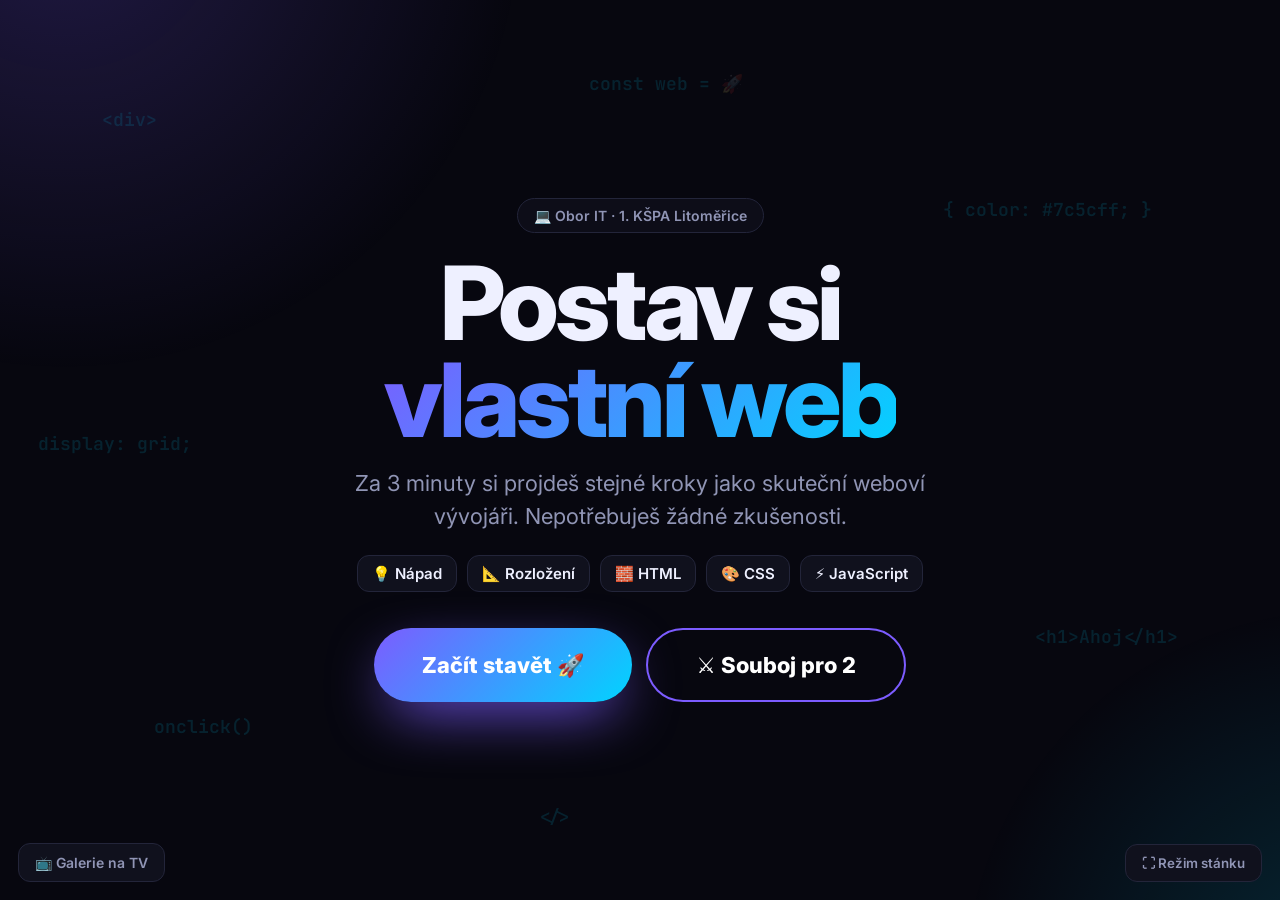
==== index.html @ fa077213 "Rename index_14.html to index.html" ====
<!DOCTYPE html>
<html lang="cs">
<head>
<meta charset="utf-8">
<meta name="viewport" content="width=device-width, initial-scale=1">
<title>Postav si web – IT stánek</title>
<link rel="preconnect" href="https://fonts.googleapis.com">
<link href="https://fonts.googleapis.com/css2?family=Inter:wght@400;500;600;700;800&family=JetBrains+Mono:wght@400;600&family=Poppins:wght@600;800&family=Playfair+Display:wght@700;800&family=Space+Grotesk:wght@600;700&family=Bebas+Neue&display=swap" rel="stylesheet">
<script>/* qrcode-generator 1.4.4 (MIT, Kazuhiko Arase) – vloženo kvůli offline režimu */
//---------------------------------------------------------------------
//
// QR Code Generator for JavaScript
//
// Copyright (c) 2009 Kazuhiko Arase
//
// URL: http://www.d-project.com/
//
// Licensed under the MIT license:
//  http://www.opensource.org/licenses/mit-license.php
//
// The word 'QR Code' is registered trademark of
// DENSO WAVE INCORPORATED
//  http://www.denso-wave.com/qrcode/faqpatent-e.html
//
//---------------------------------------------------------------------

var qrcode = function() {

  //---------------------------------------------------------------------
  // qrcode
  //---------------------------------------------------------------------

  /**
   * qrcode
   * @param typeNumber 1 to 40
   * @param errorCorrectionLevel 'L','M','Q','H'
   */
  var qrcode = function(typeNumber, errorCorrectionLevel) {

    var PAD0 = 0xEC;
    var PAD1 = 0x11;

    var _typeNumber = typeNumber;
    var _errorCorrectionLevel = QRErrorCorrectionLevel[errorCorrectionLevel];
    var _modules = null;
    var _moduleCount = 0;
    var _dataCache = null;
    var _dataList = [];

    var _this = {};

    var makeImpl = function(test, maskPattern) {

      _moduleCount = _typeNumber * 4 + 17;
      _modules = function(moduleCount) {
        var modules = new Array(moduleCount);
        for (var row = 0; row < moduleCount; row += 1) {
          modules[row] = new Array(moduleCount);
          for (var col = 0; col < moduleCount; col += 1) {
            modules[row][col] = null;
          }
        }
        return modules;
      }(_moduleCount);

      setupPositionProbePattern(0, 0);
      setupPositionProbePattern(_moduleCount - 7, 0);
      setupPositionProbePattern(0, _moduleCount - 7);
      setupPositionAdjustPattern();
      setupTimingPattern();
      setupTypeInfo(test, maskPattern);

      if (_typeNumber >= 7) {
        setupTypeNumber(test);
      }

      if (_dataCache == null) {
        _dataCache = createData(_typeNumber, _errorCorrectionLevel, _dataList);
      }

      mapData(_dataCache, maskPattern);
    };

    var setupPositionProbePattern = function(row, col) {

      for (var r = -1; r <= 7; r += 1) {

        if (row + r <= -1 || _moduleCount <= row + r) continue;

        for (var c = -1; c <= 7; c += 1) {

          if (col + c <= -1 || _moduleCount <= col + c) continue;

          if ( (0 <= r && r <= 6 && (c == 0 || c == 6) )
              || (0 <= c && c <= 6 && (r == 0 || r == 6) )
              || (2 <= r && r <= 4 && 2 <= c && c <= 4) ) {
            _modules[row + r][col + c] = true;
          } else {
            _modules[row + r][col + c] = false;
          }
        }
      }
    };

    var getBestMaskPattern = function() {

      var minLostPoint = 0;
      var pattern = 0;

      for (var i = 0; i < 8; i += 1) {

        makeImpl(true, i);

        var lostPoint = QRUtil.getLostPoint(_this);

        if (i == 0 || minLostPoint > lostPoint) {
          minLostPoint = lostPoint;
          pattern = i;
        }
      }

      return pattern;
    };

    var setupTimingPattern = function() {

      for (var r = 8; r < _moduleCount - 8; r += 1) {
        if (_modules[r][6] != null) {
          continue;
        }
        _modules[r][6] = (r % 2 == 0);
      }

      for (var c = 8; c < _moduleCount - 8; c += 1) {
        if (_modules[6][c] != null) {
          continue;
        }
        _modules[6][c] = (c % 2 == 0);
      }
    };

    var setupPositionAdjustPattern = function() {

      var pos = QRUtil.getPatternPosition(_typeNumber);

      for (var i = 0; i < pos.length; i += 1) {

        for (var j = 0; j < pos.length; j += 1) {

          var row = pos[i];
          var col = pos[j];

          if (_modules[row][col] != null) {
            continue;
          }

          for (var r = -2; r <= 2; r += 1) {

            for (var c = -2; c <= 2; c += 1) {

              if (r == -2 || r == 2 || c == -2 || c == 2
                  || (r == 0 && c == 0) ) {
                _modules[row + r][col + c] = true;
              } else {
                _modules[row + r][col + c] = false;
              }
            }
          }
        }
      }
    };

    var setupTypeNumber = function(test) {

      var bits = QRUtil.getBCHTypeNumber(_typeNumber);

      for (var i = 0; i < 18; i += 1) {
        var mod = (!test && ( (bits >> i) & 1) == 1);
        _modules[Math.floor(i / 3)][i % 3 + _moduleCount - 8 - 3] = mod;
      }

      for (var i = 0; i < 18; i += 1) {
        var mod = (!test && ( (bits >> i) & 1) == 1);
        _modules[i % 3 + _moduleCount - 8 - 3][Math.floor(i / 3)] = mod;
      }
    };

    var setupTypeInfo = function(test, maskPattern) {

      var data = (_errorCorrectionLevel << 3) | maskPattern;
      var bits = QRUtil.getBCHTypeInfo(data);

      // vertical
      for (var i = 0; i < 15; i += 1) {

        var mod = (!test && ( (bits >> i) & 1) == 1);

        if (i < 6) {
          _modules[i][8] = mod;
        } else if (i < 8) {
          _modules[i + 1][8] = mod;
        } else {
          _modules[_moduleCount - 15 + i][8] = mod;
        }
      }

      // horizontal
      for (var i = 0; i < 15; i += 1) {

        var mod = (!test && ( (bits >> i) & 1) == 1);

        if (i < 8) {
          _modules[8][_moduleCount - i - 1] = mod;
        } else if (i < 9) {
          _modules[8][15 - i - 1 + 1] = mod;
        } else {
          _modules[8][15 - i - 1] = mod;
        }
      }

      // fixed module
      _modules[_moduleCount - 8][8] = (!test);
    };

    var mapData = function(data, maskPattern) {

      var inc = -1;
      var row = _moduleCount - 1;
      var bitIndex = 7;
      var byteIndex = 0;
      var maskFunc = QRUtil.getMaskFunction(maskPattern);

      for (var col = _moduleCount - 1; col > 0; col -= 2) {

        if (col == 6) col -= 1;

        while (true) {

          for (var c = 0; c < 2; c += 1) {

            if (_modules[row][col - c] == null) {

              var dark = false;

              if (byteIndex < data.length) {
                dark = ( ( (data[byteIndex] >>> bitIndex) & 1) == 1);
              }

              var mask = maskFunc(row, col - c);

              if (mask) {
                dark = !dark;
              }

              _modules[row][col - c] = dark;
              bitIndex -= 1;

              if (bitIndex == -1) {
                byteIndex += 1;
                bitIndex = 7;
              }
            }
          }

          row += inc;

          if (row < 0 || _moduleCount <= row) {
            row -= inc;
            inc = -inc;
            break;
          }
        }
      }
    };

    var createBytes = function(buffer, rsBlocks) {

      var offset = 0;

      var maxDcCount = 0;
      var maxEcCount = 0;

      var dcdata = new Array(rsBlocks.length);
      var ecdata = new Array(rsBlocks.length);

      for (var r = 0; r < rsBlocks.length; r += 1) {

        var dcCount = rsBlocks[r].dataCount;
        var ecCount = rsBlocks[r].totalCount - dcCount;

        maxDcCount = Math.max(maxDcCount, dcCount);
        maxEcCount = Math.max(maxEcCount, ecCount);

        dcdata[r] = new Array(dcCount);

        for (var i = 0; i < dcdata[r].length; i += 1) {
          dcdata[r][i] = 0xff & buffer.getBuffer()[i + offset];
        }
        offset += dcCount;

        var rsPoly = QRUtil.getErrorCorrectPolynomial(ecCount);
        var rawPoly = qrPolynomial(dcdata[r], rsPoly.getLength() - 1);

        var modPoly = rawPoly.mod(rsPoly);
        ecdata[r] = new Array(rsPoly.getLength() - 1);
        for (var i = 0; i < ecdata[r].length; i += 1) {
          var modIndex = i + modPoly.getLength() - ecdata[r].length;
          ecdata[r][i] = (modIndex >= 0)? modPoly.getAt(modIndex) : 0;
        }
      }

      var totalCodeCount = 0;
      for (var i = 0; i < rsBlocks.length; i += 1) {
        totalCodeCount += rsBlocks[i].totalCount;
      }

      var data = new Array(totalCodeCount);
      var index = 0;

      for (var i = 0; i < maxDcCount; i += 1) {
        for (var r = 0; r < rsBlocks.length; r += 1) {
          if (i < dcdata[r].length) {
            data[index] = dcdata[r][i];
            index += 1;
          }
        }
      }

      for (var i = 0; i < maxEcCount; i += 1) {
        for (var r = 0; r < rsBlocks.length; r += 1) {
          if (i < ecdata[r].length) {
            data[index] = ecdata[r][i];
            index += 1;
          }
        }
      }

      return data;
    };

    var createData = function(typeNumber, errorCorrectionLevel, dataList) {

      var rsBlocks = QRRSBlock.getRSBlocks(typeNumber, errorCorrectionLevel);

      var buffer = qrBitBuffer();

      for (var i = 0; i < dataList.length; i += 1) {
        var data = dataList[i];
        buffer.put(data.getMode(), 4);
        buffer.put(data.getLength(), QRUtil.getLengthInBits(data.getMode(), typeNumber) );
        data.write(buffer);
      }

      // calc num max data.
      var totalDataCount = 0;
      for (var i = 0; i < rsBlocks.length; i += 1) {
        totalDataCount += rsBlocks[i].dataCount;
      }

      if (buffer.getLengthInBits() > totalDataCount * 8) {
        throw 'code length overflow. ('
          + buffer.getLengthInBits()
          + '>'
          + totalDataCount * 8
          + ')';
      }

      // end code
      if (buffer.getLengthInBits() + 4 <= totalDataCount * 8) {
        buffer.put(0, 4);
      }

      // padding
      while (buffer.getLengthInBits() % 8 != 0) {
        buffer.putBit(false);
      }

      // padding
      while (true) {

        if (buffer.getLengthInBits() >= totalDataCount * 8) {
          break;
        }
        buffer.put(PAD0, 8);

        if (buffer.getLengthInBits() >= totalDataCount * 8) {
          break;
        }
        buffer.put(PAD1, 8);
      }

      return createBytes(buffer, rsBlocks);
    };

    _this.addData = function(data, mode) {

      mode = mode || 'Byte';

      var newData = null;

      switch(mode) {
      case 'Numeric' :
        newData = qrNumber(data);
        break;
      case 'Alphanumeric' :
        newData = qrAlphaNum(data);
        break;
      case 'Byte' :
        newData = qr8BitByte(data);
        break;
      case 'Kanji' :
        newData = qrKanji(data);
        break;
      default :
        throw 'mode:' + mode;
      }

      _dataList.push(newData);
      _dataCache = null;
    };

    _this.isDark = function(row, col) {
      if (row < 0 || _moduleCount <= row || col < 0 || _moduleCount <= col) {
        throw row + ',' + col;
      }
      return _modules[row][col];
    };

    _this.getModuleCount = function() {
      return _moduleCount;
    };

    _this.make = function() {
      if (_typeNumber < 1) {
        var typeNumber = 1;

        for (; typeNumber < 40; typeNumber++) {
          var rsBlocks = QRRSBlock.getRSBlocks(typeNumber, _errorCorrectionLevel);
          var buffer = qrBitBuffer();

          for (var i = 0; i < _dataList.length; i++) {
            var data = _dataList[i];
            buffer.put(data.getMode(), 4);
            buffer.put(data.getLength(), QRUtil.getLengthInBits(data.getMode(), typeNumber) );
            data.write(buffer);
          }

          var totalDataCount = 0;
          for (var i = 0; i < rsBlocks.length; i++) {
            totalDataCount += rsBlocks[i].dataCount;
          }

          if (buffer.getLengthInBits() <= totalDataCount * 8) {
            break;
          }
        }

        _typeNumber = typeNumber;
      }

      makeImpl(false, getBestMaskPattern() );
    };

    _this.createTableTag = function(cellSize, margin) {

      cellSize = cellSize || 2;
      margin = (typeof margin == 'undefined')? cellSize * 4 : margin;

      var qrHtml = '';

      qrHtml += '<table style="';
      qrHtml += ' border-width: 0px; border-style: none;';
      qrHtml += ' border-collapse: collapse;';
      qrHtml += ' padding: 0px; margin: ' + margin + 'px;';
      qrHtml += '">';
      qrHtml += '<tbody>';

      for (var r = 0; r < _this.getModuleCount(); r += 1) {

        qrHtml += '<tr>';

        for (var c = 0; c < _this.getModuleCount(); c += 1) {
          qrHtml += '<td style="';
          qrHtml += ' border-width: 0px; border-style: none;';
          qrHtml += ' border-collapse: collapse;';
          qrHtml += ' padding: 0px; margin: 0px;';
          qrHtml += ' width: ' + cellSize + 'px;';
          qrHtml += ' height: ' + cellSize + 'px;';
          qrHtml += ' background-color: ';
          qrHtml += _this.isDark(r, c)? '#000000' : '#ffffff';
          qrHtml += ';';
          qrHtml += '"/>';
        }

        qrHtml += '</tr>';
      }

      qrHtml += '</tbody>';
      qrHtml += '</table>';

      return qrHtml;
    };

    _this.createSvgTag = function(cellSize, margin, alt, title) {

      var opts = {};
      if (typeof arguments[0] == 'object') {
        // Called by options.
        opts = arguments[0];
        // overwrite cellSize and margin.
        cellSize = opts.cellSize;
        margin = opts.margin;
        alt = opts.alt;
        title = opts.title;
      }

      cellSize = cellSize || 2;
      margin = (typeof margin == 'undefined')? cellSize * 4 : margin;

      // Compose alt property surrogate
      alt = (typeof alt === 'string') ? {text: alt} : alt || {};
      alt.text = alt.text || null;
      alt.id = (alt.text) ? alt.id || 'qrcode-description' : null;

      // Compose title property surrogate
      title = (typeof title === 'string') ? {text: title} : title || {};
      title.text = title.text || null;
      title.id = (title.text) ? title.id || 'qrcode-title' : null;

      var size = _this.getModuleCount() * cellSize + margin * 2;
      var c, mc, r, mr, qrSvg='', rect;

      rect = 'l' + cellSize + ',0 0,' + cellSize +
        ' -' + cellSize + ',0 0,-' + cellSize + 'z ';

      qrSvg += '<svg version="1.1" xmlns="http://www.w3.org/2000/svg"';
      qrSvg += !opts.scalable ? ' width="' + size + 'px" height="' + size + 'px"' : '';
      qrSvg += ' viewBox="0 0 ' + size + ' ' + size + '" ';
      qrSvg += ' preserveAspectRatio="xMinYMin meet"';
      qrSvg += (title.text || alt.text) ? ' role="img" aria-labelledby="' +
          escapeXml([title.id, alt.id].join(' ').trim() ) + '"' : '';
      qrSvg += '>';
      qrSvg += (title.text) ? '<title id="' + escapeXml(title.id) + '">' +
          escapeXml(title.text) + '</title>' : '';
      qrSvg += (alt.text) ? '<description id="' + escapeXml(alt.id) + '">' +
          escapeXml(alt.text) + '</description>' : '';
      qrSvg += '<rect width="100%" height="100%" fill="white" cx="0" cy="0"/>';
      qrSvg += '<path d="';

      for (r = 0; r < _this.getModuleCount(); r += 1) {
        mr = r * cellSize + margin;
        for (c = 0; c < _this.getModuleCount(); c += 1) {
          if (_this.isDark(r, c) ) {
            mc = c*cellSize+margin;
            qrSvg += 'M' + mc + ',' + mr + rect;
          }
        }
      }

      qrSvg += '" stroke="transparent" fill="black"/>';
      qrSvg += '</svg>';

      return qrSvg;
    };

    _this.createDataURL = function(cellSize, margin) {

      cellSize = cellSize || 2;
      margin = (typeof margin == 'undefined')? cellSize * 4 : margin;

      var size = _this.getModuleCount() * cellSize + margin * 2;
      var min = margin;
      var max = size - margin;

      return createDataURL(size, size, function(x, y) {
        if (min <= x && x < max && min <= y && y < max) {
          var c = Math.floor( (x - min) / cellSize);
          var r = Math.floor( (y - min) / cellSize);
          return _this.isDark(r, c)? 0 : 1;
        } else {
          return 1;
        }
      } );
    };

    _this.createImgTag = function(cellSize, margin, alt) {

      cellSize = cellSize || 2;
      margin = (typeof margin == 'undefined')? cellSize * 4 : margin;

      var size = _this.getModuleCount() * cellSize + margin * 2;

      var img = '';
      img += '<img';
      img += '\u0020src="';
      img += _this.createDataURL(cellSize, margin);
      img += '"';
      img += '\u0020width="';
      img += size;
      img += '"';
      img += '\u0020height="';
      img += size;
      img += '"';
      if (alt) {
        img += '\u0020alt="';
        img += escapeXml(alt);
        img += '"';
      }
      img += '/>';

      return img;
    };

    var escapeXml = function(s) {
      var escaped = '';
      for (var i = 0; i < s.length; i += 1) {
        var c = s.charAt(i);
        switch(c) {
        case '<': escaped += '&lt;'; break;
        case '>': escaped += '&gt;'; break;
        case '&': escaped += '&amp;'; break;
        case '"': escaped += '&quot;'; break;
        default : escaped += c; break;
        }
      }
      return escaped;
    };

    var _createHalfASCII = function(margin) {
      var cellSize = 1;
      margin = (typeof margin == 'undefined')? cellSize * 2 : margin;

      var size = _this.getModuleCount() * cellSize + margin * 2;
      var min = margin;
      var max = size - margin;

      var y, x, r1, r2, p;

      var blocks = {
        '██': '█',
        '█ ': '▀',
        ' █': '▄',
        '  ': ' '
      };

      var blocksLastLineNoMargin = {
        '██': '▀',
        '█ ': '▀',
        ' █': ' ',
        '  ': ' '
      };

      var ascii = '';
      for (y = 0; y < size; y += 2) {
        r1 = Math.floor((y - min) / cellSize);
        r2 = Math.floor((y + 1 - min) / cellSize);
        for (x = 0; x < size; x += 1) {
          p = '█';

          if (min <= x && x < max && min <= y && y < max && _this.isDark(r1, Math.floor((x - min) / cellSize))) {
            p = ' ';
          }

          if (min <= x && x < max && min <= y+1 && y+1 < max && _this.isDark(r2, Math.floor((x - min) / cellSize))) {
            p += ' ';
          }
          else {
            p += '█';
          }

          // Output 2 characters per pixel, to create full square. 1 character per pixels gives only half width of square.
          ascii += (margin < 1 && y+1 >= max) ? blocksLastLineNoMargin[p] : blocks[p];
        }

        ascii += '\n';
      }

      if (size % 2 && margin > 0) {
        return ascii.substring(0, ascii.length - size - 1) + Array(size+1).join('▀');
      }

      return ascii.substring(0, ascii.length-1);
    };

    _this.createASCII = function(cellSize, margin) {
      cellSize = cellSize || 1;

      if (cellSize < 2) {
        return _createHalfASCII(margin);
      }

      cellSize -= 1;
      margin = (typeof margin == 'undefined')? cellSize * 2 : margin;

      var size = _this.getModuleCount() * cellSize + margin * 2;
      var min = margin;
      var max = size - margin;

      var y, x, r, p;

      var white = Array(cellSize+1).join('██');
      var black = Array(cellSize+1).join('  ');

      var ascii = '';
      var line = '';
      for (y = 0; y < size; y += 1) {
        r = Math.floor( (y - min) / cellSize);
        line = '';
        for (x = 0; x < size; x += 1) {
          p = 1;

          if (min <= x && x < max && min <= y && y < max && _this.isDark(r, Math.floor((x - min) / cellSize))) {
            p = 0;
          }

          // Output 2 characters per pixel, to create full square. 1 character per pixels gives only half width of square.
          line += p ? white : black;
        }

        for (r = 0; r < cellSize; r += 1) {
          ascii += line + '\n';
        }
      }

      return ascii.substring(0, ascii.length-1);
    };

    _this.renderTo2dContext = function(context, cellSize) {
      cellSize = cellSize || 2;
      var length = _this.getModuleCount();
      for (var row = 0; row < length; row++) {
        for (var col = 0; col < length; col++) {
          context.fillStyle = _this.isDark(row, col) ? 'black' : 'white';
          context.fillRect(row * cellSize, col * cellSize, cellSize, cellSize);
        }
      }
    }

    return _this;
  };

  //---------------------------------------------------------------------
  // qrcode.stringToBytes
  //---------------------------------------------------------------------

  qrcode.stringToBytesFuncs = {
    'default' : function(s) {
      var bytes = [];
      for (var i = 0; i < s.length; i += 1) {
        var c = s.charCodeAt(i);
        bytes.push(c & 0xff);
      }
      return bytes;
    }
  };

  qrcode.stringToBytes = qrcode.stringToBytesFuncs['default'];

  //---------------------------------------------------------------------
  // qrcode.createStringToBytes
  //---------------------------------------------------------------------

  /**
   * @param unicodeData base64 string of byte array.
   * [16bit Unicode],[16bit Bytes], ...
   * @param numChars
   */
  qrcode.createStringToBytes = function(unicodeData, numChars) {

    // create conversion map.

    var unicodeMap = function() {

      var bin = base64DecodeInputStream(unicodeData);
      var read = function() {
        var b = bin.read();
        if (b == -1) throw 'eof';
        return b;
      };

      var count = 0;
      var unicodeMap = {};
      while (true) {
        var b0 = bin.read();
        if (b0 == -1) break;
        var b1 = read();
        var b2 = read();
        var b3 = read();
        var k = String.fromCharCode( (b0 << 8) | b1);
        var v = (b2 << 8) | b3;
        unicodeMap[k] = v;
        count += 1;
      }
      if (count != numChars) {
        throw count + ' != ' + numChars;
      }

      return unicodeMap;
    }();

    var unknownChar = '?'.charCodeAt(0);

    return function(s) {
      var bytes = [];
      for (var i = 0; i < s.length; i += 1) {
        var c = s.charCodeAt(i);
        if (c < 128) {
          bytes.push(c);
        } else {
          var b = unicodeMap[s.charAt(i)];
          if (typeof b == 'number') {
            if ( (b & 0xff) == b) {
              // 1byte
              bytes.push(b);
            } else {
              // 2bytes
              bytes.push(b >>> 8);
              bytes.push(b & 0xff);
            }
          } else {
            bytes.push(unknownChar);
          }
        }
      }
      return bytes;
    };
  };

  //---------------------------------------------------------------------
  // QRMode
  //---------------------------------------------------------------------

  var QRMode = {
    MODE_NUMBER :    1 << 0,
    MODE_ALPHA_NUM : 1 << 1,
    MODE_8BIT_BYTE : 1 << 2,
    MODE_KANJI :     1 << 3
  };

  //---------------------------------------------------------------------
  // QRErrorCorrectionLevel
  //---------------------------------------------------------------------

  var QRErrorCorrectionLevel = {
    L : 1,
    M : 0,
    Q : 3,
    H : 2
  };

  //---------------------------------------------------------------------
  // QRMaskPattern
  //---------------------------------------------------------------------

  var QRMaskPattern = {
    PATTERN000 : 0,
    PATTERN001 : 1,
    PATTERN010 : 2,
    PATTERN011 : 3,
    PATTERN100 : 4,
    PATTERN101 : 5,
    PATTERN110 : 6,
    PATTERN111 : 7
  };

  //---------------------------------------------------------------------
  // QRUtil
  //---------------------------------------------------------------------

  var QRUtil = function() {

    var PATTERN_POSITION_TABLE = [
      [],
      [6, 18],
      [6, 22],
      [6, 26],
      [6, 30],
      [6, 34],
      [6, 22, 38],
      [6, 24, 42],
      [6, 26, 46],
      [6, 28, 50],
      [6, 30, 54],
      [6, 32, 58],
      [6, 34, 62],
      [6, 26, 46, 66],
      [6, 26, 48, 70],
      [6, 26, 50, 74],
      [6, 30, 54, 78],
      [6, 30, 56, 82],
      [6, 30, 58, 86],
      [6, 34, 62, 90],
      [6, 28, 50, 72, 94],
      [6, 26, 50, 74, 98],
      [6, 30, 54, 78, 102],
      [6, 28, 54, 80, 106],
      [6, 32, 58, 84, 110],
      [6, 30, 58, 86, 114],
      [6, 34, 62, 90, 118],
      [6, 26, 50, 74, 98, 122],
      [6, 30, 54, 78, 102, 126],
      [6, 26, 52, 78, 104, 130],
      [6, 30, 56, 82, 108, 134],
      [6, 34, 60, 86, 112, 138],
      [6, 30, 58, 86, 114, 142],
      [6, 34, 62, 90, 118, 146],
      [6, 30, 54, 78, 102, 126, 150],
      [6, 24, 50, 76, 102, 128, 154],
      [6, 28, 54, 80, 106, 132, 158],
      [6, 32, 58, 84, 110, 136, 162],
      [6, 26, 54, 82, 110, 138, 166],
      [6, 30, 58, 86, 114, 142, 170]
    ];
    var G15 = (1 << 10) | (1 << 8) | (1 << 5) | (1 << 4) | (1 << 2) | (1 << 1) | (1 << 0);
    var G18 = (1 << 12) | (1 << 11) | (1 << 10) | (1 << 9) | (1 << 8) | (1 << 5) | (1 << 2) | (1 << 0);
    var G15_MASK = (1 << 14) | (1 << 12) | (1 << 10) | (1 << 4) | (1 << 1);

    var _this = {};

    var getBCHDigit = function(data) {
      var digit = 0;
      while (data != 0) {
        digit += 1;
        data >>>= 1;
      }
      return digit;
    };

    _this.getBCHTypeInfo = function(data) {
      var d = data << 10;
      while (getBCHDigit(d) - getBCHDigit(G15) >= 0) {
        d ^= (G15 << (getBCHDigit(d) - getBCHDigit(G15) ) );
      }
      return ( (data << 10) | d) ^ G15_MASK;
    };

    _this.getBCHTypeNumber = function(data) {
      var d = data << 12;
      while (getBCHDigit(d) - getBCHDigit(G18) >= 0) {
        d ^= (G18 << (getBCHDigit(d) - getBCHDigit(G18) ) );
      }
      return (data << 12) | d;
    };

    _this.getPatternPosition = function(typeNumber) {
      return PATTERN_POSITION_TABLE[typeNumber - 1];
    };

    _this.getMaskFunction = function(maskPattern) {

      switch (maskPattern) {

      case QRMaskPattern.PATTERN000 :
        return function(i, j) { return (i + j) % 2 == 0; };
      case QRMaskPattern.PATTERN001 :
        return function(i, j) { return i % 2 == 0; };
      case QRMaskPattern.PATTERN010 :
        return function(i, j) { return j % 3 == 0; };
      case QRMaskPattern.PATTERN011 :
        return function(i, j) { return (i + j) % 3 == 0; };
      case QRMaskPattern.PATTERN100 :
        return function(i, j) { return (Math.floor(i / 2) + Math.floor(j / 3) ) % 2 == 0; };
      case QRMaskPattern.PATTERN101 :
        return function(i, j) { return (i * j) % 2 + (i * j) % 3 == 0; };
      case QRMaskPattern.PATTERN110 :
        return function(i, j) { return ( (i * j) % 2 + (i * j) % 3) % 2 == 0; };
      case QRMaskPattern.PATTERN111 :
        return function(i, j) { return ( (i * j) % 3 + (i + j) % 2) % 2 == 0; };

      default :
        throw 'bad maskPattern:' + maskPattern;
      }
    };

    _this.getErrorCorrectPolynomial = function(errorCorrectLength) {
      var a = qrPolynomial([1], 0);
      for (var i = 0; i < errorCorrectLength; i += 1) {
        a = a.multiply(qrPolynomial([1, QRMath.gexp(i)], 0) );
      }
      return a;
    };

    _this.getLengthInBits = function(mode, type) {

      if (1 <= type && type < 10) {

        // 1 - 9

        switch(mode) {
        case QRMode.MODE_NUMBER    : return 10;
        case QRMode.MODE_ALPHA_NUM : return 9;
        case QRMode.MODE_8BIT_BYTE : return 8;
        case QRMode.MODE_KANJI     : return 8;
        default :
          throw 'mode:' + mode;
        }

      } else if (type < 27) {

        // 10 - 26

        switch(mode) {
        case QRMode.MODE_NUMBER    : return 12;
        case QRMode.MODE_ALPHA_NUM : return 11;
        case QRMode.MODE_8BIT_BYTE : return 16;
        case QRMode.MODE_KANJI     : return 10;
        default :
          throw 'mode:' + mode;
        }

      } else if (type < 41) {

        // 27 - 40

        switch(mode) {
        case QRMode.MODE_NUMBER    : return 14;
        case QRMode.MODE_ALPHA_NUM : return 13;
        case QRMode.MODE_8BIT_BYTE : return 16;
        case QRMode.MODE_KANJI     : return 12;
        default :
          throw 'mode:' + mode;
        }

      } else {
        throw 'type:' + type;
      }
    };

    _this.getLostPoint = function(qrcode) {

      var moduleCount = qrcode.getModuleCount();

      var lostPoint = 0;

      // LEVEL1

      for (var row = 0; row < moduleCount; row += 1) {
        for (var col = 0; col < moduleCount; col += 1) {

          var sameCount = 0;
          var dark = qrcode.isDark(row, col);

          for (var r = -1; r <= 1; r += 1) {

            if (row + r < 0 || moduleCount <= row + r) {
              continue;
            }

            for (var c = -1; c <= 1; c += 1) {

              if (col + c < 0 || moduleCount <= col + c) {
                continue;
              }

              if (r == 0 && c == 0) {
                continue;
              }

              if (dark == qrcode.isDark(row + r, col + c) ) {
                sameCount += 1;
              }
            }
          }

          if (sameCount > 5) {
            lostPoint += (3 + sameCount - 5);
          }
        }
      };

      // LEVEL2

      for (var row = 0; row < moduleCount - 1; row += 1) {
        for (var col = 0; col < moduleCount - 1; col += 1) {
          var count = 0;
          if (qrcode.isDark(row, col) ) count += 1;
          if (qrcode.isDark(row + 1, col) ) count += 1;
          if (qrcode.isDark(row, col + 1) ) count += 1;
          if (qrcode.isDark(row + 1, col + 1) ) count += 1;
          if (count == 0 || count == 4) {
            lostPoint += 3;
          }
        }
      }

      // LEVEL3

      for (var row = 0; row < moduleCount; row += 1) {
        for (var col = 0; col < moduleCount - 6; col += 1) {
          if (qrcode.isDark(row, col)
              && !qrcode.isDark(row, col + 1)
              &&  qrcode.isDark(row, col + 2)
              &&  qrcode.isDark(row, col + 3)
              &&  qrcode.isDark(row, col + 4)
              && !qrcode.isDark(row, col + 5)
              &&  qrcode.isDark(row, col + 6) ) {
            lostPoint += 40;
          }
        }
      }

      for (var col = 0; col < moduleCount; col += 1) {
        for (var row = 0; row < moduleCount - 6; row += 1) {
          if (qrcode.isDark(row, col)
              && !qrcode.isDark(row + 1, col)
              &&  qrcode.isDark(row + 2, col)
              &&  qrcode.isDark(row + 3, col)
              &&  qrcode.isDark(row + 4, col)
              && !qrcode.isDark(row + 5, col)
              &&  qrcode.isDark(row + 6, col) ) {
            lostPoint += 40;
          }
        }
      }

      // LEVEL4

      var darkCount = 0;

      for (var col = 0; col < moduleCount; col += 1) {
        for (var row = 0; row < moduleCount; row += 1) {
          if (qrcode.isDark(row, col) ) {
            darkCount += 1;
          }
        }
      }

      var ratio = Math.abs(100 * darkCount / moduleCount / moduleCount - 50) / 5;
      lostPoint += ratio * 10;

      return lostPoint;
    };

    return _this;
  }();

  //---------------------------------------------------------------------
  // QRMath
  //---------------------------------------------------------------------

  var QRMath = function() {

    var EXP_TABLE = new Array(256);
    var LOG_TABLE = new Array(256);

    // initialize tables
    for (var i = 0; i < 8; i += 1) {
      EXP_TABLE[i] = 1 << i;
    }
    for (var i = 8; i < 256; i += 1) {
      EXP_TABLE[i] = EXP_TABLE[i - 4]
        ^ EXP_TABLE[i - 5]
        ^ EXP_TABLE[i - 6]
        ^ EXP_TABLE[i - 8];
    }
    for (var i = 0; i < 255; i += 1) {
      LOG_TABLE[EXP_TABLE[i] ] = i;
    }

    var _this = {};

    _this.glog = function(n) {

      if (n < 1) {
        throw 'glog(' + n + ')';
      }

      return LOG_TABLE[n];
    };

    _this.gexp = function(n) {

      while (n < 0) {
        n += 255;
      }

      while (n >= 256) {
        n -= 255;
      }

      return EXP_TABLE[n];
    };

    return _this;
  }();

  //---------------------------------------------------------------------
  // qrPolynomial
  //---------------------------------------------------------------------

  function qrPolynomial(num, shift) {

    if (typeof num.length == 'undefined') {
      throw num.length + '/' + shift;
    }

    var _num = function() {
      var offset = 0;
      while (offset < num.length && num[offset] == 0) {
        offset += 1;
      }
      var _num = new Array(num.length - offset + shift);
      for (var i = 0; i < num.length - offset; i += 1) {
        _num[i] = num[i + offset];
      }
      return _num;
    }();

    var _this = {};

    _this.getAt = function(index) {
      return _num[index];
    };

    _this.getLength = function() {
      return _num.length;
    };

    _this.multiply = function(e) {

      var num = new Array(_this.getLength() + e.getLength() - 1);

      for (var i = 0; i < _this.getLength(); i += 1) {
        for (var j = 0; j < e.getLength(); j += 1) {
          num[i + j] ^= QRMath.gexp(QRMath.glog(_this.getAt(i) ) + QRMath.glog(e.getAt(j) ) );
        }
      }

      return qrPolynomial(num, 0);
    };

    _this.mod = function(e) {

      if (_this.getLength() - e.getLength() < 0) {
        return _this;
      }

      var ratio = QRMath.glog(_this.getAt(0) ) - QRMath.glog(e.getAt(0) );

      var num = new Array(_this.getLength() );
      for (var i = 0; i < _this.getLength(); i += 1) {
        num[i] = _this.getAt(i);
      }

      for (var i = 0; i < e.getLength(); i += 1) {
        num[i] ^= QRMath.gexp(QRMath.glog(e.getAt(i) ) + ratio);
      }

      // recursive call
      return qrPolynomial(num, 0).mod(e);
    };

    return _this;
  };

  //---------------------------------------------------------------------
  // QRRSBlock
  //---------------------------------------------------------------------

  var QRRSBlock = function() {

    var RS_BLOCK_TABLE = [

      // L
      // M
      // Q
      // H

      // 1
      [1, 26, 19],
      [1, 26, 16],
      [1, 26, 13],
      [1, 26, 9],

      // 2
      [1, 44, 34],
      [1, 44, 28],
      [1, 44, 22],
      [1, 44, 16],

      // 3
      [1, 70, 55],
      [1, 70, 44],
      [2, 35, 17],
      [2, 35, 13],

      // 4
      [1, 100, 80],
      [2, 50, 32],
      [2, 50, 24],
      [4, 25, 9],

      // 5
      [1, 134, 108],
      [2, 67, 43],
      [2, 33, 15, 2, 34, 16],
      [2, 33, 11, 2, 34, 12],

      // 6
      [2, 86, 68],
      [4, 43, 27],
      [4, 43, 19],
      [4, 43, 15],

      // 7
      [2, 98, 78],
      [4, 49, 31],
      [2, 32, 14, 4, 33, 15],
      [4, 39, 13, 1, 40, 14],

      // 8
      [2, 121, 97],
      [2, 60, 38, 2, 61, 39],
      [4, 40, 18, 2, 41, 19],
      [4, 40, 14, 2, 41, 15],

      // 9
      [2, 146, 116],
      [3, 58, 36, 2, 59, 37],
      [4, 36, 16, 4, 37, 17],
      [4, 36, 12, 4, 37, 13],

      // 10
      [2, 86, 68, 2, 87, 69],
      [4, 69, 43, 1, 70, 44],
      [6, 43, 19, 2, 44, 20],
      [6, 43, 15, 2, 44, 16],

      // 11
      [4, 101, 81],
      [1, 80, 50, 4, 81, 51],
      [4, 50, 22, 4, 51, 23],
      [3, 36, 12, 8, 37, 13],

      // 12
      [2, 116, 92, 2, 117, 93],
      [6, 58, 36, 2, 59, 37],
      [4, 46, 20, 6, 47, 21],
      [7, 42, 14, 4, 43, 15],

      // 13
      [4, 133, 107],
      [8, 59, 37, 1, 60, 38],
      [8, 44, 20, 4, 45, 21],
      [12, 33, 11, 4, 34, 12],

      // 14
      [3, 145, 115, 1, 146, 116],
      [4, 64, 40, 5, 65, 41],
      [11, 36, 16, 5, 37, 17],
      [11, 36, 12, 5, 37, 13],

      // 15
      [5, 109, 87, 1, 110, 88],
      [5, 65, 41, 5, 66, 42],
      [5, 54, 24, 7, 55, 25],
      [11, 36, 12, 7, 37, 13],

      // 16
      [5, 122, 98, 1, 123, 99],
      [7, 73, 45, 3, 74, 46],
      [15, 43, 19, 2, 44, 20],
      [3, 45, 15, 13, 46, 16],

      // 17
      [1, 135, 107, 5, 136, 108],
      [10, 74, 46, 1, 75, 47],
      [1, 50, 22, 15, 51, 23],
      [2, 42, 14, 17, 43, 15],

      // 18
      [5, 150, 120, 1, 151, 121],
      [9, 69, 43, 4, 70, 44],
      [17, 50, 22, 1, 51, 23],
      [2, 42, 14, 19, 43, 15],

      // 19
      [3, 141, 113, 4, 142, 114],
      [3, 70, 44, 11, 71, 45],
      [17, 47, 21, 4, 48, 22],
      [9, 39, 13, 16, 40, 14],

      // 20
      [3, 135, 107, 5, 136, 108],
      [3, 67, 41, 13, 68, 42],
      [15, 54, 24, 5, 55, 25],
      [15, 43, 15, 10, 44, 16],

      // 21
      [4, 144, 116, 4, 145, 117],
      [17, 68, 42],
      [17, 50, 22, 6, 51, 23],
      [19, 46, 16, 6, 47, 17],

      // 22
      [2, 139, 111, 7, 140, 112],
      [17, 74, 46],
      [7, 54, 24, 16, 55, 25],
      [34, 37, 13],

      // 23
      [4, 151, 121, 5, 152, 122],
      [4, 75, 47, 14, 76, 48],
      [11, 54, 24, 14, 55, 25],
      [16, 45, 15, 14, 46, 16],

      // 24
      [6, 147, 117, 4, 148, 118],
      [6, 73, 45, 14, 74, 46],
      [11, 54, 24, 16, 55, 25],
      [30, 46, 16, 2, 47, 17],

      // 25
      [8, 132, 106, 4, 133, 107],
      [8, 75, 47, 13, 76, 48],
      [7, 54, 24, 22, 55, 25],
      [22, 45, 15, 13, 46, 16],

      // 26
      [10, 142, 114, 2, 143, 115],
      [19, 74, 46, 4, 75, 47],
      [28, 50, 22, 6, 51, 23],
      [33, 46, 16, 4, 47, 17],

      // 27
      [8, 152, 122, 4, 153, 123],
      [22, 73, 45, 3, 74, 46],
      [8, 53, 23, 26, 54, 24],
      [12, 45, 15, 28, 46, 16],

      // 28
      [3, 147, 117, 10, 148, 118],
      [3, 73, 45, 23, 74, 46],
      [4, 54, 24, 31, 55, 25],
      [11, 45, 15, 31, 46, 16],

      // 29
      [7, 146, 116, 7, 147, 117],
      [21, 73, 45, 7, 74, 46],
      [1, 53, 23, 37, 54, 24],
      [19, 45, 15, 26, 46, 16],

      // 30
      [5, 145, 115, 10, 146, 116],
      [19, 75, 47, 10, 76, 48],
      [15, 54, 24, 25, 55, 25],
      [23, 45, 15, 25, 46, 16],

      // 31
      [13, 145, 115, 3, 146, 116],
      [2, 74, 46, 29, 75, 47],
      [42, 54, 24, 1, 55, 25],
      [23, 45, 15, 28, 46, 16],

      // 32
      [17, 145, 115],
      [10, 74, 46, 23, 75, 47],
      [10, 54, 24, 35, 55, 25],
      [19, 45, 15, 35, 46, 16],

      // 33
      [17, 145, 115, 1, 146, 116],
      [14, 74, 46, 21, 75, 47],
      [29, 54, 24, 19, 55, 25],
      [11, 45, 15, 46, 46, 16],

      // 34
      [13, 145, 115, 6, 146, 116],
      [14, 74, 46, 23, 75, 47],
      [44, 54, 24, 7, 55, 25],
      [59, 46, 16, 1, 47, 17],

      // 35
      [12, 151, 121, 7, 152, 122],
      [12, 75, 47, 26, 76, 48],
      [39, 54, 24, 14, 55, 25],
      [22, 45, 15, 41, 46, 16],

      // 36
      [6, 151, 121, 14, 152, 122],
      [6, 75, 47, 34, 76, 48],
      [46, 54, 24, 10, 55, 25],
      [2, 45, 15, 64, 46, 16],

      // 37
      [17, 152, 122, 4, 153, 123],
      [29, 74, 46, 14, 75, 47],
      [49, 54, 24, 10, 55, 25],
      [24, 45, 15, 46, 46, 16],

      // 38
      [4, 152, 122, 18, 153, 123],
      [13, 74, 46, 32, 75, 47],
      [48, 54, 24, 14, 55, 25],
      [42, 45, 15, 32, 46, 16],

      // 39
      [20, 147, 117, 4, 148, 118],
      [40, 75, 47, 7, 76, 48],
      [43, 54, 24, 22, 55, 25],
      [10, 45, 15, 67, 46, 16],

      // 40
      [19, 148, 118, 6, 149, 119],
      [18, 75, 47, 31, 76, 48],
      [34, 54, 24, 34, 55, 25],
      [20, 45, 15, 61, 46, 16]
    ];

    var qrRSBlock = function(totalCount, dataCount) {
      var _this = {};
      _this.totalCount = totalCount;
      _this.dataCount = dataCount;
      return _this;
    };

    var _this = {};

    var getRsBlockTable = function(typeNumber, errorCorrectionLevel) {

      switch(errorCorrectionLevel) {
      case QRErrorCorrectionLevel.L :
        return RS_BLOCK_TABLE[(typeNumber - 1) * 4 + 0];
      case QRErrorCorrectionLevel.M :
        return RS_BLOCK_TABLE[(typeNumber - 1) * 4 + 1];
      case QRErrorCorrectionLevel.Q :
        return RS_BLOCK_TABLE[(typeNumber - 1) * 4 + 2];
      case QRErrorCorrectionLevel.H :
        return RS_BLOCK_TABLE[(typeNumber - 1) * 4 + 3];
      default :
        return undefined;
      }
    };

    _this.getRSBlocks = function(typeNumber, errorCorrectionLevel) {

      var rsBlock = getRsBlockTable(typeNumber, errorCorrectionLevel);

      if (typeof rsBlock == 'undefined') {
        throw 'bad rs block @ typeNumber:' + typeNumber +
            '/errorCorrectionLevel:' + errorCorrectionLevel;
      }

      var length = rsBlock.length / 3;

      var list = [];

      for (var i = 0; i < length; i += 1) {

        var count = rsBlock[i * 3 + 0];
        var totalCount = rsBlock[i * 3 + 1];
        var dataCount = rsBlock[i * 3 + 2];

        for (var j = 0; j < count; j += 1) {
          list.push(qrRSBlock(totalCount, dataCount) );
        }
      }

      return list;
    };

    return _this;
  }();

  //---------------------------------------------------------------------
  // qrBitBuffer
  //---------------------------------------------------------------------

  var qrBitBuffer = function() {

    var _buffer = [];
    var _length = 0;

    var _this = {};

    _this.getBuffer = function() {
      return _buffer;
    };

    _this.getAt = function(index) {
      var bufIndex = Math.floor(index / 8);
      return ( (_buffer[bufIndex] >>> (7 - index % 8) ) & 1) == 1;
    };

    _this.put = function(num, length) {
      for (var i = 0; i < length; i += 1) {
        _this.putBit( ( (num >>> (length - i - 1) ) & 1) == 1);
      }
    };

    _this.getLengthInBits = function() {
      return _length;
    };

    _this.putBit = function(bit) {

      var bufIndex = Math.floor(_length / 8);
      if (_buffer.length <= bufIndex) {
        _buffer.push(0);
      }

      if (bit) {
        _buffer[bufIndex] |= (0x80 >>> (_length % 8) );
      }

      _length += 1;
    };

    return _this;
  };

  //---------------------------------------------------------------------
  // qrNumber
  //---------------------------------------------------------------------

  var qrNumber = function(data) {

    var _mode = QRMode.MODE_NUMBER;
    var _data = data;

    var _this = {};

    _this.getMode = function() {
      return _mode;
    };

    _this.getLength = function(buffer) {
      return _data.length;
    };

    _this.write = function(buffer) {

      var data = _data;

      var i = 0;

      while (i + 2 < data.length) {
        buffer.put(strToNum(data.substring(i, i + 3) ), 10);
        i += 3;
      }

      if (i < data.length) {
        if (data.length - i == 1) {
          buffer.put(strToNum(data.substring(i, i + 1) ), 4);
        } else if (data.length - i == 2) {
          buffer.put(strToNum(data.substring(i, i + 2) ), 7);
        }
      }
    };

    var strToNum = function(s) {
      var num = 0;
      for (var i = 0; i < s.length; i += 1) {
        num = num * 10 + chatToNum(s.charAt(i) );
      }
      return num;
    };

    var chatToNum = function(c) {
      if ('0' <= c && c <= '9') {
        return c.charCodeAt(0) - '0'.charCodeAt(0);
      }
      throw 'illegal char :' + c;
    };

    return _this;
  };

  //---------------------------------------------------------------------
  // qrAlphaNum
  //---------------------------------------------------------------------

  var qrAlphaNum = function(data) {

    var _mode = QRMode.MODE_ALPHA_NUM;
    var _data = data;

    var _this = {};

    _this.getMode = function() {
      return _mode;
    };

    _this.getLength = function(buffer) {
      return _data.length;
    };

    _this.write = function(buffer) {

      var s = _data;

      var i = 0;

      while (i + 1 < s.length) {
        buffer.put(
          getCode(s.charAt(i) ) * 45 +
          getCode(s.charAt(i + 1) ), 11);
        i += 2;
      }

      if (i < s.length) {
        buffer.put(getCode(s.charAt(i) ), 6);
      }
    };

    var getCode = function(c) {

      if ('0' <= c && c <= '9') {
        return c.charCodeAt(0) - '0'.charCodeAt(0);
      } else if ('A' <= c && c <= 'Z') {
        return c.charCodeAt(0) - 'A'.charCodeAt(0) + 10;
      } else {
        switch (c) {
        case ' ' : return 36;
        case '$' : return 37;
        case '%' : return 38;
        case '*' : return 39;
        case '+' : return 40;
        case '-' : return 41;
        case '.' : return 42;
        case '/' : return 43;
        case ':' : return 44;
        default :
          throw 'illegal char :' + c;
        }
      }
    };

    return _this;
  };

  //---------------------------------------------------------------------
  // qr8BitByte
  //---------------------------------------------------------------------

  var qr8BitByte = function(data) {

    var _mode = QRMode.MODE_8BIT_BYTE;
    var _data = data;
    var _bytes = qrcode.stringToBytes(data);

    var _this = {};

    _this.getMode = function() {
      return _mode;
    };

    _this.getLength = function(buffer) {
      return _bytes.length;
    };

    _this.write = function(buffer) {
      for (var i = 0; i < _bytes.length; i += 1) {
        buffer.put(_bytes[i], 8);
      }
    };

    return _this;
  };

  //---------------------------------------------------------------------
  // qrKanji
  //---------------------------------------------------------------------

  var qrKanji = function(data) {

    var _mode = QRMode.MODE_KANJI;
    var _data = data;

    var stringToBytes = qrcode.stringToBytesFuncs['SJIS'];
    if (!stringToBytes) {
      throw 'sjis not supported.';
    }
    !function(c, code) {
      // self test for sjis support.
      var test = stringToBytes(c);
      if (test.length != 2 || ( (test[0] << 8) | test[1]) != code) {
        throw 'sjis not supported.';
      }
    }('\u53cb', 0x9746);

    var _bytes = stringToBytes(data);

    var _this = {};

    _this.getMode = function() {
      return _mode;
    };

    _this.getLength = function(buffer) {
      return ~~(_bytes.length / 2);
    };

    _this.write = function(buffer) {

      var data = _bytes;

      var i = 0;

      while (i + 1 < data.length) {

        var c = ( (0xff & data[i]) << 8) | (0xff & data[i + 1]);

        if (0x8140 <= c && c <= 0x9FFC) {
          c -= 0x8140;
        } else if (0xE040 <= c && c <= 0xEBBF) {
          c -= 0xC140;
        } else {
          throw 'illegal char at ' + (i + 1) + '/' + c;
        }

        c = ( (c >>> 8) & 0xff) * 0xC0 + (c & 0xff);

        buffer.put(c, 13);

        i += 2;
      }

      if (i < data.length) {
        throw 'illegal char at ' + (i + 1);
      }
    };

    return _this;
  };

  //=====================================================================
  // GIF Support etc.
  //

  //---------------------------------------------------------------------
  // byteArrayOutputStream
  //---------------------------------------------------------------------

  var byteArrayOutputStream = function() {

    var _bytes = [];

    var _this = {};

    _this.writeByte = function(b) {
      _bytes.push(b & 0xff);
    };

    _this.writeShort = function(i) {
      _this.writeByte(i);
      _this.writeByte(i >>> 8);
    };

    _this.writeBytes = function(b, off, len) {
      off = off || 0;
      len = len || b.length;
      for (var i = 0; i < len; i += 1) {
        _this.writeByte(b[i + off]);
      }
    };

    _this.writeString = function(s) {
      for (var i = 0; i < s.length; i += 1) {
        _this.writeByte(s.charCodeAt(i) );
      }
    };

    _this.toByteArray = function() {
      return _bytes;
    };

    _this.toString = function() {
      var s = '';
      s += '[';
      for (var i = 0; i < _bytes.length; i += 1) {
        if (i > 0) {
          s += ',';
        }
        s += _bytes[i];
      }
      s += ']';
      return s;
    };

    return _this;
  };

  //---------------------------------------------------------------------
  // base64EncodeOutputStream
  //---------------------------------------------------------------------

  var base64EncodeOutputStream = function() {

    var _buffer = 0;
    var _buflen = 0;
    var _length = 0;
    var _base64 = '';

    var _this = {};

    var writeEncoded = function(b) {
      _base64 += String.fromCharCode(encode(b & 0x3f) );
    };

    var encode = function(n) {
      if (n < 0) {
        // error.
      } else if (n < 26) {
        return 0x41 + n;
      } else if (n < 52) {
        return 0x61 + (n - 26);
      } else if (n < 62) {
        return 0x30 + (n - 52);
      } else if (n == 62) {
        return 0x2b;
      } else if (n == 63) {
        return 0x2f;
      }
      throw 'n:' + n;
    };

    _this.writeByte = function(n) {

      _buffer = (_buffer << 8) | (n & 0xff);
      _buflen += 8;
      _length += 1;

      while (_buflen >= 6) {
        writeEncoded(_buffer >>> (_buflen - 6) );
        _buflen -= 6;
      }
    };

    _this.flush = function() {

      if (_buflen > 0) {
        writeEncoded(_buffer << (6 - _buflen) );
        _buffer = 0;
        _buflen = 0;
      }

      if (_length % 3 != 0) {
        // padding
        var padlen = 3 - _length % 3;
        for (var i = 0; i < padlen; i += 1) {
          _base64 += '=';
        }
      }
    };

    _this.toString = function() {
      return _base64;
    };

    return _this;
  };

  //---------------------------------------------------------------------
  // base64DecodeInputStream
  //---------------------------------------------------------------------

  var base64DecodeInputStream = function(str) {

    var _str = str;
    var _pos = 0;
    var _buffer = 0;
    var _buflen = 0;

    var _this = {};

    _this.read = function() {

      while (_buflen < 8) {

        if (_pos >= _str.length) {
          if (_buflen == 0) {
            return -1;
          }
          throw 'unexpected end of file./' + _buflen;
        }

        var c = _str.charAt(_pos);
        _pos += 1;

        if (c == '=') {
          _buflen = 0;
          return -1;
        } else if (c.match(/^\s$/) ) {
          // ignore if whitespace.
          continue;
        }

        _buffer = (_buffer << 6) | decode(c.charCodeAt(0) );
        _buflen += 6;
      }

      var n = (_buffer >>> (_buflen - 8) ) & 0xff;
      _buflen -= 8;
      return n;
    };

    var decode = function(c) {
      if (0x41 <= c && c <= 0x5a) {
        return c - 0x41;
      } else if (0x61 <= c && c <= 0x7a) {
        return c - 0x61 + 26;
      } else if (0x30 <= c && c <= 0x39) {
        return c - 0x30 + 52;
      } else if (c == 0x2b) {
        return 62;
      } else if (c == 0x2f) {
        return 63;
      } else {
        throw 'c:' + c;
      }
    };

    return _this;
  };

  //---------------------------------------------------------------------
  // gifImage (B/W)
  //---------------------------------------------------------------------

  var gifImage = function(width, height) {

    var _width = width;
    var _height = height;
    var _data = new Array(width * height);

    var _this = {};

    _this.setPixel = function(x, y, pixel) {
      _data[y * _width + x] = pixel;
    };

    _this.write = function(out) {

      //---------------------------------
      // GIF Signature

      out.writeString('GIF87a');

      //---------------------------------
      // Screen Descriptor

      out.writeShort(_width);
      out.writeShort(_height);

      out.writeByte(0x80); // 2bit
      out.writeByte(0);
      out.writeByte(0);

      //---------------------------------
      // Global Color Map

      // black
      out.writeByte(0x00);
      out.writeByte(0x00);
      out.writeByte(0x00);

      // white
      out.writeByte(0xff);
      out.writeByte(0xff);
      out.writeByte(0xff);

      //---------------------------------
      // Image Descriptor

      out.writeString(',');
      out.writeShort(0);
      out.writeShort(0);
      out.writeShort(_width);
      out.writeShort(_height);
      out.writeByte(0);

      //---------------------------------
      // Local Color Map

      //---------------------------------
      // Raster Data

      var lzwMinCodeSize = 2;
      var raster = getLZWRaster(lzwMinCodeSize);

      out.writeByte(lzwMinCodeSize);

      var offset = 0;

      while (raster.length - offset > 255) {
        out.writeByte(255);
        out.writeBytes(raster, offset, 255);
        offset += 255;
      }

      out.writeByte(raster.length - offset);
      out.writeBytes(raster, offset, raster.length - offset);
      out.writeByte(0x00);

      //---------------------------------
      // GIF Terminator
      out.writeString(';');
    };

    var bitOutputStream = function(out) {

      var _out = out;
      var _bitLength = 0;
      var _bitBuffer = 0;

      var _this = {};

      _this.write = function(data, length) {

        if ( (data >>> length) != 0) {
          throw 'length over';
        }

        while (_bitLength + length >= 8) {
          _out.writeByte(0xff & ( (data << _bitLength) | _bitBuffer) );
          length -= (8 - _bitLength);
          data >>>= (8 - _bitLength);
          _bitBuffer = 0;
          _bitLength = 0;
        }

        _bitBuffer = (data << _bitLength) | _bitBuffer;
        _bitLength = _bitLength + length;
      };

      _this.flush = function() {
        if (_bitLength > 0) {
          _out.writeByte(_bitBuffer);
        }
      };

      return _this;
    };

    var getLZWRaster = function(lzwMinCodeSize) {

      var clearCode = 1 << lzwMinCodeSize;
      var endCode = (1 << lzwMinCodeSize) + 1;
      var bitLength = lzwMinCodeSize + 1;

      // Setup LZWTable
      var table = lzwTable();

      for (var i = 0; i < clearCode; i += 1) {
        table.add(String.fromCharCode(i) );
      }
      table.add(String.fromCharCode(clearCode) );
      table.add(String.fromCharCode(endCode) );

      var byteOut = byteArrayOutputStream();
      var bitOut = bitOutputStream(byteOut);

      // clear code
      bitOut.write(clearCode, bitLength);

      var dataIndex = 0;

      var s = String.fromCharCode(_data[dataIndex]);
      dataIndex += 1;

      while (dataIndex < _data.length) {

        var c = String.fromCharCode(_data[dataIndex]);
        dataIndex += 1;

        if (table.contains(s + c) ) {

          s = s + c;

        } else {

          bitOut.write(table.indexOf(s), bitLength);

          if (table.size() < 0xfff) {

            if (table.size() == (1 << bitLength) ) {
              bitLength += 1;
            }

            table.add(s + c);
          }

          s = c;
        }
      }

      bitOut.write(table.indexOf(s), bitLength);

      // end code
      bitOut.write(endCode, bitLength);

      bitOut.flush();

      return byteOut.toByteArray();
    };

    var lzwTable = function() {

      var _map = {};
      var _size = 0;

      var _this = {};

      _this.add = function(key) {
        if (_this.contains(key) ) {
          throw 'dup key:' + key;
        }
        _map[key] = _size;
        _size += 1;
      };

      _this.size = function() {
        return _size;
      };

      _this.indexOf = function(key) {
        return _map[key];
      };

      _this.contains = function(key) {
        return typeof _map[key] != 'undefined';
      };

      return _this;
    };

    return _this;
  };

  var createDataURL = function(width, height, getPixel) {
    var gif = gifImage(width, height);
    for (var y = 0; y < height; y += 1) {
      for (var x = 0; x < width; x += 1) {
        gif.setPixel(x, y, getPixel(x, y) );
      }
    }

    var b = byteArrayOutputStream();
    gif.write(b);

    var base64 = base64EncodeOutputStream();
    var bytes = b.toByteArray();
    for (var i = 0; i < bytes.length; i += 1) {
      base64.writeByte(bytes[i]);
    }
    base64.flush();

    return 'data:image/gif;base64,' + base64;
  };

  //---------------------------------------------------------------------
  // returns qrcode function.

  return qrcode;
}();

// multibyte support
!function() {

  qrcode.stringToBytesFuncs['UTF-8'] = function(s) {
    // http://stackoverflow.com/questions/18729405/how-to-convert-utf8-string-to-byte-array
    function toUTF8Array(str) {
      var utf8 = [];
      for (var i=0; i < str.length; i++) {
        var charcode = str.charCodeAt(i);
        if (charcode < 0x80) utf8.push(charcode);
        else if (charcode < 0x800) {
          utf8.push(0xc0 | (charcode >> 6),
              0x80 | (charcode & 0x3f));
        }
        else if (charcode < 0xd800 || charcode >= 0xe000) {
          utf8.push(0xe0 | (charcode >> 12),
              0x80 | ((charcode>>6) & 0x3f),
              0x80 | (charcode & 0x3f));
        }
        // surrogate pair
        else {
          i++;
          // UTF-16 encodes 0x10000-0x10FFFF by
          // subtracting 0x10000 and splitting the
          // 20 bits of 0x0-0xFFFFF into two halves
          charcode = 0x10000 + (((charcode & 0x3ff)<<10)
            | (str.charCodeAt(i) & 0x3ff));
          utf8.push(0xf0 | (charcode >>18),
              0x80 | ((charcode>>12) & 0x3f),
              0x80 | ((charcode>>6) & 0x3f),
              0x80 | (charcode & 0x3f));
        }
      }
      return utf8;
    }
    return toUTF8Array(s);
  };

}();

(function (factory) {
  if (typeof define === 'function' && define.amd) {
      define([], factory);
  } else if (typeof exports === 'object') {
      module.exports = factory();
  }
}(function () {
    return qrcode;
}));

</script>
<style>
:root{--bg:#07070f;--panel:#10111d;--line:#23253a;--txt:#eef0ff;--mut:#9095b5;--acc:#7c5cff;--acc2:#00d4ff}
*{box-sizing:border-box}
html,body{margin:0;height:100%;background:var(--bg);color:var(--txt);font-family:Inter,system-ui,sans-serif;-webkit-tap-highlight-color:transparent;overflow:hidden;touch-action:manipulation}
body::before{content:'';position:fixed;inset:0;background:radial-gradient(60vw 60vw at 5% -10%,rgba(124,92,255,.22),transparent 60%),radial-gradient(50vw 50vw at 105% 110%,rgba(0,212,255,.16),transparent 60%);pointer-events:none}
button{font-family:inherit;cursor:pointer;color:inherit}
.screen{position:fixed;inset:0;display:none}
.screen.on{display:flex}
.grad{background:linear-gradient(135deg,var(--acc),var(--acc2));-webkit-background-clip:text;background-clip:text;color:transparent}

/* ---------- INTRO ---------- */
#intro{flex-direction:column;align-items:center;justify-content:center;text-align:center;padding:24px;overflow:hidden}
.badge{display:inline-flex;gap:8px;padding:8px 16px;border-radius:999px;border:1px solid var(--line);background:rgba(16,17,29,.7);font-weight:600;font-size:14px;color:var(--mut)}
#intro h1{font-size:clamp(44px,8vw,110px);font-weight:800;letter-spacing:-.04em;line-height:.95;margin:22px 0 18px}
#intro p{color:var(--mut);font-size:clamp(16px,2vw,22px);max-width:640px;line-height:1.5;margin:0 0 22px}
.mini{display:flex;flex-wrap:wrap;justify-content:center;gap:10px;margin-bottom:36px}
.mini span{padding:8px 14px;border-radius:12px;background:var(--panel);border:1px solid var(--line);font-weight:600;font-size:15px}
.big{font-size:22px;font-weight:800;padding:22px 48px;border-radius:999px;border:0;color:#fff;background:linear-gradient(135deg,var(--acc),var(--acc2));box-shadow:0 20px 60px -15px var(--acc);animation:pulse 2.2s infinite}
.big:active{transform:scale(.96)}
@keyframes pulse{50%{box-shadow:0 20px 80px -5px var(--acc)}}
.kiosk{position:absolute;bottom:18px;right:18px;border:1px solid var(--line);background:var(--panel);color:var(--mut);padding:10px 16px;border-radius:12px;font-weight:600}
.floaties span{position:absolute;font:600 18px 'JetBrains Mono',monospace;color:var(--acc2);opacity:.13;animation:fl 9s ease-in-out infinite;pointer-events:none}
@keyframes fl{50%{transform:translateY(-26px) rotate(4deg)}}

/* ---------- BUILDER ---------- */
#builder{flex-direction:column}
header.top{display:flex;align-items:center;gap:14px;padding:12px 20px;border-bottom:1px solid var(--line);background:rgba(7,7,15,.65);backdrop-filter:blur(10px);position:relative;z-index:2}
.home{width:44px;height:44px;border-radius:12px;border:1px solid var(--line);background:var(--panel);font-size:20px}
.progress{display:flex;gap:6px;flex:1;justify-content:center;flex-wrap:wrap}
.pstep{display:flex;align-items:center;gap:8px;padding:8px 14px;border-radius:999px;color:var(--mut);font-weight:600;font-size:14px;border:1px solid transparent;background:none}
.pstep .n{width:24px;height:24px;border-radius:50%;display:grid;place-items:center;background:var(--line);font-size:12px;color:#fff}
.pstep.done .n{background:var(--acc)}
.pstep.cur{color:#fff;border-color:var(--line);background:var(--panel)}
.pstep.cur .n{background:linear-gradient(135deg,var(--acc),var(--acc2))}
main.work{flex:1;display:grid;grid-template-columns:minmax(340px,430px) 1fr;min-height:0}
aside.ctrl{padding:24px;overflow:auto;border-right:1px solid var(--line);display:flex;flex-direction:column;gap:18px;background:rgba(7,7,15,.4)}
.kicker{font:600 12px 'JetBrains Mono',monospace;color:var(--acc2);letter-spacing:.12em;text-transform:uppercase}
aside h2{font-size:30px;margin:6px 0 0;letter-spacing:-.02em;line-height:1.1}
.info{color:var(--mut);line-height:1.55;font-size:15px;margin:0}
.info b{color:var(--txt)}
.tip{font-size:14px;color:var(--mut);background:rgba(0,212,255,.07);border:1px solid rgba(0,212,255,.2);padding:12px 14px;border-radius:12px;line-height:1.45}
.nav-btns{margin:auto -24px -24px;display:flex;gap:10px;padding:18px 24px 24px;position:sticky;bottom:-24px;background:linear-gradient(rgba(7,7,15,0),#07070f 35%);z-index:5}
.stepbar{height:6px;border-radius:99px;background:var(--line);overflow:hidden;margin-top:12px}
.stepbar i{display:block;height:100%;background:linear-gradient(90deg,var(--acc),var(--acc2));transition:width .4s}
.analogy{font-size:15px;color:#d6d9f7;background:rgba(0,212,255,.06);border-left:3px solid var(--acc2);padding:11px 14px;border-radius:0 12px 12px 0;line-height:1.45}
.tasks{border:1px solid rgba(124,92,255,.45);background:rgba(124,92,255,.08);border-radius:14px;padding:12px 14px}
.tasks .hd{font-weight:800;font-size:15px;margin-bottom:6px;display:flex;justify-content:space-between}
.tasks .hd span{color:var(--mut);font-weight:600;font-family:'JetBrains Mono',monospace}
.task{display:flex;gap:10px;align-items:center;padding:5px 0;font-size:15px;color:var(--mut);transition:.2s}
.task i{width:22px;height:22px;border-radius:50%;border:2px solid #4a4f78;flex:none;display:grid;place-items:center;font-style:normal;font-size:12px;font-weight:800;transition:.2s}
.task.ok{color:var(--txt)}
.task.ok i{background:#22c55e;border-color:#22c55e;color:#fff;animation:tpop .3s}
@keyframes tpop{50%{transform:scale(1.35)}}
.btn-p.ready{animation:ready 1.3s infinite}
@keyframes ready{50%{box-shadow:0 0 0 7px rgba(124,92,255,.28),0 12px 40px -8px var(--acc)}}
.rnd{width:100%;padding:14px;border-radius:14px;border:2px dashed #4a4f78;background:transparent;font-weight:700;font-size:16px}
.rnd:active{transform:scale(.97)}
.phead{display:flex;align-items:center;justify-content:space-between;gap:12px;margin-bottom:12px}
.phead .lb{font-weight:600;color:var(--mut);font-size:14px}
.phead .lb b{color:var(--txt)}
.dev{display:flex;background:var(--panel);border:1px solid var(--line);border-radius:12px;padding:4px;flex:none}
.dev button{border:0;background:transparent;padding:8px 14px;border-radius:9px;font-weight:600;font-size:14px;color:var(--mut)}
.dev button.sel{background:var(--line);color:#fff}
.vp.mobile{background:repeating-linear-gradient(45deg,#0b0c16 0 10px,#0e0f1c 10px 20px)}
.vp.mobile #host{left:50%;width:390px;max-width:100%;transform:translateX(-50%);border-left:1px solid var(--line);border-right:1px solid var(--line);box-shadow:0 0 60px rgba(0,0,0,.6)}
#knob.hint{animation:knobhint 1.6s ease-in-out infinite}
@keyframes knobhint{0%,100%{transform:translateX(0)}50%{transform:translateX(-22px)}}
.qrbig{display:flex;flex-direction:column;align-items:center;text-align:center;gap:10px;background:#fff;color:#151628;border-radius:18px;padding:18px}
.qrbig b{font-size:19px}
.qrbig span{font-size:13.5px;color:#555a78;line-height:1.4}
.linkrow{display:flex;gap:8px;width:100%}
.linkrow a,.linkrow button{flex:1;padding:11px 8px;border-radius:12px;font:700 14px Inter,sans-serif;text-decoration:none;text-align:center}
.linkrow a{background:linear-gradient(135deg,var(--acc),var(--acc2));color:#fff}
.linkrow button{border:1px solid #d9dbea;background:#f3f4fb;color:#151628}
#qrme{min-height:150px;display:grid;place-items:center;font-size:13px;color:#555}
#qrschool{background:#fff;padding:4px;border-radius:10px;flex:none;color:#333;font-size:10px;display:grid;place-items:center;text-align:center}
#qrme img,#qrschool img,#qrme canvas,#qrschool canvas{display:block}
.btn-p{flex:1;padding:17px;border-radius:14px;border:0;font-weight:800;font-size:17px;color:#fff;background:linear-gradient(135deg,var(--acc),var(--acc2));box-shadow:0 12px 30px -12px var(--acc)}
.btn-s{padding:17px 22px;border-radius:14px;border:1px solid var(--line);background:var(--panel);font-weight:700;font-size:17px}
.btn-p:active,.btn-s:active{transform:scale(.97)}
.g3{display:grid;grid-template-columns:repeat(3,1fr);gap:10px}
.g2{display:grid;grid-template-columns:repeat(2,1fr);gap:10px}
.opt{padding:14px 8px;border-radius:14px;border:2px solid var(--line);background:var(--panel);font-weight:600;font-size:14px;display:flex;flex-direction:column;align-items:center;gap:6px;transition:.15s}
.opt .e{font-size:30px;line-height:1}
.opt.sel{border-color:var(--acc);background:rgba(124,92,255,.16);box-shadow:0 0 0 4px rgba(124,92,255,.14)}
.opt:active{transform:scale(.96)}
.lbl{font-size:13px;color:var(--mut);font-weight:700;display:block;margin-bottom:8px;text-transform:uppercase;letter-spacing:.06em}
input.txt{width:100%;padding:15px 16px;border-radius:12px;border:2px solid var(--line);background:var(--panel);color:#fff;font-size:17px;font-family:inherit;outline:none}
input.txt:focus{border-color:var(--acc)}
.blk{display:flex;align-items:center;gap:10px;padding:8px;border-radius:14px;background:var(--panel);border:1px solid var(--line);animation:blkin .25s;cursor:grab;user-select:none;transition:opacity .15s,border-color .15s}
.blk:hover{border-color:#3a3e63}
.blk.dragging{opacity:.25}
.blk .hdl,.blk .th{touch-action:none}
.hdl{width:30px;height:44px;display:grid;place-items:center;color:var(--mut);font-size:20px;flex:none}
.th svg,.pt svg{display:block;border-radius:6px}
.vars{display:flex;gap:4px;margin-top:6px;flex-wrap:wrap}
.vb{padding:5px 10px;border-radius:999px;border:1px solid var(--line);background:transparent;font-size:12px;font-weight:600;color:var(--mut)}
.vb.sel{background:var(--acc);border-color:var(--acc);color:#fff}
.pal{display:grid;grid-template-columns:repeat(4,1fr);gap:8px}
.pt{display:flex;flex-direction:column;align-items:center;gap:6px;padding:9px 4px 8px;border-radius:12px;border:1px solid var(--line);background:var(--panel);font-size:12px;font-weight:600;touch-action:none;user-select:none;cursor:grab;transition:.15s}
.pt:hover{border-color:var(--acc);transform:translateY(-2px)}
.pt.used{opacity:.32;cursor:default;transform:none;border-color:var(--line)}
.stack{display:flex;flex-direction:column;gap:8px}
.slot{height:60px;border-radius:14px;border:2px dashed var(--acc);background:rgba(124,92,255,.1);display:grid;place-items:center;font-size:14px;font-weight:700;color:#c4b5ff;animation:blkin .15s}
.ghost{position:fixed;z-index:200;pointer-events:none;display:flex;align-items:center;gap:10px;padding:8px 14px 8px 8px;border-radius:14px;background:#1b1d33;border:1px solid var(--acc);box-shadow:0 24px 50px -10px rgba(0,0,0,.8),0 0 0 4px rgba(124,92,255,.25);font-weight:700;transform:translate(-50%,-50%) rotate(-3deg) scale(1.05)}
body.drag,body.drag *{cursor:grabbing!important}
.ux{background:var(--panel);border:1px solid var(--line);border-radius:14px;padding:14px 16px}
.ux .hd{display:flex;justify-content:space-between;align-items:center;margin-bottom:10px;font-weight:700}
.ux .hd b{font-family:'JetBrains Mono',monospace;color:var(--acc2)}
.ux .bar2{height:8px;border-radius:99px;background:var(--line);overflow:hidden;margin-bottom:10px}
.ux .bar2 i{display:block;height:100%;background:linear-gradient(90deg,var(--acc),var(--acc2));transition:width .5s}
.ux .row{font-size:13.5px;color:var(--mut);padding:3px 0}
.ux .row.ok{color:var(--txt)}
.ux .win{margin-top:8px;font-weight:700;color:#7dffb0}
@keyframes blkin{from{opacity:0;transform:translateX(-10px)}}
.blk .e{font-size:20px}.blk .t{flex:1;font-weight:600}
.ib{width:42px;height:42px;border-radius:10px;border:1px solid var(--line);background:#181a2b;font-size:16px}
.ib:disabled{opacity:.3}
.addrow{display:flex;flex-wrap:wrap;gap:8px}
.chip{padding:11px 15px;border-radius:999px;border:1px dashed #44486a;background:transparent;color:var(--txt);font-weight:600;font-size:14px}
.code{background:#0b0c16;border:1px solid var(--line);border-radius:14px;padding:16px;font:14px/1.7 'JetBrains Mono',monospace;color:#c9cdf0}
.code .ci{font:inherit;background:rgba(124,92,255,.12);border:1px dashed var(--acc);color:#fff;border-radius:8px;padding:6px 10px;width:calc(100% - 18px);margin:4px 0 4px 18px;outline:none}
.code .ci:focus{background:rgba(124,92,255,.25);border-style:solid}
.tg{color:#ff79c6}.at{color:#50fa7b}.st{color:#f1fa8c}.pr{color:#8be9fd}.cm{color:#6c76a8}.kw{color:#bd93f9}
.sw{height:56px;border-radius:12px;border:3px solid transparent;font-size:12px;font-weight:700;color:#fff;display:flex;align-items:flex-end;padding:6px 8px;text-shadow:0 1px 3px rgba(0,0,0,.4)}
.sw.sel{border-color:#fff;box-shadow:0 0 0 3px rgba(255,255,255,.15)}
input[type=range]{width:100%;accent-color:var(--acc);height:30px}
.rv{float:right;font-family:'JetBrains Mono',monospace;color:var(--acc2)}
.tgl{display:flex;align-items:center;gap:14px;padding:14px;border-radius:14px;background:var(--panel);border:2px solid var(--line);text-align:left;width:100%;margin-bottom:10px;transition:.15s}
.tgl .e{font-size:26px}.tgl .t{flex:1}.tgl .t b{display:block;font-size:16px}.tgl .t span{font-size:13px;color:var(--mut)}
.tgl .s{width:50px;height:28px;border-radius:999px;background:var(--line);position:relative;transition:.2s;flex:none}
.tgl .s::after{content:'';position:absolute;top:3px;left:3px;width:22px;height:22px;border-radius:50%;background:#fff;transition:.2s}
.tgl.on{border-color:var(--acc);background:rgba(124,92,255,.12)}
.tgl.on .s{background:linear-gradient(135deg,var(--acc),var(--acc2))}
.tgl.on .s::after{left:25px}
.stats{display:grid;grid-template-columns:repeat(3,1fr);gap:10px}
.stats div{background:var(--panel);border:1px solid var(--line);border-radius:14px;padding:14px 10px;text-align:center}
.stats b{display:block;font-size:28px;font-weight:800}
.stats span{font-size:12px;color:var(--mut)}
.qrbox{display:flex;gap:16px;align-items:center;background:var(--panel);border:1px solid var(--line);border-radius:16px;padding:14px}
#qr{background:#fff;padding:8px;border-radius:10px;flex:none;min-width:146px;min-height:146px;display:grid;place-items:center;color:#333;font-size:12px;text-align:center}
#qr img,#qr canvas{display:block}
.qrbox b{display:block;font-size:17px;margin-bottom:4px}.qrbox span{color:var(--mut);font-size:14px}
.school{padding:16px;border-radius:16px;background:linear-gradient(135deg,rgba(124,92,255,.25),rgba(0,212,255,.15));border:1px solid rgba(124,92,255,.4);font-size:15px;line-height:1.5}

/* ---------- NOVÉ FUNKCE ---------- */
.intro-btns{display:flex;gap:14px;flex-wrap:wrap;justify-content:center}
.big.alt{background:transparent;border:2px solid var(--acc);box-shadow:none;animation:none}
.tvlink{position:absolute;bottom:18px;left:18px;border:1px solid var(--line);background:var(--panel);color:var(--mut);padding:10px 16px;border-radius:12px;font-weight:600;text-decoration:none;font-size:14px}
.duelbar{font-weight:700;font-size:14px;padding:9px 14px;border-radius:999px;background:linear-gradient(135deg,#ff5e62,#ff9966);color:#fff;white-space:nowrap;visibility:hidden;max-width:340px;overflow:hidden;text-overflow:ellipsis}
.duelbar.on{visibility:visible}
.tools{display:flex;gap:6px;margin-left:auto}
.tools button{border:1px solid var(--line);background:var(--panel);padding:9px 12px;border-radius:12px;font-weight:700;font-size:13.5px;color:var(--txt);white-space:nowrap}
#tNoCss.on{background:linear-gradient(135deg,#ff5e62,#ff9966);border-color:transparent;color:#fff}
#tRetro.on{background:linear-gradient(135deg,#ff00ff,#00ffff);border-color:transparent;color:#000}
#pmsg{position:absolute;top:12px;left:50%;transform:translateX(-50%);z-index:4;background:#151628;color:#fff;border:1px solid var(--line);padding:8px 14px;border-radius:999px;font-size:13px;font-weight:600;white-space:nowrap;display:none;box-shadow:0 10px 30px rgba(0,0,0,.5);pointer-events:none}
#pmsg.on{display:block;animation:blkin .3s}
#matrix{position:fixed;inset:0;z-index:150;pointer-events:none;display:none}
#matrix.on{display:block}
#hackmsg{position:fixed;top:50%;left:50%;transform:translate(-50%,-50%);z-index:151;font:800 clamp(30px,6vw,72px) 'JetBrains Mono',monospace;color:#00ff66;text-shadow:0 0 30px #00ff66;display:none;pointer-events:none;letter-spacing:.05em;white-space:nowrap}
#hackmsg.on{display:block;animation:glitch .25s steps(2) infinite}
@keyframes glitch{50%{transform:translate(-49%,-51%)}}
#toast{position:fixed;bottom:24px;left:50%;transform:translate(-50%,140px);z-index:120;background:linear-gradient(135deg,#1b1d33,#24264a);border:1px solid var(--acc);padding:14px 22px;border-radius:16px;font-weight:800;font-size:17px;box-shadow:0 20px 50px -10px rgba(124,92,255,.6);transition:transform .45s cubic-bezier(.2,1.4,.4,1);pointer-events:none;white-space:nowrap}
#toast.on{transform:translate(-50%,0)}
.bdg{background:var(--panel);border:1px solid var(--line);border-radius:16px;padding:14px}
.bdg .hd{display:flex;justify-content:space-between;font-weight:800;margin-bottom:10px}
.bdg .hd b{font-family:'JetBrains Mono',monospace;color:var(--acc2)}
.bgrid{display:grid;grid-template-columns:repeat(4,1fr);gap:8px}
.bi{text-align:center;padding:8px 4px;border-radius:12px;background:#0b0c16;border:1px solid var(--line);opacity:.55}
.bi span{font-size:26px;display:block}
.bi small{font-size:10.5px;color:var(--mut);line-height:1.2;display:block;margin-top:4px}
.bi.on{opacity:1;border-color:rgba(124,92,255,.6);background:rgba(124,92,255,.14)}
.bi.on small{color:var(--txt);font-weight:700}
/* souboj */
#duel{flex-direction:column;padding:22px 26px;gap:16px}
.dhd{text-align:center}
.dhd h1{margin:6px 0;font-size:clamp(26px,3.5vw,44px);letter-spacing:-.02em}
.dhd p{margin:0;color:var(--mut);font-size:17px}
.dgrid{flex:1;display:grid;grid-template-columns:1fr auto 1fr;gap:18px;min-height:0}
.dcol{display:flex;flex-direction:column;gap:10px;min-height:0;transition:.4s;position:relative}
.dname{font-weight:800;font-size:18px;text-align:center}
.dprev{flex:1;position:relative;border-radius:16px;overflow:hidden;border:2px solid var(--line);min-height:0;transition:.4s}
.dhost{position:absolute;inset:0;overflow:auto}
.vote{padding:16px;border-radius:14px;border:0;font-size:22px;font-weight:800;color:#fff;background:linear-gradient(135deg,var(--acc),var(--acc2))}
.vote.pop{animation:tpop .3s}
.vs{align-self:center;font:900 44px Inter,sans-serif;background:linear-gradient(135deg,#ff5e62,#ff9966);-webkit-background-clip:text;background-clip:text;color:transparent}
.dcol.win .dprev{border-color:#ffd200;box-shadow:0 0 0 6px rgba(255,210,0,.25),0 0 60px rgba(255,210,0,.4)}
.dcol.win .dname{color:#ffd200;font-size:22px}
.dcol.win .dname::before{content:'👑 ';display:inline-block;animation:tpop .5s}
.dcol.lose{opacity:.4;filter:grayscale(.7)}
.dfoot{display:flex;justify-content:center;align-items:center;gap:14px}
.dfoot .big{animation:none;font-size:18px;padding:16px 34px}
#dRes{font-size:24px;font-weight:900}
/* galerie na TV */
#gallery{flex-direction:column;padding:28px 34px;gap:20px}
.ghd{display:flex;justify-content:space-between;align-items:flex-end;gap:20px}
.ghd h1{font-size:clamp(28px,3.4vw,54px);margin:12px 0 0;letter-spacing:-.03em}
.gcount{text-align:right}
.gcount b{display:block;font-size:72px;font-weight:900;line-height:1}
.gcount span{color:var(--mut);font-weight:600}
.gmain{flex:1;display:grid;grid-template-columns:1fr 360px;gap:20px;min-height:0}
.spot{position:relative;border-radius:20px;overflow:hidden;border:1px solid var(--line);background:#0b0c16;min-height:0}
#spot{position:absolute;inset:0;overflow:hidden;transition:opacity .4s}
.spotcap{position:absolute;left:16px;bottom:16px;background:rgba(11,12,22,.92);padding:12px 18px;border-radius:14px;font-weight:800;font-size:18px;border:1px solid var(--line)}
.side{background:var(--panel);border:1px solid var(--line);border-radius:20px;padding:20px;display:flex;flex-direction:column;min-height:0}
.side h3{margin:0 0 12px;font-size:22px}
#lead{list-style:none;margin:0;padding:0;display:flex;flex-direction:column;gap:8px}
#lead li{display:flex;gap:10px;align-items:center;padding:11px 12px;border-radius:12px;background:#0b0c16;font-weight:700;font-size:16px}
#lead li .m{font-size:24px;width:30px;text-align:center}
#lead li small{margin-left:auto;color:var(--mut);font-weight:700;white-space:nowrap}
.gcta{margin-top:auto;padding:18px;border-radius:14px;background:linear-gradient(135deg,rgba(124,92,255,.35),rgba(0,212,255,.2));font-weight:800;font-size:19px;text-align:center;line-height:1.35}
.gstrip{display:flex;gap:12px;overflow:hidden;min-height:96px}
.gcard{flex:none;width:160px;height:96px;border-radius:14px;padding:10px 12px;display:flex;flex-direction:column;justify-content:space-between;color:#fff;font-weight:800;font-size:13px;text-shadow:0 1px 3px rgba(0,0,0,.45);animation:blkin .4s;overflow:hidden}
.gcard .e{font-size:30px}

.cambtn{border-style:solid;border-color:transparent;background:linear-gradient(135deg,#f953c6,#ff9966);color:#fff}
#cam{position:fixed;inset:0;z-index:90;background:rgba(7,7,15,.85);backdrop-filter:blur(8px);display:none;align-items:center;justify-content:center;padding:20px}
#cam.on{display:flex}
.cbox{background:var(--panel);border:1px solid var(--line);border-radius:22px;padding:22px;width:min(640px,100%);display:flex;flex-direction:column;gap:14px;box-shadow:0 40px 90px -20px rgba(0,0,0,.9)}
.cbox h3{margin:0;font-size:26px}
.cbox p{margin:0;color:var(--mut);font-size:16px;line-height:1.45}
.cview{position:relative;border-radius:16px;overflow:hidden;background:#000;aspect-ratio:4/3;display:grid;place-items:center}
#camV,#camC{width:100%;height:100%;object-fit:cover;display:none}
#camV{transform:scaleX(-1)}
.cview .guide{position:absolute;left:15%;right:15%;top:45%;bottom:4%;border:3px dashed rgba(255,255,255,.7);border-radius:18px;pointer-events:none;display:none}
.cview .guide span{position:absolute;top:-30px;left:50%;transform:translateX(-50%);background:rgba(0,0,0,.6);padding:4px 10px;border-radius:8px;font-size:13px;font-weight:700;white-space:nowrap}
#camCd{position:absolute;inset:0;display:none;place-items:center;font:900 140px Inter,sans-serif;color:#fff;text-shadow:0 0 40px rgba(0,0,0,.6)}
.cview.flash::after{content:'';position:absolute;inset:0;background:#fff;animation:camfl .5s forwards}
@keyframes camfl{to{opacity:0}}
.cpal{display:none;gap:10px}
.cpal.on{display:flex}
.cpal div{flex:1;height:64px;border-radius:14px;display:flex;align-items:flex-end;padding:8px 10px;font:700 13px 'JetBrains Mono',monospace;color:#fff;text-shadow:0 1px 3px rgba(0,0,0,.5);animation:blkin .3s}
.cpal .grad2{flex:2}
.cbtns{display:flex;gap:10px}
.cbtns button{flex:1}

/* ---------- PREVIEW ---------- */
section.stage{padding:22px;display:flex;flex-direction:column;min-width:0;min-height:0}
.browser{flex:1;display:flex;flex-direction:column;border-radius:18px;overflow:hidden;border:1px solid var(--line);background:#0b0c16;box-shadow:0 40px 90px -30px rgba(0,0,0,.9),0 0 0 1px rgba(124,92,255,.08)}
.bar{display:flex;align-items:center;gap:8px;padding:10px 14px;background:#141526;border-bottom:1px solid var(--line)}
.dot{width:12px;height:12px;border-radius:50%}
.url{flex:1;margin-left:10px;background:#0b0c16;border-radius:8px;padding:7px 12px;font:13px 'JetBrains Mono',monospace;color:var(--mut);overflow:hidden;white-space:nowrap;text-overflow:ellipsis}
.url::before{content:'🔒 ';}
.vp{position:relative;flex:1;min-height:0;--x:100%}
#host{position:absolute;inset:0;overflow:auto}
#xcode{position:absolute;top:0;bottom:0;right:0;left:var(--x);background:rgba(8,9,18,.98);overflow:hidden;padding:20px 22px 20px 44px;font:13px/1.65 'JetBrains Mono',monospace;white-space:pre;color:#c9cdf0;pointer-events:none;display:none}
#xhandle{position:absolute;top:0;bottom:0;left:var(--x);width:0;z-index:3;display:none}
#xhandle .line{position:absolute;top:0;bottom:0;left:-1.5px;width:3px;background:linear-gradient(var(--acc),var(--acc2));box-shadow:0 0 18px var(--acc)}
#knob{position:absolute;top:50%;left:-32px;width:64px;height:64px;margin-top:-32px;border-radius:50%;background:linear-gradient(135deg,var(--acc),var(--acc2));display:grid;place-items:center;font-size:26px;cursor:ew-resize;touch-action:none;box-shadow:0 10px 30px -5px var(--acc),0 0 0 6px rgba(124,92,255,.2)}
.xlab{position:absolute;top:calc(50% + 42px);left:0;transform:translateX(-50%);white-space:nowrap;font:700 12px 'JetBrains Mono',monospace;background:#0b0c16;border:1px solid var(--line);padding:6px 10px;border-radius:999px;color:#fff}
.cf{position:fixed;width:9px;height:14px;border-radius:2px;pointer-events:none;z-index:100}

/* ---------- IDLE + VIEWER ---------- */
#idle{position:fixed;inset:0;background:rgba(7,7,15,.88);backdrop-filter:blur(8px);display:none;align-items:center;justify-content:center;z-index:50;text-align:center;padding:20px}
#idle h2{font-size:40px;margin:10px 0}
#idle p{color:var(--mut);font-size:18px;margin-bottom:28px}
#viewer.on{display:block;overflow:auto}
#vhost{min-height:100%;padding-bottom:64px;background:#0f1020}
.vbadge{position:fixed;bottom:14px;left:50%;transform:translateX(-50%);background:rgba(11,12,22,.92);border:1px solid var(--line);color:#fff;text-decoration:none;max-width:calc(100% - 24px);overflow:hidden;text-overflow:ellipsis;padding:10px 16px;border-radius:999px;font-size:13px;font-weight:600;backdrop-filter:blur(8px);white-space:nowrap}

@media (max-width:880px){
  html,body{overflow:auto}
  main.work{grid-template-columns:1fr;grid-template-rows:auto minmax(420px,1fr)}
  aside.ctrl{border-right:0;border-bottom:1px solid var(--line);max-height:none}
  .pstep .l{display:none}
  #builder{position:absolute;min-height:100%;bottom:auto}
}
</style>
</head>
<body>

<!-- INTRO -->
<div id="intro" class="screen on">
  <div class="floaties" aria-hidden="true">
    <span style="top:12%;left:8%">&lt;div&gt;</span>
    <span style="top:22%;right:10%;animation-delay:-2s">{ color: #7c5cff; }</span>
    <span style="bottom:18%;left:12%;animation-delay:-4s">onclick()</span>
    <span style="bottom:28%;right:8%;animation-delay:-1s">&lt;h1&gt;Ahoj&lt;/h1&gt;</span>
    <span style="top:48%;left:3%;animation-delay:-6s">display: grid;</span>
    <span style="top:8%;left:46%;animation-delay:-3s">const web = 🚀</span>
    <span style="bottom:8%;left:42%;animation-delay:-5s">&lt;/&gt;</span>
  </div>
  <div class="badge" id="badge">💻 Obor IT · Veletrh škol</div>
  <h1>Postav si<br><span class="grad">vlastní web</span></h1>
  <p>Za 3 minuty si projdeš stejné kroky jako skuteční weboví vývojáři. Nepotřebuješ žádné zkušenosti.</p>
  <div class="mini"><span>💡 Nápad</span><span>📐 Rozložení</span><span>🧱 HTML</span><span>🎨 CSS</span><span>⚡ JavaScript</span></div>
  <div class="intro-btns">
    <button class="big" onclick="start()">Začít stavět 🚀</button>
    <button class="big alt" onclick="startDuel()">⚔️ Souboj pro 2</button>
  </div>
  <a class="tvlink" href="#galerie" target="_blank" rel="noopener">📺 Galerie na TV</a>
  <button class="kiosk" onclick="kiosk()">⛶ Režim stánku</button>
</div>

<!-- BUILDER -->
<div id="builder" class="screen">
  <header class="top">
    <button class="home" onclick="restart()" title="Začít znovu">⟲</button>
    <div class="progress" id="prog"></div>
    <div class="duelbar" id="duelbar"></div>
  </header>
  <main class="work">
    <aside class="ctrl" id="ctrl"></aside>
    <section class="stage">
      <div class="phead">
        <div class="lb">👀 <b>Živý náhled</b> · mění se, jak klikáš</div>
        <div class="tools" id="tools"><button id="tNoCss" onclick="toggleNoCss()">💥 Bez CSS</button><button id="tRetro" onclick="toggleRetro()">⏳ Rok 1998</button></div>
        <div class="dev"><button id="dvd" class="sel" onclick="setDev('desktop')">🖥️ Počítač</button><button id="dvm" onclick="setDev('mobile')">📱 Mobil</button></div>
      </div>
      <div class="browser">
        <div class="bar">
          <span class="dot" style="background:#ff5f57"></span><span class="dot" style="background:#febc2e"></span><span class="dot" style="background:#28c840"></span>
          <div class="url" id="url"></div>
        </div>
        <div class="vp" id="vp">
          <div id="host"></div>
          <div id="xcode"></div>
          <div id="pmsg"></div>
          <div id="xhandle"><div class="line"></div><div id="knob">🩻</div><div class="xlab">← RENTGEN →</div></div>
        </div>
      </div>
    </section>
  </main>
</div>

<!-- VIEWER (otevřený z QR) -->
<div id="viewer" class="screen"><div id="vhost"></div><a class="vbadge" id="vbadge" href="https://1kspa.wordpress.com/" target="_blank" rel="noopener">🛠️ Postaveno na veletrhu škol</a></div>

<!-- SOUBOJ -->
<div id="duel" class="screen">
  <div class="dhd"><div class="kicker">⚔️ Souboj · zadání</div><h1 id="dTheme"></h1><p>Publikum hlasuje! Ťukni pod web, který se ti líbí víc.</p></div>
  <div class="dgrid">
    <div class="dcol" id="dc1"><div class="dname">Hráč 1 · <span id="dn1"></span></div><div class="dprev"><div class="dhost" id="dh1"></div></div><button class="vote" onclick="vote(1)">👍 <b id="dv1">0</b></button></div>
    <div class="vs">VS</div>
    <div class="dcol" id="dc2"><div class="dname">Hráč 2 · <span id="dn2"></span></div><div class="dprev"><div class="dhost" id="dh2"></div></div><button class="vote" onclick="vote(2)">👍 <b id="dv2">0</b></button></div>
  </div>
  <div class="dfoot"><button class="big" onclick="winner()">🏆 Vyhlásit vítěze</button><span id="dRes"></span><button class="btn-s" onclick="restart()">Domů</button></div>
</div>

<!-- GALERIE NA TV -->
<div id="gallery" class="screen">
  <header class="ghd">
    <div><div class="badge" id="gbadge">💻 Obor IT</div><h1>Weby, které tu dnes vznikly <span class="grad">✨</span></h1></div>
    <div class="gcount"><b id="gNum">0</b><span>webů dnes</span></div>
  </header>
  <div class="gmain">
    <div class="spot"><div id="spot"></div><div class="spotcap" id="spotcap">Tady se objeví weby návštěvníků 👀</div></div>
    <div class="side"><h3>🏆 Žebříček dne</h3><ol id="lead"></ol><div class="gcta">Postav si taky svůj web!<br>Za 3 minuty, tady u stánku 👉</div></div>
  </div>
  <div class="gstrip" id="gstrip"></div>
</div>

<div id="cam"><div class="cbox">
  <h3>📸 Barvy z tvého oblečení</h3>
  <p id="camTxt"></p>
  <div class="cview" id="camView"><video id="camV" autoplay playsinline muted></video><canvas id="camC"></canvas><div class="guide" id="camGuide"><span>sem dej svoje oblečení 👕</span></div><div id="camCd"></div></div>
  <div class="cpal" id="camPal"></div>
  <div class="cbtns" id="camBtns"></div>
  <input type="file" accept="image/*" id="camFile" hidden>
</div></div>
<canvas id="matrix"></canvas><div id="hackmsg">ACCESS GRANTED_</div>
<div id="toast"></div>

<!-- IDLE -->
<div id="idle"><div>
  <div style="font-size:70px">👋</div>
  <h2>Jsi tu ještě?</h2>
  <p>Za <b id="cdn">10</b> s se web vymaže pro dalšího návštěvníka.</p>
  <button class="big" style="animation:none">Ano, pokračuju</button>
</div></div>

<script>
/* ====== NASTAVENÍ – uprav podle školy ====== */
const CONFIG = {
  field: 'IT',
  school: '1. KŠPA Litoměřice',
  cta: 'Tohle všechno se naučíš na <b>1. KŠPA Litoměřice</b> v oboru <b>IT</b>. Zeptej se nás u stánku na cokoliv! 👋',
  qrUrl: 'https://1kspa.wordpress.com/',   // kam vede QR kód na konci
  viewerUrl: 'https://claude.ai/artifact/5rjWnkJKMSNsd41hhpy5Vw', // stránka, která zobrazí web z QR kódu (po nahrání na GitHub Pages sem dej tu adresu)
  idleSeconds: 75
};

/* ====== DATA ====== */
const TYPES = {
  portfolio:{e:'🎨',l:'Portfolio',name:'Jana Nováková',tag:'Fotografka a designérka z Prahy',btn:'Moje práce',ah:'O mně',
    about:[['📸','Fotím','Portréty, akce i produkty.'],['🖌️','Navrhuji','Loga, plakáty a weby.'],['🚀','Tvořím','Obsah pro sociální sítě.']],gal:['📷','🌄','🎨','🖼️','✨','🌆'],menu:['Práce','O mně','Kontakt']},
  band:{e:'🎸',l:'Kapela',name:'Noční Linka',tag:'Indie rock, který tě nepustí',btn:'Pustit hudbu',ah:'O nás',
    about:[['🎤','Zpěv','Texty o nočním městě.'],['🥁','Koncerty','Hrajeme po celé ČR.'],['💿','Nové album','Vychází tento měsíc.']],gal:['🎸','🎤','🥁','🎹','🎧','🔥'],menu:['Hudba','Koncerty','Kontakt']},
  gaming:{e:'🎮',l:'Gaming tým',name:'Team Pixel',tag:'Esport tým, který nebere zajatce',btn:'Přidej se',ah:'O týmu',
    about:[['🏆','Turnaje','12 výher tuto sezónu.'],['🎯','Trénink','Každý den 2 hodiny.'],['💬','Komunita','500+ členů na Discordu.']],gal:['🎮','🕹️','👾','🏆','⚔️','🔥'],menu:['Tým','Turnaje','Discord']},
  cafe:{e:'☕',l:'Kavárna',name:'Kafe u Kódu',tag:'Nejlepší flat white ve městě',btn:'Rezervovat stůl',ah:'O nás',
    about:[['☕','Káva','Pražíme vlastní zrna.'],['🥐','Snídaně','Podáváme celý den.'],['📶','Wi-Fi','Rychlá a zdarma.']],gal:['☕','🥐','🍰','🧁','🍵','🥞'],menu:['Menu','O nás','Kontakt']},
  sport:{e:'⚽',l:'Sport tým',name:'FC Bajty',tag:'Hrajeme srdcem, vyhráváme hlavou',btn:'Přijď na trénink',ah:'O klubu',
    about:[['⚽','Zápasy','Každou sobotu.'],['💪','Trénink','Úterý a čtvrtek.'],['🏅','Úspěchy','Vítězové okresního přeboru.']],gal:['⚽','🥅','🏃','🏆','👟','🎉'],menu:['Tým','Zápasy','Kontakt']},
  shop:{e:'🛍️',l:'E-shop',name:'Mikinárna',tag:'Mikiny s vlastním potiskem',btn:'Nakupovat',ah:'Proč my',
    about:[['👕','Kvalita','100% bavlna.'],['🎨','Vlastní design','Navrhni si potisk.'],['🚚','Doprava','Do 2 dnů až domů.']],gal:['👕','🧢','👟','🎒','🧥','🕶️'],menu:['Obchod','O nás','Košík']}
};
const BLOCKS = {nav:{e:'🧭',l:'Menu',s:'Menu'},hero:{e:'🌟',l:'Úvod (hero)',s:'Úvod'},about:{e:'📋',l:'O nás',s:'O nás'},gallery:{e:'🖼️',l:'Galerie',s:'Galerie'},cta:{e:'👉',l:'Výzva k akci',s:'Výzva'},contact:{e:'✉️',l:'Kontakt',s:'Kontakt'},footer:{e:'📎',l:'Patička',s:'Patička'}};
const BKEYS = Object.keys(BLOCKS);
const VARIANTS = {
  nav:[['','Klasické'],['center','Na střed']],
  hero:[['','Na střed'],['split','Vedle sebe']],
  about:[['','Karty'],['list','Seznam']],
  gallery:[['','Mřížka'],['mosaic','Mozaika'],['two','Velké']],
  cta:[['','Box'],['band','Pruh']]
};
const VKEYS = Object.keys(VARIANTS);

/* mini wireframe náhledy bloků */
function thumb(b, v = 0){
  const R = (x,y,w,h,c='#3d4263',r=2) => `<rect x="${x}" y="${y}" width="${w}" height="${h}" rx="${r}" fill="${c}"/>`, A = '#7c5cff';
  let g = '';
  if (b === 'nav') g = v ? R(22,7,20,5,A)+R(13,17,10,3)+R(27,17,10,3)+R(41,17,10,3)
                         : R(6,10,16,6,A)+R(33,11,7,4)+R(43,11,7,4)+R(53,11,6,4);
  if (b === 'hero') g = v ? R(6,9,26,5)+R(6,17,20,3)+R(6,25,12,6,A)+R(38,6,20,28,A,4)
                          : `<circle cx="32" cy="9" r="4" fill="#3d4263"/>`+R(14,16,36,5)+R(20,24,24,3)+R(25,30,14,5,A);
  if (b === 'about') g = v ? R(6,7,52,7)+R(6,17,52,7)+R(6,27,52,7) : R(5,10,16,20)+R(24,10,16,20)+R(43,10,16,20);
  if (b === 'gallery') g = v === 1 ? R(6,6,24,28,A,3)+R(33,6,11,13,A)+R(47,6,11,13,A)+R(33,21,11,13,A)+R(47,21,11,13,A)
                       : v === 2 ? R(6,8,25,24,A,3)+R(34,8,25,24,A,3)
                       : [0,1,2].map(i => R(6+i*18,6,15,13,A)+R(6+i*18,21,15,13,A)).join('');
  if (b === 'cta') g = v ? R(0,7,64,26,A,0)+R(24,17,16,6,'#fff') : R(8,6,48,28,'#2c3050',5)+R(18,12,28,4)+R(25,21,14,6,A);
  if (b === 'contact') g = R(8,10,30,4)+R(8,19,32,8,'#2c3050',3)+R(43,19,14,8,A);
  if (b === 'footer') g = R(4,27,56,8)+R(20,30,24,2,'#555b80');
  return `<svg width="64" height="40" viewBox="0 0 64 40"><rect width="64" height="40" rx="6" fill="#171a2c"/>${g}</svg>`;
}
const PALETTES = [
  {l:'Neon',a:'#7c5cff',b:'#00d4ff'},{l:'Západ',a:'#ff5e62',b:'#ff9966'},{l:'Les',a:'#11998e',b:'#38ef7d'},
  {l:'Růžová',a:'#f953c6',b:'#b91d73'},{l:'Zlatá',a:'#f7971e',b:'#ffd200'},{l:'Oceán',a:'#2193b0',b:'#6dd5ed'}
];
function palOf(s){ return (s.pal === 6 && s.pc) ? {l:'Z fotky', a:s.pc[0], b:s.pc[1]} : (PALETTES[s.pal] || PALETTES[0]); }
const FONTS = [{l:'Moderní',f:"'Poppins'"},{l:'Elegantní',f:"'Playfair Display'"},{l:'Tech',f:"'Space Grotesk'"},{l:'Výrazný',f:"'Bebas Neue'"}];
const JSF = {
  anim:{e:'✨',l:'Animace',d:'Bloky plynule vyjedou'},
  like:{e:'❤️',l:'Tlačítko Like',d:'Počítá lajky (potřebuje Úvod)'},
  theme:{e:'🌙',l:'Přepínač tématu',d:'Den / noc jedním klikem (potřebuje Menu)'},
  confetti:{e:'🎉',l:'Konfety',d:'Oslava po kliknutí na tlačítko'}
};
const JKEYS = Object.keys(JSF);
const STEPS = ['Nápad','Rozložení','HTML','CSS','JavaScript','Hotovo'];
const TKEYS = Object.keys(TYPES);
const TASKS = [
  [['type','Vyber, o čem web bude'],['name','Napiš, jak se bude jmenovat']],
  [['addblk','Přidej nebo přesuň blok (ťukni nebo přetáhni)'],['variant','Změň vzhled nějakého bloku'],['ux5','Získej UX skóre 5 / 5']],
  [['h1','Přepiš hlavní nadpis'],['p2','Přepiš popisek nebo tlačítko'],['xray','Posuň rentgen 🩻 v náhledu']],
  [['color','Vyber barvy'],['font','Vyber písmo'],['mode','Zkus zaoblení nebo světlý režim']],
  [['jsOn','Zapni nějakou funkci'],['jsTry','Vyzkoušej ji: klikni na tlačítko v náhledu']]
];
const ANALOGY = [
  '🏠 Web je jako dům. Než začneš stavět, musíš vědět, co stavíš a pro koho.',
  '📐 Jako plánek domu: nejdřív rozvrhneš místnosti, až pak přijdou zedníci.',
  '🧱 HTML jsou zdi a místnosti. Říká, <b>CO</b> na stránce je.',
  '🎨 CSS je barva, tapety a nábytek. Říká, <b>JAK</b> to vypadá.',
  '⚡ JavaScript je elektřina. Díky němu se věci hýbou a reagují.'
];
let done = new Set();
function mark(id){ if (done.has(id)) return; done.add(id); renderTasks(); }
function tasksHTML(){
  const t = TASKS[step]; if (!t) return '';
  const ok = t.filter(x => done.has(x[0])).length;
  return `<div class="tasks" id="tasks"><div class="hd">👉 Tvůj úkol <span>${ok} / ${t.length}</span></div>` +
    t.map(x => `<div class="task ${done.has(x[0])?'ok':''}"><i>${done.has(x[0])?'✓':''}</i>${x[1]}</div>`).join('') + `</div>`;
}
function renderTasks(){
  if (['color','font','mode'].every(k => done.has(k))) badge('stylist');
  if (done.has('ux5')) badge('ux');
  if (done.has('xray')) badge('xray');
  const el = $('#tasks'); if (el) el.outerHTML = tasksHTML();
  const t = TASKS[step], nb = $('#nextbtn');
  if (nb && t){ const all = t.every(x => done.has(x[0])); nb.classList.toggle('ready', all); nb.textContent = all ? (step === 4 ? 'Hotovo! Dokončit 🎉' : 'Super! Pokračuj →') : (step === 4 ? 'Dokončit 🎉' : 'Pokračovat →'); }
}
function setDev(d){ if (d === 'mobile') badge('mobile'); $('#vp').classList.toggle('mobile', d === 'mobile'); $('#dvd').classList.toggle('sel', d !== 'mobile'); $('#dvm').classList.toggle('sel', d === 'mobile'); }
function randomStyle(){
  const r = n => Math.floor(Math.random() * n);
  S.pal = r(PALETTES.length); S.font = r(FONTS.length); S.r = [0,8,16,24,32][r(5)]; S.dark = Math.random() < .6;
  ['color','font','mode'].forEach(k => done.add(k)); renderCtrl(); update();
}

/* ====== STAV ====== */
const $ = s => document.querySelector(s);
let S, step = 0, likes = 0, xpos = 100, viewerMode = false;
function fresh(){ return {type:'portfolio',name:'',tag:'',btn:'',blocks:['hero','about'],v:{nav:0,hero:0,about:0,gallery:0,cta:0},pal:0,font:0,r:16,dark:true,js:{anim:false,like:false,theme:false,confetti:false}}; }
const T = () => TYPES[S.type];

/* ====== GENEROVÁNÍ KÓDU ====== */
function esc(s){ return String(s).replace(/[&<>"]/g, c => ({'&':'&amp;','<':'&lt;','>':'&gt;','"':'&quot;'}[c])); }

function buildHTML(s, clean){
  const t = TYPES[s.type], name = esc(s.name||t.name), tag = esc(s.tag||t.tag), btn = esc(s.btn||t.btn);
  let i = 0;
  const at = (b, base) => {
    const vr = VARIANTS[b] ? VARIANTS[b][(s.v && s.v[b]) || 0][0] : '';
    const c = [base, vr, clean ? '' : 'block'].filter(Boolean).join(' ');
    const extra = clean ? '' : ` data-label="${BLOCKS[b].l}" data-i="${i}" style="--i:${i}"`;
    i++;
    return (c ? ` class="${c}"` : '') + extra;
  };
  const P = {
    nav: () => [`<nav${at('nav','')}>`, `  <div class="logo">${name}</div>`, `  <ul>`, ...t.menu.map(m => `    <li>${m}</li>`), `  </ul>`, ...(s.js.theme ? [`  <button class="theme-btn">🌙</button>`] : []), `</nav>`],
    hero: () => [`<header${at('hero','hero')}>`, `  <div class="emoji">${t.e}</div>`, `  <h1>${name}</h1>`, `  <p>${tag}</p>`, `  <button class="btn">${btn}</button>`, ...(s.js.like ? [`  <button class="like">❤️ <span>0</span></button>`] : []), `</header>`],
    about: () => [`<section${at('about','about')}>`, `  <h2>${t.ah}</h2>`, `  <div class="cards">`, ...t.about.map(a => `    <div class="card"><b>${a[0]} ${a[1]}</b><p>${a[2]}</p></div>`), `  </div>`, `</section>`],
    gallery: () => [`<section${at('gallery','gallery')}>`, `  <h2>Galerie</h2>`, `  <div class="tiles">`, ...t.gal.map(g => `    <div class="tile">${g}</div>`), `  </div>`, `</section>`],
    cta: () => [`<section${at('cta','cta')}>`, `  <h2>Líbí se ti to?</h2>`, `  <button class="btn">${btn}</button>`, `</section>`],
    contact: () => [`<section${at('contact','contact')}>`, `  <h2>Napiš nám</h2>`, `  <form>`, `    <input placeholder="Tvůj e-mail">`, `    <button class="btn">Odeslat</button>`, `  </form>`, `</section>`],
    footer: () => [`<footer${at('footer','')}>© 2026 ${name} · vyrobeno s ❤️ a kódem</footer>`]
  };
  return s.blocks.map(b => P[b]().join('\n')).join('\n\n');
}

function buildCSS(s){
  const p = palOf(s), f = FONTS[s.font];
  return `:root {
  --primary: ${p.a};
  --secondary: ${p.b};
  --radius: ${s.r}px;
  --font: ${f.f}, sans-serif;
}

body {
  background: ${s.dark ? '#0f1020' : '#ffffff'};
  color: ${s.dark ? '#ffffff' : '#151628'};
}

h1, h2 {
  font-family: var(--font);
}

.btn, .card, .tile {
  border-radius: var(--radius);
}

.btn {
  background: linear-gradient(135deg,
    var(--primary), var(--secondary));
}`;
}

function buildJS(s){
  const out = [];
  if (s.js.anim) out.push(`// ✨ Animace při načtení
document.querySelectorAll('section').forEach((el, i) => {
  el.style.animationDelay = i * 0.12 + 's';
  el.classList.add('fade-up');
});`);
  if (s.js.like) out.push(`// ❤️ Tlačítko Like
let likes = 0;
document.querySelector('.like').onclick = () => {
  likes = likes + 1;
  likeCount.textContent = likes;
};`);
  if (s.js.theme) out.push(`// 🌙 Přepínač tématu
document.querySelector('.theme-btn').onclick = () => {
  document.body.classList.toggle('light');
};`);
  if (s.js.confetti) out.push(`// 🎉 Konfety
document.querySelector('.btn').onclick = () => {
  for (let i = 0; i < 80; i++) {
    spawnConfetti();
  }
};`);
  return out.length ? out.join('\n\n') : `// Zatím tu žádný JavaScript není.\n// Zapni nějakou funkci vlevo 👈`;
}

/* ====== ZVÝRAZNĚNÍ SYNTAXE ====== */
function escC(s){ return s.replace(/&/g,'&amp;').replace(/</g,'&lt;').replace(/>/g,'&gt;').replace(/"/g,'&quot;'); }
function hlHTML(c){
  return escC(c)
    .replace(/([a-z-]+)=&quot;(.*?)&quot;/g, '<span class=at>$1</span>=<span class=st>&quot;$2&quot;</span>')
    .replace(/&lt;(\/?[a-z0-9]+)/g, '<span class=tg>&lt;$1</span>')
    .replace(/&gt;/g, '<span class=tg>&gt;</span>');
}
function hlCSS(c){
  return escC(c).split('\n').map(l => {
    if (/\{\s*$/.test(l) && !/^\s/.test(l)) return l.replace(/^(.*?)(\s*\{)$/, '<span class=kw>$1</span>$2');
    return l.replace(/^(\s*)(--?[a-z-]+)(:)/, '$1<span class=pr>$2</span>$3')
            .replace(/(#[0-9a-fA-F]{3,8}|\b\d+px)/g, '<span class=st>$1</span>')
            .replace(/(var|linear-gradient)\(/g, '<span class=tg>$1</span>(');
  }).join('\n');
}
function hlJS(c){
  return escC(c).split('\n').map(l => {
    if (/^\s*\/\//.test(l)) return `<span class=cm>${l}</span>`;
    return l.replace(/('[^']*')/g, '<span class=st>$1</span>')
            .replace(/\b(let|const|for|document)\b/g, '<span class=kw>$1</span>')
            .replace(/=&gt;/g, '<span class=kw>=&gt;</span>')
            .replace(/\b(\d+(?:\.\d+)?)\b/g, '<span class=pr>$1</span>');
  }).join('\n');
}

/* ====== VYKRESLENÍ WEBU (Shadow DOM) ====== */
const NOCSS_CSS = `.site{display:block;background:#fff;color:#000;font:16px 'Times New Roman',Times,serif;padding:8px;min-height:100%}`;
const SITE_CSS = `
.site{container-type:inline-size;--bg:#0f1020;--fg:#fff;--card:rgba(255,255,255,.06);--line:rgba(255,255,255,.1);font-family:Inter,system-ui,sans-serif;background:var(--bg);color:var(--fg);min-height:100%;transition:background .4s,color .4s;overflow:hidden;position:relative}
.site.light{--bg:#fff;--fg:#151628;--card:#f2f3fa;--line:rgba(0,0,0,.08)}
.site *{box-sizing:border-box}
h1,h2,.logo{font-family:var(--font);margin:0;letter-spacing:-.01em}
nav{display:flex;align-items:center;gap:18px;padding:18px 28px;border-bottom:1px solid var(--line)}
.logo{font-weight:800;font-size:20px;background:linear-gradient(135deg,var(--primary),var(--secondary));-webkit-background-clip:text;background-clip:text;color:transparent;margin-right:auto}
nav ul{display:flex;gap:18px;list-style:none;margin:0;padding:0;font-size:14px;opacity:.75}
.theme-btn{border:1px solid var(--line);background:var(--card);color:var(--fg);width:40px;height:40px;border-radius:50%;font-size:16px;cursor:pointer}
.hero{padding:64px 28px 72px;text-align:center;position:relative;overflow:hidden}
.hero::before{content:'';position:absolute;width:560px;height:560px;left:50%;top:50%;transform:translate(-50%,-50%);background:radial-gradient(circle,var(--primary),transparent 65%);opacity:.3;pointer-events:none}
.hero>*{position:relative}
.emoji{font-size:58px;line-height:1}
.hero h1{font-size:clamp(30px,7cqw,64px);line-height:1.05;margin:14px auto 10px}
.hero p{font-size:18px;opacity:.75;margin:0 auto 26px}
.btn{border:0;padding:14px 28px;font:700 16px Inter,sans-serif;color:#fff;background:linear-gradient(135deg,var(--primary),var(--secondary));border-radius:var(--radius);cursor:pointer;transition:transform .2s,box-shadow .2s}
.btn:hover{transform:translateY(-2px);box-shadow:0 12px 30px -10px var(--primary)}
.btn:active{transform:scale(.95)}
.like{margin-left:10px;border:1px solid var(--line);background:var(--card);color:var(--fg);padding:13px 20px;border-radius:var(--radius);font:700 16px Inter,sans-serif;cursor:pointer}
.like.pop{animation:pop .35s}
@keyframes pop{50%{transform:scale(1.25)}}
section{padding:44px 28px}
h2{font-size:28px;margin-bottom:18px}
.cards{display:grid;grid-template-columns:repeat(auto-fit,minmax(170px,1fr));gap:14px}
.card{background:var(--card);border:1px solid var(--line);padding:20px;border-radius:var(--radius);transition:transform .25s}
.card b{font-size:17px}
.card p{margin:8px 0 0;opacity:.7;font-size:14px}
.tiles{display:grid;grid-template-columns:repeat(3,1fr);gap:12px}
.tile{aspect-ratio:1/1;border-radius:var(--radius);display:grid;place-items:center;font-size:44px;background:linear-gradient(135deg,var(--primary),var(--secondary));transition:transform .25s}
.tile:nth-child(even){background:linear-gradient(135deg,var(--secondary),var(--primary))}
.cta{text-align:center;background:var(--card);border:1px solid var(--line);margin:16px 28px;border-radius:calc(var(--radius) * 1.5)}
.contact form{display:flex;gap:10px;flex-wrap:wrap}
.contact input{flex:1;min-width:180px;padding:14px 16px;border-radius:var(--radius);border:1px solid var(--line);background:var(--card);color:var(--fg);font:15px Inter,sans-serif}
footer{padding:26px;text-align:center;font-size:13px;opacity:.55;border-top:1px solid var(--line);margin-top:20px}
.anim .block{animation:up .7s cubic-bezier(.2,.8,.2,1) both;animation-delay:calc(var(--i) * .12s)}
.anim .card:hover,.anim .tile:hover{transform:translateY(-6px) rotate(-1deg)}
@keyframes up{from{opacity:0;transform:translateY(30px)}}
nav.center{flex-direction:column;gap:10px;padding:22px 28px}
nav.center .logo{margin:0}
.hero.split{display:grid;grid-template-columns:1.25fr 1fr;column-gap:36px;text-align:left;align-items:center;padding:56px 36px}
.hero.split>*{grid-column:1;margin-left:0;margin-right:0;justify-self:start}
.hero.split .emoji{grid-column:2;grid-row:1 / span 5;justify-self:stretch;font-size:110px;aspect-ratio:1/1;display:grid;place-items:center;background:linear-gradient(135deg,var(--primary),var(--secondary));border-radius:calc(var(--radius) * 2)}
.hero.split .like{margin-top:10px}
.about.list .cards{grid-template-columns:1fr}
.about.list .card{display:flex;gap:14px;align-items:baseline;padding:16px 20px}
.about.list .card p{margin:0}
.gallery.mosaic .tiles{grid-template-columns:repeat(4,1fr)}
.gallery.mosaic .tile:first-child{grid-column:span 2;grid-row:span 2;font-size:84px}
.gallery.mosaic .tile:nth-child(n+6){display:none}
.gallery.two .tiles{grid-template-columns:repeat(2,1fr)}
.gallery.two .tile{aspect-ratio:16/10;font-size:64px}
.cta.band{margin:16px 0;border-radius:0;border:0;background:linear-gradient(135deg,var(--primary),var(--secondary));color:#fff;padding:56px 28px}
.cta.band .btn{background:#fff;color:#151628}
.dropzone{height:84px;margin:10px 28px;border:2px dashed var(--primary);border-radius:14px;display:grid;place-items:center;font:700 13px 'JetBrains Mono',monospace;color:#fff;background:rgba(124,92,255,.12);animation:dz .7s ease-in-out infinite alternate}
@keyframes dz{to{background:rgba(124,92,255,.28)}}
.flash{animation:flash 1.2s ease-out!important}
@keyframes flash{0%{box-shadow:inset 0 0 0 3px var(--primary),inset 0 0 80px rgba(124,92,255,.45)}100%{box-shadow:inset 0 0 0 3px transparent}}
.drag-src{opacity:.2}
@container (max-width:520px){
  nav{padding:14px 18px}
  nav ul{display:none}
  nav::after{content:'☰';font-size:22px;opacity:.8}
  nav.center::after{display:none}
  nav.center ul{display:flex;font-size:13px}
  .hero{padding:44px 18px 50px}
  .hero.split{grid-template-columns:1fr;text-align:center;padding:40px 18px}
  .hero.split>*{justify-self:center}
  .hero.split .emoji{grid-column:1;grid-row:auto;width:150px;font-size:70px;justify-self:center;margin-bottom:10px}
  .like{margin:10px 0 0}
  section{padding:32px 18px}
  .cta{margin:12px 18px}
  .tiles,.gallery.mosaic .tiles{grid-template-columns:repeat(2,1fr)}
  .gallery.mosaic .tile:first-child{grid-row:span 1}
}
.site.retro{background:#000080;color:#ffff00;font-family:'Comic Sans MS','Comic Sans',cursive}
.retro *{border-radius:0!important;box-shadow:none!important;text-shadow:none!important;transition:none!important}
.site.retro::before{content:'🌐 Nejlépe zobrazeno v Netscape Navigator 4.0 při 800×600 🌐';display:block;background:#ffff00;color:#000;font:bold 13px 'Times New Roman',serif;text-align:center;padding:4px}
.retro nav{background:#c0c0c0;color:#000;border-bottom:4px ridge #fff}
.retro .logo{background:none!important;color:#ff00ff!important;font-family:'Comic Sans MS',cursive!important}
.retro nav ul{text-decoration:underline;color:#0000ee;opacity:1}
.retro .hero{background:repeating-linear-gradient(45deg,#000080 0 22px,#0000b0 22px 44px)}
.retro .hero::before{display:none}
.retro .hero h1{color:#ffff00;font-family:'Comic Sans MS',cursive!important;animation:blink98 1s steps(2) infinite}
.retro .hero p{color:#00ff00;font-family:'Courier New',monospace;white-space:nowrap;animation:marq98 9s linear infinite}
.retro h2{color:#00ffff;font-family:'Times New Roman',serif!important;text-decoration:underline}
.retro .btn,.retro .like,.retro .theme-btn{background:#c0c0c0!important;color:#000!important;border:3px outset #fff!important;font-family:Tahoma,'MS Sans Serif',sans-serif!important}
.retro .card{background:#fff;color:#000;border:3px ridge #808080}
.retro .tile{background:#ff00ff!important;border:3px inset #fff}
.retro .tile:nth-child(even){background:#00ffff!important}
.retro .cta,.retro .cta.band{background:#008080;border:3px dashed #ffff00;color:#fff}
.retro footer{opacity:1;color:#fff;font-family:'Times New Roman',serif}
.retro footer::after{content:'🚧 Stránka ve výstavbě 🚧  ·  Počet návštěv: 001337';display:block;margin-top:8px;color:#00ff00;font-family:'Courier New',monospace}
@keyframes blink98{50%{opacity:.15}}
@keyframes marq98{from{transform:translateX(60%)}to{transform:translateX(-60%)}}
.site.hack{--bg:#000;--fg:#00ff66;--card:rgba(0,255,102,.06);--line:rgba(0,255,102,.3);--primary:#00ff66!important;--secondary:#00a843!important;font-family:'JetBrains Mono',monospace}
.hack h1,.hack h2,.hack .logo{font-family:'JetBrains Mono',monospace!important;text-shadow:0 0 12px #00ff66}
.hack .btn{color:#000}
.hack .emoji,.hack .tile{filter:grayscale(1) brightness(1.4) sepia(1) hue-rotate(70deg) saturate(4)}
.site.wf{background:#1a1c28;color:#fff}
.wf .block{outline:2px dashed #4a5070;outline-offset:-6px;position:relative}
.wf .block::after{content:attr(data-label);position:absolute;top:10px;right:14px;font:600 11px 'JetBrains Mono',monospace;color:#8a92b2;letter-spacing:.05em;text-transform:uppercase}
.wf h1,.wf h2,.wf p,.wf li,.wf .logo,.wf .btn,.wf .like,.wf .theme-btn,.wf .card b,.wf input,.wf footer{color:transparent!important;background:#353a52!important;-webkit-background-clip:border-box!important;background-clip:border-box!important;border-color:transparent!important;border-radius:6px!important;box-shadow:none!important;opacity:1}
.wf h1,.wf .hero p{width:fit-content}
.wf h2{width:fit-content}
.wf footer{margin:20px 28px}
.wf .emoji{font-size:0!important;width:58px;height:58px;margin:0 auto;background:#353a52!important;border-radius:50%}
.wf .hero.split .emoji{width:auto;height:auto;margin:0;border-radius:16px}
.wf .tile{font-size:0!important;background:#2a2e42!important}
.wf .cta.band{background:#22253a}
.wf .dropzone{color:#c4b5ff;border-color:#7c5cff}
.wf .card,.wf .cta{background:#22253a;border-color:#2e3250}
.wf .hero::before{display:none}
`;

function render(root, s, o = {}){
  root._s = s; root._opts = o;
  const html = buildHTML(s, false), key = html + (root._nocss ? '|nocss' : '');
  if (!root._site || root._html !== key){
    root.innerHTML = `<style>${root._nocss ? NOCSS_CSS : SITE_CSS}</style><div class="site">${html}</div>`;
    root._site = root.querySelector('.site'); root._html = key;
    wire(root);
    const sp = root.querySelector('.like span'); if (sp) sp.textContent = likes;
  }
  const p = palOf(s), f = FONTS[s.font], dark = s.dark !== !!root._flip;
  root._site.className = 'site' + (dark ? '' : ' light') + (s.js.anim ? ' anim' : '') + (o.wf ? ' wf' : '') + (root._retro ? ' retro' : '') + (root._hack ? ' hack' : '');
  root._site.style.cssText = `--primary:${p.a};--secondary:${p.b};--radius:${s.r}px;--font:${f.f},sans-serif`;
}

function wire(root){
  const tried = () => { if (!viewerMode && step === 4) mark('jsTry'); };
  root.querySelector('.theme-btn')?.addEventListener('click', () => { tried(); root._flip = !root._flip; render(root, root._s, root._opts); });
  root.querySelector('.like')?.addEventListener('click', e => {
    tried(); likes++; const b = e.currentTarget; b.querySelector('span').textContent = likes;
    b.classList.remove('pop'); void b.offsetWidth; b.classList.add('pop');
    if (root._s.js.confetti) confetti(e.clientX, e.clientY, root._s, 30);
  });
  root.querySelectorAll('.btn').forEach(b => b.addEventListener('click', e => {
    e.preventDefault(); if (root._s.js.confetti) tried();
    if (b.closest('form')) b.textContent = 'Odesláno ✓';
    if (root._s.js.confetti) confetti(e.clientX, e.clientY, root._s, 90);
  }));
}

function confetti(x, y, s, n = 80){
  const p = palOf(s), cols = [p.a, p.b, '#ffffff', '#ffd200', '#ff5e62'];
  for (let i = 0; i < n; i++){
    const d = document.createElement('div');
    d.className = 'cf'; d.style.left = x + 'px'; d.style.top = y + 'px'; d.style.background = cols[i % cols.length];
    document.body.appendChild(d);
    const a = Math.random() * Math.PI * 2, v = 100 + Math.random() * 280;
    const dx = Math.cos(a) * v, dy = Math.sin(a) * v - 160;
    const an = d.animate([
      {transform:'translate(0,0) rotate(0deg)', opacity:1},
      {transform:`translate(${dx}px,${dy}px) rotate(${Math.random()*360}deg)`, opacity:1, offset:.4},
      {transform:`translate(${dx*1.3}px,${dy+420}px) rotate(${Math.random()*900}deg)`, opacity:0}
    ], {duration:1400 + Math.random()*900, easing:'cubic-bezier(.2,.6,.4,1)'});
    an.onfinish = () => d.remove();
  }
}

/* ====== OVLÁDACÍ PANEL ====== */
function kick(n, title){ return `<div><div class="kicker">${n}</div><h2>${title}</h2>${step < 5 ? `<div class="stepbar"><i style="width:${(step+1)*20}%"></i></div>` : ''}</div>` + (ANALOGY[step] ? `<div class="analogy">${ANALOGY[step]}</div>` : '') + tasksHTML(); }

function renderCtrl(){
  const t = T(); let h = '';
  if (step === 0){
    h += kick('Krok 1 z 5 · Nápad', 'O čem bude tvůj web?');
    if (duel) h += `<div class="tip" style="border-color:rgba(255,94,98,.5);background:rgba(255,94,98,.1)">⚔️ <b>Hráč ${duel.p}</b>, zadání souboje: <b>${duel.theme}</b>. Vyber typ a jméno, které k zadání sedí!</div>`;
    h += ``;
    h += `<div class="g3">` + Object.entries(TYPES).map(([k,v]) => `<button class="opt ${S.type===k?'sel':''}" onclick="setType('${k}')"><span class="e">${v.e}</span>${v.l}</button>`).join('') + `</div>`;
    h += `<div><label class="lbl">Jak se bude jmenovat?</label><input class="txt" maxlength="30" value="${esc(S.name)}" placeholder="${esc(t.name)}" oninput="S.name=this.value;update();if(this.value)mark('name')"></div>`;
  }
  else if (step === 1){
    h += kick('Krok 2 z 5 · Rozložení', 'Poskládej si stránku');
    h += `<p class="info">Tomuhle plánku se říká <b>wireframe</b>. <b>Přetáhni bloky</b> do své stránky, klidně rovnou do náhledu 👉</p>`;
    h += `<div><label class="lbl">Stavebnice</label><div class="pal">` + BKEYS.map(k => {
      const used = S.blocks.includes(k);
      return `<div class="pt ${used?'used':''}" data-drag="${used?'':'add'}" data-k="${k}">${thumb(k)}<span>${used?'✓ ':''}${BLOCKS[k].s}</span></div>`;
    }).join('') + `</div></div>`;
    h += `<div><label class="lbl">Tvoje stránka · shora dolů</label><div class="stack" id="stack">` + S.blocks.map((b,i) => `
      <div class="blk" data-drag="move" data-i="${i}">
        <span class="hdl">⠿</span><span class="th">${thumb(b, S.v[b]||0)}</span>
        <div class="t" style="flex:1"><b>${BLOCKS[b].e} ${BLOCKS[b].l}</b>${VARIANTS[b] ? `<div class="vars">` + VARIANTS[b].map((v,j) => `<button class="vb ${(S.v[b]||0)===j?'sel':''}" onclick="setV('${b}',${j})">${v[1]}</button>`).join('') + `</div>` : ''}</div>
        <button class="ib" onclick="delB(${i})" ${S.blocks.length<=1?'disabled':''}>✕</button>
      </div>`).join('') + `</div></div>`;
    h += uxBox();
  }
  else if (step === 2){
    h += kick('Krok 3 z 5 · HTML', 'Napiš obsah v HTML');
    h += `<p class="info">Obsah se balí do <b>značek</b> (tagů): <code>&lt;h1&gt;</code> je hlavní nadpis, <code>&lt;p&gt;</code> odstavec. Přepiš texty přímo v kódu:</p>`;
    h += `<div class="code">
      <div><span class=tg>&lt;h1&gt;</span></div><input class="ci" maxlength="30" value="${esc(S.name||t.name)}" oninput="S.name=this.value;update();mark('h1')"><div><span class=tg>&lt;/h1&gt;</span></div>
      <div style="margin-top:10px"><span class=tg>&lt;p&gt;</span></div><input class="ci" maxlength="50" value="${esc(S.tag||t.tag)}" oninput="S.tag=this.value;update();mark('p2')"><div><span class=tg>&lt;/p&gt;</span></div>
      <div style="margin-top:10px"><span class=tg>&lt;button</span> <span class=at>class</span>=<span class=st>"btn"</span><span class=tg>&gt;</span></div><input class="ci" maxlength="24" value="${esc(S.btn||t.btn)}" oninput="S.btn=this.value;update();mark('p2')"><div><span class=tg>&lt;/button&gt;</span></div>
    </div>`;
    h += `<div class="tip">🩻 V náhledu chyť modré kolečko a táhni ho doleva. Uvidíš skutečný kód svého webu.</div>`;
  }
  else if (step === 3){
    h += kick('Krok 4 z 5 · CSS', 'Dej webu styl');
    h += ``;
    h += `<button class="rnd" onclick="randomStyle()">🎲 Překvap mě (náhodný styl)</button>`;
    h += `<button class="rnd cambtn" onclick="openCam()">📸 Barvy z mého oblečení</button>`;
    h += `<div><label class="lbl">Barvy</label><div class="g3">` + PALETTES.map((p,i) => `<button class="sw ${S.pal===i?'sel':''}" style="background:linear-gradient(135deg,${p.a},${p.b})" onclick="setK('pal',${i})">${p.l}</button>`).join('')
      + (S.pc ? `<button class="sw ${S.pal===6?'sel':''}" style="background:linear-gradient(135deg,${S.pc[0]},${S.pc[1]})" onclick="setK('pal',6)">📸 Z fotky</button>` : '') + `</div></div>`;
    h += `<div><label class="lbl">Písmo nadpisů</label><div class="g2">` + FONTS.map((f,i) => `<button class="opt ${S.font===i?'sel':''}" onclick="setK('font',${i})"><span class="e" style="font-family:${f.f},sans-serif;font-weight:800">Aa</span>${f.l}</button>`).join('') + `</div></div>`;
    h += `<div><label class="lbl">Zaoblení rohů <span class="rv" id="rv">${S.r}px</span></label><input type="range" min="0" max="32" value="${S.r}" oninput="S.r=+this.value;$('#rv').textContent=S.r+'px';update();mark('mode')"></div>`;
    h += `<div><label class="lbl">Režim</label><div class="g2"><button class="opt ${S.dark?'sel':''}" onclick="setK('dark',true)"><span class="e">🌙</span>Tmavý</button><button class="opt ${!S.dark?'sel':''}" onclick="setK('dark',false)"><span class="e">☀️</span>Světlý</button></div></div>`;
    h += `<div class="tip">📱 Přepni náhled nahoře na <b>Mobil</b>. Web se sám přizpůsobí, tomu se říká <b>responzivní design</b>.</div>`;
  }
  else if (step === 4){
    h += kick('Krok 5 z 5 · JavaScript', 'Oživ to! ⚡');
    h += ``;
    h += `<div class="tip">🤫 Psst… klikni 5× rychle na adresní řádek v náhledu.</div>`;
    h += `<div>` + JKEYS.map(k => `<button class="tgl ${S.js[k]?'on':''}" onclick="toggleJS('${k}')"><span class="e">${JSF[k].e}</span><span class="t"><b>${JSF[k].l}</b><span>${JSF[k].d}</span></span><span class="s"></span></button>`).join('') + `</div>`;
    
  }
  else {
    const code = buildHTML(S,true) + '\n' + buildCSS(S) + '\n' + buildJS(S);
    h += kick('🎉 Hotovo', 'Tvůj web je na světě!');
    h += `<p class="info">Prošel/a jsi stejné kroky jako skutečný webový vývojář: <b>nápad → wireframe → HTML → CSS → JavaScript</b>.</p>`;
    h += badgeBox();
    h += `<div class="stats"><div><b>${code.split('\n').length}</b><span>řádků kódu</span></div><div><b>${S.blocks.length}</b><span>bloků</span></div><div><b>${JKEYS.filter(k=>S.js[k]).length}</b><span>JS funkcí</span></div></div>`;
    h += `<div class="qrbig"><b>📱 Odnes si svůj web v mobilu</b><div id="qrme"></div><span>Naskenuj ho foťákem v mobilu. Celý web je schovaný přímo v QR kódu, nikam se nic nenahrává.</span>
      <div class="linkrow"><a id="mylink" href="#" target="_blank" rel="noopener">↗ Otevřít můj web</a><button onclick="copyLink(this)">📋 Kopírovat odkaz</button></div></div>`;
    h += `<div class="qrbox"><div id="qrschool"></div><div><b>🎓 Chceš to umět?</b><span>Tohle všechno se naučíš u nás na ${CONFIG.school} v oboru IT.<br><span style="font-family:'JetBrains Mono',monospace;color:var(--acc2)">${CONFIG.qrUrl.replace(/^https?:\/\//,'').replace(/\/$/,'')}</span></span></div></div>`;
  }
  const back = step > 0 ? `<button class="btn-s" onclick="go(${step-1})">←</button>` : '';
  const next = step < 4 ? `<button class="btn-p" id="nextbtn" onclick="go(${step+1})">Pokračovat →</button>`
             : step === 4 ? `<button class="btn-p" id="nextbtn" onclick="go(5)">Dokončit 🎉</button>`
             : duel ? (duel.p === 1 ? `<button class="btn-p ready" onclick="duelNext()">➡️ Teď hráč 2</button>` : `<button class="btn-p ready" onclick="showDuel()">⚔️ Porovnat weby</button>`)
             : `<button class="btn-p" onclick="restart()">Nový web ↺</button>`;
  h += `<div class="nav-btns">${back}${next}</div>`;
  $('#ctrl').innerHTML = h;
  renderTasks();
}

function renderProgress(){
  $('#prog').innerHTML = STEPS.map((l,i) => `<button class="pstep ${i<step?'done':''} ${i===step?'cur':''}" onclick="go(${i})"><span class="n">${i<step?'✓':i+1}</span><span class="l">${l}</span></button>`).join('');
}

/* ====== AKCE ====== */
function setType(k){ S.type = k; done.add('type'); renderCtrl(); update(); }
function setK(k, v){ S[k] = v; done.add({pal:'color',font:'font',dark:'mode'}[k]); renderCtrl(); update(); }
function delB(i){ if (S.blocks.length <= 1) return; S.blocks.splice(i, 1); renderCtrl(); update(); }
function addB(k){
  const before = uxScore();
  if (k === 'nav') S.blocks.unshift(k);
  else if (k !== 'footer' && S.blocks[S.blocks.length-1] === 'footer') S.blocks.splice(S.blocks.length-1, 0, k);
  else S.blocks.push(k);
  done.add('addblk'); renderCtrl(); update(); flashBlock(S.blocks.indexOf(k)); checkWin(before);
}
function setV(b, j){ S.v[b] = j; done.add('variant'); renderCtrl(); update(); flashBlock(S.blocks.indexOf(b)); }
function flashBlock(i){
  const el = root.querySelector(`.block[data-i="${i}"]`); if (!el) return;
  el.classList.remove('flash'); void el.offsetWidth; el.classList.add('flash');
  el.scrollIntoView({block:'nearest', behavior:'smooth'});
}

/* ====== UX SKÓRE ====== */
function uxChecks(){
  const b = S.blocks, hi = b.indexOf('hero');
  return [
    [b[0] === 'nav', 'Menu je úplně nahoře'],
    [hi > -1 && hi <= (b[0] === 'nav' ? 1 : 0), 'Úvod je hned na začátku'],
    [b.includes('cta') || b.includes('contact'), 'Je kam kliknout (výzva nebo kontakt)'],
    [b[b.length-1] === 'footer', 'Patička je úplně dole'],
    [b.length >= 5, 'Stránka má dost obsahu (5+ bloků)']
  ];
}
function uxScore(){ return uxChecks().filter(c => c[0]).length; }
function uxBox(){
  const c = uxChecks(), ok = c.filter(x => x[0]).length;
  return `<div class="ux"><div class="hd"><span>🧠 UX skóre</span><b>${ok} / ${c.length}</b></div>
    <div class="bar2"><i style="width:${ok/c.length*100}%"></i></div>
    ${c.map(x => `<div class="row ${x[0]?'ok':''}">${x[0]?'✅':'⬜'} ${x[1]}</div>`).join('')}
    ${ok === c.length ? `<div class="win">🏆 Perfektní UX! Takhle by to postavil profík.</div>` : ''}</div>`;
}
function checkWin(before){
  if (uxScore() === 5) mark('ux5');
  if (uxScore() === 5 && before < 5){ const r = $('.ux').getBoundingClientRect(); confetti(r.left + r.width/2, r.top + 20, S, 100); }
}

/* ====== DRAG & DROP (myš i dotyk) ====== */
let D = null;
document.addEventListener('pointerdown', e => {
  if (step !== 1) return;
  const el = e.target.closest('[data-drag]');
  if (!el || !el.dataset.drag || e.target.closest('button')) return;
  D = {mode: el.dataset.drag, k: el.dataset.k, i: +el.dataset.i, x0: e.clientX, y0: e.clientY, on: false, src: el, idx: null, zone: null};
  e.preventDefault();
});
document.addEventListener('pointermove', e => {
  if (!D) return;
  if (!D.on){ if (Math.hypot(e.clientX - D.x0, e.clientY - D.y0) < 7) return; beginDrag(); }
  moveDrag(e.clientX, e.clientY);
});
document.addEventListener('pointerup', () => {
  if (!D) return; const d = D; D = null;
  if (!d.on){ if (d.mode === 'add') addB(d.k); else flashBlock(d.i); return; }
  endDrag(d);
});
document.addEventListener('pointercancel', () => { if (D && D.on){ D.idx = null; endDrag(D); } D = null; });

function beginDrag(){
  D.on = true; document.body.classList.add('drag');
  D.key = D.mode === 'add' ? D.k : S.blocks[D.i];
  D.ghost = document.createElement('div'); D.ghost.className = 'ghost';
  D.ghost.innerHTML = thumb(D.key, S.v[D.key]||0) + `<span>${BLOCKS[D.key].e} ${BLOCKS[D.key].l}</span>`;
  document.body.appendChild(D.ghost);
  if (D.mode === 'move'){ D.src.classList.add('dragging'); root.querySelector(`.block[data-i="${D.i}"]`)?.classList.add('drag-src'); }
}
function previewBlocks(){ return [...root.querySelectorAll('.block')].filter(b => !(D.mode === 'move' && +b.dataset.i === D.i)); }
function moveDrag(x, y){
  D.ghost.style.left = x + 'px'; D.ghost.style.top = y + 'px';
  const st = $('#stack').getBoundingClientRect(), vp = $('#vp').getBoundingClientRect();
  let idx = null, zone = null;
  const below = arr => arr.filter(el => { const r = el.getBoundingClientRect(); return r.top + r.height/2 < y; }).length;
  if (x >= st.left - 30 && x <= st.right + 30 && y >= st.top - 50 && y <= st.bottom + 70){
    zone = 'stack'; idx = below([...document.querySelectorAll('#stack .blk:not(.dragging)')]);
  } else if (x >= vp.left && x <= vp.right && y >= vp.top && y <= vp.bottom){
    zone = 'prev';
    const h = $('#host'); if (y < vp.top + 70) h.scrollTop -= 14; else if (y > vp.bottom - 70) h.scrollTop += 14;
    idx = below(previewBlocks());
  }
  if (idx === D.idx && zone === D.zone) return;
  D.idx = idx; D.zone = zone; showSlots(idx);
}
function clearSlots(){
  document.querySelectorAll('#stack .slot').forEach(s => s.remove());
  root.querySelectorAll('.dropzone').forEach(s => s.remove());
}
function showSlots(idx){
  clearSlots(); if (idx === null) return;
  const items = [...document.querySelectorAll('#stack .blk:not(.dragging)')];
  const s = document.createElement('div'); s.className = 'slot'; s.textContent = 'Pusť sem ✋';
  $('#stack').insertBefore(s, items[idx] || null);
  const bl = previewBlocks();
  const z = document.createElement('div'); z.className = 'dropzone'; z.textContent = `⬇ ${BLOCKS[D.key].l} sem`;
  if (bl[idx]) bl[idx].before(z); else if (bl.length) bl[bl.length-1].after(z); else root._site.appendChild(z);
}
function endDrag(d){
  document.body.classList.remove('drag'); d.ghost?.remove(); clearSlots();
  root.querySelectorAll('.drag-src').forEach(b => b.classList.remove('drag-src'));
  if (d.idx === null){ renderCtrl(); return; }
  const before = uxScore();
  if (d.mode === 'add') S.blocks.splice(d.idx, 0, d.key);
  else { const [m] = S.blocks.splice(d.i, 1); S.blocks.splice(d.idx, 0, m); }
  done.add('addblk'); renderCtrl(); update(); flashBlock(d.idx); checkWin(before);
}
function toggleJS(k){
  S.js[k] = !S.js[k]; if (S.js[k]) done.add('jsOn'); if (JKEYS.filter(x => S.js[x]).length >= 3) badge('coder'); renderCtrl();
  if (k === 'anim' && S.js.anim) root._html = ''; // přehrát animaci znovu
  update();
  if (k === 'confetti' && S.js.confetti){ const r = $('#vp').getBoundingClientRect(); confetti(r.left + r.width/2, r.top + r.height/2, S, 90); }
}

function slug(){ return (S.name||T().name).normalize('NFD').replace(/[̀-ͯ]/g,'').toLowerCase().replace(/[^a-z0-9]+/g,'-').replace(/^-|-$/g,'') || 'muj-web'; }

function update(){
  render(root, S, {wf: step === 1});
  $('#url').textContent = `https://www.${slug()}.cz`;
  updateCode();
}

function updateCode(){
  const on = step >= 2;
  $('#xhandle').style.display = on ? 'block' : 'none';
  $('#xcode').style.display = on ? 'block' : 'none';
  if (!on) return;
  let h;
  if (step === 2) h = `<span class=cm>&lt;!-- index.html --&gt;</span>\n\n` + hlHTML(buildHTML(S,true));
  else if (step === 3) h = `<span class=cm>/* style.css */</span>\n\n` + hlCSS(buildCSS(S));
  else if (step === 4) h = `<span class=cm>// script.js</span>\n\n` + hlJS(buildJS(S));
  else h = `<span class=cm>&lt;!-- index.html --&gt;</span>\n\n` + hlHTML(buildHTML(S,true)) + `\n\n<span class=cm>/* style.css */</span>\n\n` + hlCSS(buildCSS(S)) + `\n\n<span class=cm>// script.js</span>\n\n` + hlJS(buildJS(S));
  $('#xcode').innerHTML = h;
}

function setX(v){ xpos = Math.max(0, Math.min(100, v)); $('#vp').style.setProperty('--x', xpos + '%'); }

function go(n){
  step = n;
  if (n >= 2 && n <= 4) setX(55);
  if (n === 5) setX(85);
  $('#tools').style.display = n >= 3 ? 'flex' : 'none';
  if (n < 3){ root._nocss = false; root._retro = false; }
  if (n === 5) saveToGallery();
  renderProgress(); renderCtrl(); $('#ctrl').scrollTop = 0; update(); syncTools();
  knob.classList.toggle('hint', n === 2 && !done.has('xray'));
  if (n === 5){
    makeQR();
    setTimeout(() => { const r = $('#vp').getBoundingClientRect(); confetti(r.left + r.width/2, r.top + r.height/3, S, 140); }, 150);
  }
}

function show(id){ document.querySelectorAll('.screen').forEach(s => s.classList.toggle('on', s.id === id)); }
function start(){ $('#duelbar').textContent = duel ? `⚔️ Hráč ${duel.p} · ${duel.theme}` : ''; $('#duelbar').classList.toggle('on', !!duel); start2(); }
function start2(){ done = new Set(); badges = new Set(); sessionId = Math.random().toString(36).slice(2); root._nocss = root._retro = root._hack = false; setDev('desktop'); S = fresh(); likes = 0; root._flip = false; root._html = ''; show('builder'); go(0); poke(); }
function restart(){ duel = null; hideIdle(); clearTimeout(idleT); S = fresh(); likes = 0; root._flip = false; root._html = ''; step = 0; show('intro'); }
function kiosk(){ try { document.documentElement.requestFullscreen?.().catch(() => {}); } catch(e){} }

/* ====== QR + SDÍLENÍ ====== */
const hex = str => [...new TextEncoder().encode(str)].map(b => b.toString(16).padStart(2,'0')).join('');
const unhex = h => new TextDecoder().decode(new Uint8Array((h.match(/../g) || []).map(x => parseInt(x, 16))));
// celý web se zakóduje do krátkého textu (jen písmena, čísla a pomlčky) → vejde se do QR kódu
function enc(s){
  const js = JKEYS.reduce((a, k, i) => a + (s.js[k] ? 1 << i : 0), 0);
  const head = '' + TKEYS.indexOf(s.type) + s.pal + s.font + (s.dark ? 1 : 0) + String(s.r).padStart(2,'0') + js.toString(16)
             + VKEYS.map(k => s.v[k] || 0).join('') + s.blocks.map(k => BKEYS.indexOf(k)).join('');
  const pc = s.pal === 6 && s.pc ? s.pc.map(c => c.slice(1)).join('') : '';
  return ['w', head, hex(s.name), hex(s.tag), hex(s.btn), pc].join('-');
}
function dec(h){
  const [w, head, n, g, b, pc] = h.split('-');
  if (w !== 'w' || !/^\d{6}[0-9a-f]\d{6,}$/.test(head || '')) throw new Error('bad');
  const s = fresh();
  s.type = TKEYS[+head[0]] || 'portfolio'; s.pal = PALETTES[+head[1]] ? +head[1] : 0;
  if (head[1] === '6' && /^[0-9a-f]{12}$/.test(pc || '')){ s.pal = 6; s.pc = ['#' + pc.slice(0,6), '#' + pc.slice(6)]; } s.font = FONTS[+head[2]] ? +head[2] : 0;
  s.dark = head[3] === '1'; s.r = Math.min(32, +head.slice(4,6));
  const js = parseInt(head[6], 16); JKEYS.forEach((k, i) => s.js[k] = !!(js & (1 << i)));
  VKEYS.forEach((k, i) => { const v = +head[7+i]; if (VARIANTS[k][v]) s.v[k] = v; });
  s.blocks = [...head.slice(12)].map(c => BKEYS[+c]).filter((k, i, arr) => k && arr.indexOf(k) === i);
  if (!s.blocks.length) s.blocks = ['hero'];
  s.name = unhex(n || ''); s.tag = unhex(g || ''); s.btn = unhex(b || '');
  return s;
}
// Když stránka běží na vlastním hostingu (GitHub Pages, Vercel, Netlify…), QR vede sám na sebe.
// Jen uvnitř Claude (náhled artefaktu) se použije CONFIG.viewerUrl.
function viewerBase(){
  const h = location.hostname;
  const ownHost = location.protocol.startsWith('http') && h && !/claude|anthropic|usercontent/i.test(h);
  return ownHost ? location.origin + location.pathname : CONFIG.viewerUrl;
}
function shareLink(){ return viewerBase() + '#' + enc(S); }
function qrSVG(text, px, ecc){
  const q = qrcode(0, ecc); q.addData(text); q.make();
  const cell = Math.max(2, Math.floor(px / (q.getModuleCount() + 4)));
  return q.createSvgTag(cell, cell * 2);
}
function copyLink(b){
  const done = t => { b.textContent = t; setTimeout(() => b.textContent = '📋 Kopírovat odkaz', 2000); };
  try { navigator.clipboard.writeText(shareLink()).then(() => done('✓ Zkopírováno'), () => done('Nejde kopírovat')); }
  catch(e){ done('Nejde kopírovat'); }
}
function makeQR(){
  const me = $('#qrme'), sc = $('#qrschool'); if (!me) return;
  me.innerHTML = qrSVG(shareLink(), 200, 'M');
  const ml = $('#mylink'); if (ml) ml.href = shareLink();
  sc.innerHTML = qrSVG(CONFIG.qrUrl, 90, 'L');
}

/* ====== ODZNAKY ====== */
const BADGES = {
  ux:['🏗️','Architekt','UX skóre 5/5'], xray:['🩻','Rentgenolog','Použij rentgen'], mobile:['📱','Mobilní mág','Zkus mobilní náhled'],
  stylist:['🎨','Stylista','Nastav barvy, písmo i tvar'], coder:['⚡','Kodér','Zapni 3+ JS funkce'], nocss:['💥','Demoliční četa','Rozbij web bez CSS'],
  retro:['⏳','Cestovatel časem','Navštiv rok 1998'], hacker:['💻','Hacker','Najdi tajný režim 🤫'], photo:['📸','Fotomodel','Barvy z oblečení']
};
let badges = new Set(), toastT;
function badge(k){
  if (viewerMode || badges.has(k) || !$('#builder').classList.contains('on')) return;
  badges.add(k); toast(`🏅 Nový odznak: ${BADGES[k][0]} ${BADGES[k][1]}`);
}
function toast(t){ const el = $('#toast'); el.textContent = t; el.classList.add('on'); clearTimeout(toastT); toastT = setTimeout(() => el.classList.remove('on'), 2600); }
function badgeBox(){
  const all = Object.entries(BADGES);
  return `<div class="bdg"><div class="hd"><span>🏅 Odznaky</span><b>${badges.size} / ${all.length}</b></div><div class="bgrid">` +
    all.map(([k,b]) => `<div class="bi ${badges.has(k)?'on':''}"><span>${badges.has(k)?b[0]:'❔'}</span><small>${badges.has(k)?b[1]:b[2]}</small></div>`).join('') +
    `</div></div>`;
}

/* ====== BEZ CSS + STROJ ČASU ====== */
function toggleNoCss(){ root._nocss = !root._nocss; if (root._nocss){ root._retro = false; badge('nocss'); } update(); syncTools(); }
function toggleRetro(){ root._retro = !root._retro; if (root._retro){ root._nocss = false; badge('retro'); } update(); syncTools(); }
function syncTools(){
  $('#tNoCss').classList.toggle('on', !!root._nocss); $('#tRetro').classList.toggle('on', !!root._retro);
  $('#tNoCss').textContent = root._nocss ? '🎨 Vrátit CSS' : '💥 Bez CSS';
  $('#tRetro').textContent = root._retro ? '🚀 Zpět do 2026' : '⏳ Rok 1998';
  const m = $('#pmsg');
  m.textContent = root._nocss ? '😱 Bez CSS: tohle je holé HTML. Takhle vypadá každý web bez stylu.' : root._retro ? '⏳ Rok 1998: takhle vypadaly weby, když internet začínal.' : '';
  m.classList.toggle('on', !!(root._nocss || root._retro));
}

/* ====== HACKER REŽIM (5× klik na adresu nebo napiš „hack“) ====== */
let hackClicks = [], typed = '';
$('#url').addEventListener('click', () => {
  const t = Date.now(); hackClicks = hackClicks.filter(x => t - x < 2000); hackClicks.push(t);
  if (hackClicks.length >= 5){ hackClicks = []; toggleHack(); }
});
addEventListener('keydown', e => {
  if (e.target.matches && e.target.matches('input,textarea') || !$('#builder').classList.contains('on')) return;
  typed = (typed + (e.key || '').toLowerCase()).slice(-4); if (typed === 'hack'){ typed = ''; toggleHack(); }
});
function toggleHack(){ root._hack = !root._hack; if (root._hack){ matrix(); badge('hacker'); } update(); }
function matrix(){
  const c = $('#matrix'), ctx = c.getContext('2d'); c.width = innerWidth; c.height = innerHeight;
  c.classList.add('on'); $('#hackmsg').classList.add('on');
  ctx.fillStyle = '#000'; ctx.fillRect(0, 0, c.width, c.height);
  const cols = Math.ceil(c.width / 16), y = Array.from({length: cols}, () => Math.random() * -40), ch = '01<>/{}=;#$アカサタナハマ'.split('');
  const t0 = performance.now();
  (function f(t){
    ctx.fillStyle = 'rgba(0,0,0,.09)'; ctx.fillRect(0, 0, c.width, c.height);
    ctx.fillStyle = '#00ff66'; ctx.font = '16px JetBrains Mono, monospace';
    y.forEach((v, i) => { ctx.fillText(ch[Math.random() * ch.length | 0], i * 16, v * 16); y[i] = v * 16 > c.height && Math.random() > .97 ? 0 : v + 1; });
    if (t - t0 < 3000) requestAnimationFrame(f);
    else { c.classList.remove('on'); $('#hackmsg').classList.remove('on'); }
  })(t0);
}

/* ====== SOUBOJ ====== */
const THEMES = ['🍕 Pizzerie u Bitu','🐱 Kavárna pro kočky','🧦 E-shop s ponožkami','🚀 Cestovka na Mars','🦖 Dinosauří zoo','🍦 Zmrzlinárna v Litoměřicích','🎸 Kapela, co hraje jen na kazoo','🏓 Turnaj v ping-pongu','🧙 Škola kouzel','🌮 Food truck s tacos'];
let duel = null, votes = [0,0,0];
const dRoots = [];
function startDuel(){ duel = {theme: THEMES[Math.random() * THEMES.length | 0], p: 1}; start(); }
function duelNext(){ duel.s1 = JSON.parse(JSON.stringify(S)); duel.p = 2; start(); }
function showDuel(){
  duel.s2 = JSON.parse(JSON.stringify(S)); votes = [0,0,0];
  show('duel'); $('#dTheme').textContent = duel.theme; $('#dRes').textContent = '';
  [1,2].forEach(i => {
    if (!dRoots[i]) dRoots[i] = $('#dh' + i).attachShadow({mode:'open'});
    dRoots[i]._html = ''; render(dRoots[i], duel['s' + i], {});
    $('#dn' + i).textContent = duel['s' + i].name || TYPES[duel['s' + i].type].name;
    $('#dv' + i).textContent = 0; $('#dc' + i).classList.remove('win','lose');
  });
  poke();
}
function vote(i){ votes[i]++; $('#dv' + i).textContent = votes[i]; const b = $('#dv' + i).parentElement; b.classList.remove('pop'); void b.offsetWidth; b.classList.add('pop'); }
function winner(){
  const w = votes[1] === votes[2] ? 0 : (votes[1] > votes[2] ? 1 : 2);
  [1,2].forEach(i => { $('#dc' + i).classList.toggle('win', i === w); $('#dc' + i).classList.toggle('lose', !!w && i !== w); });
  $('#dRes').textContent = w ? `🏆 Vyhrává hráč ${w}!` : '🤝 Remíza!';
  const r = (w ? $('#dc' + w) : $('.dgrid')).getBoundingClientRect();
  confetti(r.left + r.width/2, r.top + r.height/3, duel['s' + (w || 1)], 180);
}

/* ====== GALERIE NA TV (sdílí data přes localStorage – druhé okno na stejném notebooku) ====== */
const GKEY = 'postav-si-web-galerie';
let sessionId = null;
function loadG(){ try { return JSON.parse(localStorage.getItem(GKEY) || '[]'); } catch(e){ return []; } }
function saveG(a){ try { localStorage.setItem(GKEY, JSON.stringify(a.slice(-100))); } catch(e){} }
function saveToGallery(){
  const a = loadG(), e = {id: sessionId, c: enc(S), n: S.name || T().name, b: [...badges], u: uxScore(), t: Date.now()};
  const i = a.findIndex(x => x.id === sessionId); if (i > -1) a[i] = e; else a.push(e); saveG(a);
}
let gList = [], gIdx = -1, spotRoot = null, gRaf = 0, gOn = false;
function openGallery(){
  if (gOn) return; gOn = true; viewerMode = true; show('gallery');
  $('#gbadge').textContent = `💻 Obor ${CONFIG.field} · ${CONFIG.school}`;
  spotRoot = $('#spot').attachShadow({mode:'open'});
  refreshG(); nextSpot();
  setInterval(nextSpot, 8000); setInterval(refreshG, 4000);
  addEventListener('storage', e => { if (e.key === GKEY){ const n = gList.length; refreshG(); if (gList.length > n){ gIdx = -1; nextSpot(); } } });
}
function decSafe(c){ try { return dec(c); } catch(e){ return null; } }
function refreshG(){
  const today = new Date().toDateString();
  gList = loadG().filter(x => new Date(x.t).toDateString() === today).reverse();
  $('#gNum').textContent = gList.length;
  const score = x => x.b.length * 10 + x.u;
  const top = [...gList].sort((a, b) => score(b) - score(a) || a.t - b.t).slice(0, 6);
  $('#lead').innerHTML = top.length ? top.map((x, i) => `<li><span class="m">${['🥇','🥈','🥉','4.','5.','6.'][i]}</span>${esc(x.n)}<small>${x.b.length} 🏅</small></li>`).join('')
                                    : `<li style="color:var(--mut)">Zatím nikdo… buď první! 🚀</li>`;
  $('#gstrip').innerHTML = gList.slice(0, 14).map(x => { const s = decSafe(x.c); if (!s) return ''; const p = palOf(s);
    return `<div class="gcard" style="background:linear-gradient(135deg,${p.a},${p.b})"><span class="e">${TYPES[s.type].e}</span>${esc(x.n)}</div>`; }).join('');
}
function nextSpot(){
  if (!gList.length) return;
  gIdx = (gIdx + 1) % gList.length;
  const x = gList[gIdx], s = decSafe(x.c); if (!s) return;
  const h = $('#spot'); h.style.opacity = 0;
  setTimeout(() => {
    spotRoot._html = ''; render(spotRoot, s, {});
    $('#spotcap').textContent = `${TYPES[s.type].e} ${x.n} · ${x.b.length} 🏅`;
    h.scrollTop = 0; h.style.opacity = 1;
    cancelAnimationFrame(gRaf); const t0 = performance.now();
    const f = t => { const k = Math.min(1, Math.max(0, (t - t0 - 1500) / 5000)); h.scrollTop = (h.scrollHeight - h.clientHeight) * k; if (k < 1) gRaf = requestAnimationFrame(f); };
    gRaf = requestAnimationFrame(f);
  }, 400);
}

/* ====== BARVY Z OBLEČENÍ (webkamera → 2 nejvýraznější barvy) ====== */
let camStream = null, camCols = null, camTimer = 0;
async function openCam(){
  $('#cam').classList.add('on'); camState('loading');
  try {
    if (!navigator.mediaDevices?.getUserMedia) throw new Error('no api');
    camStream = await navigator.mediaDevices.getUserMedia({video: {facingMode: 'user', width: 640, height: 480}, audio: false});
    const v = $('#camV'); v.srcObject = camStream; await v.play().catch(() => {});
    camState('live');
  } catch(e){ stopCam(); camState('nocam'); }
}
function stopCam(){ if (camStream) camStream.getTracks().forEach(t => t.stop()); camStream = null; }
function closeCam(){ clearInterval(camTimer); $('#camCd').style.display = 'none'; stopCam(); $('#cam').classList.remove('on'); }
function camState(st){
  const v = $('#camV'), c = $('#camC'), g = $('#camGuide'), pal = $('#camPal'), b = $('#camBtns'), t = $('#camTxt');
  v.style.display = st === 'live' ? 'block' : 'none'; g.style.display = st === 'live' ? 'block' : 'none';
  c.style.display = st === 'shot' ? 'block' : 'none'; pal.classList.toggle('on', st === 'shot');
  const cancel = `<button class="btn-s" onclick="closeCam()">Zrušit</button>`;
  if (st === 'loading'){ t.textContent = 'Zapínám kameru… když se prohlížeč zeptá, klikni na Povolit.'; b.innerHTML = cancel; }
  if (st === 'live'){ t.textContent = 'Postav se před kameru, ať je oblečení v rámečku. Pak klikni na Vyfotit.'; b.innerHTML = `<button class="btn-p" onclick="snap()">📸 Vyfotit</button>` + cancel; }
  if (st === 'nocam'){ t.innerHTML = 'Kamera tady není dostupná. Nevadí, můžeš <b>nahrát fotku</b>, třeba svého oblečení nebo oblíbeného obrázku.'; b.innerHTML = `<button class="btn-p" onclick="$('#camFile').click()">🖼️ Nahrát fotku</button>` + cancel; }
  if (st === 'shot'){
    t.innerHTML = 'Tyhle barvy jsem našel na tvém oblečení:';
    pal.innerHTML = `<div style="background:${camCols[0]}">${camCols[0]}</div><div style="background:${camCols[1]}">${camCols[1]}</div><div class="grad2" style="background:linear-gradient(135deg,${camCols[0]},${camCols[1]})">= tvůj web</div>`;
    b.innerHTML = `<button class="btn-p" onclick="applyCam()">✓ Použít barvy</button><button class="btn-s" onclick="openCam()">↺ Znovu</button>` + cancel;
  }
}
function snap(){
  let n = 3; const cd = $('#camCd'); cd.textContent = n; cd.style.display = 'grid';
  $('#camBtns').innerHTML = `<button class="btn-s" onclick="closeCam()">Zrušit</button>`;
  clearInterval(camTimer);
  camTimer = setInterval(() => {
    n--; if (n > 0){ cd.textContent = n; return; }
    clearInterval(camTimer); cd.style.display = 'none';
    const vw = $('#camView'); vw.classList.remove('flash'); void vw.offsetWidth; vw.classList.add('flash');
    grabFrom($('#camV'), true);
  }, 800);
}
$('#camFile').addEventListener('change', e => {
  const f = e.target.files[0]; if (!f) return;
  const img = new Image(); img.onload = () => { grabFrom(img, false); URL.revokeObjectURL(img.src); }; img.src = URL.createObjectURL(f);
  e.target.value = '';
});
function grabFrom(src, mirror){
  const c = $('#camC'), w = src.videoWidth || src.naturalWidth, h = src.videoHeight || src.naturalHeight;
  if (!w || !h) return;
  c.width = 480; c.height = Math.round(480 * h / w);
  const ctx = c.getContext('2d', {willReadFrequently: true});
  ctx.save(); if (mirror){ ctx.translate(c.width, 0); ctx.scale(-1, 1); } ctx.drawImage(src, 0, 0, c.width, c.height); ctx.restore();
  camCols = extractColors(ctx, c.width, c.height, mirror);
  stopCam(); camState('shot');
}
function rgb2hsl(r, g, b){
  r /= 255; g /= 255; b /= 255; const mx = Math.max(r, g, b), mn = Math.min(r, g, b), l = (mx + mn) / 2;
  if (mx === mn) return [0, 0, l];
  const d = mx - mn, s = l > .5 ? d / (2 - mx - mn) : d / (mx + mn);
  let h = mx === r ? (g - b) / d + (g < b ? 6 : 0) : mx === g ? (b - r) / d + 2 : (r - g) / d + 4;
  return [h * 60, s, l];
}
function hsl2hex(h, s, l){
  const k = n => (n + h / 30) % 12, a = s * Math.min(l, 1 - l);
  const f = n => Math.round(255 * (l - a * Math.max(-1, Math.min(k(n) - 3, 9 - k(n), 1)))).toString(16).padStart(2, '0');
  return '#' + f(0) + f(8) + f(4);
}
const hueDist = (a, b) => { const d = Math.abs(a - b) % 360; return d > 180 ? 360 - d : d; };
function extractColors(ctx, w, h, clothesArea){
  const d = ctx.getImageData(0, 0, w, h).data, B = new Map();
  const y0 = clothesArea ? Math.floor(h * .45) : 0, x0 = clothesArea ? Math.floor(w * .15) : 0, x1 = clothesArea ? w * .85 : w;
  for (let y = y0; y < h; y += 3) for (let x = x0; x < x1; x += 3){
    const i = (y * w + x) * 4, [hh, ss, ll] = rgb2hsl(d[i], d[i+1], d[i+2]);
    if (ll < .1 || ll > .93) continue;
    const grey = ss < .15, key = grey ? 'g' : String(Math.round(hh / 20) % 18);
    const o = B.get(key) || {w:0, x:0, y:0, s:0, l:0, n:0}, wt = grey ? .35 : .4 + ss * 2;
    o.w += wt; o.x += Math.cos(hh * Math.PI / 180); o.y += Math.sin(hh * Math.PI / 180); o.s += ss; o.l += ll; o.n++; B.set(key, o);
  }
  const arr = [...B.entries()].map(([k, o]) => ({grey: k === 'g', w: o.w, h: (Math.atan2(o.y, o.x) * 180 / Math.PI + 360) % 360, s: o.s / o.n, l: o.l / o.n})).sort((a, b) => b.w - a.w);
  if (!arr.length) return ['#7c5cff', '#00d4ff'];
  const c1 = arr[0];
  const ok2 = c => c !== c1 && c.w > c1.w * .05;
  const c2 = arr.find(c => ok2(c) && !c.grey && (c1.grey || hueDist(c.h, c1.h) > 35)) || arr.find(c => ok2(c) && c.grey !== c1.grey) || {h: (c1.h + 35) % 360, s: c1.s, l: Math.min(.8, c1.l + .15), grey: c1.grey};
  const nice = c => c.grey ? hsl2hex(c.h, .08, Math.max(.35, Math.min(.7, c.l))) : hsl2hex(c.h, Math.max(.55, Math.min(.92, c.s + .2)), Math.max(.42, Math.min(.62, c.l)));
  return [nice(c1), nice(c2)];
}
function applyCam(){
  S.pc = camCols; S.pal = 6; done.add('color'); badge('photo'); closeCam(); renderCtrl(); update();
  const r = $('#vp').getBoundingClientRect(); confetti(r.left + r.width/2, r.top + r.height/3, S, 100);
}

/* ====== RENTGEN – tažení ====== */
let dragging = false;
const knob = $('#knob');
knob.addEventListener('pointerdown', e => { dragging = true; knob.setPointerCapture(e.pointerId); });
knob.addEventListener('pointermove', e => { if (!dragging) return; knob.classList.remove('hint'); mark('xray'); const r = $('#vp').getBoundingClientRect(); setX((e.clientX - r.left) / r.width * 100); });
['pointerup','pointercancel'].forEach(ev => knob.addEventListener(ev, () => dragging = false));

/* ====== NEČINNOST → RESET ====== */
let idleT, cdT, cd;
function poke(){
  if (viewerMode) return;
  clearTimeout(idleT); hideIdle();
  if ($('#builder').classList.contains('on') || $('#duel').classList.contains('on')) idleT = setTimeout(showIdle, CONFIG.idleSeconds * 1000);
}
function showIdle(){ cd = 10; $('#idle').style.display = 'flex'; tick(); cdT = setInterval(tick, 1000); }
function tick(){ $('#cdn').textContent = cd; if (cd-- <= 0) restart(); }
function hideIdle(){ clearInterval(cdT); $('#idle').style.display = 'none'; }
['pointerdown','keydown','input','wheel'].forEach(ev => addEventListener(ev, poke, {passive:true}));

/* ====== START ====== */
const root = $('#host').attachShadow({mode:'open'});
S = fresh();
$('#badge').textContent = `💻 Obor ${CONFIG.field} · ${CONFIG.school}`;
$('#vbadge').textContent = `🛠️ Postaveno na veletrhu · ${CONFIG.school} →`;
$('#vbadge').href = CONFIG.qrUrl;
addEventListener('hashchange', () => { if (location.hash === '#galerie') openGallery(); });
if (location.hash === '#galerie') openGallery();
else if (location.hash.startsWith('#w-')){
  try {
    const s = dec(location.hash.slice(1));
    viewerMode = true; show('viewer');
    render($('#vhost').attachShadow({mode:'open'}), s, {});
  } catch(e){ show('intro'); }
}
</script>
</body>
</html>
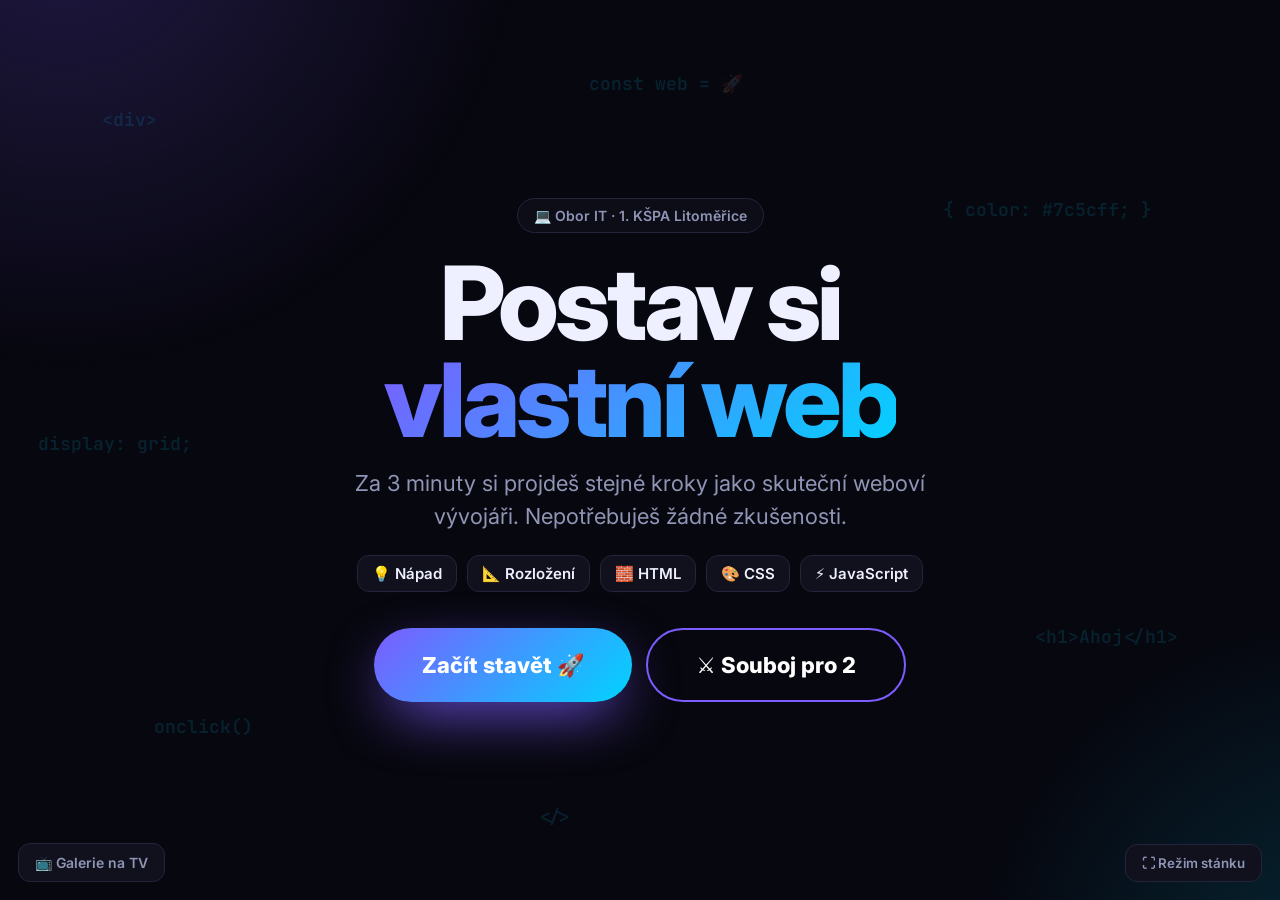
==== commit c24acc04: "Update hacker mode activation instructions" ====
--- a/index.html
+++ b/index.html
@@ -3377,15 +3377,15 @@
   m.classList.toggle('on', !!(root._nocss || root._retro));
 }
 
-/* ====== HACKER REŽIM (5× klik na adresu nebo napiš „hack“) ====== */
+/* ====== HACKER REŽIM (5× klik na adresu, nebo Cmd/Ctrl/Alt + H) ====== */
 let hackClicks = [], typed = '';
 $('#url').addEventListener('click', () => {
   const t = Date.now(); hackClicks = hackClicks.filter(x => t - x < 2000); hackClicks.push(t);
   if (hackClicks.length >= 5){ hackClicks = []; toggleHack(); }
 });
 addEventListener('keydown', e => {
-  if (e.target.matches && e.target.matches('input,textarea') || !$('#builder').classList.contains('on')) return;
-  typed = (typed + (e.key || '').toLowerCase()).slice(-4); if (typed === 'hack'){ typed = ''; toggleHack(); }
+  if (!$('#builder').classList.contains('on')) return;
+  if ((e.metaKey || e.ctrlKey || e.altKey) && e.code === 'KeyH'){ e.preventDefault(); toggleHack(); }
 });
 function toggleHack(){ root._hack = !root._hack; if (root._hack){ matrix(); badge('hacker'); } update(); }
 function matrix(){
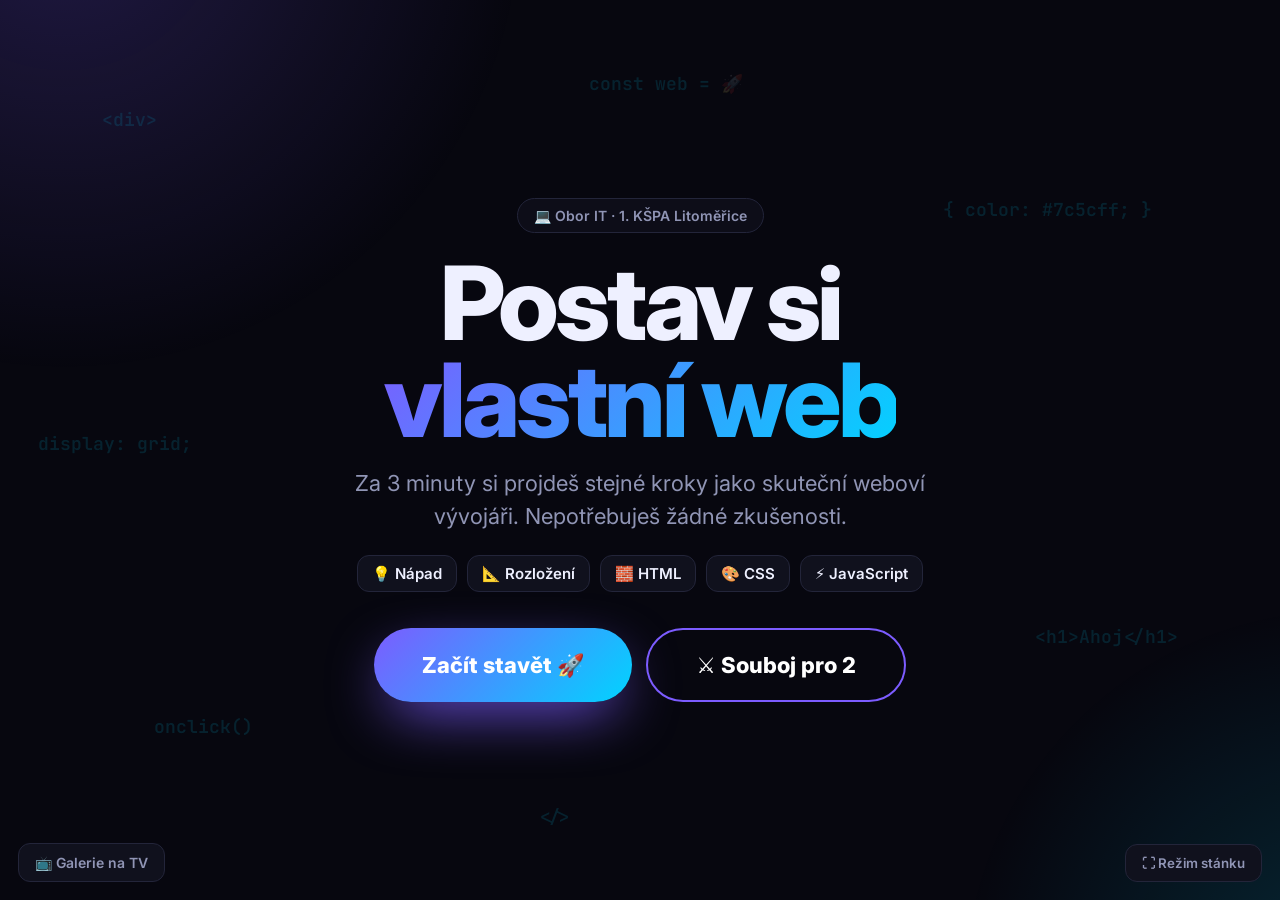
==== commit 566c3f29: "Implement XP system with levels and sound effects Added XP system with levels, emojis, and sound eff" ====
--- a/index.html
+++ b/index.html
@@ -2542,6 +2542,29 @@
 .cbtns{display:flex;gap:10px}
 .cbtns button{flex:1}
 
+/* ---------- ZÁBAVA: XP, Bajtík, emoji ---------- */
+.xp{display:flex;align-items:center;gap:10px;background:var(--panel);border:1px solid var(--line);border-radius:999px;padding:6px 14px 6px 10px;white-space:nowrap;transition:.3s}
+.xp.up{border-color:#ffd200;box-shadow:0 0 0 5px rgba(255,210,0,.2);transform:scale(1.06)}
+.xp span{font-weight:800;font-size:14px}
+.xpbar{width:90px;height:8px;border-radius:99px;background:var(--line);overflow:hidden}
+.xpbar i{display:block;height:100%;width:0;background:linear-gradient(90deg,#22c55e,#7dffb0);transition:width .5s}
+.xp b{font:700 13px 'JetBrains Mono',monospace;color:#7dffb0}
+.xpf{position:fixed;z-index:130;pointer-events:none;font:900 20px Inter,sans-serif;color:#7dffb0;text-shadow:0 2px 12px rgba(0,0,0,.7);animation:xpf 1.1s ease-out forwards;transform:translate(-50%,-50%)}
+@keyframes xpf{to{transform:translate(-50%,-110px) scale(1.2);opacity:0}}
+section.stage{position:relative}
+#bot{position:absolute;right:36px;bottom:36px;z-index:6;display:flex;align-items:flex-end;gap:10px;pointer-events:none}
+#botAva{pointer-events:auto;width:66px;height:66px;flex:none;border-radius:50%;border:2px solid var(--acc);background:radial-gradient(circle at 30% 30%,#2e3166,#111327);font-size:36px;line-height:1;animation:bob 2.6s ease-in-out infinite;box-shadow:0 12px 30px -6px rgba(124,92,255,.7)}
+@keyframes bob{50%{transform:translateY(-7px)}}
+#botMsg{max-width:310px;background:#fff;color:#151628;font-weight:600;font-size:15.5px;line-height:1.4;padding:12px 15px;border-radius:18px 18px 4px 18px;box-shadow:0 14px 40px rgba(0,0,0,.55);opacity:0;transform:translateY(10px) scale(.95);transform-origin:bottom right;transition:.25s}
+#bot.talk #botMsg{opacity:1;transform:none}
+#bot.talk #botAva{animation:talk .35s ease-in-out 4}
+@keyframes talk{50%{transform:rotate(-10deg) scale(1.08)}}
+.emo{display:grid;grid-template-columns:repeat(8,1fr);gap:6px}
+.emo button{aspect-ratio:1/1;border-radius:10px;border:2px solid var(--line);background:var(--panel);font-size:21px;padding:0;transition:.15s}
+.emo button:active{transform:scale(.9)}
+.emo button.sel{border-color:var(--acc);background:rgba(124,92,255,.2);transform:scale(1.08)}
+@media (max-width:1280px){.pstep .l{display:none}}
+
 /* ---------- PREVIEW ---------- */
 section.stage{padding:22px;display:flex;flex-direction:column;min-width:0;min-height:0}
 .browser{flex:1;display:flex;flex-direction:column;border-radius:18px;overflow:hidden;border:1px solid var(--line);background:#0b0c16;box-shadow:0 40px 90px -30px rgba(0,0,0,.9),0 0 0 1px rgba(124,92,255,.08)}
@@ -2605,6 +2628,8 @@
   <header class="top">
     <button class="home" onclick="restart()" title="Začít znovu">⟲</button>
     <div class="progress" id="prog"></div>
+    <div class="xp" id="xp"><span id="xpLvl">🐣 Nováček</span><div class="xpbar"><i id="xpFill"></i></div><b id="xpNum">0 XP</b></div>
+    <button class="home" id="muteBtn" onclick="toggleMute()" title="Zvuk">🔊</button>
     <div class="duelbar" id="duelbar"></div>
   </header>
   <main class="work">
@@ -2627,6 +2652,7 @@
           <div id="xhandle"><div class="line"></div><div id="knob">🩻</div><div class="xlab">← RENTGEN →</div></div>
         </div>
       </div>
+      <div id="bot"><div id="botMsg"></div><button id="botAva" onclick="botJoke()" title="Bajtík">🤖</button></div>
     </section>
   </main>
 </div>
@@ -2769,6 +2795,7 @@
     t.map(x => `<div class="task ${done.has(x[0])?'ok':''}"><i>${done.has(x[0])?'✓':''}</i>${x[1]}</div>`).join('') + `</div>`;
 }
 function renderTasks(){
+  done.forEach(id => { if (!awarded.has(id)){ awarded.add(id); gain(15); sfx('ding'); } });
   if (['color','font','mode'].every(k => done.has(k))) badge('stylist');
   if (done.has('ux5')) badge('ux');
   if (done.has('xray')) badge('xray');
@@ -2804,7 +2831,7 @@
   };
   const P = {
     nav: () => [`<nav${at('nav','')}>`, `  <div class="logo">${name}</div>`, `  <ul>`, ...t.menu.map(m => `    <li>${m}</li>`), `  </ul>`, ...(s.js.theme ? [`  <button class="theme-btn">🌙</button>`] : []), `</nav>`],
-    hero: () => [`<header${at('hero','hero')}>`, `  <div class="emoji">${t.e}</div>`, `  <h1>${name}</h1>`, `  <p>${tag}</p>`, `  <button class="btn">${btn}</button>`, ...(s.js.like ? [`  <button class="like">❤️ <span>0</span></button>`] : []), `</header>`],
+    hero: () => [`<header${at('hero','hero')}>`, `  <div class="emoji">${s.em || t.e}</div>`, `  <h1>${name}</h1>`, `  <p>${tag}</p>`, `  <button class="btn">${btn}</button>`, ...(s.js.like ? [`  <button class="like">❤️ <span>0</span></button>`] : []), `</header>`],
     about: () => [`<section${at('about','about')}>`, `  <h2>${t.ah}</h2>`, `  <div class="cards">`, ...t.about.map(a => `    <div class="card"><b>${a[0]} ${a[1]}</b><p>${a[2]}</p></div>`), `  </div>`, `</section>`],
     gallery: () => [`<section${at('gallery','gallery')}>`, `  <h2>Galerie</h2>`, `  <div class="tiles">`, ...t.gal.map(g => `    <div class="tile">${g}</div>`), `  </div>`, `</section>`],
     cta: () => [`<section${at('cta','cta')}>`, `  <h2>Líbí se ti to?</h2>`, `  <button class="btn">${btn}</button>`, `</section>`],
@@ -3067,6 +3094,7 @@
     h += ``;
     h += `<div class="g3">` + Object.entries(TYPES).map(([k,v]) => `<button class="opt ${S.type===k?'sel':''}" onclick="setType('${k}')"><span class="e">${v.e}</span>${v.l}</button>`).join('') + `</div>`;
     h += `<div><label class="lbl">Jak se bude jmenovat?</label><input class="txt" maxlength="30" value="${esc(S.name)}" placeholder="${esc(t.name)}" oninput="S.name=this.value;update();if(this.value)mark('name')"></div>`;
+    h += `<div><label class="lbl">Ikona webu</label><div class="emo">` + EMOJIS.map(e => `<button class="${(S.em || t.e) === e ? 'sel' : ''}" onclick="setEm('${e}')">${e}</button>`).join('') + `</div></div>`;
   }
   else if (step === 1){
     h += kick('Krok 2 z 5 · Rozložení', 'Poskládej si stránku');
@@ -3115,6 +3143,7 @@
   else {
     const code = buildHTML(S,true) + '\n' + buildCSS(S) + '\n' + buildJS(S);
     h += kick('🎉 Hotovo', 'Tvůj web je na světě!');
+    h += `<div class="analogy">🏆 Tvoje úroveň: <b>${LEVELS[lvlIdx(xp)][1]}</b> · ${xp} XP</div>`;
     h += `<p class="info">Prošel/a jsi stejné kroky jako skutečný webový vývojář: <b>nápad → wireframe → HTML → CSS → JavaScript</b>.</p>`;
     h += badgeBox();
     h += `<div class="stats"><div><b>${code.split('\n').length}</b><span>řádků kódu</span></div><div><b>${S.blocks.length}</b><span>bloků</span></div><div><b>${JKEYS.filter(k=>S.js[k]).length}</b><span>JS funkcí</span></div></div>`;
@@ -3137,7 +3166,8 @@
 }
 
 /* ====== AKCE ====== */
-function setType(k){ S.type = k; done.add('type'); renderCtrl(); update(); }
+function setType(k){ S.type = k; done.add('type'); renderCtrl(); update(); sfx('pop'); say(BOT_TYPE[k]); }
+function setEm(e){ S.em = e; renderCtrl(); update(); flashBlock(S.blocks.indexOf('hero')); sfx('pop'); gainCap('emo', 5, 3); }
 function setK(k, v){ S[k] = v; done.add({pal:'color',font:'font',dark:'mode'}[k]); renderCtrl(); update(); }
 function delB(i){ if (S.blocks.length <= 1) return; S.blocks.splice(i, 1); renderCtrl(); update(); }
 function addB(k){
@@ -3145,9 +3175,9 @@
   if (k === 'nav') S.blocks.unshift(k);
   else if (k !== 'footer' && S.blocks[S.blocks.length-1] === 'footer') S.blocks.splice(S.blocks.length-1, 0, k);
   else S.blocks.push(k);
-  done.add('addblk'); renderCtrl(); update(); flashBlock(S.blocks.indexOf(k)); checkWin(before);
-}
-function setV(b, j){ S.v[b] = j; done.add('variant'); renderCtrl(); update(); flashBlock(S.blocks.indexOf(b)); }
+  done.add('addblk'); renderCtrl(); update(); flashBlock(S.blocks.indexOf(k)); checkWin(before); sfx('pop'); gainCap('blk', 10, 6);
+}
+function setV(b, j){ S.v[b] = j; done.add('variant'); sfx('pop'); gainCap('var', 5, 6); renderCtrl(); update(); flashBlock(S.blocks.indexOf(b)); }
 function flashBlock(i){
   const el = root.querySelector(`.block[data-i="${i}"]`); if (!el) return;
   el.classList.remove('flash'); void el.offsetWidth; el.classList.add('flash');
@@ -3174,7 +3204,7 @@
     ${ok === c.length ? `<div class="win">🏆 Perfektní UX! Takhle by to postavil profík.</div>` : ''}</div>`;
 }
 function checkWin(before){
-  if (uxScore() === 5) mark('ux5');
+  if (uxScore() === 5 && !done.has('ux5')){ mark('ux5'); say('Perfektní UX! Jsi rozený architekt 🏗️'); }
   if (uxScore() === 5 && before < 5){ const r = $('.ux').getBoundingClientRect(); confetti(r.left + r.width/2, r.top + 20, S, 100); }
 }
 
@@ -3243,7 +3273,7 @@
   const before = uxScore();
   if (d.mode === 'add') S.blocks.splice(d.idx, 0, d.key);
   else { const [m] = S.blocks.splice(d.i, 1); S.blocks.splice(d.idx, 0, m); }
-  done.add('addblk'); renderCtrl(); update(); flashBlock(d.idx); checkWin(before);
+  done.add('addblk'); renderCtrl(); update(); flashBlock(d.idx); checkWin(before); sfx('pop'); gainCap('blk', 10, 6);
 }
 function toggleJS(k){
   S.js[k] = !S.js[k]; if (S.js[k]) done.add('jsOn'); if (JKEYS.filter(x => S.js[x]).length >= 3) badge('coder'); renderCtrl();
@@ -3279,6 +3309,8 @@
   step = n;
   if (n >= 2 && n <= 4) setX(55);
   if (n === 5) setX(85);
+  if (n > maxStep){ maxStep = n; gain(20); }
+  sfx('whoosh'); clearTimeout(botStepT); botStepT = setTimeout(() => say(BOT_STEP[n], 6000), 500);
   $('#tools').style.display = n >= 3 ? 'flex' : 'none';
   if (n < 3){ root._nocss = false; root._retro = false; }
   if (n === 5) saveToGallery();
@@ -3292,7 +3324,7 @@
 
 function show(id){ document.querySelectorAll('.screen').forEach(s => s.classList.toggle('on', s.id === id)); }
 function start(){ $('#duelbar').textContent = duel ? `⚔️ Hráč ${duel.p} · ${duel.theme}` : ''; $('#duelbar').classList.toggle('on', !!duel); start2(); }
-function start2(){ done = new Set(); badges = new Set(); sessionId = Math.random().toString(36).slice(2); root._nocss = root._retro = root._hack = false; setDev('desktop'); S = fresh(); likes = 0; root._flip = false; root._html = ''; show('builder'); go(0); poke(); }
+function start2(){ xp = 0; maxStep = 0; caps = {}; awarded = new Set(); renderXP(); done = new Set(); badges = new Set(); sessionId = Math.random().toString(36).slice(2); root._nocss = root._retro = root._hack = false; setDev('desktop'); S = fresh(); likes = 0; root._flip = false; root._html = ''; show('builder'); go(0); poke(); }
 function restart(){ duel = null; hideIdle(); clearTimeout(idleT); S = fresh(); likes = 0; root._flip = false; root._html = ''; step = 0; show('intro'); }
 function kiosk(){ try { document.documentElement.requestFullscreen?.().catch(() => {}); } catch(e){} }
 
@@ -3305,10 +3337,11 @@
   const head = '' + TKEYS.indexOf(s.type) + s.pal + s.font + (s.dark ? 1 : 0) + String(s.r).padStart(2,'0') + js.toString(16)
              + VKEYS.map(k => s.v[k] || 0).join('') + s.blocks.map(k => BKEYS.indexOf(k)).join('');
   const pc = s.pal === 6 && s.pc ? s.pc.map(c => c.slice(1)).join('') : '';
-  return ['w', head, hex(s.name), hex(s.tag), hex(s.btn), pc].join('-');
+  const em = s.em && EMOJIS.includes(s.em) ? EMOJIS.indexOf(s.em).toString(36) : '';
+  return ['w', head, hex(s.name), hex(s.tag), hex(s.btn), pc, em].join('-');
 }
 function dec(h){
-  const [w, head, n, g, b, pc] = h.split('-');
+  const [w, head, n, g, b, pc, em] = h.split('-');
   if (w !== 'w' || !/^\d{6}[0-9a-f]\d{6,}$/.test(head || '')) throw new Error('bad');
   const s = fresh();
   s.type = TKEYS[+head[0]] || 'portfolio'; s.pal = PALETTES[+head[1]] ? +head[1] : 0;
@@ -3319,6 +3352,7 @@
   s.blocks = [...head.slice(12)].map(c => BKEYS[+c]).filter((k, i, arr) => k && arr.indexOf(k) === i);
   if (!s.blocks.length) s.blocks = ['hero'];
   s.name = unhex(n || ''); s.tag = unhex(g || ''); s.btn = unhex(b || '');
+  if (em && EMOJIS[parseInt(em, 36)]) s.em = EMOJIS[parseInt(em, 36)];
   return s;
 }
 // Když stránka běží na vlastním hostingu (GitHub Pages, Vercel, Netlify…), QR vede sám na sebe.
@@ -3355,7 +3389,8 @@
 let badges = new Set(), toastT;
 function badge(k){
   if (viewerMode || badges.has(k) || !$('#builder').classList.contains('on')) return;
-  badges.add(k); toast(`🏅 Nový odznak: ${BADGES[k][0]} ${BADGES[k][1]}`);
+  badges.add(k); toast(`🏅 Nový odznak: ${BADGES[k][0]} ${BADGES[k][1]}`); sfx('badge'); gain(30);
+  if (BOT_BADGE[k]) setTimeout(() => say(BOT_BADGE[k]), 300);
 }
 function toast(t){ const el = $('#toast'); el.textContent = t; el.classList.add('on'); clearTimeout(toastT); toastT = setTimeout(() => el.classList.remove('on'), 2600); }
 function badgeBox(){
@@ -3384,10 +3419,10 @@
   if (hackClicks.length >= 5){ hackClicks = []; toggleHack(); }
 });
 addEventListener('keydown', e => {
-  if (!$('#builder').classList.contains('on')) return;
+  if (viewerMode) return;
   if ((e.metaKey || e.ctrlKey || e.altKey) && e.code === 'KeyH'){ e.preventDefault(); toggleHack(); }
 });
-function toggleHack(){ root._hack = !root._hack; if (root._hack){ matrix(); badge('hacker'); } update(); }
+function toggleHack(){ root._hack = !root._hack; if (root._hack){ matrix(); sfx('whoosh'); badge('hacker'); } update(); }
 function matrix(){
   const c = $('#matrix'), ctx = c.getContext('2d'); c.width = innerWidth; c.height = innerHeight;
   c.classList.add('on'); $('#hackmsg').classList.add('on');
@@ -3435,7 +3470,7 @@
 function loadG(){ try { return JSON.parse(localStorage.getItem(GKEY) || '[]'); } catch(e){ return []; } }
 function saveG(a){ try { localStorage.setItem(GKEY, JSON.stringify(a.slice(-100))); } catch(e){} }
 function saveToGallery(){
-  const a = loadG(), e = {id: sessionId, c: enc(S), n: S.name || T().name, b: [...badges], u: uxScore(), t: Date.now()};
+  const a = loadG(), e = {id: sessionId, c: enc(S), n: S.name || T().name, b: [...badges], u: uxScore(), x: xp, t: Date.now()};
   const i = a.findIndex(x => x.id === sessionId); if (i > -1) a[i] = e; else a.push(e); saveG(a);
 }
 let gList = [], gIdx = -1, spotRoot = null, gRaf = 0, gOn = false;
@@ -3452,12 +3487,12 @@
   const today = new Date().toDateString();
   gList = loadG().filter(x => new Date(x.t).toDateString() === today).reverse();
   $('#gNum').textContent = gList.length;
-  const score = x => x.b.length * 10 + x.u;
+  const score = x => (x.x || 0) + x.b.length * 10 + x.u;
   const top = [...gList].sort((a, b) => score(b) - score(a) || a.t - b.t).slice(0, 6);
-  $('#lead').innerHTML = top.length ? top.map((x, i) => `<li><span class="m">${['🥇','🥈','🥉','4.','5.','6.'][i]}</span>${esc(x.n)}<small>${x.b.length} 🏅</small></li>`).join('')
+  $('#lead').innerHTML = top.length ? top.map((x, i) => `<li><span class="m">${['🥇','🥈','🥉','4.','5.','6.'][i]}</span>${esc(x.n)}<small>${x.x || 0} XP · ${x.b.length} 🏅</small></li>`).join('')
                                     : `<li style="color:var(--mut)">Zatím nikdo… buď první! 🚀</li>`;
   $('#gstrip').innerHTML = gList.slice(0, 14).map(x => { const s = decSafe(x.c); if (!s) return ''; const p = palOf(s);
-    return `<div class="gcard" style="background:linear-gradient(135deg,${p.a},${p.b})"><span class="e">${TYPES[s.type].e}</span>${esc(x.n)}</div>`; }).join('');
+    return `<div class="gcard" style="background:linear-gradient(135deg,${p.a},${p.b})"><span class="e">${s.em || TYPES[s.type].e}</span>${esc(x.n)}</div>`; }).join('');
 }
 function nextSpot(){
   if (!gList.length) return;
@@ -3562,6 +3597,82 @@
   const r = $('#vp').getBoundingClientRect(); confetti(r.left + r.width/2, r.top + r.height/3, S, 100);
 }
 
+/* ====== ZÁBAVA: XP + levely, zvuky, Bajtík ====== */
+const EMOJIS = ['🎨','🎸','🎮','☕','⚽','🛍️','🚀','🦄','🐱','🍕','🔥','💎','🌈','👾','🎧','🦖'];
+const LEVELS = [[0,'🐣 Nováček'],[60,'🧑‍💻 Junior'],[150,'🚀 Medior'],[260,'🦾 Senior'],[380,'👑 Tech Lead'],[520,'🧙 Web Wizard']];
+let xp = 0, maxStep = 0, caps = {}, awarded = new Set(), lastX = innerWidth / 2, lastY = 80, lastAct = Date.now(), nudged = false, floatN = 0;
+function lvlIdx(x){ let i = 0; LEVELS.forEach((l, j) => { if (x >= l[0]) i = j; }); return i; }
+function renderXP(){
+  const i = lvlIdx(xp), cur = LEVELS[i][0], next = LEVELS[i+1];
+  $('#xpLvl').textContent = LEVELS[i][1]; $('#xpNum').textContent = xp + ' XP';
+  $('#xpFill').style.width = (next ? (xp - cur) / (next[0] - cur) * 100 : 100) + '%';
+}
+function gain(n){
+  if (viewerMode) return;
+  const before = lvlIdx(xp); xp += n; renderXP();
+  const f = document.createElement('div'); f.className = 'xpf'; f.textContent = '+' + n + ' XP';
+  f.style.left = (lastX + (floatN % 3) * 26 - 26) + 'px'; f.style.top = (lastY - 10 - (floatN % 3) * 22) + 'px'; floatN++;
+  document.body.appendChild(f); setTimeout(() => f.remove(), 1200);
+  if (lvlIdx(xp) > before){
+    const t = LEVELS[lvlIdx(xp)][1], el = $('#xp');
+    el.classList.add('up'); setTimeout(() => el.classList.remove('up'), 1200);
+    setTimeout(() => { sfx('level'); say(`Level up! 🎉 Teď jsi ${t}`); const r = el.getBoundingClientRect(); confetti(r.left + r.width/2, r.bottom, S, 60); }, 350);
+  }
+}
+function gainCap(k, n, cap){ caps[k] = (caps[k] || 0) + 1; if (caps[k] <= cap) gain(n); }
+
+let AC = null, muted = false;
+try { muted = localStorage.getItem('psw-mute') === '1'; } catch(e){}
+function ac(){ if (!AC){ try { AC = new (window.AudioContext || window.webkitAudioContext)(); } catch(e){} } if (AC && AC.state === 'suspended') AC.resume(); return AC; }
+function tone(f, t0, d, type = 'sine', vol = .12, f2){
+  const a = ac(); if (!a) return; const t = a.currentTime + t0, o = a.createOscillator(), g = a.createGain();
+  o.type = type; o.frequency.setValueAtTime(f, t); if (f2) o.frequency.exponentialRampToValueAtTime(f2, t + d);
+  g.gain.setValueAtTime(.0001, t); g.gain.exponentialRampToValueAtTime(vol, t + .01); g.gain.exponentialRampToValueAtTime(.0001, t + d);
+  o.connect(g).connect(a.destination); o.start(t); o.stop(t + d + .03);
+}
+const SFX = {
+  click: () => tone(900, 0, .04, 'triangle', .035),
+  pop: () => tone(480, 0, .13, 'sine', .16, 1000),
+  ding: () => { tone(880, 0, .16, 'sine', .11); tone(1320, .08, .28, 'sine', .09); },
+  badge: () => { tone(784, 0, .13, 'triangle', .12); tone(1175, .1, .35, 'triangle', .12); },
+  level: () => [523, 659, 784, 1047].forEach((f, i) => tone(f, i * .09, .25, 'triangle', .13)),
+  whoosh: () => tone(260, 0, .28, 'sawtooth', .025, 900),
+  blip: () => tone(1200, 0, .05, 'square', .025, 1500)
+};
+function sfx(k){ if (muted || viewerMode) return; try { SFX[k] && SFX[k](); } catch(e){} }
+function toggleMute(){ muted = !muted; try { localStorage.setItem('psw-mute', muted ? '1' : '0'); } catch(e){} $('#muteBtn').textContent = muted ? '🔇' : '🔊'; if (!muted) sfx('ding'); }
+$('#muteBtn').textContent = muted ? '🔇' : '🔊';
+document.addEventListener('pointerdown', e => {
+  lastX = e.clientX; lastY = e.clientY; lastAct = Date.now(); nudged = false;
+  if (e.target.closest && e.target.closest('button,.pt')) sfx('click');
+}, true);
+
+const BOT_STEP = [
+  'Ahoj! Já jsem Bajtík 🤖 Pomůžu ti postavit web. Vyber vlevo, o čem bude!',
+  'Teď kreslíme plánek 📐 Zkus přetáhnout blok rovnou do náhledu!',
+  'Psst… to modré kolečko 🩻 ukáže, co je pod pokličkou. Táhni ho!',
+  'Módní přehlídka! 🎨 Zkus i 📸 barvy z oblečení nebo 🎲 Překvap mě.',
+  'Teď to oživíme ⚡ Zapni něco a klikni na to v náhledu!',
+  'WOW! 🎉 Tohle je fakt dobrej web. Naskenuj si ho do mobilu 📱'
+];
+const BOT_TYPE = {portfolio:'🎨 Umělec! To se mi líbí.', band:'🎸 Rock’n’roll! Už si vás pouštím.', gaming:'🎮 GG! Tohle bude epické.', cafe:'☕ Mmm… dám si flat white.', sport:'⚽ Góóól! Jdeme na to.', shop:'🛍️ Byznys je byznys! 💰'};
+const BOT_BADGE = {nocss:'Aaaa! Kde jsou moje šaty?! 😱', retro:'Rok 1998… tehdy jsem byl jen kalkulačka 🧮', hacker:'Jsi v systému… 😎 Nikomu to neříkej.', photo:'Sluší ti to! Web ladí s tvým outfitem 👕', mobile:'Na mobilu to vypadá skvěle 📱', xray:'Tak takhle vypadá web zevnitř 🤓'};
+const BOT_NUDGE = ['Ťukni vlevo na jeden z typů webu 👈', 'Ťukni na blok ve Stavebnici, třeba 🧭 Menu!', 'Přepiš nadpis v kódu vlevo a sleduj náhled ✍️', 'Zmáčkni 🎲 Překvap mě, to je zábava!', 'Zapni 🎉 Konfety a klikni na tlačítko v náhledu!', 'Naskenuj QR kód a máš web v mobilu 📱'];
+const JOKES = ['Proč programátoři nosí brýle? Protože nevidí C# 🤓', 'Kolik programátorů je potřeba na výměnu žárovky? Žádný, to je hardware 💡', 'Mám rád cookies 🍪 Ty webové i ty k jídlu.', 'Moje oblíbená hudba? Algo-rytmy 🎵', 'Chyba 404: vtip nenalezen 🙃', 'Proč se HTML a CSS nehádají? Protože mají dobrý styl 💅', 'Já nespím. Jen čekám na tvůj klik 😴🖱️'];
+let botT = 0, botStepT = 0, jokeI = Math.floor(Math.random() * 7);
+function say(t, ms = 4800){
+  if (!t || !$('#builder').classList.contains('on')) return;
+  const b = $('#bot'); $('#botMsg').textContent = t; b.classList.remove('talk'); void b.offsetWidth; b.classList.add('talk');
+  sfx('blip'); clearTimeout(botT); botT = setTimeout(() => b.classList.remove('talk'), ms);
+}
+function botJoke(){ say(JOKES[jokeI++ % JOKES.length], 6000); gainCap('joke', 5, 2); }
+setInterval(() => {
+  if (!$('#builder').classList.contains('on') || nudged || Date.now() - lastAct < 18000) return;
+  nudged = true; say(BOT_NUDGE[step], 6000);
+}, 3000);
+const _markName = mark;
+mark = function(id){ const fresh = !done.has(id); _markName(id); if (fresh && id === 'name') setTimeout(() => { if (S.name) say(`„${S.name}“? To zní jako značka, co bude slavná! ⭐`); }, 1400); };
+
 /* ====== RENTGEN – tažení ====== */
 let dragging = false;
 const knob = $('#knob');
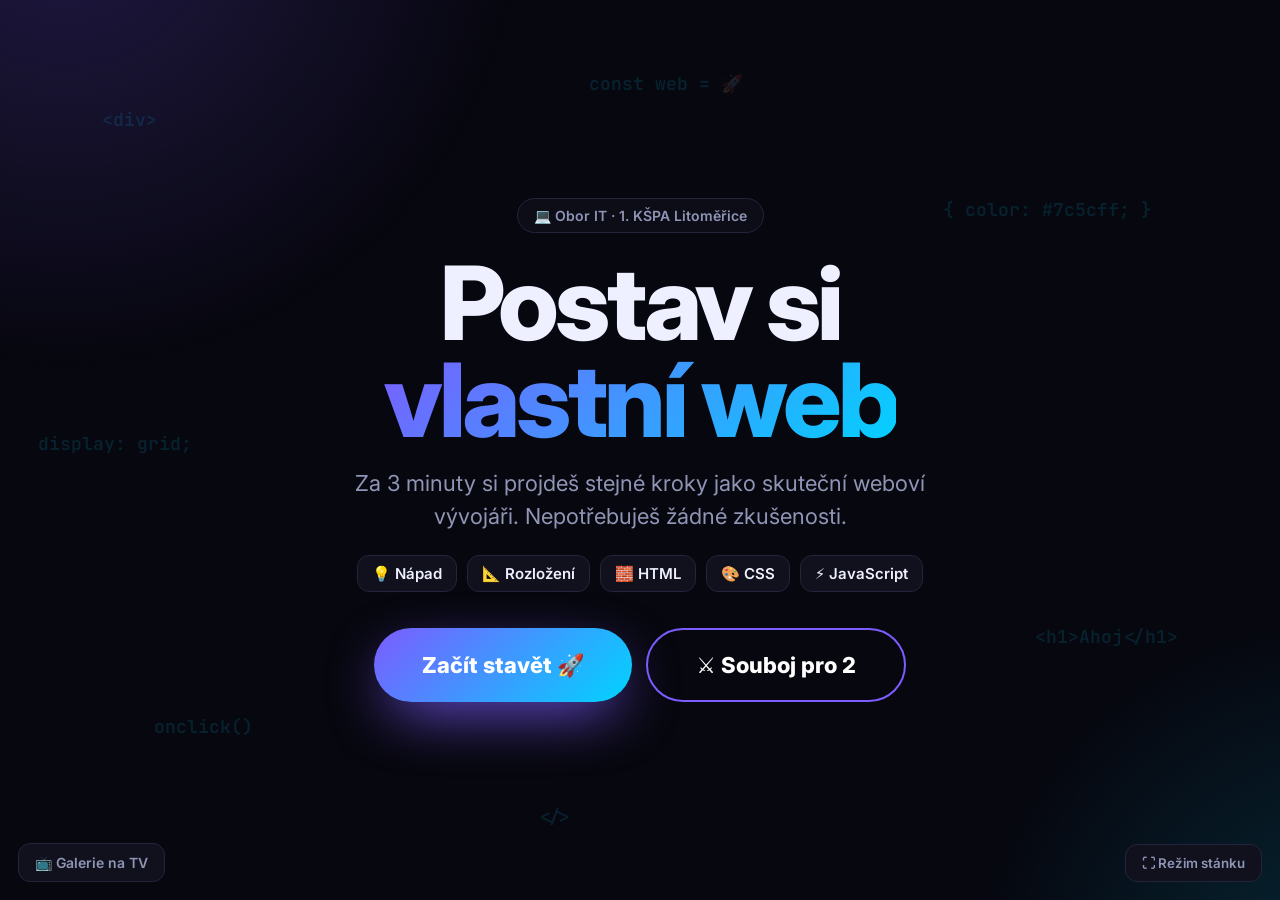
==== commit 147c7a1e: "Update print statement from 'Hello' to 'Goodbye'" ====
--- a/index.html
+++ b/index.html
@@ -2565,6 +2565,53 @@
 .emo button.sel{border-color:var(--acc);background:rgba(124,92,255,.2);transform:scale(1.08)}
 @media (max-width:1280px){.pstep .l{display:none}}
 
+/* ---------- 7 FUNKCÍ ---------- */
+#tFuture.on{background:linear-gradient(135deg,#00fff0,#ff00d4);border-color:transparent;color:#05010f}
+#bugs{position:absolute;inset:0;z-index:7;cursor:crosshair;background:rgba(255,94,98,.06)}
+.bug{position:absolute;left:0;top:0;font-size:38px;width:46px;height:46px;display:grid;place-items:center;cursor:pointer;user-select:none;touch-action:none}
+.bug.dead{opacity:0;transition:opacity .4s}
+.bughud{position:absolute;top:12px;left:50%;transform:translateX(-50%);background:#ff5e62;color:#fff;font:800 17px Inter,sans-serif;padding:9px 18px;border-radius:999px;z-index:8;box-shadow:0 10px 30px rgba(0,0,0,.4);white-space:nowrap}
+.bugbtn{border-color:#ff5e62;color:#fff;background:rgba(255,94,98,.12)}
+.slg{margin:2px 0 8px 18px;padding:7px 12px;border-radius:999px;border:1px solid var(--acc);background:rgba(124,92,255,.15);color:#fff;font:700 13px Inter,sans-serif}
+#cert{position:fixed;inset:0;z-index:95;background:rgba(7,7,15,.9);backdrop-filter:blur(8px);display:none;align-items:center;justify-content:center;padding:24px}
+#cert.on{display:flex}
+.cwrap{display:grid;grid-template-columns:1fr 300px;gap:22px;width:min(1180px,100%);align-items:center}
+.cside{background:var(--panel);border:1px solid var(--line);border-radius:20px;padding:20px;display:flex;flex-direction:column;gap:12px}
+.cside h3{margin:0;font-size:24px}
+#qrcert{display:grid;place-items:center;min-height:120px}
+.paper{container-type:inline-size;aspect-ratio:1.414/1;width:100%;background:#fffdf6;color:#1a1a2e;border-radius:10px;padding:2.2cqw;box-shadow:0 40px 90px -20px rgba(0,0,0,.8);-webkit-print-color-adjust:exact;print-color-adjust:exact}
+.pin{position:relative;height:100%;border:.5cqw solid transparent;border-radius:6px;background:linear-gradient(#fffdf6,#fffdf6) padding-box,linear-gradient(135deg,#7c5cff,#00d4ff,#f953c6) border-box;display:flex;flex-direction:column;align-items:center;justify-content:center;text-align:center;padding:3cqw;gap:1.2cqw}
+.ck{font:900 6.2cqw 'Playfair Display',serif;letter-spacing:.6cqw;background:linear-gradient(135deg,#7c5cff,#00a8cc);-webkit-background-clip:text;background-clip:text;color:transparent}
+.cs{font:600 1.6cqw Inter,sans-serif;letter-spacing:.4cqw;text-transform:uppercase;color:#6b6f8e;margin-top:-.8cqw}
+.cp{font:500 2cqw Inter,sans-serif;color:#3b3f5c;line-height:1.5}
+.cn{font:italic 800 6cqw 'Playfair Display',serif;color:#1a1a2e;border-bottom:.25cqw solid #d9dbea;padding:0 4cqw .6cqw;min-width:50%}
+.cn.empty{color:#c5c8db}
+.cb{font-size:3cqw;letter-spacing:.6cqw}
+.cft{display:flex;justify-content:space-between;width:100%;margin-top:1.5cqw;font:500 1.5cqw Inter,sans-serif;color:#6b6f8e}
+.cft div{display:flex;flex-direction:column;align-items:center;gap:.3cqw;min-width:22%}
+.cft b{font-size:1.8cqw;color:#1a1a2e;border-top:.15cqw solid #c5c8db;padding-top:.6cqw;width:100%}
+.seal{position:absolute;top:3cqw;right:4cqw;width:11cqw;height:11cqw;border-radius:50%;background:conic-gradient(#7c5cff,#00d4ff,#f953c6,#7c5cff);display:grid;place-items:center;color:#fff;font:900 1.5cqw/1.15 Inter,sans-serif;text-align:center;transform:rotate(12deg);box-shadow:0 0 0 .5cqw #fffdf6,0 0 0 .8cqw #7c5cff}
+#certview.on{display:flex;align-items:center;justify-content:center;padding:16px;overflow:auto}
+.cvwrap{width:min(1000px,100%);display:flex;flex-direction:column;gap:14px}
+.cvbtns{display:flex;gap:10px}
+.cvbtns a{flex:1;text-align:center;text-decoration:none}
+.gav{width:34px;height:34px;border-radius:50%;object-fit:cover;flex:none;border:2px solid #fff}
+.spotcap{display:flex;align-items:center;gap:10px}
+.spotcap .gav{width:54px;height:54px}
+.gcard{position:relative}
+.gcard .gav{position:absolute;top:8px;right:8px;width:40px;height:40px}
+.gclear{position:fixed;right:14px;bottom:14px;border:1px solid var(--line);background:var(--panel);color:var(--mut);padding:8px 12px;border-radius:10px;font-size:13px;opacity:.5}
+@media (max-width:900px){.cwrap{grid-template-columns:1fr}}
+@media print{
+  @page{size:A4 landscape;margin:0}
+  html,body{background:#fff!important;overflow:visible!important}
+  body::before{display:none!important}
+  body *{visibility:hidden!important}
+  #cert .paper,#cert .paper *{visibility:visible!important}
+  #cert{position:static!important;background:none!important;backdrop-filter:none!important}
+  #cert .paper{position:fixed;left:0;top:0;width:100vw;height:100vh;border-radius:0;box-shadow:none;aspect-ratio:auto}
+}
+
 /* ---------- PREVIEW ---------- */
 section.stage{padding:22px;display:flex;flex-direction:column;min-width:0;min-height:0}
 .browser{flex:1;display:flex;flex-direction:column;border-radius:18px;overflow:hidden;border:1px solid var(--line);background:#0b0c16;box-shadow:0 40px 90px -30px rgba(0,0,0,.9),0 0 0 1px rgba(124,92,255,.08)}
@@ -2637,7 +2684,7 @@
     <section class="stage">
       <div class="phead">
         <div class="lb">👀 <b>Živý náhled</b> · mění se, jak klikáš</div>
-        <div class="tools" id="tools"><button id="tNoCss" onclick="toggleNoCss()">💥 Bez CSS</button><button id="tRetro" onclick="toggleRetro()">⏳ Rok 1998</button></div>
+        <div class="tools" id="tools"><button id="tNoCss" onclick="toggleNoCss()">💥 Bez CSS</button><button id="tRetro" onclick="toggleRetro()">⏳ Rok 1998</button><button id="tFuture" onclick="toggleFuture()">🚀 Rok 2050</button></div>
         <div class="dev"><button id="dvd" class="sel" onclick="setDev('desktop')">🖥️ Počítač</button><button id="dvm" onclick="setDev('mobile')">📱 Mobil</button></div>
       </div>
       <div class="browser">
@@ -2682,10 +2729,11 @@
     <div class="side"><h3>🏆 Žebříček dne</h3><ol id="lead"></ol><div class="gcta">Postav si taky svůj web!<br>Za 3 minuty, tady u stánku 👉</div></div>
   </div>
   <div class="gstrip" id="gstrip"></div>
+  <button class="gclear" id="gclear" onclick="clearG()">🗑️ Vymazat galerii</button>
 </div>
 
 <div id="cam"><div class="cbox">
-  <h3>📸 Barvy z tvého oblečení</h3>
+  <h3 id="camH">📸 Barvy z tvého oblečení</h3>
   <p id="camTxt"></p>
   <div class="cview" id="camView"><video id="camV" autoplay playsinline muted></video><canvas id="camC"></canvas><div class="guide" id="camGuide"><span>sem dej svoje oblečení 👕</span></div><div id="camCd"></div></div>
   <div class="cpal" id="camPal"></div>
@@ -2694,6 +2742,18 @@
 </div></div>
 <canvas id="matrix"></canvas><div id="hackmsg">ACCESS GRANTED_</div>
 <div id="toast"></div>
+
+<!-- CERTIFIKÁT -->
+<div id="cert"><div class="cwrap">
+  <div class="paper" id="paper"></div>
+  <div class="cside">
+    <h3>🎓 Tvůj certifikát</h3>
+    <div><label class="lbl">Tvoje jméno (stačí křestní)</label><input class="txt" id="certIn" maxlength="28" placeholder="Např. Jana" oninput="certName=this.value;renderCert()"></div>
+    <div class="qrbig" style="padding:14px;gap:6px"><b style="font-size:15px">📱 Certifikát do mobilu</b><div id="qrcert"></div></div>
+    <div class="cbtns"><button class="btn-p" onclick="printCert()">🖨️ Vytisknout</button><button class="btn-s" onclick="closeCert()">Zavřít</button></div>
+  </div>
+</div></div>
+<div id="certview" class="screen"><div class="cvwrap"><div class="paper" id="paper2"></div><div class="cvbtns"><a class="btn-p" id="cvWeb" href="#">🌐 Otevřít můj web</a><a class="btn-s" id="cvSchool" href="https://1kspa.wordpress.com/" target="_blank" rel="noopener">🎓 1. KŠPA</a></div></div></div>
 
 <!-- IDLE -->
 <div id="idle"><div>
@@ -2767,7 +2827,8 @@
   anim:{e:'✨',l:'Animace',d:'Bloky plynule vyjedou'},
   like:{e:'❤️',l:'Tlačítko Like',d:'Počítá lajky (potřebuje Úvod)'},
   theme:{e:'🌙',l:'Přepínač tématu',d:'Den / noc jedním klikem (potřebuje Menu)'},
-  confetti:{e:'🎉',l:'Konfety',d:'Oslava po kliknutí na tlačítko'}
+  confetti:{e:'🎉',l:'Konfety',d:'Oslava po kliknutí na tlačítko'},
+  pet:{e:'🐕',l:'Mazlíček',d:'Zvířátko, co běhá za kurzorem'}
 };
 const JKEYS = Object.keys(JSF);
 const STEPS = ['Nápad','Rozložení','HTML','CSS','JavaScript','Hotovo'];
@@ -2838,7 +2899,7 @@
     contact: () => [`<section${at('contact','contact')}>`, `  <h2>Napiš nám</h2>`, `  <form>`, `    <input placeholder="Tvůj e-mail">`, `    <button class="btn">Odeslat</button>`, `  </form>`, `</section>`],
     footer: () => [`<footer${at('footer','')}>© 2026 ${name} · vyrobeno s ❤️ a kódem</footer>`]
   };
-  return s.blocks.map(b => P[b]().join('\n')).join('\n\n');
+  return s.blocks.map(b => P[b]().join('\n')).join('\n\n') + (s.js.pet ? `\n\n<div class="pet"><span>${PETS[s.type] || '🐕'}</span></div>` : '');
 }
 
 function buildCSS(s){
@@ -2886,6 +2947,11 @@
 document.querySelector('.theme-btn').onclick = () => {
   document.body.classList.toggle('light');
 };`);
+  if (s.js.pet) out.push(`// 🐕 Mazlíček běhá za myší
+document.addEventListener('mousemove', e => {
+  pet.style.left = e.pageX + 'px';
+  pet.style.top = e.pageY + 'px';
+});`);
   if (s.js.confetti) out.push(`// 🎉 Konfety
 document.querySelector('.btn').onclick = () => {
   for (let i = 0; i < 80; i++) {
@@ -3021,6 +3087,24 @@
 .hack h1,.hack h2,.hack .logo{font-family:'JetBrains Mono',monospace!important;text-shadow:0 0 12px #00ff66}
 .hack .btn{color:#000}
 .hack .emoji,.hack .tile{filter:grayscale(1) brightness(1.4) sepia(1) hue-rotate(70deg) saturate(4)}
+.site.future{--bg:#05010f;--fg:#e9f6ff;--card:rgba(255,255,255,.06);--line:rgba(0,255,240,.3);background:radial-gradient(1200px 600px at 10% -10%,rgba(0,255,240,.18),transparent 60%),radial-gradient(900px 500px at 110% 10%,rgba(255,0,200,.18),transparent 60%),#05010f;font-family:'Space Grotesk',Inter,sans-serif}
+.site.future::before{content:'🛸 WEB ROKU 2050 · NAČTENO ZA 0,0001 s · HOLOGRAM MÓD';display:block;text-align:center;font:600 11px 'JetBrains Mono',monospace;letter-spacing:.2em;color:#00fff0;padding:6px;background:rgba(0,255,240,.06);border-bottom:1px solid rgba(0,255,240,.3)}
+.future nav{background:rgba(255,255,255,.04);backdrop-filter:blur(12px)}
+.future .hero h1,.future h2{background:linear-gradient(90deg,#00fff0,#ff00d4,#00fff0);background-size:200% auto;-webkit-background-clip:text;background-clip:text;color:transparent;animation:holo 3s linear infinite}
+@keyframes holo{to{background-position:200% center}}
+.future .card,.future .tile,.future .cta{background:rgba(255,255,255,.06)!important;border:1px solid rgba(0,255,240,.35)!important;backdrop-filter:blur(10px);box-shadow:0 0 30px rgba(0,255,240,.15),inset 0 0 20px rgba(255,255,255,.05);transform:perspective(700px) rotateX(var(--rx,0deg)) rotateY(var(--ry,0deg));transition:transform .12s}
+.future .btn{background:linear-gradient(135deg,#00fff0,#ff00d4)!important;color:#05010f;box-shadow:0 0 26px rgba(0,255,240,.6)}
+.future .emoji{filter:drop-shadow(0 0 18px #00fff0);animation:float50 3s ease-in-out infinite}
+@keyframes float50{50%{transform:translateY(-12px)}}
+.future .hero::before{background:conic-gradient(from 0deg,#00fff0,#ff00d4,#7c5cff,#00fff0);opacity:.28;filter:blur(60px);animation:spin50 8s linear infinite}
+@keyframes spin50{to{transform:translate(-50%,-50%) rotate(360deg)}}
+.future footer::after{content:' · 🤖 navrženo s AI'}
+.pet{position:absolute;left:0;top:0;z-index:30;font-size:42px;line-height:1;cursor:pointer;user-select:none;touch-action:manipulation;filter:drop-shadow(0 6px 6px rgba(0,0,0,.35))}
+.pet span{display:inline-block;transition:transform .2s}
+.pet span.hop{animation:hop .5s}
+@keyframes hop{40%{translate:0 -30px}}
+.heart{position:absolute;font-size:24px;pointer-events:none;animation:heart .9s ease-out forwards;z-index:31}
+@keyframes heart{to{transform:translateY(-55px) scale(1.4);opacity:0}}
 .site.wf{background:#1a1c28;color:#fff}
 .wf .block{outline:2px dashed #4a5070;outline-offset:-6px;position:relative}
 .wf .block::after{content:attr(data-label);position:absolute;top:10px;right:14px;font:600 11px 'JetBrains Mono',monospace;color:#8a92b2;letter-spacing:.05em;text-transform:uppercase}
@@ -3043,15 +3127,16 @@
   if (!root._site || root._html !== key){
     root.innerHTML = `<style>${root._nocss ? NOCSS_CSS : SITE_CSS}</style><div class="site">${html}</div>`;
     root._site = root.querySelector('.site'); root._html = key;
-    wire(root);
+    wire(root); startPet(root);
     const sp = root.querySelector('.like span'); if (sp) sp.textContent = likes;
   }
   const p = palOf(s), f = FONTS[s.font], dark = s.dark !== !!root._flip;
-  root._site.className = 'site' + (dark ? '' : ' light') + (s.js.anim ? ' anim' : '') + (o.wf ? ' wf' : '') + (root._retro ? ' retro' : '') + (root._hack ? ' hack' : '');
+  root._site.className = 'site' + (dark ? '' : ' light') + (s.js.anim ? ' anim' : '') + (o.wf ? ' wf' : '') + (root._retro ? ' retro' : '') + (root._hack ? ' hack' : '') + (root._future ? ' future' : '');
   root._site.style.cssText = `--primary:${p.a};--secondary:${p.b};--radius:${s.r}px;--font:${f.f},sans-serif`;
 }
 
 function wire(root){
+  if (!root._moveOn){ root._moveOn = true; root.addEventListener('pointermove', e => { tilt(root, e); petTarget(root, e); }); }
   const tried = () => { if (!viewerMode && step === 4) mark('jsTry'); };
   root.querySelector('.theme-btn')?.addEventListener('click', () => { tried(); root._flip = !root._flip; render(root, root._s, root._opts); });
   root.querySelector('.like')?.addEventListener('click', e => {
@@ -3116,7 +3201,7 @@
     h += `<p class="info">Obsah se balí do <b>značek</b> (tagů): <code>&lt;h1&gt;</code> je hlavní nadpis, <code>&lt;p&gt;</code> odstavec. Přepiš texty přímo v kódu:</p>`;
     h += `<div class="code">
       <div><span class=tg>&lt;h1&gt;</span></div><input class="ci" maxlength="30" value="${esc(S.name||t.name)}" oninput="S.name=this.value;update();mark('h1')"><div><span class=tg>&lt;/h1&gt;</span></div>
-      <div style="margin-top:10px"><span class=tg>&lt;p&gt;</span></div><input class="ci" maxlength="50" value="${esc(S.tag||t.tag)}" oninput="S.tag=this.value;update();mark('p2')"><div><span class=tg>&lt;/p&gt;</span></div>
+      <div style="margin-top:10px"><span class=tg>&lt;p&gt;</span></div><input class="ci" maxlength="50" value="${esc(S.tag||t.tag)}" id="tagIn" oninput="S.tag=this.value;update();mark('p2')"><button class="slg" onclick="slogan()">✨ Vymysli slogan</button><div><span class=tg>&lt;/p&gt;</span></div>
       <div style="margin-top:10px"><span class=tg>&lt;button</span> <span class=at>class</span>=<span class=st>"btn"</span><span class=tg>&gt;</span></div><input class="ci" maxlength="24" value="${esc(S.btn||t.btn)}" oninput="S.btn=this.value;update();mark('p2')"><div><span class=tg>&lt;/button&gt;</span></div>
     </div>`;
     h += `<div class="tip">🩻 V náhledu chyť modré kolečko a táhni ho doleva. Uvidíš skutečný kód svého webu.</div>`;
@@ -3125,7 +3210,7 @@
     h += kick('Krok 4 z 5 · CSS', 'Dej webu styl');
     h += ``;
     h += `<button class="rnd" onclick="randomStyle()">🎲 Překvap mě (náhodný styl)</button>`;
-    h += `<button class="rnd cambtn" onclick="openCam()">📸 Barvy z mého oblečení</button>`;
+    h += `<button class="rnd cambtn" onclick="openCam('colors')">📸 Barvy z mého oblečení</button>`;
     h += `<div><label class="lbl">Barvy</label><div class="g3">` + PALETTES.map((p,i) => `<button class="sw ${S.pal===i?'sel':''}" style="background:linear-gradient(135deg,${p.a},${p.b})" onclick="setK('pal',${i})">${p.l}</button>`).join('')
       + (S.pc ? `<button class="sw ${S.pal===6?'sel':''}" style="background:linear-gradient(135deg,${S.pc[0]},${S.pc[1]})" onclick="setK('pal',6)">📸 Z fotky</button>` : '') + `</div></div>`;
     h += `<div><label class="lbl">Písmo nadpisů</label><div class="g2">` + FONTS.map((f,i) => `<button class="opt ${S.font===i?'sel':''}" onclick="setK('font',${i})"><span class="e" style="font-family:${f.f},sans-serif;font-weight:800">Aa</span>${f.l}</button>`).join('') + `</div></div>`;
@@ -3137,6 +3222,7 @@
     h += kick('Krok 5 z 5 · JavaScript', 'Oživ to! ⚡');
     h += ``;
     h += `<div class="tip">🤫 Psst… klikni 5× rychle na adresní řádek v náhledu.</div>`;
+    h += `<button class="rnd bugbtn" onclick="startBugs()">🐛 Chyť bug! (minihra na 12 s)</button>`;
     h += `<div>` + JKEYS.map(k => `<button class="tgl ${S.js[k]?'on':''}" onclick="toggleJS('${k}')"><span class="e">${JSF[k].e}</span><span class="t"><b>${JSF[k].l}</b><span>${JSF[k].d}</span></span><span class="s"></span></button>`).join('') + `</div>`;
     
   }
@@ -3149,6 +3235,7 @@
     h += `<div class="stats"><div><b>${code.split('\n').length}</b><span>řádků kódu</span></div><div><b>${S.blocks.length}</b><span>bloků</span></div><div><b>${JKEYS.filter(k=>S.js[k]).length}</b><span>JS funkcí</span></div></div>`;
     h += `<div class="qrbig"><b>📱 Odnes si svůj web v mobilu</b><div id="qrme"></div><span>Naskenuj ho foťákem v mobilu. Celý web je schovaný přímo v QR kódu, nikam se nic nenahrává.</span>
       <div class="linkrow"><a id="mylink" href="#" target="_blank" rel="noopener">↗ Otevřít můj web</a><button onclick="copyLink(this)">📋 Kopírovat odkaz</button></div></div>`;
+    h += `<div class="g2"><button class="rnd" onclick="openCam('selfie')">${selfie ? '✓ Selfie je na TV' : '📸 Selfie na TV'}</button><button class="rnd" style="border-style:solid;border-color:var(--acc)" onclick="openCert()">🎓 Certifikát</button></div>`;
     h += `<div class="qrbox"><div id="qrschool"></div><div><b>🎓 Chceš to umět?</b><span>Tohle všechno se naučíš u nás na ${CONFIG.school} v oboru IT.<br><span style="font-family:'JetBrains Mono',monospace;color:var(--acc2)">${CONFIG.qrUrl.replace(/^https?:\/\//,'').replace(/\/$/,'')}</span></span></div></div>`;
   }
   const back = step > 0 ? `<button class="btn-s" onclick="go(${step-1})">←</button>` : '';
@@ -3159,6 +3246,7 @@
   h += `<div class="nav-btns">${back}${next}</div>`;
   $('#ctrl').innerHTML = h;
   renderTasks();
+  if (step === 5) makeQR();
 }
 
 function renderProgress(){
@@ -3312,7 +3400,8 @@
   if (n > maxStep){ maxStep = n; gain(20); }
   sfx('whoosh'); clearTimeout(botStepT); botStepT = setTimeout(() => say(BOT_STEP[n], 6000), 500);
   $('#tools').style.display = n >= 3 ? 'flex' : 'none';
-  if (n < 3){ root._nocss = false; root._retro = false; }
+  if (n < 3){ root._nocss = false; root._retro = false; root._future = false; }
+  if (bugGame){ cancelAnimationFrame(bugGame.raf); bugGame = null; $('#bugs')?.remove(); }
   if (n === 5) saveToGallery();
   renderProgress(); renderCtrl(); $('#ctrl').scrollTop = 0; update(); syncTools();
   knob.classList.toggle('hint', n === 2 && !done.has('xray'));
@@ -3324,7 +3413,7 @@
 
 function show(id){ document.querySelectorAll('.screen').forEach(s => s.classList.toggle('on', s.id === id)); }
 function start(){ $('#duelbar').textContent = duel ? `⚔️ Hráč ${duel.p} · ${duel.theme}` : ''; $('#duelbar').classList.toggle('on', !!duel); start2(); }
-function start2(){ xp = 0; maxStep = 0; caps = {}; awarded = new Set(); renderXP(); done = new Set(); badges = new Set(); sessionId = Math.random().toString(36).slice(2); root._nocss = root._retro = root._hack = false; setDev('desktop'); S = fresh(); likes = 0; root._flip = false; root._html = ''; show('builder'); go(0); poke(); }
+function start2(){ xp = 0; maxStep = 0; caps = {}; awarded = new Set(); renderXP(); done = new Set(); badges = new Set(); sessionId = Math.random().toString(36).slice(2); root._nocss = root._retro = root._hack = root._future = false; selfie = null; certName = ''; setDev('desktop'); S = fresh(); likes = 0; root._flip = false; root._html = ''; show('builder'); go(0); poke(); }
 function restart(){ duel = null; hideIdle(); clearTimeout(idleT); S = fresh(); likes = 0; root._flip = false; root._html = ''; step = 0; show('intro'); }
 function kiosk(){ try { document.documentElement.requestFullscreen?.().catch(() => {}); } catch(e){} }
 
@@ -3334,7 +3423,7 @@
 // celý web se zakóduje do krátkého textu (jen písmena, čísla a pomlčky) → vejde se do QR kódu
 function enc(s){
   const js = JKEYS.reduce((a, k, i) => a + (s.js[k] ? 1 << i : 0), 0);
-  const head = '' + TKEYS.indexOf(s.type) + s.pal + s.font + (s.dark ? 1 : 0) + String(s.r).padStart(2,'0') + js.toString(16)
+  const head = '' + TKEYS.indexOf(s.type) + s.pal + s.font + (s.dark ? 1 : 0) + String(s.r).padStart(2,'0') + js.toString(36)
              + VKEYS.map(k => s.v[k] || 0).join('') + s.blocks.map(k => BKEYS.indexOf(k)).join('');
   const pc = s.pal === 6 && s.pc ? s.pc.map(c => c.slice(1)).join('') : '';
   const em = s.em && EMOJIS.includes(s.em) ? EMOJIS.indexOf(s.em).toString(36) : '';
@@ -3342,12 +3431,12 @@
 }
 function dec(h){
   const [w, head, n, g, b, pc, em] = h.split('-');
-  if (w !== 'w' || !/^\d{6}[0-9a-f]\d{6,}$/.test(head || '')) throw new Error('bad');
+  if (w !== 'w' || !/^\d{6}[0-9a-z]\d{6,}$/.test(head || '')) throw new Error('bad');
   const s = fresh();
   s.type = TKEYS[+head[0]] || 'portfolio'; s.pal = PALETTES[+head[1]] ? +head[1] : 0;
   if (head[1] === '6' && /^[0-9a-f]{12}$/.test(pc || '')){ s.pal = 6; s.pc = ['#' + pc.slice(0,6), '#' + pc.slice(6)]; } s.font = FONTS[+head[2]] ? +head[2] : 0;
   s.dark = head[3] === '1'; s.r = Math.min(32, +head.slice(4,6));
-  const js = parseInt(head[6], 16); JKEYS.forEach((k, i) => s.js[k] = !!(js & (1 << i)));
+  const js = parseInt(head[6], 36); JKEYS.forEach((k, i) => s.js[k] = !!(js & (1 << i)));
   VKEYS.forEach((k, i) => { const v = +head[7+i]; if (VARIANTS[k][v]) s.v[k] = v; });
   s.blocks = [...head.slice(12)].map(c => BKEYS[+c]).filter((k, i, arr) => k && arr.indexOf(k) === i);
   if (!s.blocks.length) s.blocks = ['hero'];
@@ -3384,7 +3473,7 @@
 const BADGES = {
   ux:['🏗️','Architekt','UX skóre 5/5'], xray:['🩻','Rentgenolog','Použij rentgen'], mobile:['📱','Mobilní mág','Zkus mobilní náhled'],
   stylist:['🎨','Stylista','Nastav barvy, písmo i tvar'], coder:['⚡','Kodér','Zapni 3+ JS funkce'], nocss:['💥','Demoliční četa','Rozbij web bez CSS'],
-  retro:['⏳','Cestovatel časem','Navštiv rok 1998'], hacker:['💻','Hacker','Najdi tajný režim 🤫'], photo:['📸','Fotomodel','Barvy z oblečení']
+  retro:['⏳','Cestovatel časem','Navštiv rok 1998'], hacker:['💻','Hacker','Najdi tajný režim 🤫'], photo:['📸','Fotomodel','Barvy z oblečení'], future:['🛸','Z budoucnosti','Navštiv rok 2050'], debug:['🐛','Debugger','Chyť všechny bugy']
 };
 let badges = new Set(), toastT;
 function badge(k){
@@ -3401,15 +3490,17 @@
 }
 
 /* ====== BEZ CSS + STROJ ČASU ====== */
-function toggleNoCss(){ root._nocss = !root._nocss; if (root._nocss){ root._retro = false; badge('nocss'); } update(); syncTools(); }
-function toggleRetro(){ root._retro = !root._retro; if (root._retro){ root._nocss = false; badge('retro'); } update(); syncTools(); }
+function toggleNoCss(){ root._nocss = !root._nocss; if (root._nocss){ root._retro = root._future = false; badge('nocss'); } update(); syncTools(); }
+function toggleRetro(){ root._retro = !root._retro; if (root._retro){ root._nocss = root._future = false; badge('retro'); } update(); syncTools(); }
+function toggleFuture(){ root._future = !root._future; if (root._future){ root._nocss = root._retro = false; badge('future'); sfx('whoosh'); } update(); syncTools(); }
 function syncTools(){
   $('#tNoCss').classList.toggle('on', !!root._nocss); $('#tRetro').classList.toggle('on', !!root._retro);
   $('#tNoCss').textContent = root._nocss ? '🎨 Vrátit CSS' : '💥 Bez CSS';
   $('#tRetro').textContent = root._retro ? '🚀 Zpět do 2026' : '⏳ Rok 1998';
   const m = $('#pmsg');
-  m.textContent = root._nocss ? '😱 Bez CSS: tohle je holé HTML. Takhle vypadá každý web bez stylu.' : root._retro ? '⏳ Rok 1998: takhle vypadaly weby, když internet začínal.' : '';
-  m.classList.toggle('on', !!(root._nocss || root._retro));
+  $('#tFuture').classList.toggle('on', !!root._future); $('#tFuture').textContent = root._future ? '🕰️ Zpět do 2026' : '🚀 Rok 2050';
+  m.textContent = root._nocss ? '😱 Bez CSS: tohle je holé HTML. Takhle vypadá každý web bez stylu.' : root._retro ? '⏳ Rok 1998: takhle vypadaly weby, když internet začínal.' : root._future ? '🚀 Rok 2050: hologramy, sklo a 3D. Pohni myší nad kartami!' : '';
+  m.classList.toggle('on', !!(root._nocss || root._retro || root._future));
 }
 
 /* ====== HACKER REŽIM (5× klik na adresu, nebo Cmd/Ctrl/Alt + H) ====== */
@@ -3470,7 +3561,7 @@
 function loadG(){ try { return JSON.parse(localStorage.getItem(GKEY) || '[]'); } catch(e){ return []; } }
 function saveG(a){ try { localStorage.setItem(GKEY, JSON.stringify(a.slice(-100))); } catch(e){} }
 function saveToGallery(){
-  const a = loadG(), e = {id: sessionId, c: enc(S), n: S.name || T().name, b: [...badges], u: uxScore(), x: xp, t: Date.now()};
+  const a = loadG(), e = {id: sessionId, c: enc(S), n: S.name || T().name, b: [...badges], u: uxScore(), x: xp, t: Date.now(), p: selfie || undefined};
   const i = a.findIndex(x => x.id === sessionId); if (i > -1) a[i] = e; else a.push(e); saveG(a);
 }
 let gList = [], gIdx = -1, spotRoot = null, gRaf = 0, gOn = false;
@@ -3489,10 +3580,10 @@
   $('#gNum').textContent = gList.length;
   const score = x => (x.x || 0) + x.b.length * 10 + x.u;
   const top = [...gList].sort((a, b) => score(b) - score(a) || a.t - b.t).slice(0, 6);
-  $('#lead').innerHTML = top.length ? top.map((x, i) => `<li><span class="m">${['🥇','🥈','🥉','4.','5.','6.'][i]}</span>${esc(x.n)}<small>${x.x || 0} XP · ${x.b.length} 🏅</small></li>`).join('')
+  $('#lead').innerHTML = top.length ? top.map((x, i) => `<li><span class="m">${['🥇','🥈','🥉','4.','5.','6.'][i]}</span>${av(x)}${esc(x.n)}<small>${x.x || 0} XP · ${x.b.length} 🏅</small></li>`).join('')
                                     : `<li style="color:var(--mut)">Zatím nikdo… buď první! 🚀</li>`;
   $('#gstrip').innerHTML = gList.slice(0, 14).map(x => { const s = decSafe(x.c); if (!s) return ''; const p = palOf(s);
-    return `<div class="gcard" style="background:linear-gradient(135deg,${p.a},${p.b})"><span class="e">${s.em || TYPES[s.type].e}</span>${esc(x.n)}</div>`; }).join('');
+    return `<div class="gcard" style="background:linear-gradient(135deg,${p.a},${p.b})"><span class="e">${s.em || TYPES[s.type].e}</span>${av(x)}${esc(x.n)}</div>`; }).join('');
 }
 function nextSpot(){
   if (!gList.length) return;
@@ -3501,7 +3592,7 @@
   const h = $('#spot'); h.style.opacity = 0;
   setTimeout(() => {
     spotRoot._html = ''; render(spotRoot, s, {});
-    $('#spotcap').textContent = `${TYPES[s.type].e} ${x.n} · ${x.b.length} 🏅`;
+    $('#spotcap').innerHTML = `${av(x)}<span>${s.em || TYPES[s.type].e} ${esc(x.n)} · ${x.x || 0} XP · ${x.b.length} 🏅</span>`;
     h.scrollTop = 0; h.style.opacity = 1;
     cancelAnimationFrame(gRaf); const t0 = performance.now();
     const f = t => { const k = Math.min(1, Math.max(0, (t - t0 - 1500) / 5000)); h.scrollTop = (h.scrollHeight - h.clientHeight) * k; if (k < 1) gRaf = requestAnimationFrame(f); };
@@ -3511,7 +3602,9 @@
 
 /* ====== BARVY Z OBLEČENÍ (webkamera → 2 nejvýraznější barvy) ====== */
 let camStream = null, camCols = null, camTimer = 0;
-async function openCam(){
+async function openCam(mode){
+  if (mode) camMode = mode;
+  $('#camH').textContent = camMode === 'selfie' ? '📸 Selfie na TV' : '📸 Barvy z tvého oblečení';
   $('#cam').classList.add('on'); camState('loading');
   try {
     if (!navigator.mediaDevices?.getUserMedia) throw new Error('no api');
@@ -3524,10 +3617,12 @@
 function closeCam(){ clearInterval(camTimer); $('#camCd').style.display = 'none'; stopCam(); $('#cam').classList.remove('on'); }
 function camState(st){
   const v = $('#camV'), c = $('#camC'), g = $('#camGuide'), pal = $('#camPal'), b = $('#camBtns'), t = $('#camTxt');
-  v.style.display = st === 'live' ? 'block' : 'none'; g.style.display = st === 'live' ? 'block' : 'none';
+  v.style.display = st === 'live' ? 'block' : 'none'; g.style.display = st === 'live' && camMode !== 'selfie' ? 'block' : 'none';
   c.style.display = st === 'shot' ? 'block' : 'none'; pal.classList.toggle('on', st === 'shot');
   const cancel = `<button class="btn-s" onclick="closeCam()">Zrušit</button>`;
   if (st === 'loading'){ t.textContent = 'Zapínám kameru… když se prohlížeč zeptá, klikni na Povolit.'; b.innerHTML = cancel; }
+  if (st === 'live' && camMode === 'selfie'){ t.textContent = 'Usměj se! 😁 Fotka se ukáže na TV v galerii. Zůstane jen na tomhle notebooku.'; b.innerHTML = `<button class="btn-p" onclick="snap()">📸 Vyfotit</button>` + cancel; return; }
+  if (st === 'shot' && camMode === 'selfie'){ t.textContent = 'Super fotka! Pošleme ji na TV? 📺'; pal.classList.remove('on'); b.innerHTML = `<button class="btn-p" onclick="applySelfie()">✓ Poslat na TV</button><button class="btn-s" onclick="openCam()">↺ Znovu</button>` + cancel; return; }
   if (st === 'live'){ t.textContent = 'Postav se před kameru, ať je oblečení v rámečku. Pak klikni na Vyfotit.'; b.innerHTML = `<button class="btn-p" onclick="snap()">📸 Vyfotit</button>` + cancel; }
   if (st === 'nocam'){ t.innerHTML = 'Kamera tady není dostupná. Nevadí, můžeš <b>nahrát fotku</b>, třeba svého oblečení nebo oblíbeného obrázku.'; b.innerHTML = `<button class="btn-p" onclick="$('#camFile').click()">🖼️ Nahrát fotku</button>` + cancel; }
   if (st === 'shot'){
@@ -3558,7 +3653,7 @@
   c.width = 480; c.height = Math.round(480 * h / w);
   const ctx = c.getContext('2d', {willReadFrequently: true});
   ctx.save(); if (mirror){ ctx.translate(c.width, 0); ctx.scale(-1, 1); } ctx.drawImage(src, 0, 0, c.width, c.height); ctx.restore();
-  camCols = extractColors(ctx, c.width, c.height, mirror);
+  if (camMode !== 'selfie') camCols = extractColors(ctx, c.width, c.height, mirror);
   stopCam(); camState('shot');
 }
 function rgb2hsl(r, g, b){
@@ -3640,7 +3735,7 @@
   blip: () => tone(1200, 0, .05, 'square', .025, 1500)
 };
 function sfx(k){ if (muted || viewerMode) return; try { SFX[k] && SFX[k](); } catch(e){} }
-function toggleMute(){ muted = !muted; try { localStorage.setItem('psw-mute', muted ? '1' : '0'); } catch(e){} $('#muteBtn').textContent = muted ? '🔇' : '🔊'; if (!muted) sfx('ding'); }
+function toggleMute(){ muted = !muted; if (muted){ try { speechSynthesis.cancel(); } catch(e){} } try { localStorage.setItem('psw-mute', muted ? '1' : '0'); } catch(e){} $('#muteBtn').textContent = muted ? '🔇' : '🔊'; if (!muted) sfx('ding'); }
 $('#muteBtn').textContent = muted ? '🔇' : '🔊';
 document.addEventListener('pointerdown', e => {
   lastX = e.clientX; lastY = e.clientY; lastAct = Date.now(); nudged = false;
@@ -3656,14 +3751,14 @@
   'WOW! 🎉 Tohle je fakt dobrej web. Naskenuj si ho do mobilu 📱'
 ];
 const BOT_TYPE = {portfolio:'🎨 Umělec! To se mi líbí.', band:'🎸 Rock’n’roll! Už si vás pouštím.', gaming:'🎮 GG! Tohle bude epické.', cafe:'☕ Mmm… dám si flat white.', sport:'⚽ Góóól! Jdeme na to.', shop:'🛍️ Byznys je byznys! 💰'};
-const BOT_BADGE = {nocss:'Aaaa! Kde jsou moje šaty?! 😱', retro:'Rok 1998… tehdy jsem byl jen kalkulačka 🧮', hacker:'Jsi v systému… 😎 Nikomu to neříkej.', photo:'Sluší ti to! Web ladí s tvým outfitem 👕', mobile:'Na mobilu to vypadá skvěle 📱', xray:'Tak takhle vypadá web zevnitř 🤓'};
+const BOT_BADGE = {future:'Vítej v budoucnosti! Tady už weby píšou roboti jako já 🤖', nocss:'Aaaa! Kde jsou moje šaty?! 😱', retro:'Rok 1998… tehdy jsem byl jen kalkulačka 🧮', hacker:'Jsi v systému… 😎 Nikomu to neříkej.', photo:'Sluší ti to! Web ladí s tvým outfitem 👕', mobile:'Na mobilu to vypadá skvěle 📱', xray:'Tak takhle vypadá web zevnitř 🤓'};
 const BOT_NUDGE = ['Ťukni vlevo na jeden z typů webu 👈', 'Ťukni na blok ve Stavebnici, třeba 🧭 Menu!', 'Přepiš nadpis v kódu vlevo a sleduj náhled ✍️', 'Zmáčkni 🎲 Překvap mě, to je zábava!', 'Zapni 🎉 Konfety a klikni na tlačítko v náhledu!', 'Naskenuj QR kód a máš web v mobilu 📱'];
 const JOKES = ['Proč programátoři nosí brýle? Protože nevidí C# 🤓', 'Kolik programátorů je potřeba na výměnu žárovky? Žádný, to je hardware 💡', 'Mám rád cookies 🍪 Ty webové i ty k jídlu.', 'Moje oblíbená hudba? Algo-rytmy 🎵', 'Chyba 404: vtip nenalezen 🙃', 'Proč se HTML a CSS nehádají? Protože mají dobrý styl 💅', 'Já nespím. Jen čekám na tvůj klik 😴🖱️'];
 let botT = 0, botStepT = 0, jokeI = Math.floor(Math.random() * 7);
 function say(t, ms = 4800){
   if (!t || !$('#builder').classList.contains('on')) return;
   const b = $('#bot'); $('#botMsg').textContent = t; b.classList.remove('talk'); void b.offsetWidth; b.classList.add('talk');
-  sfx('blip'); clearTimeout(botT); botT = setTimeout(() => b.classList.remove('talk'), ms);
+  sfx('blip'); speak(t); clearTimeout(botT); botT = setTimeout(() => b.classList.remove('talk'), ms);
 }
 function botJoke(){ say(JOKES[jokeI++ % JOKES.length], 6000); gainCap('joke', 5, 2); }
 setInterval(() => {
@@ -3673,6 +3768,151 @@
 const _markName = mark;
 mark = function(id){ const fresh = !done.has(id); _markName(id); if (fresh && id === 'name') setTimeout(() => { if (S.name) say(`„${S.name}“? To zní jako značka, co bude slavná! ⭐`); }, 1400); };
 
+/* ====== 7 FUNKCÍ ====== */
+const PETS = {portfolio:'🐈', band:'🦜', gaming:'🦖', cafe:'🐈', sport:'🐕', shop:'🐇'};
+let camMode = 'colors', selfie = null, certName = '', bugGame = null;
+
+// 🐛 Chyť bug
+function startBugs(){
+  if (bugGame) return;
+  const vp = $('#vp'), layer = document.createElement('div'); layer.id = 'bugs'; vp.appendChild(layer);
+  const hud = document.createElement('div'); hud.className = 'bughud'; layer.appendChild(hud);
+  const W = vp.clientWidth, H = vp.clientHeight, N = 8, T = 12000, bugs = []; let caught = 0; const t0 = performance.now();
+  const hudU = () => hud.textContent = `🐛 ${caught} / ${N}  ·  ⏱ ${Math.max(0, Math.ceil((T - (performance.now() - t0)) / 1000))} s`;
+  const end = win => {
+    if (!bugGame) return; cancelAnimationFrame(bugGame.raf); bugGame = null;
+    setTimeout(() => layer.remove(), win ? 700 : 300);
+    if (win){ badge('debug'); gain(40); sfx('level'); const r = vp.getBoundingClientRect(); confetti(r.left + r.width/2, r.top + r.height/2, S, 130); say('Všechny bugy pryč! Jsi pravý Debugger 🐛✅'); }
+    else { gain(caught * 3); say(`Chytil jsi ${caught} z ${N} bugů. Zkus to znovu! 🐛`); }
+  };
+  for (let i = 0; i < N; i++){
+    const el = document.createElement('div'); el.className = 'bug'; el.textContent = ['🐛','🪲','🐞','🦗'][i % 4];
+    const o = {el, x: Math.random() * (W - 70) + 10, y: Math.random() * (H - 100) + 50, vx: (Math.random() * 2 - 1) * 3, vy: (Math.random() * 2 - 1) * 3, dead: false};
+    el.addEventListener('pointerdown', ev => { ev.stopPropagation(); if (o.dead) return; o.dead = true; el.textContent = '💥'; el.classList.add('dead'); caught++; sfx('pop'); hudU(); if (caught === N) end(true); });
+    layer.appendChild(el); bugs.push(o);
+  }
+  const loop = t => {
+    if (!bugGame) return;
+    bugs.forEach(o => {
+      if (o.dead) return;
+      if (Math.random() < .03){ o.vx += (Math.random() - .5) * 2.5; o.vy += (Math.random() - .5) * 2.5; }
+      const sp = Math.hypot(o.vx, o.vy), mx = 4.2 + caught * .35; if (sp > mx){ o.vx *= mx / sp; o.vy *= mx / sp; }
+      o.x += o.vx; o.y += o.vy;
+      if (o.x < 0 || o.x > W - 46){ o.vx *= -1; o.x = Math.max(0, Math.min(W - 46, o.x)); }
+      if (o.y < 44 || o.y > H - 46){ o.vy *= -1; o.y = Math.max(44, Math.min(H - 46, o.y)); }
+      o.el.style.transform = `translate(${o.x}px,${o.y}px) rotate(${Math.atan2(o.vy, o.vx) * 180 / Math.PI + 90}deg)`;
+    });
+    hudU(); if (t - t0 > T) return end(false);
+    bugGame.raf = requestAnimationFrame(loop);
+  };
+  bugGame = {raf: requestAnimationFrame(loop)}; hudU(); sfx('whoosh'); say('Rychle! Bugy lezou po webu, mačkej je! 🐛', 3000);
+}
+
+// 🗣️ Bajtík mluví (český hlas prohlížeče)
+let csVoice = null;
+function pickVoice(){ try { const v = speechSynthesis.getVoices(); csVoice = v.find(x => /^cs/i.test(x.lang)) || null; } catch(e){} }
+try { pickVoice(); speechSynthesis.onvoiceschanged = pickVoice; } catch(e){}
+function speak(t){
+  if (muted || !csVoice || viewerMode) return;
+  try {
+    speechSynthesis.cancel();
+    const u = new SpeechSynthesisUtterance(t.replace(/\p{Extended_Pictographic}|\uFE0F|\u200D/gu, '').replace(/[„“]/g, ''));
+    u.voice = csVoice; u.lang = csVoice.lang; u.rate = 1.08; u.pitch = 1.35; speechSynthesis.speak(u);
+  } catch(e){}
+}
+
+// 🚀 Rok 2050: 3D naklánění karet
+function tilt(root, e){
+  if (!root._site || !root._site.classList.contains('future')) return;
+  const c = e.target.closest && e.target.closest('.card,.tile,.cta');
+  root.querySelectorAll('.tilting').forEach(x => { if (x !== c){ x.classList.remove('tilting'); x.style.removeProperty('--rx'); x.style.removeProperty('--ry'); } });
+  if (!c) return; const r = c.getBoundingClientRect(); c.classList.add('tilting');
+  c.style.setProperty('--ry', ((e.clientX - r.left) / r.width - .5) * 26 + 'deg');
+  c.style.setProperty('--rx', (.5 - (e.clientY - r.top) / r.height) * 26 + 'deg');
+}
+
+// 🐕 Mazlíček
+function petTarget(root, e){
+  const p = root.querySelector('.pet'); if (!p || !root._site) return;
+  const r = root._site.getBoundingClientRect(); p._tx = e.clientX - r.left + 16; p._ty = e.clientY - r.top + 10; p._last = performance.now();
+}
+function startPet(root){
+  const p = root.querySelector('.pet'); if (!p) return;
+  const sp = p.firstElementChild; p._x = 60; p._y = 140; p._tx = 80; p._ty = 160; p._last = 0; p._face = 1;
+  p.addEventListener('pointerdown', ev => {
+    ev.stopPropagation(); sp.classList.remove('hop'); void sp.offsetWidth; sp.classList.add('hop'); sfx('pop');
+    const h = document.createElement('span'); h.className = 'heart'; h.textContent = '❤️'; h.style.left = (p._x + 10) + 'px'; h.style.top = (p._y - 20) + 'px';
+    root._site.appendChild(h); setTimeout(() => h.remove(), 900);
+    if (!viewerMode && step === 4) mark('jsTry');
+  });
+  const f = t => {
+    if (!p.isConnected) return;
+    if (t - p._last > 2500 && Math.random() < .012){
+      const sr = root._site.getBoundingClientRect(), hr = root.host.getBoundingClientRect();
+      const visTop = Math.max(0, Math.max(hr.top, 0) - sr.top), visH = Math.min(innerHeight, hr.height || innerHeight);
+      p._tx = Math.random() * Math.max(60, root._site.clientWidth - 70) + 10; p._ty = visTop + Math.random() * Math.max(60, visH - 120) + 50;
+    }
+    const dx = p._tx - p._x, dy = p._ty - p._y; p._x += dx * .06; p._y += dy * .06;
+    if (Math.abs(dx) > 3) p._face = dx > 0 ? -1 : 1;
+    sp.style.transform = `scaleX(${p._face})`; p.style.transform = `translate(${p._x}px,${p._y}px)`;
+    requestAnimationFrame(f);
+  };
+  requestAnimationFrame(f);
+}
+
+// ✨ Slogan
+const SLOGANS = {
+  portfolio:['{n}: kreslím, fotím, tvořím. Občas i spím.','Design, který by schválila i babička. {n}','{n}: pixel-perfect od roku 2026'],
+  band:['{n}: hrajeme tak nahlas, že nás slyší i Litoměřice','Rock, který probudí sousedy. {n} 🎸','{n}: tři akordy a pravda'],
+  gaming:['{n}: hrajeme tak dobře, že se nás bojí i boti','Lag? To jsme ještě neznali. {n}','{n}: GG už od prvního kola'],
+  cafe:['{n}: káva tak silná, že naprogramuje web za tebe','Espresso, které tě nakopne. {n} ☕','{n}: tady se i Wi-Fi cítí jako doma'],
+  sport:['{n}: góly dáváme rychleji, než se načte tvůj web','Potíme se, abys ty nemusel. {n}','{n}: trénink, pot a slzy (radosti)'],
+  shop:['{n}: nakupuj, dokud peněženka nekřičí stop','Doprava zdarma, úsměv taky. {n}','{n}: věci, bez kterých nemůžeš žít']
+};
+let sloganI = 0;
+function slogan(){
+  const list = SLOGANS[S.type], n = S.name || T().name;
+  S.tag = list[(sloganI++ + Math.floor(Math.random() * list.length)) % list.length].replace('{n}', n);
+  const inp = $('#tagIn'); if (inp) inp.value = S.tag;
+  update(); mark('p2'); sfx('pop'); say('✨ Co ty na to? Klikni znovu pro další slogan.'); gainCap('slogan', 5, 3);
+}
+
+// 📸 Selfie do galerie
+function applySelfie(){
+  const c = $('#camC'), s = document.createElement('canvas'); s.width = 200; s.height = Math.round(200 * c.height / c.width);
+  s.getContext('2d').drawImage(c, 0, 0, s.width, s.height); selfie = s.toDataURL('image/jpeg', .72);
+  saveToGallery(); closeCam(); renderCtrl(); sfx('level'); gain(20); say('Jsi hvězda galerie! 🌟 Mrkni na TV.');
+}
+function av(x){ return x.p && /^data:image\/jpeg;base64,[A-Za-z0-9+/=]+$/.test(x.p) ? `<img class="gav" src="${x.p}" alt="">` : ''; }
+let clearArm = 0;
+function clearG(){
+  const b = $('#gclear');
+  if (Date.now() - clearArm < 3000){ saveG([]); try { localStorage.removeItem(GKEY); } catch(e){} refreshG(); spotRoot.innerHTML = ''; spotRoot._site = null; $('#spotcap').textContent = 'Galerie je prázdná 👀'; b.textContent = '🗑️ Vymazat galerii'; clearArm = 0; return; }
+  clearArm = Date.now(); b.textContent = 'Opravdu? Klikni znovu'; setTimeout(() => { b.textContent = '🗑️ Vymazat galerii'; }, 3000);
+}
+
+// 🎓 Certifikát
+function certData(){ return {person: certName, lvl: lvlIdx(xp), b: [...badges], web: S.name || T().name}; }
+function renderCert(el, d){
+  el = el || $('#paper'); d = d || certData();
+  const today = new Date().toLocaleDateString('cs-CZ', {day:'numeric', month:'long', year:'numeric'});
+  el.innerHTML = `<div class="pin"><div class="seal">100 %<br>WEB<br>DEV</div>
+    <div class="ck">CERTIFIKÁT</div><div class="cs">o postavení vlastního webu</div>
+    <div class="cp">Tímto potvrzujeme, že</div>
+    <div class="cn ${d.person ? '' : 'empty'}">${esc(d.person || 'Tvoje jméno')}</div>
+    <div class="cp">úspěšně postavil/a web <b>„${esc(d.web)}“</b><br>a dosáhl/a úrovně <b>${LEVELS[d.lvl] ? LEVELS[d.lvl][1] : LEVELS[0][1]}</b></div>
+    <div class="cb">${d.b.map(k => BADGES[k] ? BADGES[k][0] : '').join(' ') || '⭐'}</div>
+    <div class="cft"><div><b>${today}</b><span>Datum</span></div><div><b>Bajtík 🤖</b><span>Hlavní robot</span></div><div><b>${CONFIG.school}</b><span>obor ${CONFIG.field}</span></div></div></div>`;
+  if (el.id === 'paper'){ const q = $('#qrcert'); if (q) q.innerHTML = qrSVG(certLink(), 130, 'L'); }
+}
+function certLink(){
+  const bk = Object.keys(BADGES), d = certData();
+  return viewerBase() + '#c-' + hex(d.person) + '-' + d.lvl + '-' + d.b.map(k => bk.indexOf(k).toString(36)).join('') + '-' + xp + '-' + enc(S);
+}
+function openCert(){ $('#cert').classList.add('on'); $('#certIn').value = certName; renderCert(); sfx('ding'); say('Napiš svoje jméno a certifikát je tvůj 🎓'); setTimeout(() => $('#certIn').focus(), 100); }
+function closeCert(){ $('#cert').classList.remove('on'); }
+function printCert(){ try { window.print(); } catch(e){} }
+
 /* ====== RENTGEN – tažení ====== */
 let dragging = false;
 const knob = $('#knob');
@@ -3698,8 +3938,17 @@
 $('#badge').textContent = `💻 Obor ${CONFIG.field} · ${CONFIG.school}`;
 $('#vbadge').textContent = `🛠️ Postaveno na veletrhu · ${CONFIG.school} →`;
 $('#vbadge').href = CONFIG.qrUrl;
-addEventListener('hashchange', () => { if (location.hash === '#galerie') openGallery(); });
+addEventListener('hashchange', () => { if (location.hash === '#galerie') openGallery(); else if (/^#[wc]-/.test(location.hash)) location.reload(); });
 if (location.hash === '#galerie') openGallery();
+else if (location.hash.startsWith('#c-')){
+  try {
+    const parts = location.hash.slice(1).split('-'), bk = Object.keys(BADGES);
+    const web = parts.slice(5).join('-'), s = dec(web);
+    viewerMode = true; show('certview');
+    renderCert($('#paper2'), {person: unhex(parts[1] || ''), lvl: +parts[2] || 0, b: [...(parts[3] || '')].map(c => bk[parseInt(c, 36)]).filter(Boolean), web: s.name || TYPES[s.type].name});
+    $('#cvWeb').href = '#' + web;
+  } catch(e){ show('intro'); }
+}
 else if (location.hash.startsWith('#w-')){
   try {
     const s = dec(location.hash.slice(1));
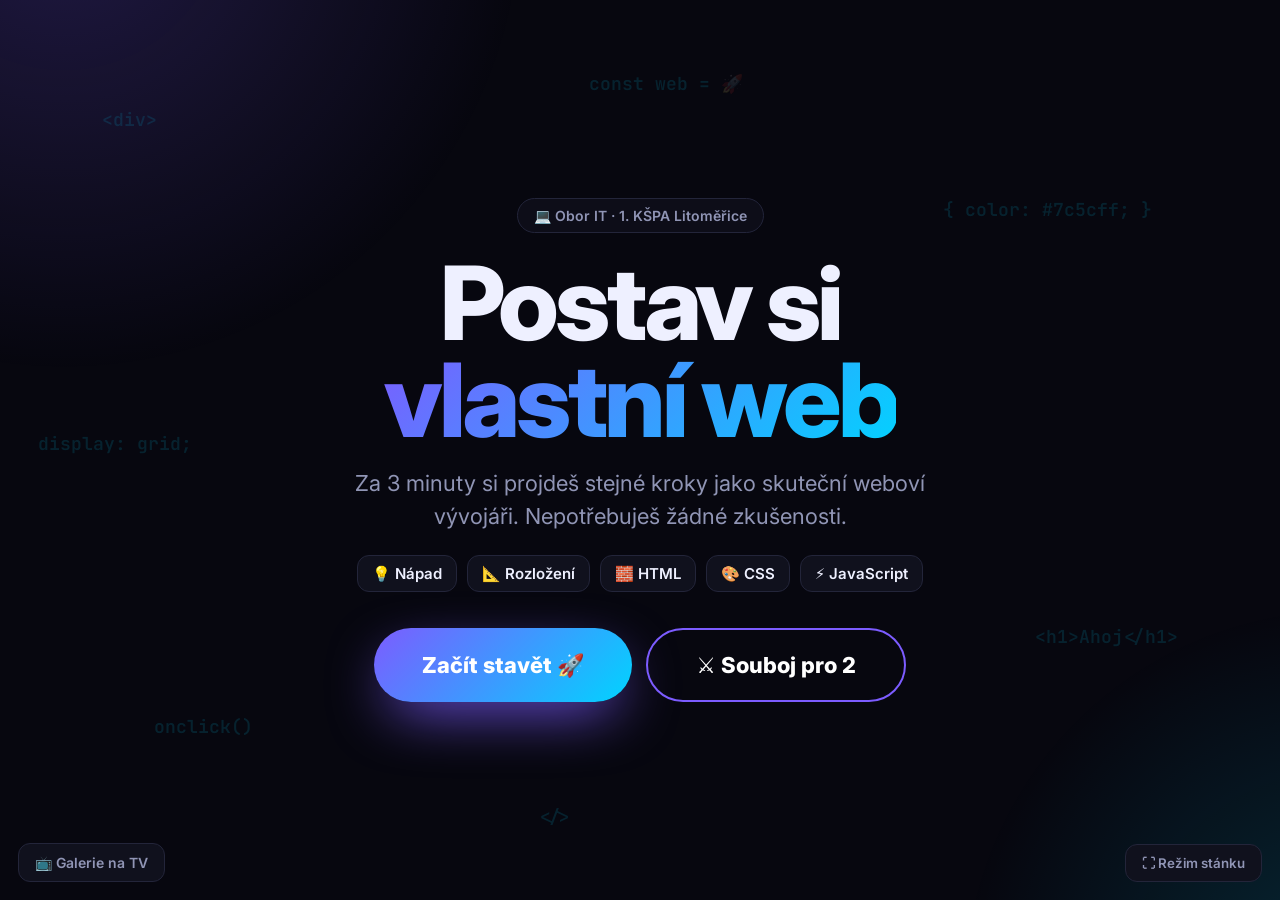
==== commit 9d4b1f0d: "Improve Czech voice selection and speech settings Refine voice selection and speech synthesis parame" ====
--- a/index.html
+++ b/index.html
@@ -3810,14 +3810,21 @@
 
 // 🗣️ Bajtík mluví (český hlas prohlížeče)
 let csVoice = null;
-function pickVoice(){ try { const v = speechSynthesis.getVoices(); csVoice = v.find(x => /^cs/i.test(x.lang)) || null; } catch(e){} }
+function pickVoice(){
+  try {
+    // nejlepší dostupný český hlas: Premium/Enhanced (Mac), Natural/Online (Edge), Google (Chrome)
+    const score = v => (/premium/i.test(v.name) ? 60 : 0) + (/natural|online/i.test(v.name) ? 55 : 0) + (/enhanced|vylepšen/i.test(v.name) ? 45 : 0) + (/google/i.test(v.name) ? 20 : 0);
+    const vs = speechSynthesis.getVoices().filter(x => /^cs/i.test(x.lang)).sort((a, b) => score(b) - score(a));
+    csVoice = vs[0] || null;
+  } catch(e){}
+}
 try { pickVoice(); speechSynthesis.onvoiceschanged = pickVoice; } catch(e){}
 function speak(t){
   if (muted || !csVoice || viewerMode) return;
   try {
     speechSynthesis.cancel();
-    const u = new SpeechSynthesisUtterance(t.replace(/\p{Extended_Pictographic}|\uFE0F|\u200D/gu, '').replace(/[„“]/g, ''));
-    u.voice = csVoice; u.lang = csVoice.lang; u.rate = 1.08; u.pitch = 1.35; speechSynthesis.speak(u);
+    const u = new SpeechSynthesisUtterance(t.replace(/\p{Extended_Pictographic}|\uFE0F|\u200D/gu, '').replace(/[„“]/g, '').replace(/…/g, ',').replace(/\s+/g, ' ').trim());
+    u.voice = csVoice; u.lang = csVoice.lang; u.rate = 1.02; u.pitch = 1.08; u.volume = 1; speechSynthesis.speak(u);
   } catch(e){}
 }
 
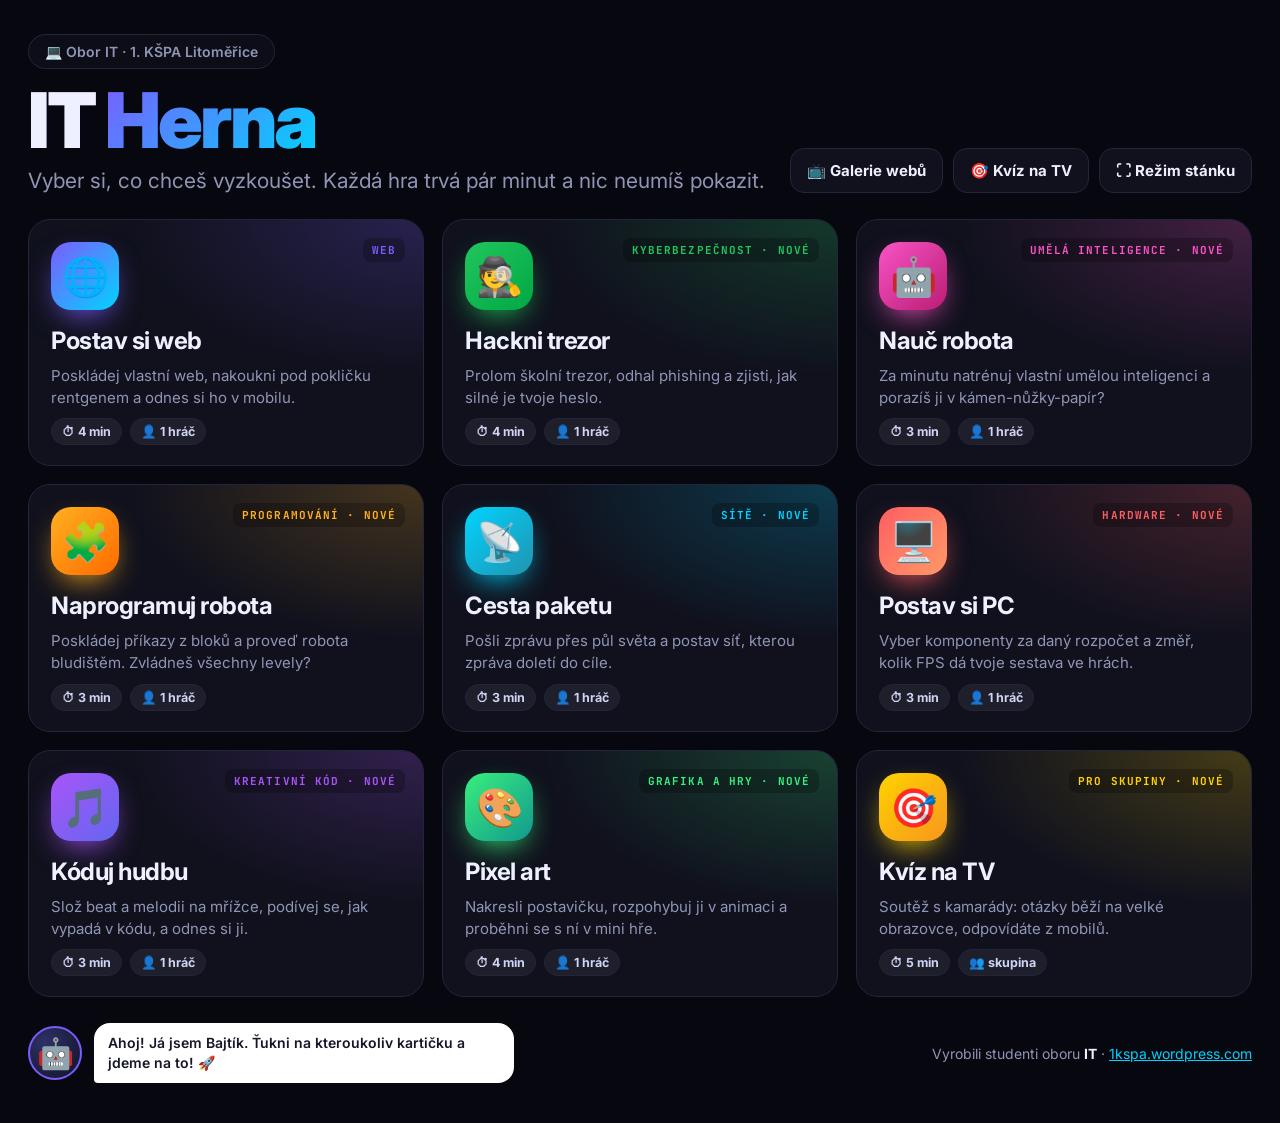
==== commit dbac9874: "IT Herna: rozcestník + 8 nových aplikací" ====
--- a/index.html
+++ b/index.html
@@ -3,3966 +3,103 @@
 <head>
 <meta charset="utf-8">
 <meta name="viewport" content="width=device-width, initial-scale=1">
-<title>Postav si web – IT stánek</title>
+<title>IT Herna – 1. KŠPA Litoměřice</title>
 <link rel="preconnect" href="https://fonts.googleapis.com">
-<link href="https://fonts.googleapis.com/css2?family=Inter:wght@400;500;600;700;800&family=JetBrains+Mono:wght@400;600&family=Poppins:wght@600;800&family=Playfair+Display:wght@700;800&family=Space+Grotesk:wght@600;700&family=Bebas+Neue&display=swap" rel="stylesheet">
-<script>/* qrcode-generator 1.4.4 (MIT, Kazuhiko Arase) – vloženo kvůli offline režimu */
-//---------------------------------------------------------------------
-//
-// QR Code Generator for JavaScript
-//
-// Copyright (c) 2009 Kazuhiko Arase
-//
-// URL: http://www.d-project.com/
-//
-// Licensed under the MIT license:
-//  http://www.opensource.org/licenses/mit-license.php
-//
-// The word 'QR Code' is registered trademark of
-// DENSO WAVE INCORPORATED
-//  http://www.denso-wave.com/qrcode/faqpatent-e.html
-//
-//---------------------------------------------------------------------
-
-var qrcode = function() {
-
-  //---------------------------------------------------------------------
-  // qrcode
-  //---------------------------------------------------------------------
-
-  /**
-   * qrcode
-   * @param typeNumber 1 to 40
-   * @param errorCorrectionLevel 'L','M','Q','H'
-   */
-  var qrcode = function(typeNumber, errorCorrectionLevel) {
-
-    var PAD0 = 0xEC;
-    var PAD1 = 0x11;
-
-    var _typeNumber = typeNumber;
-    var _errorCorrectionLevel = QRErrorCorrectionLevel[errorCorrectionLevel];
-    var _modules = null;
-    var _moduleCount = 0;
-    var _dataCache = null;
-    var _dataList = [];
-
-    var _this = {};
-
-    var makeImpl = function(test, maskPattern) {
-
-      _moduleCount = _typeNumber * 4 + 17;
-      _modules = function(moduleCount) {
-        var modules = new Array(moduleCount);
-        for (var row = 0; row < moduleCount; row += 1) {
-          modules[row] = new Array(moduleCount);
-          for (var col = 0; col < moduleCount; col += 1) {
-            modules[row][col] = null;
-          }
-        }
-        return modules;
-      }(_moduleCount);
-
-      setupPositionProbePattern(0, 0);
-      setupPositionProbePattern(_moduleCount - 7, 0);
-      setupPositionProbePattern(0, _moduleCount - 7);
-      setupPositionAdjustPattern();
-      setupTimingPattern();
-      setupTypeInfo(test, maskPattern);
-
-      if (_typeNumber >= 7) {
-        setupTypeNumber(test);
-      }
-
-      if (_dataCache == null) {
-        _dataCache = createData(_typeNumber, _errorCorrectionLevel, _dataList);
-      }
-
-      mapData(_dataCache, maskPattern);
-    };
-
-    var setupPositionProbePattern = function(row, col) {
-
-      for (var r = -1; r <= 7; r += 1) {
-
-        if (row + r <= -1 || _moduleCount <= row + r) continue;
-
-        for (var c = -1; c <= 7; c += 1) {
-
-          if (col + c <= -1 || _moduleCount <= col + c) continue;
-
-          if ( (0 <= r && r <= 6 && (c == 0 || c == 6) )
-              || (0 <= c && c <= 6 && (r == 0 || r == 6) )
-              || (2 <= r && r <= 4 && 2 <= c && c <= 4) ) {
-            _modules[row + r][col + c] = true;
-          } else {
-            _modules[row + r][col + c] = false;
-          }
-        }
-      }
-    };
-
-    var getBestMaskPattern = function() {
-
-      var minLostPoint = 0;
-      var pattern = 0;
-
-      for (var i = 0; i < 8; i += 1) {
-
-        makeImpl(true, i);
-
-        var lostPoint = QRUtil.getLostPoint(_this);
-
-        if (i == 0 || minLostPoint > lostPoint) {
-          minLostPoint = lostPoint;
-          pattern = i;
-        }
-      }
-
-      return pattern;
-    };
-
-    var setupTimingPattern = function() {
-
-      for (var r = 8; r < _moduleCount - 8; r += 1) {
-        if (_modules[r][6] != null) {
-          continue;
-        }
-        _modules[r][6] = (r % 2 == 0);
-      }
-
-      for (var c = 8; c < _moduleCount - 8; c += 1) {
-        if (_modules[6][c] != null) {
-          continue;
-        }
-        _modules[6][c] = (c % 2 == 0);
-      }
-    };
-
-    var setupPositionAdjustPattern = function() {
-
-      var pos = QRUtil.getPatternPosition(_typeNumber);
-
-      for (var i = 0; i < pos.length; i += 1) {
-
-        for (var j = 0; j < pos.length; j += 1) {
-
-          var row = pos[i];
-          var col = pos[j];
-
-          if (_modules[row][col] != null) {
-            continue;
-          }
-
-          for (var r = -2; r <= 2; r += 1) {
-
-            for (var c = -2; c <= 2; c += 1) {
-
-              if (r == -2 || r == 2 || c == -2 || c == 2
-                  || (r == 0 && c == 0) ) {
-                _modules[row + r][col + c] = true;
-              } else {
-                _modules[row + r][col + c] = false;
-              }
-            }
-          }
-        }
-      }
-    };
-
-    var setupTypeNumber = function(test) {
-
-      var bits = QRUtil.getBCHTypeNumber(_typeNumber);
-
-      for (var i = 0; i < 18; i += 1) {
-        var mod = (!test && ( (bits >> i) & 1) == 1);
-        _modules[Math.floor(i / 3)][i % 3 + _moduleCount - 8 - 3] = mod;
-      }
-
-      for (var i = 0; i < 18; i += 1) {
-        var mod = (!test && ( (bits >> i) & 1) == 1);
-        _modules[i % 3 + _moduleCount - 8 - 3][Math.floor(i / 3)] = mod;
-      }
-    };
-
-    var setupTypeInfo = function(test, maskPattern) {
-
-      var data = (_errorCorrectionLevel << 3) | maskPattern;
-      var bits = QRUtil.getBCHTypeInfo(data);
-
-      // vertical
-      for (var i = 0; i < 15; i += 1) {
-
-        var mod = (!test && ( (bits >> i) & 1) == 1);
-
-        if (i < 6) {
-          _modules[i][8] = mod;
-        } else if (i < 8) {
-          _modules[i + 1][8] = mod;
-        } else {
-          _modules[_moduleCount - 15 + i][8] = mod;
-        }
-      }
-
-      // horizontal
-      for (var i = 0; i < 15; i += 1) {
-
-        var mod = (!test && ( (bits >> i) & 1) == 1);
-
-        if (i < 8) {
-          _modules[8][_moduleCount - i - 1] = mod;
-        } else if (i < 9) {
-          _modules[8][15 - i - 1 + 1] = mod;
-        } else {
-          _modules[8][15 - i - 1] = mod;
-        }
-      }
-
-      // fixed module
-      _modules[_moduleCount - 8][8] = (!test);
-    };
-
-    var mapData = function(data, maskPattern) {
-
-      var inc = -1;
-      var row = _moduleCount - 1;
-      var bitIndex = 7;
-      var byteIndex = 0;
-      var maskFunc = QRUtil.getMaskFunction(maskPattern);
-
-      for (var col = _moduleCount - 1; col > 0; col -= 2) {
-
-        if (col == 6) col -= 1;
-
-        while (true) {
-
-          for (var c = 0; c < 2; c += 1) {
-
-            if (_modules[row][col - c] == null) {
-
-              var dark = false;
-
-              if (byteIndex < data.length) {
-                dark = ( ( (data[byteIndex] >>> bitIndex) & 1) == 1);
-              }
-
-              var mask = maskFunc(row, col - c);
-
-              if (mask) {
-                dark = !dark;
-              }
-
-              _modules[row][col - c] = dark;
-              bitIndex -= 1;
-
-              if (bitIndex == -1) {
-                byteIndex += 1;
-                bitIndex = 7;
-              }
-            }
-          }
-
-          row += inc;
-
-          if (row < 0 || _moduleCount <= row) {
-            row -= inc;
-            inc = -inc;
-            break;
-          }
-        }
-      }
-    };
-
-    var createBytes = function(buffer, rsBlocks) {
-
-      var offset = 0;
-
-      var maxDcCount = 0;
-      var maxEcCount = 0;
-
-      var dcdata = new Array(rsBlocks.length);
-      var ecdata = new Array(rsBlocks.length);
-
-      for (var r = 0; r < rsBlocks.length; r += 1) {
-
-        var dcCount = rsBlocks[r].dataCount;
-        var ecCount = rsBlocks[r].totalCount - dcCount;
-
-        maxDcCount = Math.max(maxDcCount, dcCount);
-        maxEcCount = Math.max(maxEcCount, ecCount);
-
-        dcdata[r] = new Array(dcCount);
-
-        for (var i = 0; i < dcdata[r].length; i += 1) {
-          dcdata[r][i] = 0xff & buffer.getBuffer()[i + offset];
-        }
-        offset += dcCount;
-
-        var rsPoly = QRUtil.getErrorCorrectPolynomial(ecCount);
-        var rawPoly = qrPolynomial(dcdata[r], rsPoly.getLength() - 1);
-
-        var modPoly = rawPoly.mod(rsPoly);
-        ecdata[r] = new Array(rsPoly.getLength() - 1);
-        for (var i = 0; i < ecdata[r].length; i += 1) {
-          var modIndex = i + modPoly.getLength() - ecdata[r].length;
-          ecdata[r][i] = (modIndex >= 0)? modPoly.getAt(modIndex) : 0;
-        }
-      }
-
-      var totalCodeCount = 0;
-      for (var i = 0; i < rsBlocks.length; i += 1) {
-        totalCodeCount += rsBlocks[i].totalCount;
-      }
-
-      var data = new Array(totalCodeCount);
-      var index = 0;
-
-      for (var i = 0; i < maxDcCount; i += 1) {
-        for (var r = 0; r < rsBlocks.length; r += 1) {
-          if (i < dcdata[r].length) {
-            data[index] = dcdata[r][i];
-            index += 1;
-          }
-        }
-      }
-
-      for (var i = 0; i < maxEcCount; i += 1) {
-        for (var r = 0; r < rsBlocks.length; r += 1) {
-          if (i < ecdata[r].length) {
-            data[index] = ecdata[r][i];
-            index += 1;
-          }
-        }
-      }
-
-      return data;
-    };
-
-    var createData = function(typeNumber, errorCorrectionLevel, dataList) {
-
-      var rsBlocks = QRRSBlock.getRSBlocks(typeNumber, errorCorrectionLevel);
-
-      var buffer = qrBitBuffer();
-
-      for (var i = 0; i < dataList.length; i += 1) {
-        var data = dataList[i];
-        buffer.put(data.getMode(), 4);
-        buffer.put(data.getLength(), QRUtil.getLengthInBits(data.getMode(), typeNumber) );
-        data.write(buffer);
-      }
-
-      // calc num max data.
-      var totalDataCount = 0;
-      for (var i = 0; i < rsBlocks.length; i += 1) {
-        totalDataCount += rsBlocks[i].dataCount;
-      }
-
-      if (buffer.getLengthInBits() > totalDataCount * 8) {
-        throw 'code length overflow. ('
-          + buffer.getLengthInBits()
-          + '>'
-          + totalDataCount * 8
-          + ')';
-      }
-
-      // end code
-      if (buffer.getLengthInBits() + 4 <= totalDataCount * 8) {
-        buffer.put(0, 4);
-      }
-
-      // padding
-      while (buffer.getLengthInBits() % 8 != 0) {
-        buffer.putBit(false);
-      }
-
-      // padding
-      while (true) {
-
-        if (buffer.getLengthInBits() >= totalDataCount * 8) {
-          break;
-        }
-        buffer.put(PAD0, 8);
-
-        if (buffer.getLengthInBits() >= totalDataCount * 8) {
-          break;
-        }
-        buffer.put(PAD1, 8);
-      }
-
-      return createBytes(buffer, rsBlocks);
-    };
-
-    _this.addData = function(data, mode) {
-
-      mode = mode || 'Byte';
-
-      var newData = null;
-
-      switch(mode) {
-      case 'Numeric' :
-        newData = qrNumber(data);
-        break;
-      case 'Alphanumeric' :
-        newData = qrAlphaNum(data);
-        break;
-      case 'Byte' :
-        newData = qr8BitByte(data);
-        break;
-      case 'Kanji' :
-        newData = qrKanji(data);
-        break;
-      default :
-        throw 'mode:' + mode;
-      }
-
-      _dataList.push(newData);
-      _dataCache = null;
-    };
-
-    _this.isDark = function(row, col) {
-      if (row < 0 || _moduleCount <= row || col < 0 || _moduleCount <= col) {
-        throw row + ',' + col;
-      }
-      return _modules[row][col];
-    };
-
-    _this.getModuleCount = function() {
-      return _moduleCount;
-    };
-
-    _this.make = function() {
-      if (_typeNumber < 1) {
-        var typeNumber = 1;
-
-        for (; typeNumber < 40; typeNumber++) {
-          var rsBlocks = QRRSBlock.getRSBlocks(typeNumber, _errorCorrectionLevel);
-          var buffer = qrBitBuffer();
-
-          for (var i = 0; i < _dataList.length; i++) {
-            var data = _dataList[i];
-            buffer.put(data.getMode(), 4);
-            buffer.put(data.getLength(), QRUtil.getLengthInBits(data.getMode(), typeNumber) );
-            data.write(buffer);
-          }
-
-          var totalDataCount = 0;
-          for (var i = 0; i < rsBlocks.length; i++) {
-            totalDataCount += rsBlocks[i].dataCount;
-          }
-
-          if (buffer.getLengthInBits() <= totalDataCount * 8) {
-            break;
-          }
-        }
-
-        _typeNumber = typeNumber;
-      }
-
-      makeImpl(false, getBestMaskPattern() );
-    };
-
-    _this.createTableTag = function(cellSize, margin) {
-
-      cellSize = cellSize || 2;
-      margin = (typeof margin == 'undefined')? cellSize * 4 : margin;
-
-      var qrHtml = '';
-
-      qrHtml += '<table style="';
-      qrHtml += ' border-width: 0px; border-style: none;';
-      qrHtml += ' border-collapse: collapse;';
-      qrHtml += ' padding: 0px; margin: ' + margin + 'px;';
-      qrHtml += '">';
-      qrHtml += '<tbody>';
-
-      for (var r = 0; r < _this.getModuleCount(); r += 1) {
-
-        qrHtml += '<tr>';
-
-        for (var c = 0; c < _this.getModuleCount(); c += 1) {
-          qrHtml += '<td style="';
-          qrHtml += ' border-width: 0px; border-style: none;';
-          qrHtml += ' border-collapse: collapse;';
-          qrHtml += ' padding: 0px; margin: 0px;';
-          qrHtml += ' width: ' + cellSize + 'px;';
-          qrHtml += ' height: ' + cellSize + 'px;';
-          qrHtml += ' background-color: ';
-          qrHtml += _this.isDark(r, c)? '#000000' : '#ffffff';
-          qrHtml += ';';
-          qrHtml += '"/>';
-        }
-
-        qrHtml += '</tr>';
-      }
-
-      qrHtml += '</tbody>';
-      qrHtml += '</table>';
-
-      return qrHtml;
-    };
-
-    _this.createSvgTag = function(cellSize, margin, alt, title) {
-
-      var opts = {};
-      if (typeof arguments[0] == 'object') {
-        // Called by options.
-        opts = arguments[0];
-        // overwrite cellSize and margin.
-        cellSize = opts.cellSize;
-        margin = opts.margin;
-        alt = opts.alt;
-        title = opts.title;
-      }
-
-      cellSize = cellSize || 2;
-      margin = (typeof margin == 'undefined')? cellSize * 4 : margin;
-
-      // Compose alt property surrogate
-      alt = (typeof alt === 'string') ? {text: alt} : alt || {};
-      alt.text = alt.text || null;
-      alt.id = (alt.text) ? alt.id || 'qrcode-description' : null;
-
-      // Compose title property surrogate
-      title = (typeof title === 'string') ? {text: title} : title || {};
-      title.text = title.text || null;
-      title.id = (title.text) ? title.id || 'qrcode-title' : null;
-
-      var size = _this.getModuleCount() * cellSize + margin * 2;
-      var c, mc, r, mr, qrSvg='', rect;
-
-      rect = 'l' + cellSize + ',0 0,' + cellSize +
-        ' -' + cellSize + ',0 0,-' + cellSize + 'z ';
-
-      qrSvg += '<svg version="1.1" xmlns="http://www.w3.org/2000/svg"';
-      qrSvg += !opts.scalable ? ' width="' + size + 'px" height="' + size + 'px"' : '';
-      qrSvg += ' viewBox="0 0 ' + size + ' ' + size + '" ';
-      qrSvg += ' preserveAspectRatio="xMinYMin meet"';
-      qrSvg += (title.text || alt.text) ? ' role="img" aria-labelledby="' +
-          escapeXml([title.id, alt.id].join(' ').trim() ) + '"' : '';
-      qrSvg += '>';
-      qrSvg += (title.text) ? '<title id="' + escapeXml(title.id) + '">' +
-          escapeXml(title.text) + '</title>' : '';
-      qrSvg += (alt.text) ? '<description id="' + escapeXml(alt.id) + '">' +
-          escapeXml(alt.text) + '</description>' : '';
-      qrSvg += '<rect width="100%" height="100%" fill="white" cx="0" cy="0"/>';
-      qrSvg += '<path d="';
-
-      for (r = 0; r < _this.getModuleCount(); r += 1) {
-        mr = r * cellSize + margin;
-        for (c = 0; c < _this.getModuleCount(); c += 1) {
-          if (_this.isDark(r, c) ) {
-            mc = c*cellSize+margin;
-            qrSvg += 'M' + mc + ',' + mr + rect;
-          }
-        }
-      }
-
-      qrSvg += '" stroke="transparent" fill="black"/>';
-      qrSvg += '</svg>';
-
-      return qrSvg;
-    };
-
-    _this.createDataURL = function(cellSize, margin) {
-
-      cellSize = cellSize || 2;
-      margin = (typeof margin == 'undefined')? cellSize * 4 : margin;
-
-      var size = _this.getModuleCount() * cellSize + margin * 2;
-      var min = margin;
-      var max = size - margin;
-
-      return createDataURL(size, size, function(x, y) {
-        if (min <= x && x < max && min <= y && y < max) {
-          var c = Math.floor( (x - min) / cellSize);
-          var r = Math.floor( (y - min) / cellSize);
-          return _this.isDark(r, c)? 0 : 1;
-        } else {
-          return 1;
-        }
-      } );
-    };
-
-    _this.createImgTag = function(cellSize, margin, alt) {
-
-      cellSize = cellSize || 2;
-      margin = (typeof margin == 'undefined')? cellSize * 4 : margin;
-
-      var size = _this.getModuleCount() * cellSize + margin * 2;
-
-      var img = '';
-      img += '<img';
-      img += '\u0020src="';
-      img += _this.createDataURL(cellSize, margin);
-      img += '"';
-      img += '\u0020width="';
-      img += size;
-      img += '"';
-      img += '\u0020height="';
-      img += size;
-      img += '"';
-      if (alt) {
-        img += '\u0020alt="';
-        img += escapeXml(alt);
-        img += '"';
-      }
-      img += '/>';
-
-      return img;
-    };
-
-    var escapeXml = function(s) {
-      var escaped = '';
-      for (var i = 0; i < s.length; i += 1) {
-        var c = s.charAt(i);
-        switch(c) {
-        case '<': escaped += '&lt;'; break;
-        case '>': escaped += '&gt;'; break;
-        case '&': escaped += '&amp;'; break;
-        case '"': escaped += '&quot;'; break;
-        default : escaped += c; break;
-        }
-      }
-      return escaped;
-    };
-
-    var _createHalfASCII = function(margin) {
-      var cellSize = 1;
-      margin = (typeof margin == 'undefined')? cellSize * 2 : margin;
-
-      var size = _this.getModuleCount() * cellSize + margin * 2;
-      var min = margin;
-      var max = size - margin;
-
-      var y, x, r1, r2, p;
-
-      var blocks = {
-        '██': '█',
-        '█ ': '▀',
-        ' █': '▄',
-        '  ': ' '
-      };
-
-      var blocksLastLineNoMargin = {
-        '██': '▀',
-        '█ ': '▀',
-        ' █': ' ',
-        '  ': ' '
-      };
-
-      var ascii = '';
-      for (y = 0; y < size; y += 2) {
-        r1 = Math.floor((y - min) / cellSize);
-        r2 = Math.floor((y + 1 - min) / cellSize);
-        for (x = 0; x < size; x += 1) {
-          p = '█';
-
-          if (min <= x && x < max && min <= y && y < max && _this.isDark(r1, Math.floor((x - min) / cellSize))) {
-            p = ' ';
-          }
-
-          if (min <= x && x < max && min <= y+1 && y+1 < max && _this.isDark(r2, Math.floor((x - min) / cellSize))) {
-            p += ' ';
-          }
-          else {
-            p += '█';
-          }
-
-          // Output 2 characters per pixel, to create full square. 1 character per pixels gives only half width of square.
-          ascii += (margin < 1 && y+1 >= max) ? blocksLastLineNoMargin[p] : blocks[p];
-        }
-
-        ascii += '\n';
-      }
-
-      if (size % 2 && margin > 0) {
-        return ascii.substring(0, ascii.length - size - 1) + Array(size+1).join('▀');
-      }
-
-      return ascii.substring(0, ascii.length-1);
-    };
-
-    _this.createASCII = function(cellSize, margin) {
-      cellSize = cellSize || 1;
-
-      if (cellSize < 2) {
-        return _createHalfASCII(margin);
-      }
-
-      cellSize -= 1;
-      margin = (typeof margin == 'undefined')? cellSize * 2 : margin;
-
-      var size = _this.getModuleCount() * cellSize + margin * 2;
-      var min = margin;
-      var max = size - margin;
-
-      var y, x, r, p;
-
-      var white = Array(cellSize+1).join('██');
-      var black = Array(cellSize+1).join('  ');
-
-      var ascii = '';
-      var line = '';
-      for (y = 0; y < size; y += 1) {
-        r = Math.floor( (y - min) / cellSize);
-        line = '';
-        for (x = 0; x < size; x += 1) {
-          p = 1;
-
-          if (min <= x && x < max && min <= y && y < max && _this.isDark(r, Math.floor((x - min) / cellSize))) {
-            p = 0;
-          }
-
-          // Output 2 characters per pixel, to create full square. 1 character per pixels gives only half width of square.
-          line += p ? white : black;
-        }
-
-        for (r = 0; r < cellSize; r += 1) {
-          ascii += line + '\n';
-        }
-      }
-
-      return ascii.substring(0, ascii.length-1);
-    };
-
-    _this.renderTo2dContext = function(context, cellSize) {
-      cellSize = cellSize || 2;
-      var length = _this.getModuleCount();
-      for (var row = 0; row < length; row++) {
-        for (var col = 0; col < length; col++) {
-          context.fillStyle = _this.isDark(row, col) ? 'black' : 'white';
-          context.fillRect(row * cellSize, col * cellSize, cellSize, cellSize);
-        }
-      }
-    }
-
-    return _this;
-  };
-
-  //---------------------------------------------------------------------
-  // qrcode.stringToBytes
-  //---------------------------------------------------------------------
-
-  qrcode.stringToBytesFuncs = {
-    'default' : function(s) {
-      var bytes = [];
-      for (var i = 0; i < s.length; i += 1) {
-        var c = s.charCodeAt(i);
-        bytes.push(c & 0xff);
-      }
-      return bytes;
-    }
-  };
-
-  qrcode.stringToBytes = qrcode.stringToBytesFuncs['default'];
-
-  //---------------------------------------------------------------------
-  // qrcode.createStringToBytes
-  //---------------------------------------------------------------------
-
-  /**
-   * @param unicodeData base64 string of byte array.
-   * [16bit Unicode],[16bit Bytes], ...
-   * @param numChars
-   */
-  qrcode.createStringToBytes = function(unicodeData, numChars) {
-
-    // create conversion map.
-
-    var unicodeMap = function() {
-
-      var bin = base64DecodeInputStream(unicodeData);
-      var read = function() {
-        var b = bin.read();
-        if (b == -1) throw 'eof';
-        return b;
-      };
-
-      var count = 0;
-      var unicodeMap = {};
-      while (true) {
-        var b0 = bin.read();
-        if (b0 == -1) break;
-        var b1 = read();
-        var b2 = read();
-        var b3 = read();
-        var k = String.fromCharCode( (b0 << 8) | b1);
-        var v = (b2 << 8) | b3;
-        unicodeMap[k] = v;
-        count += 1;
-      }
-      if (count != numChars) {
-        throw count + ' != ' + numChars;
-      }
-
-      return unicodeMap;
-    }();
-
-    var unknownChar = '?'.charCodeAt(0);
-
-    return function(s) {
-      var bytes = [];
-      for (var i = 0; i < s.length; i += 1) {
-        var c = s.charCodeAt(i);
-        if (c < 128) {
-          bytes.push(c);
-        } else {
-          var b = unicodeMap[s.charAt(i)];
-          if (typeof b == 'number') {
-            if ( (b & 0xff) == b) {
-              // 1byte
-              bytes.push(b);
-            } else {
-              // 2bytes
-              bytes.push(b >>> 8);
-              bytes.push(b & 0xff);
-            }
-          } else {
-            bytes.push(unknownChar);
-          }
-        }
-      }
-      return bytes;
-    };
-  };
-
-  //---------------------------------------------------------------------
-  // QRMode
-  //---------------------------------------------------------------------
-
-  var QRMode = {
-    MODE_NUMBER :    1 << 0,
-    MODE_ALPHA_NUM : 1 << 1,
-    MODE_8BIT_BYTE : 1 << 2,
-    MODE_KANJI :     1 << 3
-  };
-
-  //---------------------------------------------------------------------
-  // QRErrorCorrectionLevel
-  //---------------------------------------------------------------------
-
-  var QRErrorCorrectionLevel = {
-    L : 1,
-    M : 0,
-    Q : 3,
-    H : 2
-  };
-
-  //---------------------------------------------------------------------
-  // QRMaskPattern
-  //---------------------------------------------------------------------
-
-  var QRMaskPattern = {
-    PATTERN000 : 0,
-    PATTERN001 : 1,
-    PATTERN010 : 2,
-    PATTERN011 : 3,
-    PATTERN100 : 4,
-    PATTERN101 : 5,
-    PATTERN110 : 6,
-    PATTERN111 : 7
-  };
-
-  //---------------------------------------------------------------------
-  // QRUtil
-  //---------------------------------------------------------------------
-
-  var QRUtil = function() {
-
-    var PATTERN_POSITION_TABLE = [
-      [],
-      [6, 18],
-      [6, 22],
-      [6, 26],
-      [6, 30],
-      [6, 34],
-      [6, 22, 38],
-      [6, 24, 42],
-      [6, 26, 46],
-      [6, 28, 50],
-      [6, 30, 54],
-      [6, 32, 58],
-      [6, 34, 62],
-      [6, 26, 46, 66],
-      [6, 26, 48, 70],
-      [6, 26, 50, 74],
-      [6, 30, 54, 78],
-      [6, 30, 56, 82],
-      [6, 30, 58, 86],
-      [6, 34, 62, 90],
-      [6, 28, 50, 72, 94],
-      [6, 26, 50, 74, 98],
-      [6, 30, 54, 78, 102],
-      [6, 28, 54, 80, 106],
-      [6, 32, 58, 84, 110],
-      [6, 30, 58, 86, 114],
-      [6, 34, 62, 90, 118],
-      [6, 26, 50, 74, 98, 122],
-      [6, 30, 54, 78, 102, 126],
-      [6, 26, 52, 78, 104, 130],
-      [6, 30, 56, 82, 108, 134],
-      [6, 34, 60, 86, 112, 138],
-      [6, 30, 58, 86, 114, 142],
-      [6, 34, 62, 90, 118, 146],
-      [6, 30, 54, 78, 102, 126, 150],
-      [6, 24, 50, 76, 102, 128, 154],
-      [6, 28, 54, 80, 106, 132, 158],
-      [6, 32, 58, 84, 110, 136, 162],
-      [6, 26, 54, 82, 110, 138, 166],
-      [6, 30, 58, 86, 114, 142, 170]
-    ];
-    var G15 = (1 << 10) | (1 << 8) | (1 << 5) | (1 << 4) | (1 << 2) | (1 << 1) | (1 << 0);
-    var G18 = (1 << 12) | (1 << 11) | (1 << 10) | (1 << 9) | (1 << 8) | (1 << 5) | (1 << 2) | (1 << 0);
-    var G15_MASK = (1 << 14) | (1 << 12) | (1 << 10) | (1 << 4) | (1 << 1);
-
-    var _this = {};
-
-    var getBCHDigit = function(data) {
-      var digit = 0;
-      while (data != 0) {
-        digit += 1;
-        data >>>= 1;
-      }
-      return digit;
-    };
-
-    _this.getBCHTypeInfo = function(data) {
-      var d = data << 10;
-      while (getBCHDigit(d) - getBCHDigit(G15) >= 0) {
-        d ^= (G15 << (getBCHDigit(d) - getBCHDigit(G15) ) );
-      }
-      return ( (data << 10) | d) ^ G15_MASK;
-    };
-
-    _this.getBCHTypeNumber = function(data) {
-      var d = data << 12;
-      while (getBCHDigit(d) - getBCHDigit(G18) >= 0) {
-        d ^= (G18 << (getBCHDigit(d) - getBCHDigit(G18) ) );
-      }
-      return (data << 12) | d;
-    };
-
-    _this.getPatternPosition = function(typeNumber) {
-      return PATTERN_POSITION_TABLE[typeNumber - 1];
-    };
-
-    _this.getMaskFunction = function(maskPattern) {
-
-      switch (maskPattern) {
-
-      case QRMaskPattern.PATTERN000 :
-        return function(i, j) { return (i + j) % 2 == 0; };
-      case QRMaskPattern.PATTERN001 :
-        return function(i, j) { return i % 2 == 0; };
-      case QRMaskPattern.PATTERN010 :
-        return function(i, j) { return j % 3 == 0; };
-      case QRMaskPattern.PATTERN011 :
-        return function(i, j) { return (i + j) % 3 == 0; };
-      case QRMaskPattern.PATTERN100 :
-        return function(i, j) { return (Math.floor(i / 2) + Math.floor(j / 3) ) % 2 == 0; };
-      case QRMaskPattern.PATTERN101 :
-        return function(i, j) { return (i * j) % 2 + (i * j) % 3 == 0; };
-      case QRMaskPattern.PATTERN110 :
-        return function(i, j) { return ( (i * j) % 2 + (i * j) % 3) % 2 == 0; };
-      case QRMaskPattern.PATTERN111 :
-        return function(i, j) { return ( (i * j) % 3 + (i + j) % 2) % 2 == 0; };
-
-      default :
-        throw 'bad maskPattern:' + maskPattern;
-      }
-    };
-
-    _this.getErrorCorrectPolynomial = function(errorCorrectLength) {
-      var a = qrPolynomial([1], 0);
-      for (var i = 0; i < errorCorrectLength; i += 1) {
-        a = a.multiply(qrPolynomial([1, QRMath.gexp(i)], 0) );
-      }
-      return a;
-    };
-
-    _this.getLengthInBits = function(mode, type) {
-
-      if (1 <= type && type < 10) {
-
-        // 1 - 9
-
-        switch(mode) {
-        case QRMode.MODE_NUMBER    : return 10;
-        case QRMode.MODE_ALPHA_NUM : return 9;
-        case QRMode.MODE_8BIT_BYTE : return 8;
-        case QRMode.MODE_KANJI     : return 8;
-        default :
-          throw 'mode:' + mode;
-        }
-
-      } else if (type < 27) {
-
-        // 10 - 26
-
-        switch(mode) {
-        case QRMode.MODE_NUMBER    : return 12;
-        case QRMode.MODE_ALPHA_NUM : return 11;
-        case QRMode.MODE_8BIT_BYTE : return 16;
-        case QRMode.MODE_KANJI     : return 10;
-        default :
-          throw 'mode:' + mode;
-        }
-
-      } else if (type < 41) {
-
-        // 27 - 40
-
-        switch(mode) {
-        case QRMode.MODE_NUMBER    : return 14;
-        case QRMode.MODE_ALPHA_NUM : return 13;
-        case QRMode.MODE_8BIT_BYTE : return 16;
-        case QRMode.MODE_KANJI     : return 12;
-        default :
-          throw 'mode:' + mode;
-        }
-
-      } else {
-        throw 'type:' + type;
-      }
-    };
-
-    _this.getLostPoint = function(qrcode) {
-
-      var moduleCount = qrcode.getModuleCount();
-
-      var lostPoint = 0;
-
-      // LEVEL1
-
-      for (var row = 0; row < moduleCount; row += 1) {
-        for (var col = 0; col < moduleCount; col += 1) {
-
-          var sameCount = 0;
-          var dark = qrcode.isDark(row, col);
-
-          for (var r = -1; r <= 1; r += 1) {
-
-            if (row + r < 0 || moduleCount <= row + r) {
-              continue;
-            }
-
-            for (var c = -1; c <= 1; c += 1) {
-
-              if (col + c < 0 || moduleCount <= col + c) {
-                continue;
-              }
-
-              if (r == 0 && c == 0) {
-                continue;
-              }
-
-              if (dark == qrcode.isDark(row + r, col + c) ) {
-                sameCount += 1;
-              }
-            }
-          }
-
-          if (sameCount > 5) {
-            lostPoint += (3 + sameCount - 5);
-          }
-        }
-      };
-
-      // LEVEL2
-
-      for (var row = 0; row < moduleCount - 1; row += 1) {
-        for (var col = 0; col < moduleCount - 1; col += 1) {
-          var count = 0;
-          if (qrcode.isDark(row, col) ) count += 1;
-          if (qrcode.isDark(row + 1, col) ) count += 1;
-          if (qrcode.isDark(row, col + 1) ) count += 1;
-          if (qrcode.isDark(row + 1, col + 1) ) count += 1;
-          if (count == 0 || count == 4) {
-            lostPoint += 3;
-          }
-        }
-      }
-
-      // LEVEL3
-
-      for (var row = 0; row < moduleCount; row += 1) {
-        for (var col = 0; col < moduleCount - 6; col += 1) {
-          if (qrcode.isDark(row, col)
-              && !qrcode.isDark(row, col + 1)
-              &&  qrcode.isDark(row, col + 2)
-              &&  qrcode.isDark(row, col + 3)
-              &&  qrcode.isDark(row, col + 4)
-              && !qrcode.isDark(row, col + 5)
-              &&  qrcode.isDark(row, col + 6) ) {
-            lostPoint += 40;
-          }
-        }
-      }
-
-      for (var col = 0; col < moduleCount; col += 1) {
-        for (var row = 0; row < moduleCount - 6; row += 1) {
-          if (qrcode.isDark(row, col)
-              && !qrcode.isDark(row + 1, col)
-              &&  qrcode.isDark(row + 2, col)
-              &&  qrcode.isDark(row + 3, col)
-              &&  qrcode.isDark(row + 4, col)
-              && !qrcode.isDark(row + 5, col)
-              &&  qrcode.isDark(row + 6, col) ) {
-            lostPoint += 40;
-          }
-        }
-      }
-
-      // LEVEL4
-
-      var darkCount = 0;
-
-      for (var col = 0; col < moduleCount; col += 1) {
-        for (var row = 0; row < moduleCount; row += 1) {
-          if (qrcode.isDark(row, col) ) {
-            darkCount += 1;
-          }
-        }
-      }
-
-      var ratio = Math.abs(100 * darkCount / moduleCount / moduleCount - 50) / 5;
-      lostPoint += ratio * 10;
-
-      return lostPoint;
-    };
-
-    return _this;
-  }();
-
-  //---------------------------------------------------------------------
-  // QRMath
-  //---------------------------------------------------------------------
-
-  var QRMath = function() {
-
-    var EXP_TABLE = new Array(256);
-    var LOG_TABLE = new Array(256);
-
-    // initialize tables
-    for (var i = 0; i < 8; i += 1) {
-      EXP_TABLE[i] = 1 << i;
-    }
-    for (var i = 8; i < 256; i += 1) {
-      EXP_TABLE[i] = EXP_TABLE[i - 4]
-        ^ EXP_TABLE[i - 5]
-        ^ EXP_TABLE[i - 6]
-        ^ EXP_TABLE[i - 8];
-    }
-    for (var i = 0; i < 255; i += 1) {
-      LOG_TABLE[EXP_TABLE[i] ] = i;
-    }
-
-    var _this = {};
-
-    _this.glog = function(n) {
-
-      if (n < 1) {
-        throw 'glog(' + n + ')';
-      }
-
-      return LOG_TABLE[n];
-    };
-
-    _this.gexp = function(n) {
-
-      while (n < 0) {
-        n += 255;
-      }
-
-      while (n >= 256) {
-        n -= 255;
-      }
-
-      return EXP_TABLE[n];
-    };
-
-    return _this;
-  }();
-
-  //---------------------------------------------------------------------
-  // qrPolynomial
-  //---------------------------------------------------------------------
-
-  function qrPolynomial(num, shift) {
-
-    if (typeof num.length == 'undefined') {
-      throw num.length + '/' + shift;
-    }
-
-    var _num = function() {
-      var offset = 0;
-      while (offset < num.length && num[offset] == 0) {
-        offset += 1;
-      }
-      var _num = new Array(num.length - offset + shift);
-      for (var i = 0; i < num.length - offset; i += 1) {
-        _num[i] = num[i + offset];
-      }
-      return _num;
-    }();
-
-    var _this = {};
-
-    _this.getAt = function(index) {
-      return _num[index];
-    };
-
-    _this.getLength = function() {
-      return _num.length;
-    };
-
-    _this.multiply = function(e) {
-
-      var num = new Array(_this.getLength() + e.getLength() - 1);
-
-      for (var i = 0; i < _this.getLength(); i += 1) {
-        for (var j = 0; j < e.getLength(); j += 1) {
-          num[i + j] ^= QRMath.gexp(QRMath.glog(_this.getAt(i) ) + QRMath.glog(e.getAt(j) ) );
-        }
-      }
-
-      return qrPolynomial(num, 0);
-    };
-
-    _this.mod = function(e) {
-
-      if (_this.getLength() - e.getLength() < 0) {
-        return _this;
-      }
-
-      var ratio = QRMath.glog(_this.getAt(0) ) - QRMath.glog(e.getAt(0) );
-
-      var num = new Array(_this.getLength() );
-      for (var i = 0; i < _this.getLength(); i += 1) {
-        num[i] = _this.getAt(i);
-      }
-
-      for (var i = 0; i < e.getLength(); i += 1) {
-        num[i] ^= QRMath.gexp(QRMath.glog(e.getAt(i) ) + ratio);
-      }
-
-      // recursive call
-      return qrPolynomial(num, 0).mod(e);
-    };
-
-    return _this;
-  };
-
-  //---------------------------------------------------------------------
-  // QRRSBlock
-  //---------------------------------------------------------------------
-
-  var QRRSBlock = function() {
-
-    var RS_BLOCK_TABLE = [
-
-      // L
-      // M
-      // Q
-      // H
-
-      // 1
-      [1, 26, 19],
-      [1, 26, 16],
-      [1, 26, 13],
-      [1, 26, 9],
-
-      // 2
-      [1, 44, 34],
-      [1, 44, 28],
-      [1, 44, 22],
-      [1, 44, 16],
-
-      // 3
-      [1, 70, 55],
-      [1, 70, 44],
-      [2, 35, 17],
-      [2, 35, 13],
-
-      // 4
-      [1, 100, 80],
-      [2, 50, 32],
-      [2, 50, 24],
-      [4, 25, 9],
-
-      // 5
-      [1, 134, 108],
-      [2, 67, 43],
-      [2, 33, 15, 2, 34, 16],
-      [2, 33, 11, 2, 34, 12],
-
-      // 6
-      [2, 86, 68],
-      [4, 43, 27],
-      [4, 43, 19],
-      [4, 43, 15],
-
-      // 7
-      [2, 98, 78],
-      [4, 49, 31],
-      [2, 32, 14, 4, 33, 15],
-      [4, 39, 13, 1, 40, 14],
-
-      // 8
-      [2, 121, 97],
-      [2, 60, 38, 2, 61, 39],
-      [4, 40, 18, 2, 41, 19],
-      [4, 40, 14, 2, 41, 15],
-
-      // 9
-      [2, 146, 116],
-      [3, 58, 36, 2, 59, 37],
-      [4, 36, 16, 4, 37, 17],
-      [4, 36, 12, 4, 37, 13],
-
-      // 10
-      [2, 86, 68, 2, 87, 69],
-      [4, 69, 43, 1, 70, 44],
-      [6, 43, 19, 2, 44, 20],
-      [6, 43, 15, 2, 44, 16],
-
-      // 11
-      [4, 101, 81],
-      [1, 80, 50, 4, 81, 51],
-      [4, 50, 22, 4, 51, 23],
-      [3, 36, 12, 8, 37, 13],
-
-      // 12
-      [2, 116, 92, 2, 117, 93],
-      [6, 58, 36, 2, 59, 37],
-      [4, 46, 20, 6, 47, 21],
-      [7, 42, 14, 4, 43, 15],
-
-      // 13
-      [4, 133, 107],
-      [8, 59, 37, 1, 60, 38],
-      [8, 44, 20, 4, 45, 21],
-      [12, 33, 11, 4, 34, 12],
-
-      // 14
-      [3, 145, 115, 1, 146, 116],
-      [4, 64, 40, 5, 65, 41],
-      [11, 36, 16, 5, 37, 17],
-      [11, 36, 12, 5, 37, 13],
-
-      // 15
-      [5, 109, 87, 1, 110, 88],
-      [5, 65, 41, 5, 66, 42],
-      [5, 54, 24, 7, 55, 25],
-      [11, 36, 12, 7, 37, 13],
-
-      // 16
-      [5, 122, 98, 1, 123, 99],
-      [7, 73, 45, 3, 74, 46],
-      [15, 43, 19, 2, 44, 20],
-      [3, 45, 15, 13, 46, 16],
-
-      // 17
-      [1, 135, 107, 5, 136, 108],
-      [10, 74, 46, 1, 75, 47],
-      [1, 50, 22, 15, 51, 23],
-      [2, 42, 14, 17, 43, 15],
-
-      // 18
-      [5, 150, 120, 1, 151, 121],
-      [9, 69, 43, 4, 70, 44],
-      [17, 50, 22, 1, 51, 23],
-      [2, 42, 14, 19, 43, 15],
-
-      // 19
-      [3, 141, 113, 4, 142, 114],
-      [3, 70, 44, 11, 71, 45],
-      [17, 47, 21, 4, 48, 22],
-      [9, 39, 13, 16, 40, 14],
-
-      // 20
-      [3, 135, 107, 5, 136, 108],
-      [3, 67, 41, 13, 68, 42],
-      [15, 54, 24, 5, 55, 25],
-      [15, 43, 15, 10, 44, 16],
-
-      // 21
-      [4, 144, 116, 4, 145, 117],
-      [17, 68, 42],
-      [17, 50, 22, 6, 51, 23],
-      [19, 46, 16, 6, 47, 17],
-
-      // 22
-      [2, 139, 111, 7, 140, 112],
-      [17, 74, 46],
-      [7, 54, 24, 16, 55, 25],
-      [34, 37, 13],
-
-      // 23
-      [4, 151, 121, 5, 152, 122],
-      [4, 75, 47, 14, 76, 48],
-      [11, 54, 24, 14, 55, 25],
-      [16, 45, 15, 14, 46, 16],
-
-      // 24
-      [6, 147, 117, 4, 148, 118],
-      [6, 73, 45, 14, 74, 46],
-      [11, 54, 24, 16, 55, 25],
-      [30, 46, 16, 2, 47, 17],
-
-      // 25
-      [8, 132, 106, 4, 133, 107],
-      [8, 75, 47, 13, 76, 48],
-      [7, 54, 24, 22, 55, 25],
-      [22, 45, 15, 13, 46, 16],
-
-      // 26
-      [10, 142, 114, 2, 143, 115],
-      [19, 74, 46, 4, 75, 47],
-      [28, 50, 22, 6, 51, 23],
-      [33, 46, 16, 4, 47, 17],
-
-      // 27
-      [8, 152, 122, 4, 153, 123],
-      [22, 73, 45, 3, 74, 46],
-      [8, 53, 23, 26, 54, 24],
-      [12, 45, 15, 28, 46, 16],
-
-      // 28
-      [3, 147, 117, 10, 148, 118],
-      [3, 73, 45, 23, 74, 46],
-      [4, 54, 24, 31, 55, 25],
-      [11, 45, 15, 31, 46, 16],
-
-      // 29
-      [7, 146, 116, 7, 147, 117],
-      [21, 73, 45, 7, 74, 46],
-      [1, 53, 23, 37, 54, 24],
-      [19, 45, 15, 26, 46, 16],
-
-      // 30
-      [5, 145, 115, 10, 146, 116],
-      [19, 75, 47, 10, 76, 48],
-      [15, 54, 24, 25, 55, 25],
-      [23, 45, 15, 25, 46, 16],
-
-      // 31
-      [13, 145, 115, 3, 146, 116],
-      [2, 74, 46, 29, 75, 47],
-      [42, 54, 24, 1, 55, 25],
-      [23, 45, 15, 28, 46, 16],
-
-      // 32
-      [17, 145, 115],
-      [10, 74, 46, 23, 75, 47],
-      [10, 54, 24, 35, 55, 25],
-      [19, 45, 15, 35, 46, 16],
-
-      // 33
-      [17, 145, 115, 1, 146, 116],
-      [14, 74, 46, 21, 75, 47],
-      [29, 54, 24, 19, 55, 25],
-      [11, 45, 15, 46, 46, 16],
-
-      // 34
-      [13, 145, 115, 6, 146, 116],
-      [14, 74, 46, 23, 75, 47],
-      [44, 54, 24, 7, 55, 25],
-      [59, 46, 16, 1, 47, 17],
-
-      // 35
-      [12, 151, 121, 7, 152, 122],
-      [12, 75, 47, 26, 76, 48],
-      [39, 54, 24, 14, 55, 25],
-      [22, 45, 15, 41, 46, 16],
-
-      // 36
-      [6, 151, 121, 14, 152, 122],
-      [6, 75, 47, 34, 76, 48],
-      [46, 54, 24, 10, 55, 25],
-      [2, 45, 15, 64, 46, 16],
-
-      // 37
-      [17, 152, 122, 4, 153, 123],
-      [29, 74, 46, 14, 75, 47],
-      [49, 54, 24, 10, 55, 25],
-      [24, 45, 15, 46, 46, 16],
-
-      // 38
-      [4, 152, 122, 18, 153, 123],
-      [13, 74, 46, 32, 75, 47],
-      [48, 54, 24, 14, 55, 25],
-      [42, 45, 15, 32, 46, 16],
-
-      // 39
-      [20, 147, 117, 4, 148, 118],
-      [40, 75, 47, 7, 76, 48],
-      [43, 54, 24, 22, 55, 25],
-      [10, 45, 15, 67, 46, 16],
-
-      // 40
-      [19, 148, 118, 6, 149, 119],
-      [18, 75, 47, 31, 76, 48],
-      [34, 54, 24, 34, 55, 25],
-      [20, 45, 15, 61, 46, 16]
-    ];
-
-    var qrRSBlock = function(totalCount, dataCount) {
-      var _this = {};
-      _this.totalCount = totalCount;
-      _this.dataCount = dataCount;
-      return _this;
-    };
-
-    var _this = {};
-
-    var getRsBlockTable = function(typeNumber, errorCorrectionLevel) {
-
-      switch(errorCorrectionLevel) {
-      case QRErrorCorrectionLevel.L :
-        return RS_BLOCK_TABLE[(typeNumber - 1) * 4 + 0];
-      case QRErrorCorrectionLevel.M :
-        return RS_BLOCK_TABLE[(typeNumber - 1) * 4 + 1];
-      case QRErrorCorrectionLevel.Q :
-        return RS_BLOCK_TABLE[(typeNumber - 1) * 4 + 2];
-      case QRErrorCorrectionLevel.H :
-        return RS_BLOCK_TABLE[(typeNumber - 1) * 4 + 3];
-      default :
-        return undefined;
-      }
-    };
-
-    _this.getRSBlocks = function(typeNumber, errorCorrectionLevel) {
-
-      var rsBlock = getRsBlockTable(typeNumber, errorCorrectionLevel);
-
-      if (typeof rsBlock == 'undefined') {
-        throw 'bad rs block @ typeNumber:' + typeNumber +
-            '/errorCorrectionLevel:' + errorCorrectionLevel;
-      }
-
-      var length = rsBlock.length / 3;
-
-      var list = [];
-
-      for (var i = 0; i < length; i += 1) {
-
-        var count = rsBlock[i * 3 + 0];
-        var totalCount = rsBlock[i * 3 + 1];
-        var dataCount = rsBlock[i * 3 + 2];
-
-        for (var j = 0; j < count; j += 1) {
-          list.push(qrRSBlock(totalCount, dataCount) );
-        }
-      }
-
-      return list;
-    };
-
-    return _this;
-  }();
-
-  //---------------------------------------------------------------------
-  // qrBitBuffer
-  //---------------------------------------------------------------------
-
-  var qrBitBuffer = function() {
-
-    var _buffer = [];
-    var _length = 0;
-
-    var _this = {};
-
-    _this.getBuffer = function() {
-      return _buffer;
-    };
-
-    _this.getAt = function(index) {
-      var bufIndex = Math.floor(index / 8);
-      return ( (_buffer[bufIndex] >>> (7 - index % 8) ) & 1) == 1;
-    };
-
-    _this.put = function(num, length) {
-      for (var i = 0; i < length; i += 1) {
-        _this.putBit( ( (num >>> (length - i - 1) ) & 1) == 1);
-      }
-    };
-
-    _this.getLengthInBits = function() {
-      return _length;
-    };
-
-    _this.putBit = function(bit) {
-
-      var bufIndex = Math.floor(_length / 8);
-      if (_buffer.length <= bufIndex) {
-        _buffer.push(0);
-      }
-
-      if (bit) {
-        _buffer[bufIndex] |= (0x80 >>> (_length % 8) );
-      }
-
-      _length += 1;
-    };
-
-    return _this;
-  };
-
-  //---------------------------------------------------------------------
-  // qrNumber
-  //---------------------------------------------------------------------
-
-  var qrNumber = function(data) {
-
-    var _mode = QRMode.MODE_NUMBER;
-    var _data = data;
-
-    var _this = {};
-
-    _this.getMode = function() {
-      return _mode;
-    };
-
-    _this.getLength = function(buffer) {
-      return _data.length;
-    };
-
-    _this.write = function(buffer) {
-
-      var data = _data;
-
-      var i = 0;
-
-      while (i + 2 < data.length) {
-        buffer.put(strToNum(data.substring(i, i + 3) ), 10);
-        i += 3;
-      }
-
-      if (i < data.length) {
-        if (data.length - i == 1) {
-          buffer.put(strToNum(data.substring(i, i + 1) ), 4);
-        } else if (data.length - i == 2) {
-          buffer.put(strToNum(data.substring(i, i + 2) ), 7);
-        }
-      }
-    };
-
-    var strToNum = function(s) {
-      var num = 0;
-      for (var i = 0; i < s.length; i += 1) {
-        num = num * 10 + chatToNum(s.charAt(i) );
-      }
-      return num;
-    };
-
-    var chatToNum = function(c) {
-      if ('0' <= c && c <= '9') {
-        return c.charCodeAt(0) - '0'.charCodeAt(0);
-      }
-      throw 'illegal char :' + c;
-    };
-
-    return _this;
-  };
-
-  //---------------------------------------------------------------------
-  // qrAlphaNum
-  //---------------------------------------------------------------------
-
-  var qrAlphaNum = function(data) {
-
-    var _mode = QRMode.MODE_ALPHA_NUM;
-    var _data = data;
-
-    var _this = {};
-
-    _this.getMode = function() {
-      return _mode;
-    };
-
-    _this.getLength = function(buffer) {
-      return _data.length;
-    };
-
-    _this.write = function(buffer) {
-
-      var s = _data;
-
-      var i = 0;
-
-      while (i + 1 < s.length) {
-        buffer.put(
-          getCode(s.charAt(i) ) * 45 +
-          getCode(s.charAt(i + 1) ), 11);
-        i += 2;
-      }
-
-      if (i < s.length) {
-        buffer.put(getCode(s.charAt(i) ), 6);
-      }
-    };
-
-    var getCode = function(c) {
-
-      if ('0' <= c && c <= '9') {
-        return c.charCodeAt(0) - '0'.charCodeAt(0);
-      } else if ('A' <= c && c <= 'Z') {
-        return c.charCodeAt(0) - 'A'.charCodeAt(0) + 10;
-      } else {
-        switch (c) {
-        case ' ' : return 36;
-        case '$' : return 37;
-        case '%' : return 38;
-        case '*' : return 39;
-        case '+' : return 40;
-        case '-' : return 41;
-        case '.' : return 42;
-        case '/' : return 43;
-        case ':' : return 44;
-        default :
-          throw 'illegal char :' + c;
-        }
-      }
-    };
-
-    return _this;
-  };
-
-  //---------------------------------------------------------------------
-  // qr8BitByte
-  //---------------------------------------------------------------------
-
-  var qr8BitByte = function(data) {
-
-    var _mode = QRMode.MODE_8BIT_BYTE;
-    var _data = data;
-    var _bytes = qrcode.stringToBytes(data);
-
-    var _this = {};
-
-    _this.getMode = function() {
-      return _mode;
-    };
-
-    _this.getLength = function(buffer) {
-      return _bytes.length;
-    };
-
-    _this.write = function(buffer) {
-      for (var i = 0; i < _bytes.length; i += 1) {
-        buffer.put(_bytes[i], 8);
-      }
-    };
-
-    return _this;
-  };
-
-  //---------------------------------------------------------------------
-  // qrKanji
-  //---------------------------------------------------------------------
-
-  var qrKanji = function(data) {
-
-    var _mode = QRMode.MODE_KANJI;
-    var _data = data;
-
-    var stringToBytes = qrcode.stringToBytesFuncs['SJIS'];
-    if (!stringToBytes) {
-      throw 'sjis not supported.';
-    }
-    !function(c, code) {
-      // self test for sjis support.
-      var test = stringToBytes(c);
-      if (test.length != 2 || ( (test[0] << 8) | test[1]) != code) {
-        throw 'sjis not supported.';
-      }
-    }('\u53cb', 0x9746);
-
-    var _bytes = stringToBytes(data);
-
-    var _this = {};
-
-    _this.getMode = function() {
-      return _mode;
-    };
-
-    _this.getLength = function(buffer) {
-      return ~~(_bytes.length / 2);
-    };
-
-    _this.write = function(buffer) {
-
-      var data = _bytes;
-
-      var i = 0;
-
-      while (i + 1 < data.length) {
-
-        var c = ( (0xff & data[i]) << 8) | (0xff & data[i + 1]);
-
-        if (0x8140 <= c && c <= 0x9FFC) {
-          c -= 0x8140;
-        } else if (0xE040 <= c && c <= 0xEBBF) {
-          c -= 0xC140;
-        } else {
-          throw 'illegal char at ' + (i + 1) + '/' + c;
-        }
-
-        c = ( (c >>> 8) & 0xff) * 0xC0 + (c & 0xff);
-
-        buffer.put(c, 13);
-
-        i += 2;
-      }
-
-      if (i < data.length) {
-        throw 'illegal char at ' + (i + 1);
-      }
-    };
-
-    return _this;
-  };
-
-  //=====================================================================
-  // GIF Support etc.
-  //
-
-  //---------------------------------------------------------------------
-  // byteArrayOutputStream
-  //---------------------------------------------------------------------
-
-  var byteArrayOutputStream = function() {
-
-    var _bytes = [];
-
-    var _this = {};
-
-    _this.writeByte = function(b) {
-      _bytes.push(b & 0xff);
-    };
-
-    _this.writeShort = function(i) {
-      _this.writeByte(i);
-      _this.writeByte(i >>> 8);
-    };
-
-    _this.writeBytes = function(b, off, len) {
-      off = off || 0;
-      len = len || b.length;
-      for (var i = 0; i < len; i += 1) {
-        _this.writeByte(b[i + off]);
-      }
-    };
-
-    _this.writeString = function(s) {
-      for (var i = 0; i < s.length; i += 1) {
-        _this.writeByte(s.charCodeAt(i) );
-      }
-    };
-
-    _this.toByteArray = function() {
-      return _bytes;
-    };
-
-    _this.toString = function() {
-      var s = '';
-      s += '[';
-      for (var i = 0; i < _bytes.length; i += 1) {
-        if (i > 0) {
-          s += ',';
-        }
-        s += _bytes[i];
-      }
-      s += ']';
-      return s;
-    };
-
-    return _this;
-  };
-
-  //---------------------------------------------------------------------
-  // base64EncodeOutputStream
-  //---------------------------------------------------------------------
-
-  var base64EncodeOutputStream = function() {
-
-    var _buffer = 0;
-    var _buflen = 0;
-    var _length = 0;
-    var _base64 = '';
-
-    var _this = {};
-
-    var writeEncoded = function(b) {
-      _base64 += String.fromCharCode(encode(b & 0x3f) );
-    };
-
-    var encode = function(n) {
-      if (n < 0) {
-        // error.
-      } else if (n < 26) {
-        return 0x41 + n;
-      } else if (n < 52) {
-        return 0x61 + (n - 26);
-      } else if (n < 62) {
-        return 0x30 + (n - 52);
-      } else if (n == 62) {
-        return 0x2b;
-      } else if (n == 63) {
-        return 0x2f;
-      }
-      throw 'n:' + n;
-    };
-
-    _this.writeByte = function(n) {
-
-      _buffer = (_buffer << 8) | (n & 0xff);
-      _buflen += 8;
-      _length += 1;
-
-      while (_buflen >= 6) {
-        writeEncoded(_buffer >>> (_buflen - 6) );
-        _buflen -= 6;
-      }
-    };
-
-    _this.flush = function() {
-
-      if (_buflen > 0) {
-        writeEncoded(_buffer << (6 - _buflen) );
-        _buffer = 0;
-        _buflen = 0;
-      }
-
-      if (_length % 3 != 0) {
-        // padding
-        var padlen = 3 - _length % 3;
-        for (var i = 0; i < padlen; i += 1) {
-          _base64 += '=';
-        }
-      }
-    };
-
-    _this.toString = function() {
-      return _base64;
-    };
-
-    return _this;
-  };
-
-  //---------------------------------------------------------------------
-  // base64DecodeInputStream
-  //---------------------------------------------------------------------
-
-  var base64DecodeInputStream = function(str) {
-
-    var _str = str;
-    var _pos = 0;
-    var _buffer = 0;
-    var _buflen = 0;
-
-    var _this = {};
-
-    _this.read = function() {
-
-      while (_buflen < 8) {
-
-        if (_pos >= _str.length) {
-          if (_buflen == 0) {
-            return -1;
-          }
-          throw 'unexpected end of file./' + _buflen;
-        }
-
-        var c = _str.charAt(_pos);
-        _pos += 1;
-
-        if (c == '=') {
-          _buflen = 0;
-          return -1;
-        } else if (c.match(/^\s$/) ) {
-          // ignore if whitespace.
-          continue;
-        }
-
-        _buffer = (_buffer << 6) | decode(c.charCodeAt(0) );
-        _buflen += 6;
-      }
-
-      var n = (_buffer >>> (_buflen - 8) ) & 0xff;
-      _buflen -= 8;
-      return n;
-    };
-
-    var decode = function(c) {
-      if (0x41 <= c && c <= 0x5a) {
-        return c - 0x41;
-      } else if (0x61 <= c && c <= 0x7a) {
-        return c - 0x61 + 26;
-      } else if (0x30 <= c && c <= 0x39) {
-        return c - 0x30 + 52;
-      } else if (c == 0x2b) {
-        return 62;
-      } else if (c == 0x2f) {
-        return 63;
-      } else {
-        throw 'c:' + c;
-      }
-    };
-
-    return _this;
-  };
-
-  //---------------------------------------------------------------------
-  // gifImage (B/W)
-  //---------------------------------------------------------------------
-
-  var gifImage = function(width, height) {
-
-    var _width = width;
-    var _height = height;
-    var _data = new Array(width * height);
-
-    var _this = {};
-
-    _this.setPixel = function(x, y, pixel) {
-      _data[y * _width + x] = pixel;
-    };
-
-    _this.write = function(out) {
-
-      //---------------------------------
-      // GIF Signature
-
-      out.writeString('GIF87a');
-
-      //---------------------------------
-      // Screen Descriptor
-
-      out.writeShort(_width);
-      out.writeShort(_height);
-
-      out.writeByte(0x80); // 2bit
-      out.writeByte(0);
-      out.writeByte(0);
-
-      //---------------------------------
-      // Global Color Map
-
-      // black
-      out.writeByte(0x00);
-      out.writeByte(0x00);
-      out.writeByte(0x00);
-
-      // white
-      out.writeByte(0xff);
-      out.writeByte(0xff);
-      out.writeByte(0xff);
-
-      //---------------------------------
-      // Image Descriptor
-
-      out.writeString(',');
-      out.writeShort(0);
-      out.writeShort(0);
-      out.writeShort(_width);
-      out.writeShort(_height);
-      out.writeByte(0);
-
-      //---------------------------------
-      // Local Color Map
-
-      //---------------------------------
-      // Raster Data
-
-      var lzwMinCodeSize = 2;
-      var raster = getLZWRaster(lzwMinCodeSize);
-
-      out.writeByte(lzwMinCodeSize);
-
-      var offset = 0;
-
-      while (raster.length - offset > 255) {
-        out.writeByte(255);
-        out.writeBytes(raster, offset, 255);
-        offset += 255;
-      }
-
-      out.writeByte(raster.length - offset);
-      out.writeBytes(raster, offset, raster.length - offset);
-      out.writeByte(0x00);
-
-      //---------------------------------
-      // GIF Terminator
-      out.writeString(';');
-    };
-
-    var bitOutputStream = function(out) {
-
-      var _out = out;
-      var _bitLength = 0;
-      var _bitBuffer = 0;
-
-      var _this = {};
-
-      _this.write = function(data, length) {
-
-        if ( (data >>> length) != 0) {
-          throw 'length over';
-        }
-
-        while (_bitLength + length >= 8) {
-          _out.writeByte(0xff & ( (data << _bitLength) | _bitBuffer) );
-          length -= (8 - _bitLength);
-          data >>>= (8 - _bitLength);
-          _bitBuffer = 0;
-          _bitLength = 0;
-        }
-
-        _bitBuffer = (data << _bitLength) | _bitBuffer;
-        _bitLength = _bitLength + length;
-      };
-
-      _this.flush = function() {
-        if (_bitLength > 0) {
-          _out.writeByte(_bitBuffer);
-        }
-      };
-
-      return _this;
-    };
-
-    var getLZWRaster = function(lzwMinCodeSize) {
-
-      var clearCode = 1 << lzwMinCodeSize;
-      var endCode = (1 << lzwMinCodeSize) + 1;
-      var bitLength = lzwMinCodeSize + 1;
-
-      // Setup LZWTable
-      var table = lzwTable();
-
-      for (var i = 0; i < clearCode; i += 1) {
-        table.add(String.fromCharCode(i) );
-      }
-      table.add(String.fromCharCode(clearCode) );
-      table.add(String.fromCharCode(endCode) );
-
-      var byteOut = byteArrayOutputStream();
-      var bitOut = bitOutputStream(byteOut);
-
-      // clear code
-      bitOut.write(clearCode, bitLength);
-
-      var dataIndex = 0;
-
-      var s = String.fromCharCode(_data[dataIndex]);
-      dataIndex += 1;
-
-      while (dataIndex < _data.length) {
-
-        var c = String.fromCharCode(_data[dataIndex]);
-        dataIndex += 1;
-
-        if (table.contains(s + c) ) {
-
-          s = s + c;
-
-        } else {
-
-          bitOut.write(table.indexOf(s), bitLength);
-
-          if (table.size() < 0xfff) {
-
-            if (table.size() == (1 << bitLength) ) {
-              bitLength += 1;
-            }
-
-            table.add(s + c);
-          }
-
-          s = c;
-        }
-      }
-
-      bitOut.write(table.indexOf(s), bitLength);
-
-      // end code
-      bitOut.write(endCode, bitLength);
-
-      bitOut.flush();
-
-      return byteOut.toByteArray();
-    };
-
-    var lzwTable = function() {
-
-      var _map = {};
-      var _size = 0;
-
-      var _this = {};
-
-      _this.add = function(key) {
-        if (_this.contains(key) ) {
-          throw 'dup key:' + key;
-        }
-        _map[key] = _size;
-        _size += 1;
-      };
-
-      _this.size = function() {
-        return _size;
-      };
-
-      _this.indexOf = function(key) {
-        return _map[key];
-      };
-
-      _this.contains = function(key) {
-        return typeof _map[key] != 'undefined';
-      };
-
-      return _this;
-    };
-
-    return _this;
-  };
-
-  var createDataURL = function(width, height, getPixel) {
-    var gif = gifImage(width, height);
-    for (var y = 0; y < height; y += 1) {
-      for (var x = 0; x < width; x += 1) {
-        gif.setPixel(x, y, getPixel(x, y) );
-      }
-    }
-
-    var b = byteArrayOutputStream();
-    gif.write(b);
-
-    var base64 = base64EncodeOutputStream();
-    var bytes = b.toByteArray();
-    for (var i = 0; i < bytes.length; i += 1) {
-      base64.writeByte(bytes[i]);
-    }
-    base64.flush();
-
-    return 'data:image/gif;base64,' + base64;
-  };
-
-  //---------------------------------------------------------------------
-  // returns qrcode function.
-
-  return qrcode;
-}();
-
-// multibyte support
-!function() {
-
-  qrcode.stringToBytesFuncs['UTF-8'] = function(s) {
-    // http://stackoverflow.com/questions/18729405/how-to-convert-utf8-string-to-byte-array
-    function toUTF8Array(str) {
-      var utf8 = [];
-      for (var i=0; i < str.length; i++) {
-        var charcode = str.charCodeAt(i);
-        if (charcode < 0x80) utf8.push(charcode);
-        else if (charcode < 0x800) {
-          utf8.push(0xc0 | (charcode >> 6),
-              0x80 | (charcode & 0x3f));
-        }
-        else if (charcode < 0xd800 || charcode >= 0xe000) {
-          utf8.push(0xe0 | (charcode >> 12),
-              0x80 | ((charcode>>6) & 0x3f),
-              0x80 | (charcode & 0x3f));
-        }
-        // surrogate pair
-        else {
-          i++;
-          // UTF-16 encodes 0x10000-0x10FFFF by
-          // subtracting 0x10000 and splitting the
-          // 20 bits of 0x0-0xFFFFF into two halves
-          charcode = 0x10000 + (((charcode & 0x3ff)<<10)
-            | (str.charCodeAt(i) & 0x3ff));
-          utf8.push(0xf0 | (charcode >>18),
-              0x80 | ((charcode>>12) & 0x3f),
-              0x80 | ((charcode>>6) & 0x3f),
-              0x80 | (charcode & 0x3f));
-        }
-      }
-      return utf8;
-    }
-    return toUTF8Array(s);
-  };
-
-}();
-
-(function (factory) {
-  if (typeof define === 'function' && define.amd) {
-      define([], factory);
-  } else if (typeof exports === 'object') {
-      module.exports = factory();
-  }
-}(function () {
-    return qrcode;
-}));
-
-</script>
+<link href="https://fonts.googleapis.com/css2?family=Inter:wght@400;500;600;700;800;900&family=JetBrains+Mono:wght@400;600&display=swap" rel="stylesheet">
+<link rel="stylesheet" href="shared/common.css">
 <style>
-:root{--bg:#07070f;--panel:#10111d;--line:#23253a;--txt:#eef0ff;--mut:#9095b5;--acc:#7c5cff;--acc2:#00d4ff}
-*{box-sizing:border-box}
-html,body{margin:0;height:100%;background:var(--bg);color:var(--txt);font-family:Inter,system-ui,sans-serif;-webkit-tap-highlight-color:transparent;overflow:hidden;touch-action:manipulation}
-body::before{content:'';position:fixed;inset:0;background:radial-gradient(60vw 60vw at 5% -10%,rgba(124,92,255,.22),transparent 60%),radial-gradient(50vw 50vw at 105% 110%,rgba(0,212,255,.16),transparent 60%);pointer-events:none}
-button{font-family:inherit;cursor:pointer;color:inherit}
-.screen{position:fixed;inset:0;display:none}
-.screen.on{display:flex}
-.grad{background:linear-gradient(135deg,var(--acc),var(--acc2));-webkit-background-clip:text;background-clip:text;color:transparent}
-
-/* ---------- INTRO ---------- */
-#intro{flex-direction:column;align-items:center;justify-content:center;text-align:center;padding:24px;overflow:hidden}
+.wrap{max-width:1320px;margin:0 auto;padding:34px 28px 40px}
+.top{display:flex;align-items:flex-end;justify-content:space-between;gap:20px;flex-wrap:wrap;margin-bottom:26px}
 .badge{display:inline-flex;gap:8px;padding:8px 16px;border-radius:999px;border:1px solid var(--line);background:rgba(16,17,29,.7);font-weight:600;font-size:14px;color:var(--mut)}
-#intro h1{font-size:clamp(44px,8vw,110px);font-weight:800;letter-spacing:-.04em;line-height:.95;margin:22px 0 18px}
-#intro p{color:var(--mut);font-size:clamp(16px,2vw,22px);max-width:640px;line-height:1.5;margin:0 0 22px}
-.mini{display:flex;flex-wrap:wrap;justify-content:center;gap:10px;margin-bottom:36px}
-.mini span{padding:8px 14px;border-radius:12px;background:var(--panel);border:1px solid var(--line);font-weight:600;font-size:15px}
-.big{font-size:22px;font-weight:800;padding:22px 48px;border-radius:999px;border:0;color:#fff;background:linear-gradient(135deg,var(--acc),var(--acc2));box-shadow:0 20px 60px -15px var(--acc);animation:pulse 2.2s infinite}
-.big:active{transform:scale(.96)}
-@keyframes pulse{50%{box-shadow:0 20px 80px -5px var(--acc)}}
-.kiosk{position:absolute;bottom:18px;right:18px;border:1px solid var(--line);background:var(--panel);color:var(--mut);padding:10px 16px;border-radius:12px;font-weight:600}
-.floaties span{position:absolute;font:600 18px 'JetBrains Mono',monospace;color:var(--acc2);opacity:.13;animation:fl 9s ease-in-out infinite;pointer-events:none}
+h1{font-size:clamp(42px,6vw,84px);font-weight:900;letter-spacing:-.04em;line-height:.95;margin:16px 0 10px}
+.sub{color:var(--mut);font-size:clamp(16px,1.8vw,21px);margin:0}
+.side{display:flex;gap:10px;flex-wrap:wrap}
+.side a,.side button{display:flex;align-items:center;gap:8px;padding:12px 16px;border-radius:14px;border:1px solid var(--line);background:var(--panel);color:var(--txt);text-decoration:none;font-weight:700;font-size:15px}
+.side a:hover,.side button:hover{border-color:var(--acc)}
+.grid{display:grid;grid-template-columns:repeat(3,1fr);gap:18px}
+.card{position:relative;display:flex;flex-direction:column;gap:10px;padding:22px 22px 20px;border-radius:22px;background:var(--panel);border:1px solid var(--line);text-decoration:none;color:var(--txt);overflow:hidden;transition:transform .2s,border-color .2s,box-shadow .2s;animation:hin .5s both;min-height:210px}
+.card::before{content:'';position:absolute;inset:0;background:radial-gradient(420px 220px at 100% 0%,var(--c1),transparent 70%);opacity:.22;transition:opacity .25s;pointer-events:none}
+.card:hover{transform:translateY(-6px);border-color:var(--c1);box-shadow:0 24px 50px -24px var(--c1)}
+.card:hover::before{opacity:.38}
+.card:active{transform:scale(.98)}
+.card .ic{width:68px;height:68px;border-radius:20px;display:grid;place-items:center;font-size:38px;background:linear-gradient(135deg,var(--c1),var(--c2));box-shadow:0 12px 30px -10px var(--c1);position:relative}
+.card h2{margin:6px 0 0;font-size:24px;letter-spacing:-.02em;position:relative}
+.card p{margin:0;color:var(--mut);font-size:15px;line-height:1.45;position:relative;flex:1}
+.card .meta{display:flex;gap:8px;flex-wrap:wrap;position:relative}
+.card .meta span{font-size:12.5px;font-weight:700;padding:5px 10px;border-radius:999px;background:rgba(255,255,255,.06);border:1px solid var(--line);color:#cfd3f5}
+.card .tag{position:absolute;top:18px;right:18px;font:700 11px 'JetBrains Mono',monospace;letter-spacing:.1em;text-transform:uppercase;color:var(--c1);background:rgba(0,0,0,.25);padding:5px 9px;border-radius:8px}
+.card.new .tag::after{content:' · NOVÉ'}
+.foot{margin-top:26px;display:flex;justify-content:space-between;align-items:center;gap:20px;flex-wrap:wrap;color:var(--mut);font-size:14px}
+.foot b{color:var(--txt)}
+.bot{display:flex;align-items:center;gap:12px}
+.bot .ava{width:54px;height:54px;border-radius:50%;display:grid;place-items:center;font-size:30px;border:2px solid var(--acc);background:radial-gradient(circle at 30% 30%,#2e3166,#111327);animation:bob 2.6s ease-in-out infinite}
+.bot .msg{background:#fff;color:#151628;font-weight:600;padding:10px 14px;border-radius:16px 16px 16px 4px;max-width:420px;line-height:1.4}
+@keyframes bob{50%{transform:translateY(-6px)}}
+.floaties span{position:fixed;font:600 18px 'JetBrains Mono',monospace;color:var(--acc2);opacity:.08;animation:fl 9s ease-in-out infinite;pointer-events:none;z-index:-1}
 @keyframes fl{50%{transform:translateY(-26px) rotate(4deg)}}
-
-/* ---------- BUILDER ---------- */
-#builder{flex-direction:column}
-header.top{display:flex;align-items:center;gap:14px;padding:12px 20px;border-bottom:1px solid var(--line);background:rgba(7,7,15,.65);backdrop-filter:blur(10px);position:relative;z-index:2}
-.home{width:44px;height:44px;border-radius:12px;border:1px solid var(--line);background:var(--panel);font-size:20px}
-.progress{display:flex;gap:6px;flex:1;justify-content:center;flex-wrap:wrap}
-.pstep{display:flex;align-items:center;gap:8px;padding:8px 14px;border-radius:999px;color:var(--mut);font-weight:600;font-size:14px;border:1px solid transparent;background:none}
-.pstep .n{width:24px;height:24px;border-radius:50%;display:grid;place-items:center;background:var(--line);font-size:12px;color:#fff}
-.pstep.done .n{background:var(--acc)}
-.pstep.cur{color:#fff;border-color:var(--line);background:var(--panel)}
-.pstep.cur .n{background:linear-gradient(135deg,var(--acc),var(--acc2))}
-main.work{flex:1;display:grid;grid-template-columns:minmax(340px,430px) 1fr;min-height:0}
-aside.ctrl{padding:24px;overflow:auto;border-right:1px solid var(--line);display:flex;flex-direction:column;gap:18px;background:rgba(7,7,15,.4)}
-.kicker{font:600 12px 'JetBrains Mono',monospace;color:var(--acc2);letter-spacing:.12em;text-transform:uppercase}
-aside h2{font-size:30px;margin:6px 0 0;letter-spacing:-.02em;line-height:1.1}
-.info{color:var(--mut);line-height:1.55;font-size:15px;margin:0}
-.info b{color:var(--txt)}
-.tip{font-size:14px;color:var(--mut);background:rgba(0,212,255,.07);border:1px solid rgba(0,212,255,.2);padding:12px 14px;border-radius:12px;line-height:1.45}
-.nav-btns{margin:auto -24px -24px;display:flex;gap:10px;padding:18px 24px 24px;position:sticky;bottom:-24px;background:linear-gradient(rgba(7,7,15,0),#07070f 35%);z-index:5}
-.stepbar{height:6px;border-radius:99px;background:var(--line);overflow:hidden;margin-top:12px}
-.stepbar i{display:block;height:100%;background:linear-gradient(90deg,var(--acc),var(--acc2));transition:width .4s}
-.analogy{font-size:15px;color:#d6d9f7;background:rgba(0,212,255,.06);border-left:3px solid var(--acc2);padding:11px 14px;border-radius:0 12px 12px 0;line-height:1.45}
-.tasks{border:1px solid rgba(124,92,255,.45);background:rgba(124,92,255,.08);border-radius:14px;padding:12px 14px}
-.tasks .hd{font-weight:800;font-size:15px;margin-bottom:6px;display:flex;justify-content:space-between}
-.tasks .hd span{color:var(--mut);font-weight:600;font-family:'JetBrains Mono',monospace}
-.task{display:flex;gap:10px;align-items:center;padding:5px 0;font-size:15px;color:var(--mut);transition:.2s}
-.task i{width:22px;height:22px;border-radius:50%;border:2px solid #4a4f78;flex:none;display:grid;place-items:center;font-style:normal;font-size:12px;font-weight:800;transition:.2s}
-.task.ok{color:var(--txt)}
-.task.ok i{background:#22c55e;border-color:#22c55e;color:#fff;animation:tpop .3s}
-@keyframes tpop{50%{transform:scale(1.35)}}
-.btn-p.ready{animation:ready 1.3s infinite}
-@keyframes ready{50%{box-shadow:0 0 0 7px rgba(124,92,255,.28),0 12px 40px -8px var(--acc)}}
-.rnd{width:100%;padding:14px;border-radius:14px;border:2px dashed #4a4f78;background:transparent;font-weight:700;font-size:16px}
-.rnd:active{transform:scale(.97)}
-.phead{display:flex;align-items:center;justify-content:space-between;gap:12px;margin-bottom:12px}
-.phead .lb{font-weight:600;color:var(--mut);font-size:14px}
-.phead .lb b{color:var(--txt)}
-.dev{display:flex;background:var(--panel);border:1px solid var(--line);border-radius:12px;padding:4px;flex:none}
-.dev button{border:0;background:transparent;padding:8px 14px;border-radius:9px;font-weight:600;font-size:14px;color:var(--mut)}
-.dev button.sel{background:var(--line);color:#fff}
-.vp.mobile{background:repeating-linear-gradient(45deg,#0b0c16 0 10px,#0e0f1c 10px 20px)}
-.vp.mobile #host{left:50%;width:390px;max-width:100%;transform:translateX(-50%);border-left:1px solid var(--line);border-right:1px solid var(--line);box-shadow:0 0 60px rgba(0,0,0,.6)}
-#knob.hint{animation:knobhint 1.6s ease-in-out infinite}
-@keyframes knobhint{0%,100%{transform:translateX(0)}50%{transform:translateX(-22px)}}
-.qrbig{display:flex;flex-direction:column;align-items:center;text-align:center;gap:10px;background:#fff;color:#151628;border-radius:18px;padding:18px}
-.qrbig b{font-size:19px}
-.qrbig span{font-size:13.5px;color:#555a78;line-height:1.4}
-.linkrow{display:flex;gap:8px;width:100%}
-.linkrow a,.linkrow button{flex:1;padding:11px 8px;border-radius:12px;font:700 14px Inter,sans-serif;text-decoration:none;text-align:center}
-.linkrow a{background:linear-gradient(135deg,var(--acc),var(--acc2));color:#fff}
-.linkrow button{border:1px solid #d9dbea;background:#f3f4fb;color:#151628}
-#qrme{min-height:150px;display:grid;place-items:center;font-size:13px;color:#555}
-#qrschool{background:#fff;padding:4px;border-radius:10px;flex:none;color:#333;font-size:10px;display:grid;place-items:center;text-align:center}
-#qrme img,#qrschool img,#qrme canvas,#qrschool canvas{display:block}
-.btn-p{flex:1;padding:17px;border-radius:14px;border:0;font-weight:800;font-size:17px;color:#fff;background:linear-gradient(135deg,var(--acc),var(--acc2));box-shadow:0 12px 30px -12px var(--acc)}
-.btn-s{padding:17px 22px;border-radius:14px;border:1px solid var(--line);background:var(--panel);font-weight:700;font-size:17px}
-.btn-p:active,.btn-s:active{transform:scale(.97)}
-.g3{display:grid;grid-template-columns:repeat(3,1fr);gap:10px}
-.g2{display:grid;grid-template-columns:repeat(2,1fr);gap:10px}
-.opt{padding:14px 8px;border-radius:14px;border:2px solid var(--line);background:var(--panel);font-weight:600;font-size:14px;display:flex;flex-direction:column;align-items:center;gap:6px;transition:.15s}
-.opt .e{font-size:30px;line-height:1}
-.opt.sel{border-color:var(--acc);background:rgba(124,92,255,.16);box-shadow:0 0 0 4px rgba(124,92,255,.14)}
-.opt:active{transform:scale(.96)}
-.lbl{font-size:13px;color:var(--mut);font-weight:700;display:block;margin-bottom:8px;text-transform:uppercase;letter-spacing:.06em}
-input.txt{width:100%;padding:15px 16px;border-radius:12px;border:2px solid var(--line);background:var(--panel);color:#fff;font-size:17px;font-family:inherit;outline:none}
-input.txt:focus{border-color:var(--acc)}
-.blk{display:flex;align-items:center;gap:10px;padding:8px;border-radius:14px;background:var(--panel);border:1px solid var(--line);animation:blkin .25s;cursor:grab;user-select:none;transition:opacity .15s,border-color .15s}
-.blk:hover{border-color:#3a3e63}
-.blk.dragging{opacity:.25}
-.blk .hdl,.blk .th{touch-action:none}
-.hdl{width:30px;height:44px;display:grid;place-items:center;color:var(--mut);font-size:20px;flex:none}
-.th svg,.pt svg{display:block;border-radius:6px}
-.vars{display:flex;gap:4px;margin-top:6px;flex-wrap:wrap}
-.vb{padding:5px 10px;border-radius:999px;border:1px solid var(--line);background:transparent;font-size:12px;font-weight:600;color:var(--mut)}
-.vb.sel{background:var(--acc);border-color:var(--acc);color:#fff}
-.pal{display:grid;grid-template-columns:repeat(4,1fr);gap:8px}
-.pt{display:flex;flex-direction:column;align-items:center;gap:6px;padding:9px 4px 8px;border-radius:12px;border:1px solid var(--line);background:var(--panel);font-size:12px;font-weight:600;touch-action:none;user-select:none;cursor:grab;transition:.15s}
-.pt:hover{border-color:var(--acc);transform:translateY(-2px)}
-.pt.used{opacity:.32;cursor:default;transform:none;border-color:var(--line)}
-.stack{display:flex;flex-direction:column;gap:8px}
-.slot{height:60px;border-radius:14px;border:2px dashed var(--acc);background:rgba(124,92,255,.1);display:grid;place-items:center;font-size:14px;font-weight:700;color:#c4b5ff;animation:blkin .15s}
-.ghost{position:fixed;z-index:200;pointer-events:none;display:flex;align-items:center;gap:10px;padding:8px 14px 8px 8px;border-radius:14px;background:#1b1d33;border:1px solid var(--acc);box-shadow:0 24px 50px -10px rgba(0,0,0,.8),0 0 0 4px rgba(124,92,255,.25);font-weight:700;transform:translate(-50%,-50%) rotate(-3deg) scale(1.05)}
-body.drag,body.drag *{cursor:grabbing!important}
-.ux{background:var(--panel);border:1px solid var(--line);border-radius:14px;padding:14px 16px}
-.ux .hd{display:flex;justify-content:space-between;align-items:center;margin-bottom:10px;font-weight:700}
-.ux .hd b{font-family:'JetBrains Mono',monospace;color:var(--acc2)}
-.ux .bar2{height:8px;border-radius:99px;background:var(--line);overflow:hidden;margin-bottom:10px}
-.ux .bar2 i{display:block;height:100%;background:linear-gradient(90deg,var(--acc),var(--acc2));transition:width .5s}
-.ux .row{font-size:13.5px;color:var(--mut);padding:3px 0}
-.ux .row.ok{color:var(--txt)}
-.ux .win{margin-top:8px;font-weight:700;color:#7dffb0}
-@keyframes blkin{from{opacity:0;transform:translateX(-10px)}}
-.blk .e{font-size:20px}.blk .t{flex:1;font-weight:600}
-.ib{width:42px;height:42px;border-radius:10px;border:1px solid var(--line);background:#181a2b;font-size:16px}
-.ib:disabled{opacity:.3}
-.addrow{display:flex;flex-wrap:wrap;gap:8px}
-.chip{padding:11px 15px;border-radius:999px;border:1px dashed #44486a;background:transparent;color:var(--txt);font-weight:600;font-size:14px}
-.code{background:#0b0c16;border:1px solid var(--line);border-radius:14px;padding:16px;font:14px/1.7 'JetBrains Mono',monospace;color:#c9cdf0}
-.code .ci{font:inherit;background:rgba(124,92,255,.12);border:1px dashed var(--acc);color:#fff;border-radius:8px;padding:6px 10px;width:calc(100% - 18px);margin:4px 0 4px 18px;outline:none}
-.code .ci:focus{background:rgba(124,92,255,.25);border-style:solid}
-.tg{color:#ff79c6}.at{color:#50fa7b}.st{color:#f1fa8c}.pr{color:#8be9fd}.cm{color:#6c76a8}.kw{color:#bd93f9}
-.sw{height:56px;border-radius:12px;border:3px solid transparent;font-size:12px;font-weight:700;color:#fff;display:flex;align-items:flex-end;padding:6px 8px;text-shadow:0 1px 3px rgba(0,0,0,.4)}
-.sw.sel{border-color:#fff;box-shadow:0 0 0 3px rgba(255,255,255,.15)}
-input[type=range]{width:100%;accent-color:var(--acc);height:30px}
-.rv{float:right;font-family:'JetBrains Mono',monospace;color:var(--acc2)}
-.tgl{display:flex;align-items:center;gap:14px;padding:14px;border-radius:14px;background:var(--panel);border:2px solid var(--line);text-align:left;width:100%;margin-bottom:10px;transition:.15s}
-.tgl .e{font-size:26px}.tgl .t{flex:1}.tgl .t b{display:block;font-size:16px}.tgl .t span{font-size:13px;color:var(--mut)}
-.tgl .s{width:50px;height:28px;border-radius:999px;background:var(--line);position:relative;transition:.2s;flex:none}
-.tgl .s::after{content:'';position:absolute;top:3px;left:3px;width:22px;height:22px;border-radius:50%;background:#fff;transition:.2s}
-.tgl.on{border-color:var(--acc);background:rgba(124,92,255,.12)}
-.tgl.on .s{background:linear-gradient(135deg,var(--acc),var(--acc2))}
-.tgl.on .s::after{left:25px}
-.stats{display:grid;grid-template-columns:repeat(3,1fr);gap:10px}
-.stats div{background:var(--panel);border:1px solid var(--line);border-radius:14px;padding:14px 10px;text-align:center}
-.stats b{display:block;font-size:28px;font-weight:800}
-.stats span{font-size:12px;color:var(--mut)}
-.qrbox{display:flex;gap:16px;align-items:center;background:var(--panel);border:1px solid var(--line);border-radius:16px;padding:14px}
-#qr{background:#fff;padding:8px;border-radius:10px;flex:none;min-width:146px;min-height:146px;display:grid;place-items:center;color:#333;font-size:12px;text-align:center}
-#qr img,#qr canvas{display:block}
-.qrbox b{display:block;font-size:17px;margin-bottom:4px}.qrbox span{color:var(--mut);font-size:14px}
-.school{padding:16px;border-radius:16px;background:linear-gradient(135deg,rgba(124,92,255,.25),rgba(0,212,255,.15));border:1px solid rgba(124,92,255,.4);font-size:15px;line-height:1.5}
-
-/* ---------- NOVÉ FUNKCE ---------- */
-.intro-btns{display:flex;gap:14px;flex-wrap:wrap;justify-content:center}
-.big.alt{background:transparent;border:2px solid var(--acc);box-shadow:none;animation:none}
-.tvlink{position:absolute;bottom:18px;left:18px;border:1px solid var(--line);background:var(--panel);color:var(--mut);padding:10px 16px;border-radius:12px;font-weight:600;text-decoration:none;font-size:14px}
-.duelbar{font-weight:700;font-size:14px;padding:9px 14px;border-radius:999px;background:linear-gradient(135deg,#ff5e62,#ff9966);color:#fff;white-space:nowrap;visibility:hidden;max-width:340px;overflow:hidden;text-overflow:ellipsis}
-.duelbar.on{visibility:visible}
-.tools{display:flex;gap:6px;margin-left:auto}
-.tools button{border:1px solid var(--line);background:var(--panel);padding:9px 12px;border-radius:12px;font-weight:700;font-size:13.5px;color:var(--txt);white-space:nowrap}
-#tNoCss.on{background:linear-gradient(135deg,#ff5e62,#ff9966);border-color:transparent;color:#fff}
-#tRetro.on{background:linear-gradient(135deg,#ff00ff,#00ffff);border-color:transparent;color:#000}
-#pmsg{position:absolute;top:12px;left:50%;transform:translateX(-50%);z-index:4;background:#151628;color:#fff;border:1px solid var(--line);padding:8px 14px;border-radius:999px;font-size:13px;font-weight:600;white-space:nowrap;display:none;box-shadow:0 10px 30px rgba(0,0,0,.5);pointer-events:none}
-#pmsg.on{display:block;animation:blkin .3s}
-#matrix{position:fixed;inset:0;z-index:150;pointer-events:none;display:none}
-#matrix.on{display:block}
-#hackmsg{position:fixed;top:50%;left:50%;transform:translate(-50%,-50%);z-index:151;font:800 clamp(30px,6vw,72px) 'JetBrains Mono',monospace;color:#00ff66;text-shadow:0 0 30px #00ff66;display:none;pointer-events:none;letter-spacing:.05em;white-space:nowrap}
-#hackmsg.on{display:block;animation:glitch .25s steps(2) infinite}
-@keyframes glitch{50%{transform:translate(-49%,-51%)}}
-#toast{position:fixed;bottom:24px;left:50%;transform:translate(-50%,140px);z-index:120;background:linear-gradient(135deg,#1b1d33,#24264a);border:1px solid var(--acc);padding:14px 22px;border-radius:16px;font-weight:800;font-size:17px;box-shadow:0 20px 50px -10px rgba(124,92,255,.6);transition:transform .45s cubic-bezier(.2,1.4,.4,1);pointer-events:none;white-space:nowrap}
-#toast.on{transform:translate(-50%,0)}
-.bdg{background:var(--panel);border:1px solid var(--line);border-radius:16px;padding:14px}
-.bdg .hd{display:flex;justify-content:space-between;font-weight:800;margin-bottom:10px}
-.bdg .hd b{font-family:'JetBrains Mono',monospace;color:var(--acc2)}
-.bgrid{display:grid;grid-template-columns:repeat(4,1fr);gap:8px}
-.bi{text-align:center;padding:8px 4px;border-radius:12px;background:#0b0c16;border:1px solid var(--line);opacity:.55}
-.bi span{font-size:26px;display:block}
-.bi small{font-size:10.5px;color:var(--mut);line-height:1.2;display:block;margin-top:4px}
-.bi.on{opacity:1;border-color:rgba(124,92,255,.6);background:rgba(124,92,255,.14)}
-.bi.on small{color:var(--txt);font-weight:700}
-/* souboj */
-#duel{flex-direction:column;padding:22px 26px;gap:16px}
-.dhd{text-align:center}
-.dhd h1{margin:6px 0;font-size:clamp(26px,3.5vw,44px);letter-spacing:-.02em}
-.dhd p{margin:0;color:var(--mut);font-size:17px}
-.dgrid{flex:1;display:grid;grid-template-columns:1fr auto 1fr;gap:18px;min-height:0}
-.dcol{display:flex;flex-direction:column;gap:10px;min-height:0;transition:.4s;position:relative}
-.dname{font-weight:800;font-size:18px;text-align:center}
-.dprev{flex:1;position:relative;border-radius:16px;overflow:hidden;border:2px solid var(--line);min-height:0;transition:.4s}
-.dhost{position:absolute;inset:0;overflow:auto}
-.vote{padding:16px;border-radius:14px;border:0;font-size:22px;font-weight:800;color:#fff;background:linear-gradient(135deg,var(--acc),var(--acc2))}
-.vote.pop{animation:tpop .3s}
-.vs{align-self:center;font:900 44px Inter,sans-serif;background:linear-gradient(135deg,#ff5e62,#ff9966);-webkit-background-clip:text;background-clip:text;color:transparent}
-.dcol.win .dprev{border-color:#ffd200;box-shadow:0 0 0 6px rgba(255,210,0,.25),0 0 60px rgba(255,210,0,.4)}
-.dcol.win .dname{color:#ffd200;font-size:22px}
-.dcol.win .dname::before{content:'👑 ';display:inline-block;animation:tpop .5s}
-.dcol.lose{opacity:.4;filter:grayscale(.7)}
-.dfoot{display:flex;justify-content:center;align-items:center;gap:14px}
-.dfoot .big{animation:none;font-size:18px;padding:16px 34px}
-#dRes{font-size:24px;font-weight:900}
-/* galerie na TV */
-#gallery{flex-direction:column;padding:28px 34px;gap:20px}
-.ghd{display:flex;justify-content:space-between;align-items:flex-end;gap:20px}
-.ghd h1{font-size:clamp(28px,3.4vw,54px);margin:12px 0 0;letter-spacing:-.03em}
-.gcount{text-align:right}
-.gcount b{display:block;font-size:72px;font-weight:900;line-height:1}
-.gcount span{color:var(--mut);font-weight:600}
-.gmain{flex:1;display:grid;grid-template-columns:1fr 360px;gap:20px;min-height:0}
-.spot{position:relative;border-radius:20px;overflow:hidden;border:1px solid var(--line);background:#0b0c16;min-height:0}
-#spot{position:absolute;inset:0;overflow:hidden;transition:opacity .4s}
-.spotcap{position:absolute;left:16px;bottom:16px;background:rgba(11,12,22,.92);padding:12px 18px;border-radius:14px;font-weight:800;font-size:18px;border:1px solid var(--line)}
-.side{background:var(--panel);border:1px solid var(--line);border-radius:20px;padding:20px;display:flex;flex-direction:column;min-height:0}
-.side h3{margin:0 0 12px;font-size:22px}
-#lead{list-style:none;margin:0;padding:0;display:flex;flex-direction:column;gap:8px}
-#lead li{display:flex;gap:10px;align-items:center;padding:11px 12px;border-radius:12px;background:#0b0c16;font-weight:700;font-size:16px}
-#lead li .m{font-size:24px;width:30px;text-align:center}
-#lead li small{margin-left:auto;color:var(--mut);font-weight:700;white-space:nowrap}
-.gcta{margin-top:auto;padding:18px;border-radius:14px;background:linear-gradient(135deg,rgba(124,92,255,.35),rgba(0,212,255,.2));font-weight:800;font-size:19px;text-align:center;line-height:1.35}
-.gstrip{display:flex;gap:12px;overflow:hidden;min-height:96px}
-.gcard{flex:none;width:160px;height:96px;border-radius:14px;padding:10px 12px;display:flex;flex-direction:column;justify-content:space-between;color:#fff;font-weight:800;font-size:13px;text-shadow:0 1px 3px rgba(0,0,0,.45);animation:blkin .4s;overflow:hidden}
-.gcard .e{font-size:30px}
-
-.cambtn{border-style:solid;border-color:transparent;background:linear-gradient(135deg,#f953c6,#ff9966);color:#fff}
-#cam{position:fixed;inset:0;z-index:90;background:rgba(7,7,15,.85);backdrop-filter:blur(8px);display:none;align-items:center;justify-content:center;padding:20px}
-#cam.on{display:flex}
-.cbox{background:var(--panel);border:1px solid var(--line);border-radius:22px;padding:22px;width:min(640px,100%);display:flex;flex-direction:column;gap:14px;box-shadow:0 40px 90px -20px rgba(0,0,0,.9)}
-.cbox h3{margin:0;font-size:26px}
-.cbox p{margin:0;color:var(--mut);font-size:16px;line-height:1.45}
-.cview{position:relative;border-radius:16px;overflow:hidden;background:#000;aspect-ratio:4/3;display:grid;place-items:center}
-#camV,#camC{width:100%;height:100%;object-fit:cover;display:none}
-#camV{transform:scaleX(-1)}
-.cview .guide{position:absolute;left:15%;right:15%;top:45%;bottom:4%;border:3px dashed rgba(255,255,255,.7);border-radius:18px;pointer-events:none;display:none}
-.cview .guide span{position:absolute;top:-30px;left:50%;transform:translateX(-50%);background:rgba(0,0,0,.6);padding:4px 10px;border-radius:8px;font-size:13px;font-weight:700;white-space:nowrap}
-#camCd{position:absolute;inset:0;display:none;place-items:center;font:900 140px Inter,sans-serif;color:#fff;text-shadow:0 0 40px rgba(0,0,0,.6)}
-.cview.flash::after{content:'';position:absolute;inset:0;background:#fff;animation:camfl .5s forwards}
-@keyframes camfl{to{opacity:0}}
-.cpal{display:none;gap:10px}
-.cpal.on{display:flex}
-.cpal div{flex:1;height:64px;border-radius:14px;display:flex;align-items:flex-end;padding:8px 10px;font:700 13px 'JetBrains Mono',monospace;color:#fff;text-shadow:0 1px 3px rgba(0,0,0,.5);animation:blkin .3s}
-.cpal .grad2{flex:2}
-.cbtns{display:flex;gap:10px}
-.cbtns button{flex:1}
-
-/* ---------- ZÁBAVA: XP, Bajtík, emoji ---------- */
-.xp{display:flex;align-items:center;gap:10px;background:var(--panel);border:1px solid var(--line);border-radius:999px;padding:6px 14px 6px 10px;white-space:nowrap;transition:.3s}
-.xp.up{border-color:#ffd200;box-shadow:0 0 0 5px rgba(255,210,0,.2);transform:scale(1.06)}
-.xp span{font-weight:800;font-size:14px}
-.xpbar{width:90px;height:8px;border-radius:99px;background:var(--line);overflow:hidden}
-.xpbar i{display:block;height:100%;width:0;background:linear-gradient(90deg,#22c55e,#7dffb0);transition:width .5s}
-.xp b{font:700 13px 'JetBrains Mono',monospace;color:#7dffb0}
-.xpf{position:fixed;z-index:130;pointer-events:none;font:900 20px Inter,sans-serif;color:#7dffb0;text-shadow:0 2px 12px rgba(0,0,0,.7);animation:xpf 1.1s ease-out forwards;transform:translate(-50%,-50%)}
-@keyframes xpf{to{transform:translate(-50%,-110px) scale(1.2);opacity:0}}
-section.stage{position:relative}
-#bot{position:absolute;right:36px;bottom:36px;z-index:6;display:flex;align-items:flex-end;gap:10px;pointer-events:none}
-#botAva{pointer-events:auto;width:66px;height:66px;flex:none;border-radius:50%;border:2px solid var(--acc);background:radial-gradient(circle at 30% 30%,#2e3166,#111327);font-size:36px;line-height:1;animation:bob 2.6s ease-in-out infinite;box-shadow:0 12px 30px -6px rgba(124,92,255,.7)}
-@keyframes bob{50%{transform:translateY(-7px)}}
-#botMsg{max-width:310px;background:#fff;color:#151628;font-weight:600;font-size:15.5px;line-height:1.4;padding:12px 15px;border-radius:18px 18px 4px 18px;box-shadow:0 14px 40px rgba(0,0,0,.55);opacity:0;transform:translateY(10px) scale(.95);transform-origin:bottom right;transition:.25s}
-#bot.talk #botMsg{opacity:1;transform:none}
-#bot.talk #botAva{animation:talk .35s ease-in-out 4}
-@keyframes talk{50%{transform:rotate(-10deg) scale(1.08)}}
-.emo{display:grid;grid-template-columns:repeat(8,1fr);gap:6px}
-.emo button{aspect-ratio:1/1;border-radius:10px;border:2px solid var(--line);background:var(--panel);font-size:21px;padding:0;transition:.15s}
-.emo button:active{transform:scale(.9)}
-.emo button.sel{border-color:var(--acc);background:rgba(124,92,255,.2);transform:scale(1.08)}
-@media (max-width:1280px){.pstep .l{display:none}}
-
-/* ---------- 7 FUNKCÍ ---------- */
-#tFuture.on{background:linear-gradient(135deg,#00fff0,#ff00d4);border-color:transparent;color:#05010f}
-#bugs{position:absolute;inset:0;z-index:7;cursor:crosshair;background:rgba(255,94,98,.06)}
-.bug{position:absolute;left:0;top:0;font-size:38px;width:46px;height:46px;display:grid;place-items:center;cursor:pointer;user-select:none;touch-action:none}
-.bug.dead{opacity:0;transition:opacity .4s}
-.bughud{position:absolute;top:12px;left:50%;transform:translateX(-50%);background:#ff5e62;color:#fff;font:800 17px Inter,sans-serif;padding:9px 18px;border-radius:999px;z-index:8;box-shadow:0 10px 30px rgba(0,0,0,.4);white-space:nowrap}
-.bugbtn{border-color:#ff5e62;color:#fff;background:rgba(255,94,98,.12)}
-.slg{margin:2px 0 8px 18px;padding:7px 12px;border-radius:999px;border:1px solid var(--acc);background:rgba(124,92,255,.15);color:#fff;font:700 13px Inter,sans-serif}
-#cert{position:fixed;inset:0;z-index:95;background:rgba(7,7,15,.9);backdrop-filter:blur(8px);display:none;align-items:center;justify-content:center;padding:24px}
-#cert.on{display:flex}
-.cwrap{display:grid;grid-template-columns:1fr 300px;gap:22px;width:min(1180px,100%);align-items:center}
-.cside{background:var(--panel);border:1px solid var(--line);border-radius:20px;padding:20px;display:flex;flex-direction:column;gap:12px}
-.cside h3{margin:0;font-size:24px}
-#qrcert{display:grid;place-items:center;min-height:120px}
-.paper{container-type:inline-size;aspect-ratio:1.414/1;width:100%;background:#fffdf6;color:#1a1a2e;border-radius:10px;padding:2.2cqw;box-shadow:0 40px 90px -20px rgba(0,0,0,.8);-webkit-print-color-adjust:exact;print-color-adjust:exact}
-.pin{position:relative;height:100%;border:.5cqw solid transparent;border-radius:6px;background:linear-gradient(#fffdf6,#fffdf6) padding-box,linear-gradient(135deg,#7c5cff,#00d4ff,#f953c6) border-box;display:flex;flex-direction:column;align-items:center;justify-content:center;text-align:center;padding:3cqw;gap:1.2cqw}
-.ck{font:900 6.2cqw 'Playfair Display',serif;letter-spacing:.6cqw;background:linear-gradient(135deg,#7c5cff,#00a8cc);-webkit-background-clip:text;background-clip:text;color:transparent}
-.cs{font:600 1.6cqw Inter,sans-serif;letter-spacing:.4cqw;text-transform:uppercase;color:#6b6f8e;margin-top:-.8cqw}
-.cp{font:500 2cqw Inter,sans-serif;color:#3b3f5c;line-height:1.5}
-.cn{font:italic 800 6cqw 'Playfair Display',serif;color:#1a1a2e;border-bottom:.25cqw solid #d9dbea;padding:0 4cqw .6cqw;min-width:50%}
-.cn.empty{color:#c5c8db}
-.cb{font-size:3cqw;letter-spacing:.6cqw}
-.cft{display:flex;justify-content:space-between;width:100%;margin-top:1.5cqw;font:500 1.5cqw Inter,sans-serif;color:#6b6f8e}
-.cft div{display:flex;flex-direction:column;align-items:center;gap:.3cqw;min-width:22%}
-.cft b{font-size:1.8cqw;color:#1a1a2e;border-top:.15cqw solid #c5c8db;padding-top:.6cqw;width:100%}
-.seal{position:absolute;top:3cqw;right:4cqw;width:11cqw;height:11cqw;border-radius:50%;background:conic-gradient(#7c5cff,#00d4ff,#f953c6,#7c5cff);display:grid;place-items:center;color:#fff;font:900 1.5cqw/1.15 Inter,sans-serif;text-align:center;transform:rotate(12deg);box-shadow:0 0 0 .5cqw #fffdf6,0 0 0 .8cqw #7c5cff}
-#certview.on{display:flex;align-items:center;justify-content:center;padding:16px;overflow:auto}
-.cvwrap{width:min(1000px,100%);display:flex;flex-direction:column;gap:14px}
-.cvbtns{display:flex;gap:10px}
-.cvbtns a{flex:1;text-align:center;text-decoration:none}
-.gav{width:34px;height:34px;border-radius:50%;object-fit:cover;flex:none;border:2px solid #fff}
-.spotcap{display:flex;align-items:center;gap:10px}
-.spotcap .gav{width:54px;height:54px}
-.gcard{position:relative}
-.gcard .gav{position:absolute;top:8px;right:8px;width:40px;height:40px}
-.gclear{position:fixed;right:14px;bottom:14px;border:1px solid var(--line);background:var(--panel);color:var(--mut);padding:8px 12px;border-radius:10px;font-size:13px;opacity:.5}
-@media (max-width:900px){.cwrap{grid-template-columns:1fr}}
-@media print{
-  @page{size:A4 landscape;margin:0}
-  html,body{background:#fff!important;overflow:visible!important}
-  body::before{display:none!important}
-  body *{visibility:hidden!important}
-  #cert .paper,#cert .paper *{visibility:visible!important}
-  #cert{position:static!important;background:none!important;backdrop-filter:none!important}
-  #cert .paper{position:fixed;left:0;top:0;width:100vw;height:100vh;border-radius:0;box-shadow:none;aspect-ratio:auto}
-}
-
-/* ---------- PREVIEW ---------- */
-section.stage{padding:22px;display:flex;flex-direction:column;min-width:0;min-height:0}
-.browser{flex:1;display:flex;flex-direction:column;border-radius:18px;overflow:hidden;border:1px solid var(--line);background:#0b0c16;box-shadow:0 40px 90px -30px rgba(0,0,0,.9),0 0 0 1px rgba(124,92,255,.08)}
-.bar{display:flex;align-items:center;gap:8px;padding:10px 14px;background:#141526;border-bottom:1px solid var(--line)}
-.dot{width:12px;height:12px;border-radius:50%}
-.url{flex:1;margin-left:10px;background:#0b0c16;border-radius:8px;padding:7px 12px;font:13px 'JetBrains Mono',monospace;color:var(--mut);overflow:hidden;white-space:nowrap;text-overflow:ellipsis}
-.url::before{content:'🔒 ';}
-.vp{position:relative;flex:1;min-height:0;--x:100%}
-#host{position:absolute;inset:0;overflow:auto}
-#xcode{position:absolute;top:0;bottom:0;right:0;left:var(--x);background:rgba(8,9,18,.98);overflow:hidden;padding:20px 22px 20px 44px;font:13px/1.65 'JetBrains Mono',monospace;white-space:pre;color:#c9cdf0;pointer-events:none;display:none}
-#xhandle{position:absolute;top:0;bottom:0;left:var(--x);width:0;z-index:3;display:none}
-#xhandle .line{position:absolute;top:0;bottom:0;left:-1.5px;width:3px;background:linear-gradient(var(--acc),var(--acc2));box-shadow:0 0 18px var(--acc)}
-#knob{position:absolute;top:50%;left:-32px;width:64px;height:64px;margin-top:-32px;border-radius:50%;background:linear-gradient(135deg,var(--acc),var(--acc2));display:grid;place-items:center;font-size:26px;cursor:ew-resize;touch-action:none;box-shadow:0 10px 30px -5px var(--acc),0 0 0 6px rgba(124,92,255,.2)}
-.xlab{position:absolute;top:calc(50% + 42px);left:0;transform:translateX(-50%);white-space:nowrap;font:700 12px 'JetBrains Mono',monospace;background:#0b0c16;border:1px solid var(--line);padding:6px 10px;border-radius:999px;color:#fff}
-.cf{position:fixed;width:9px;height:14px;border-radius:2px;pointer-events:none;z-index:100}
-
-/* ---------- IDLE + VIEWER ---------- */
-#idle{position:fixed;inset:0;background:rgba(7,7,15,.88);backdrop-filter:blur(8px);display:none;align-items:center;justify-content:center;z-index:50;text-align:center;padding:20px}
-#idle h2{font-size:40px;margin:10px 0}
-#idle p{color:var(--mut);font-size:18px;margin-bottom:28px}
-#viewer.on{display:block;overflow:auto}
-#vhost{min-height:100%;padding-bottom:64px;background:#0f1020}
-.vbadge{position:fixed;bottom:14px;left:50%;transform:translateX(-50%);background:rgba(11,12,22,.92);border:1px solid var(--line);color:#fff;text-decoration:none;max-width:calc(100% - 24px);overflow:hidden;text-overflow:ellipsis;padding:10px 16px;border-radius:999px;font-size:13px;font-weight:600;backdrop-filter:blur(8px);white-space:nowrap}
-
-@media (max-width:880px){
-  html,body{overflow:auto}
-  main.work{grid-template-columns:1fr;grid-template-rows:auto minmax(420px,1fr)}
-  aside.ctrl{border-right:0;border-bottom:1px solid var(--line);max-height:none}
-  .pstep .l{display:none}
-  #builder{position:absolute;min-height:100%;bottom:auto}
-}
+@media (max-width:1050px){.grid{grid-template-columns:repeat(2,1fr)}}
+@media (max-width:640px){.grid{grid-template-columns:1fr}.wrap{padding:22px 16px}}
 </style>
 </head>
 <body>
+<div class="floaties" aria-hidden="true">
+  <span style="top:10%;left:6%">&lt;div&gt;</span><span style="top:22%;right:8%;animation-delay:-2s">ping 8.8.8.8</span>
+  <span style="bottom:18%;left:10%;animation-delay:-4s">if (hacker) {}</span><span style="bottom:30%;right:6%;animation-delay:-1s">01101001</span>
+  <span style="top:50%;left:2%;animation-delay:-6s">AI.train()</span><span style="bottom:6%;left:45%;animation-delay:-5s">&lt;/&gt;</span>
+</div>
+<div class="wrap">
+  <div class="top">
+    <div>
+      <div class="badge">💻 Obor IT · 1. KŠPA Litoměřice</div>
+      <h1>IT <span class="grad">Herna</span></h1>
+      <p class="sub">Vyber si, co chceš vyzkoušet. Každá hra trvá pár minut a nic neumíš pokazit.</p>
+    </div>
+    <div class="side">
+      <a href="web/#galerie" target="_blank" rel="noopener">📺 Galerie webů</a>
+      <a href="kviz/" >🎯 Kvíz na TV</a>
+      <button onclick="kiosk()">⛶ Režim stánku</button>
+    </div>
+  </div>
 
-<!-- INTRO -->
-<div id="intro" class="screen on">
-  <div class="floaties" aria-hidden="true">
-    <span style="top:12%;left:8%">&lt;div&gt;</span>
-    <span style="top:22%;right:10%;animation-delay:-2s">{ color: #7c5cff; }</span>
-    <span style="bottom:18%;left:12%;animation-delay:-4s">onclick()</span>
-    <span style="bottom:28%;right:8%;animation-delay:-1s">&lt;h1&gt;Ahoj&lt;/h1&gt;</span>
-    <span style="top:48%;left:3%;animation-delay:-6s">display: grid;</span>
-    <span style="top:8%;left:46%;animation-delay:-3s">const web = 🚀</span>
-    <span style="bottom:8%;left:42%;animation-delay:-5s">&lt;/&gt;</span>
+  <div class="grid" id="grid"></div>
+
+  <div class="foot">
+    <div class="bot"><div class="ava">🤖</div><div class="msg" id="botMsg">Ahoj! Já jsem Bajtík. Ťukni na kteroukoliv kartičku a jdeme na to! 🚀</div></div>
+    <div>Vyrobili studenti oboru <b>IT</b> · <a href="https://1kspa.wordpress.com/" target="_blank" rel="noopener" style="color:var(--acc2)">1kspa.wordpress.com</a></div>
   </div>
-  <div class="badge" id="badge">💻 Obor IT · Veletrh škol</div>
-  <h1>Postav si<br><span class="grad">vlastní web</span></h1>
-  <p>Za 3 minuty si projdeš stejné kroky jako skuteční weboví vývojáři. Nepotřebuješ žádné zkušenosti.</p>
-  <div class="mini"><span>💡 Nápad</span><span>📐 Rozložení</span><span>🧱 HTML</span><span>🎨 CSS</span><span>⚡ JavaScript</span></div>
-  <div class="intro-btns">
-    <button class="big" onclick="start()">Začít stavět 🚀</button>
-    <button class="big alt" onclick="startDuel()">⚔️ Souboj pro 2</button>
-  </div>
-  <a class="tvlink" href="#galerie" target="_blank" rel="noopener">📺 Galerie na TV</a>
-  <button class="kiosk" onclick="kiosk()">⛶ Režim stánku</button>
 </div>
 
-<!-- BUILDER -->
-<div id="builder" class="screen">
-  <header class="top">
-    <button class="home" onclick="restart()" title="Začít znovu">⟲</button>
-    <div class="progress" id="prog"></div>
-    <div class="xp" id="xp"><span id="xpLvl">🐣 Nováček</span><div class="xpbar"><i id="xpFill"></i></div><b id="xpNum">0 XP</b></div>
-    <button class="home" id="muteBtn" onclick="toggleMute()" title="Zvuk">🔊</button>
-    <div class="duelbar" id="duelbar"></div>
-  </header>
-  <main class="work">
-    <aside class="ctrl" id="ctrl"></aside>
-    <section class="stage">
-      <div class="phead">
-        <div class="lb">👀 <b>Živý náhled</b> · mění se, jak klikáš</div>
-        <div class="tools" id="tools"><button id="tNoCss" onclick="toggleNoCss()">💥 Bez CSS</button><button id="tRetro" onclick="toggleRetro()">⏳ Rok 1998</button><button id="tFuture" onclick="toggleFuture()">🚀 Rok 2050</button></div>
-        <div class="dev"><button id="dvd" class="sel" onclick="setDev('desktop')">🖥️ Počítač</button><button id="dvm" onclick="setDev('mobile')">📱 Mobil</button></div>
-      </div>
-      <div class="browser">
-        <div class="bar">
-          <span class="dot" style="background:#ff5f57"></span><span class="dot" style="background:#febc2e"></span><span class="dot" style="background:#28c840"></span>
-          <div class="url" id="url"></div>
-        </div>
-        <div class="vp" id="vp">
-          <div id="host"></div>
-          <div id="xcode"></div>
-          <div id="pmsg"></div>
-          <div id="xhandle"><div class="line"></div><div id="knob">🩻</div><div class="xlab">← RENTGEN →</div></div>
-        </div>
-      </div>
-      <div id="bot"><div id="botMsg"></div><button id="botAva" onclick="botJoke()" title="Bajtík">🤖</button></div>
-    </section>
-  </main>
-</div>
+<script src="shared/common.js"></script>
+<script>
+// staré odkazy z QR kódů (#w-…, #c-…, #galerie) přesměrujeme na aplikaci Postav si web
+if (/^#(w-|c-|galerie)/.test(location.hash)) location.replace('web/' + location.hash);
 
-<!-- VIEWER (otevřený z QR) -->
-<div id="viewer" class="screen"><div id="vhost"></div><a class="vbadge" id="vbadge" href="https://1kspa.wordpress.com/" target="_blank" rel="noopener">🛠️ Postaveno na veletrhu škol</a></div>
+const APPS = [
+  {href:'web/',   e:'🌐', t:'Postav si web',      d:'Poskládej vlastní web, nakoukni pod pokličku rentgenem a odnes si ho v mobilu.', tag:'Web',            time:'4 min', c1:'#7c5cff', c2:'#00d4ff'},
+  {href:'hack/',  e:'🕵️', t:'Hackni trezor',      d:'Prolom školní trezor, odhal phishing a zjisti, jak silné je tvoje heslo.',     tag:'Kyberbezpečnost', time:'4 min', c1:'#22c55e', c2:'#00a843'},
+  {href:'ai/',    e:'🤖', t:'Nauč robota',        d:'Za minutu natrénuj vlastní umělou inteligenci a porazíš ji v kámen-nůžky-papír?', tag:'Umělá inteligence', time:'3 min', c1:'#f953c6', c2:'#b91d73'},
+  {href:'robot/', e:'🧩', t:'Naprogramuj robota', d:'Poskládej příkazy z bloků a proveď robota bludištěm. Zvládneš všechny levely?',  tag:'Programování',   time:'3 min', c1:'#ffb020', c2:'#ff6a00'},
+  {href:'sit/',   e:'📡', t:'Cesta paketu',       d:'Pošli zprávu přes půl světa a postav síť, kterou zpráva doletí do cíle.',       tag:'Sítě',            time:'3 min', c1:'#00d4ff', c2:'#2193b0'},
+  {href:'pc/',    e:'🖥️', t:'Postav si PC',       d:'Vyber komponenty za daný rozpočet a změř, kolik FPS dá tvoje sestava ve hrách.', tag:'Hardware',        time:'3 min', c1:'#ff5e62', c2:'#ff9966'},
+  {href:'hudba/', e:'🎵', t:'Kóduj hudbu',        d:'Slož beat a melodii na mřížce, podívej se, jak vypadá v kódu, a odnes si ji.',  tag:'Kreativní kód',   time:'3 min', c1:'#a855f7', c2:'#6366f1'},
+  {href:'pixel/', e:'🎨', t:'Pixel art',          d:'Nakresli postavičku, rozpohybuj ji v animaci a proběhni se s ní v mini hře.',   tag:'Grafika a hry',   time:'4 min', c1:'#38ef7d', c2:'#11998e'},
+  {href:'kviz/',  e:'🎯', t:'Kvíz na TV',         d:'Soutěž s kamarády: otázky běží na velké obrazovce, odpovídáte z mobilů.',      tag:'Pro skupiny',     time:'5 min', c1:'#ffd200', c2:'#f7971e'}
+];
+document.getElementById('grid').innerHTML = APPS.map((a, i) => `
+  <a class="card ${i ? 'new' : ''}" href="${a.href}" style="--c1:${a.c1};--c2:${a.c2};animation-delay:${i * .05}s" data-i="${i}">
+    <span class="tag">${a.tag}</span>
+    <div class="ic">${a.e}</div>
+    <h2>${a.t}</h2>
+    <p>${a.d}</p>
+    <div class="meta"><span>⏱ ${a.time}</span><span>${a.href === 'kviz/' ? '👥 skupina' : '👤 1 hráč'}</span></div>
+  </a>`).join('');
 
-<!-- SOUBOJ -->
-<div id="duel" class="screen">
-  <div class="dhd"><div class="kicker">⚔️ Souboj · zadání</div><h1 id="dTheme"></h1><p>Publikum hlasuje! Ťukni pod web, který se ti líbí víc.</p></div>
-  <div class="dgrid">
-    <div class="dcol" id="dc1"><div class="dname">Hráč 1 · <span id="dn1"></span></div><div class="dprev"><div class="dhost" id="dh1"></div></div><button class="vote" onclick="vote(1)">👍 <b id="dv1">0</b></button></div>
-    <div class="vs">VS</div>
-    <div class="dcol" id="dc2"><div class="dname">Hráč 2 · <span id="dn2"></span></div><div class="dprev"><div class="dhost" id="dh2"></div></div><button class="vote" onclick="vote(2)">👍 <b id="dv2">0</b></button></div>
-  </div>
-  <div class="dfoot"><button class="big" onclick="winner()">🏆 Vyhlásit vítěze</button><span id="dRes"></span><button class="btn-s" onclick="restart()">Domů</button></div>
-</div>
-
-<!-- GALERIE NA TV -->
-<div id="gallery" class="screen">
-  <header class="ghd">
-    <div><div class="badge" id="gbadge">💻 Obor IT</div><h1>Weby, které tu dnes vznikly <span class="grad">✨</span></h1></div>
-    <div class="gcount"><b id="gNum">0</b><span>webů dnes</span></div>
-  </header>
-  <div class="gmain">
-    <div class="spot"><div id="spot"></div><div class="spotcap" id="spotcap">Tady se objeví weby návštěvníků 👀</div></div>
-    <div class="side"><h3>🏆 Žebříček dne</h3><ol id="lead"></ol><div class="gcta">Postav si taky svůj web!<br>Za 3 minuty, tady u stánku 👉</div></div>
-  </div>
-  <div class="gstrip" id="gstrip"></div>
-  <button class="gclear" id="gclear" onclick="clearG()">🗑️ Vymazat galerii</button>
-</div>
-
-<div id="cam"><div class="cbox">
-  <h3 id="camH">📸 Barvy z tvého oblečení</h3>
-  <p id="camTxt"></p>
-  <div class="cview" id="camView"><video id="camV" autoplay playsinline muted></video><canvas id="camC"></canvas><div class="guide" id="camGuide"><span>sem dej svoje oblečení 👕</span></div><div id="camCd"></div></div>
-  <div class="cpal" id="camPal"></div>
-  <div class="cbtns" id="camBtns"></div>
-  <input type="file" accept="image/*" id="camFile" hidden>
-</div></div>
-<canvas id="matrix"></canvas><div id="hackmsg">ACCESS GRANTED_</div>
-<div id="toast"></div>
-
-<!-- CERTIFIKÁT -->
-<div id="cert"><div class="cwrap">
-  <div class="paper" id="paper"></div>
-  <div class="cside">
-    <h3>🎓 Tvůj certifikát</h3>
-    <div><label class="lbl">Tvoje jméno (stačí křestní)</label><input class="txt" id="certIn" maxlength="28" placeholder="Např. Jana" oninput="certName=this.value;renderCert()"></div>
-    <div class="qrbig" style="padding:14px;gap:6px"><b style="font-size:15px">📱 Certifikát do mobilu</b><div id="qrcert"></div></div>
-    <div class="cbtns"><button class="btn-p" onclick="printCert()">🖨️ Vytisknout</button><button class="btn-s" onclick="closeCert()">Zavřít</button></div>
-  </div>
-</div></div>
-<div id="certview" class="screen"><div class="cvwrap"><div class="paper" id="paper2"></div><div class="cvbtns"><a class="btn-p" id="cvWeb" href="#">🌐 Otevřít můj web</a><a class="btn-s" id="cvSchool" href="https://1kspa.wordpress.com/" target="_blank" rel="noopener">🎓 1. KŠPA</a></div></div></div>
-
-<!-- IDLE -->
-<div id="idle"><div>
-  <div style="font-size:70px">👋</div>
-  <h2>Jsi tu ještě?</h2>
-  <p>Za <b id="cdn">10</b> s se web vymaže pro dalšího návštěvníka.</p>
-  <button class="big" style="animation:none">Ano, pokračuju</button>
-</div></div>
-
-<script>
-/* ====== NASTAVENÍ – uprav podle školy ====== */
-const CONFIG = {
-  field: 'IT',
-  school: '1. KŠPA Litoměřice',
-  cta: 'Tohle všechno se naučíš na <b>1. KŠPA Litoměřice</b> v oboru <b>IT</b>. Zeptej se nás u stánku na cokoliv! 👋',
-  qrUrl: 'https://1kspa.wordpress.com/',   // kam vede QR kód na konci
-  viewerUrl: 'https://claude.ai/artifact/5rjWnkJKMSNsd41hhpy5Vw', // stránka, která zobrazí web z QR kódu (po nahrání na GitHub Pages sem dej tu adresu)
-  idleSeconds: 75
-};
-
-/* ====== DATA ====== */
-const TYPES = {
-  portfolio:{e:'🎨',l:'Portfolio',name:'Jana Nováková',tag:'Fotografka a designérka z Prahy',btn:'Moje práce',ah:'O mně',
-    about:[['📸','Fotím','Portréty, akce i produkty.'],['🖌️','Navrhuji','Loga, plakáty a weby.'],['🚀','Tvořím','Obsah pro sociální sítě.']],gal:['📷','🌄','🎨','🖼️','✨','🌆'],menu:['Práce','O mně','Kontakt']},
-  band:{e:'🎸',l:'Kapela',name:'Noční Linka',tag:'Indie rock, který tě nepustí',btn:'Pustit hudbu',ah:'O nás',
-    about:[['🎤','Zpěv','Texty o nočním městě.'],['🥁','Koncerty','Hrajeme po celé ČR.'],['💿','Nové album','Vychází tento měsíc.']],gal:['🎸','🎤','🥁','🎹','🎧','🔥'],menu:['Hudba','Koncerty','Kontakt']},
-  gaming:{e:'🎮',l:'Gaming tým',name:'Team Pixel',tag:'Esport tým, který nebere zajatce',btn:'Přidej se',ah:'O týmu',
-    about:[['🏆','Turnaje','12 výher tuto sezónu.'],['🎯','Trénink','Každý den 2 hodiny.'],['💬','Komunita','500+ členů na Discordu.']],gal:['🎮','🕹️','👾','🏆','⚔️','🔥'],menu:['Tým','Turnaje','Discord']},
-  cafe:{e:'☕',l:'Kavárna',name:'Kafe u Kódu',tag:'Nejlepší flat white ve městě',btn:'Rezervovat stůl',ah:'O nás',
-    about:[['☕','Káva','Pražíme vlastní zrna.'],['🥐','Snídaně','Podáváme celý den.'],['📶','Wi-Fi','Rychlá a zdarma.']],gal:['☕','🥐','🍰','🧁','🍵','🥞'],menu:['Menu','O nás','Kontakt']},
-  sport:{e:'⚽',l:'Sport tým',name:'FC Bajty',tag:'Hrajeme srdcem, vyhráváme hlavou',btn:'Přijď na trénink',ah:'O klubu',
-    about:[['⚽','Zápasy','Každou sobotu.'],['💪','Trénink','Úterý a čtvrtek.'],['🏅','Úspěchy','Vítězové okresního přeboru.']],gal:['⚽','🥅','🏃','🏆','👟','🎉'],menu:['Tým','Zápasy','Kontakt']},
-  shop:{e:'🛍️',l:'E-shop',name:'Mikinárna',tag:'Mikiny s vlastním potiskem',btn:'Nakupovat',ah:'Proč my',
-    about:[['👕','Kvalita','100% bavlna.'],['🎨','Vlastní design','Navrhni si potisk.'],['🚚','Doprava','Do 2 dnů až domů.']],gal:['👕','🧢','👟','🎒','🧥','🕶️'],menu:['Obchod','O nás','Košík']}
-};
-const BLOCKS = {nav:{e:'🧭',l:'Menu',s:'Menu'},hero:{e:'🌟',l:'Úvod (hero)',s:'Úvod'},about:{e:'📋',l:'O nás',s:'O nás'},gallery:{e:'🖼️',l:'Galerie',s:'Galerie'},cta:{e:'👉',l:'Výzva k akci',s:'Výzva'},contact:{e:'✉️',l:'Kontakt',s:'Kontakt'},footer:{e:'📎',l:'Patička',s:'Patička'}};
-const BKEYS = Object.keys(BLOCKS);
-const VARIANTS = {
-  nav:[['','Klasické'],['center','Na střed']],
-  hero:[['','Na střed'],['split','Vedle sebe']],
-  about:[['','Karty'],['list','Seznam']],
-  gallery:[['','Mřížka'],['mosaic','Mozaika'],['two','Velké']],
-  cta:[['','Box'],['band','Pruh']]
-};
-const VKEYS = Object.keys(VARIANTS);
-
-/* mini wireframe náhledy bloků */
-function thumb(b, v = 0){
-  const R = (x,y,w,h,c='#3d4263',r=2) => `<rect x="${x}" y="${y}" width="${w}" height="${h}" rx="${r}" fill="${c}"/>`, A = '#7c5cff';
-  let g = '';
-  if (b === 'nav') g = v ? R(22,7,20,5,A)+R(13,17,10,3)+R(27,17,10,3)+R(41,17,10,3)
-                         : R(6,10,16,6,A)+R(33,11,7,4)+R(43,11,7,4)+R(53,11,6,4);
-  if (b === 'hero') g = v ? R(6,9,26,5)+R(6,17,20,3)+R(6,25,12,6,A)+R(38,6,20,28,A,4)
-                          : `<circle cx="32" cy="9" r="4" fill="#3d4263"/>`+R(14,16,36,5)+R(20,24,24,3)+R(25,30,14,5,A);
-  if (b === 'about') g = v ? R(6,7,52,7)+R(6,17,52,7)+R(6,27,52,7) : R(5,10,16,20)+R(24,10,16,20)+R(43,10,16,20);
-  if (b === 'gallery') g = v === 1 ? R(6,6,24,28,A,3)+R(33,6,11,13,A)+R(47,6,11,13,A)+R(33,21,11,13,A)+R(47,21,11,13,A)
-                       : v === 2 ? R(6,8,25,24,A,3)+R(34,8,25,24,A,3)
-                       : [0,1,2].map(i => R(6+i*18,6,15,13,A)+R(6+i*18,21,15,13,A)).join('');
-  if (b === 'cta') g = v ? R(0,7,64,26,A,0)+R(24,17,16,6,'#fff') : R(8,6,48,28,'#2c3050',5)+R(18,12,28,4)+R(25,21,14,6,A);
-  if (b === 'contact') g = R(8,10,30,4)+R(8,19,32,8,'#2c3050',3)+R(43,19,14,8,A);
-  if (b === 'footer') g = R(4,27,56,8)+R(20,30,24,2,'#555b80');
-  return `<svg width="64" height="40" viewBox="0 0 64 40"><rect width="64" height="40" rx="6" fill="#171a2c"/>${g}</svg>`;
-}
-const PALETTES = [
-  {l:'Neon',a:'#7c5cff',b:'#00d4ff'},{l:'Západ',a:'#ff5e62',b:'#ff9966'},{l:'Les',a:'#11998e',b:'#38ef7d'},
-  {l:'Růžová',a:'#f953c6',b:'#b91d73'},{l:'Zlatá',a:'#f7971e',b:'#ffd200'},{l:'Oceán',a:'#2193b0',b:'#6dd5ed'}
-];
-function palOf(s){ return (s.pal === 6 && s.pc) ? {l:'Z fotky', a:s.pc[0], b:s.pc[1]} : (PALETTES[s.pal] || PALETTES[0]); }
-const FONTS = [{l:'Moderní',f:"'Poppins'"},{l:'Elegantní',f:"'Playfair Display'"},{l:'Tech',f:"'Space Grotesk'"},{l:'Výrazný',f:"'Bebas Neue'"}];
-const JSF = {
-  anim:{e:'✨',l:'Animace',d:'Bloky plynule vyjedou'},
-  like:{e:'❤️',l:'Tlačítko Like',d:'Počítá lajky (potřebuje Úvod)'},
-  theme:{e:'🌙',l:'Přepínač tématu',d:'Den / noc jedním klikem (potřebuje Menu)'},
-  confetti:{e:'🎉',l:'Konfety',d:'Oslava po kliknutí na tlačítko'},
-  pet:{e:'🐕',l:'Mazlíček',d:'Zvířátko, co běhá za kurzorem'}
-};
-const JKEYS = Object.keys(JSF);
-const STEPS = ['Nápad','Rozložení','HTML','CSS','JavaScript','Hotovo'];
-const TKEYS = Object.keys(TYPES);
-const TASKS = [
-  [['type','Vyber, o čem web bude'],['name','Napiš, jak se bude jmenovat']],
-  [['addblk','Přidej nebo přesuň blok (ťukni nebo přetáhni)'],['variant','Změň vzhled nějakého bloku'],['ux5','Získej UX skóre 5 / 5']],
-  [['h1','Přepiš hlavní nadpis'],['p2','Přepiš popisek nebo tlačítko'],['xray','Posuň rentgen 🩻 v náhledu']],
-  [['color','Vyber barvy'],['font','Vyber písmo'],['mode','Zkus zaoblení nebo světlý režim']],
-  [['jsOn','Zapni nějakou funkci'],['jsTry','Vyzkoušej ji: klikni na tlačítko v náhledu']]
-];
-const ANALOGY = [
-  '🏠 Web je jako dům. Než začneš stavět, musíš vědět, co stavíš a pro koho.',
-  '📐 Jako plánek domu: nejdřív rozvrhneš místnosti, až pak přijdou zedníci.',
-  '🧱 HTML jsou zdi a místnosti. Říká, <b>CO</b> na stránce je.',
-  '🎨 CSS je barva, tapety a nábytek. Říká, <b>JAK</b> to vypadá.',
-  '⚡ JavaScript je elektřina. Díky němu se věci hýbou a reagují.'
-];
-let done = new Set();
-function mark(id){ if (done.has(id)) return; done.add(id); renderTasks(); }
-function tasksHTML(){
-  const t = TASKS[step]; if (!t) return '';
-  const ok = t.filter(x => done.has(x[0])).length;
-  return `<div class="tasks" id="tasks"><div class="hd">👉 Tvůj úkol <span>${ok} / ${t.length}</span></div>` +
-    t.map(x => `<div class="task ${done.has(x[0])?'ok':''}"><i>${done.has(x[0])?'✓':''}</i>${x[1]}</div>`).join('') + `</div>`;
-}
-function renderTasks(){
-  done.forEach(id => { if (!awarded.has(id)){ awarded.add(id); gain(15); sfx('ding'); } });
-  if (['color','font','mode'].every(k => done.has(k))) badge('stylist');
-  if (done.has('ux5')) badge('ux');
-  if (done.has('xray')) badge('xray');
-  const el = $('#tasks'); if (el) el.outerHTML = tasksHTML();
-  const t = TASKS[step], nb = $('#nextbtn');
-  if (nb && t){ const all = t.every(x => done.has(x[0])); nb.classList.toggle('ready', all); nb.textContent = all ? (step === 4 ? 'Hotovo! Dokončit 🎉' : 'Super! Pokračuj →') : (step === 4 ? 'Dokončit 🎉' : 'Pokračovat →'); }
-}
-function setDev(d){ if (d === 'mobile') badge('mobile'); $('#vp').classList.toggle('mobile', d === 'mobile'); $('#dvd').classList.toggle('sel', d !== 'mobile'); $('#dvm').classList.toggle('sel', d === 'mobile'); }
-function randomStyle(){
-  const r = n => Math.floor(Math.random() * n);
-  S.pal = r(PALETTES.length); S.font = r(FONTS.length); S.r = [0,8,16,24,32][r(5)]; S.dark = Math.random() < .6;
-  ['color','font','mode'].forEach(k => done.add(k)); renderCtrl(); update();
-}
-
-/* ====== STAV ====== */
-const $ = s => document.querySelector(s);
-let S, step = 0, likes = 0, xpos = 100, viewerMode = false;
-function fresh(){ return {type:'portfolio',name:'',tag:'',btn:'',blocks:['hero','about'],v:{nav:0,hero:0,about:0,gallery:0,cta:0},pal:0,font:0,r:16,dark:true,js:{anim:false,like:false,theme:false,confetti:false}}; }
-const T = () => TYPES[S.type];
-
-/* ====== GENEROVÁNÍ KÓDU ====== */
-function esc(s){ return String(s).replace(/[&<>"]/g, c => ({'&':'&amp;','<':'&lt;','>':'&gt;','"':'&quot;'}[c])); }
-
-function buildHTML(s, clean){
-  const t = TYPES[s.type], name = esc(s.name||t.name), tag = esc(s.tag||t.tag), btn = esc(s.btn||t.btn);
-  let i = 0;
-  const at = (b, base) => {
-    const vr = VARIANTS[b] ? VARIANTS[b][(s.v && s.v[b]) || 0][0] : '';
-    const c = [base, vr, clean ? '' : 'block'].filter(Boolean).join(' ');
-    const extra = clean ? '' : ` data-label="${BLOCKS[b].l}" data-i="${i}" style="--i:${i}"`;
-    i++;
-    return (c ? ` class="${c}"` : '') + extra;
-  };
-  const P = {
-    nav: () => [`<nav${at('nav','')}>`, `  <div class="logo">${name}</div>`, `  <ul>`, ...t.menu.map(m => `    <li>${m}</li>`), `  </ul>`, ...(s.js.theme ? [`  <button class="theme-btn">🌙</button>`] : []), `</nav>`],
-    hero: () => [`<header${at('hero','hero')}>`, `  <div class="emoji">${s.em || t.e}</div>`, `  <h1>${name}</h1>`, `  <p>${tag}</p>`, `  <button class="btn">${btn}</button>`, ...(s.js.like ? [`  <button class="like">❤️ <span>0</span></button>`] : []), `</header>`],
-    about: () => [`<section${at('about','about')}>`, `  <h2>${t.ah}</h2>`, `  <div class="cards">`, ...t.about.map(a => `    <div class="card"><b>${a[0]} ${a[1]}</b><p>${a[2]}</p></div>`), `  </div>`, `</section>`],
-    gallery: () => [`<section${at('gallery','gallery')}>`, `  <h2>Galerie</h2>`, `  <div class="tiles">`, ...t.gal.map(g => `    <div class="tile">${g}</div>`), `  </div>`, `</section>`],
-    cta: () => [`<section${at('cta','cta')}>`, `  <h2>Líbí se ti to?</h2>`, `  <button class="btn">${btn}</button>`, `</section>`],
-    contact: () => [`<section${at('contact','contact')}>`, `  <h2>Napiš nám</h2>`, `  <form>`, `    <input placeholder="Tvůj e-mail">`, `    <button class="btn">Odeslat</button>`, `  </form>`, `</section>`],
-    footer: () => [`<footer${at('footer','')}>© 2026 ${name} · vyrobeno s ❤️ a kódem</footer>`]
-  };
-  return s.blocks.map(b => P[b]().join('\n')).join('\n\n') + (s.js.pet ? `\n\n<div class="pet"><span>${PETS[s.type] || '🐕'}</span></div>` : '');
-}
-
-function buildCSS(s){
-  const p = palOf(s), f = FONTS[s.font];
-  return `:root {
-  --primary: ${p.a};
-  --secondary: ${p.b};
-  --radius: ${s.r}px;
-  --font: ${f.f}, sans-serif;
-}
-
-body {
-  background: ${s.dark ? '#0f1020' : '#ffffff'};
-  color: ${s.dark ? '#ffffff' : '#151628'};
-}
-
-h1, h2 {
-  font-family: var(--font);
-}
-
-.btn, .card, .tile {
-  border-radius: var(--radius);
-}
-
-.btn {
-  background: linear-gradient(135deg,
-    var(--primary), var(--secondary));
-}`;
-}
-
-function buildJS(s){
-  const out = [];
-  if (s.js.anim) out.push(`// ✨ Animace při načtení
-document.querySelectorAll('section').forEach((el, i) => {
-  el.style.animationDelay = i * 0.12 + 's';
-  el.classList.add('fade-up');
-});`);
-  if (s.js.like) out.push(`// ❤️ Tlačítko Like
-let likes = 0;
-document.querySelector('.like').onclick = () => {
-  likes = likes + 1;
-  likeCount.textContent = likes;
-};`);
-  if (s.js.theme) out.push(`// 🌙 Přepínač tématu
-document.querySelector('.theme-btn').onclick = () => {
-  document.body.classList.toggle('light');
-};`);
-  if (s.js.pet) out.push(`// 🐕 Mazlíček běhá za myší
-document.addEventListener('mousemove', e => {
-  pet.style.left = e.pageX + 'px';
-  pet.style.top = e.pageY + 'px';
-});`);
-  if (s.js.confetti) out.push(`// 🎉 Konfety
-document.querySelector('.btn').onclick = () => {
-  for (let i = 0; i < 80; i++) {
-    spawnConfetti();
-  }
-};`);
-  return out.length ? out.join('\n\n') : `// Zatím tu žádný JavaScript není.\n// Zapni nějakou funkci vlevo 👈`;
-}
-
-/* ====== ZVÝRAZNĚNÍ SYNTAXE ====== */
-function escC(s){ return s.replace(/&/g,'&amp;').replace(/</g,'&lt;').replace(/>/g,'&gt;').replace(/"/g,'&quot;'); }
-function hlHTML(c){
-  return escC(c)
-    .replace(/([a-z-]+)=&quot;(.*?)&quot;/g, '<span class=at>$1</span>=<span class=st>&quot;$2&quot;</span>')
-    .replace(/&lt;(\/?[a-z0-9]+)/g, '<span class=tg>&lt;$1</span>')
-    .replace(/&gt;/g, '<span class=tg>&gt;</span>');
-}
-function hlCSS(c){
-  return escC(c).split('\n').map(l => {
-    if (/\{\s*$/.test(l) && !/^\s/.test(l)) return l.replace(/^(.*?)(\s*\{)$/, '<span class=kw>$1</span>$2');
-    return l.replace(/^(\s*)(--?[a-z-]+)(:)/, '$1<span class=pr>$2</span>$3')
-            .replace(/(#[0-9a-fA-F]{3,8}|\b\d+px)/g, '<span class=st>$1</span>')
-            .replace(/(var|linear-gradient)\(/g, '<span class=tg>$1</span>(');
-  }).join('\n');
-}
-function hlJS(c){
-  return escC(c).split('\n').map(l => {
-    if (/^\s*\/\//.test(l)) return `<span class=cm>${l}</span>`;
-    return l.replace(/('[^']*')/g, '<span class=st>$1</span>')
-            .replace(/\b(let|const|for|document)\b/g, '<span class=kw>$1</span>')
-            .replace(/=&gt;/g, '<span class=kw>=&gt;</span>')
-            .replace(/\b(\d+(?:\.\d+)?)\b/g, '<span class=pr>$1</span>');
-  }).join('\n');
-}
-
-/* ====== VYKRESLENÍ WEBU (Shadow DOM) ====== */
-const NOCSS_CSS = `.site{display:block;background:#fff;color:#000;font:16px 'Times New Roman',Times,serif;padding:8px;min-height:100%}`;
-const SITE_CSS = `
-.site{container-type:inline-size;--bg:#0f1020;--fg:#fff;--card:rgba(255,255,255,.06);--line:rgba(255,255,255,.1);font-family:Inter,system-ui,sans-serif;background:var(--bg);color:var(--fg);min-height:100%;transition:background .4s,color .4s;overflow:hidden;position:relative}
-.site.light{--bg:#fff;--fg:#151628;--card:#f2f3fa;--line:rgba(0,0,0,.08)}
-.site *{box-sizing:border-box}
-h1,h2,.logo{font-family:var(--font);margin:0;letter-spacing:-.01em}
-nav{display:flex;align-items:center;gap:18px;padding:18px 28px;border-bottom:1px solid var(--line)}
-.logo{font-weight:800;font-size:20px;background:linear-gradient(135deg,var(--primary),var(--secondary));-webkit-background-clip:text;background-clip:text;color:transparent;margin-right:auto}
-nav ul{display:flex;gap:18px;list-style:none;margin:0;padding:0;font-size:14px;opacity:.75}
-.theme-btn{border:1px solid var(--line);background:var(--card);color:var(--fg);width:40px;height:40px;border-radius:50%;font-size:16px;cursor:pointer}
-.hero{padding:64px 28px 72px;text-align:center;position:relative;overflow:hidden}
-.hero::before{content:'';position:absolute;width:560px;height:560px;left:50%;top:50%;transform:translate(-50%,-50%);background:radial-gradient(circle,var(--primary),transparent 65%);opacity:.3;pointer-events:none}
-.hero>*{position:relative}
-.emoji{font-size:58px;line-height:1}
-.hero h1{font-size:clamp(30px,7cqw,64px);line-height:1.05;margin:14px auto 10px}
-.hero p{font-size:18px;opacity:.75;margin:0 auto 26px}
-.btn{border:0;padding:14px 28px;font:700 16px Inter,sans-serif;color:#fff;background:linear-gradient(135deg,var(--primary),var(--secondary));border-radius:var(--radius);cursor:pointer;transition:transform .2s,box-shadow .2s}
-.btn:hover{transform:translateY(-2px);box-shadow:0 12px 30px -10px var(--primary)}
-.btn:active{transform:scale(.95)}
-.like{margin-left:10px;border:1px solid var(--line);background:var(--card);color:var(--fg);padding:13px 20px;border-radius:var(--radius);font:700 16px Inter,sans-serif;cursor:pointer}
-.like.pop{animation:pop .35s}
-@keyframes pop{50%{transform:scale(1.25)}}
-section{padding:44px 28px}
-h2{font-size:28px;margin-bottom:18px}
-.cards{display:grid;grid-template-columns:repeat(auto-fit,minmax(170px,1fr));gap:14px}
-.card{background:var(--card);border:1px solid var(--line);padding:20px;border-radius:var(--radius);transition:transform .25s}
-.card b{font-size:17px}
-.card p{margin:8px 0 0;opacity:.7;font-size:14px}
-.tiles{display:grid;grid-template-columns:repeat(3,1fr);gap:12px}
-.tile{aspect-ratio:1/1;border-radius:var(--radius);display:grid;place-items:center;font-size:44px;background:linear-gradient(135deg,var(--primary),var(--secondary));transition:transform .25s}
-.tile:nth-child(even){background:linear-gradient(135deg,var(--secondary),var(--primary))}
-.cta{text-align:center;background:var(--card);border:1px solid var(--line);margin:16px 28px;border-radius:calc(var(--radius) * 1.5)}
-.contact form{display:flex;gap:10px;flex-wrap:wrap}
-.contact input{flex:1;min-width:180px;padding:14px 16px;border-radius:var(--radius);border:1px solid var(--line);background:var(--card);color:var(--fg);font:15px Inter,sans-serif}
-footer{padding:26px;text-align:center;font-size:13px;opacity:.55;border-top:1px solid var(--line);margin-top:20px}
-.anim .block{animation:up .7s cubic-bezier(.2,.8,.2,1) both;animation-delay:calc(var(--i) * .12s)}
-.anim .card:hover,.anim .tile:hover{transform:translateY(-6px) rotate(-1deg)}
-@keyframes up{from{opacity:0;transform:translateY(30px)}}
-nav.center{flex-direction:column;gap:10px;padding:22px 28px}
-nav.center .logo{margin:0}
-.hero.split{display:grid;grid-template-columns:1.25fr 1fr;column-gap:36px;text-align:left;align-items:center;padding:56px 36px}
-.hero.split>*{grid-column:1;margin-left:0;margin-right:0;justify-self:start}
-.hero.split .emoji{grid-column:2;grid-row:1 / span 5;justify-self:stretch;font-size:110px;aspect-ratio:1/1;display:grid;place-items:center;background:linear-gradient(135deg,var(--primary),var(--secondary));border-radius:calc(var(--radius) * 2)}
-.hero.split .like{margin-top:10px}
-.about.list .cards{grid-template-columns:1fr}
-.about.list .card{display:flex;gap:14px;align-items:baseline;padding:16px 20px}
-.about.list .card p{margin:0}
-.gallery.mosaic .tiles{grid-template-columns:repeat(4,1fr)}
-.gallery.mosaic .tile:first-child{grid-column:span 2;grid-row:span 2;font-size:84px}
-.gallery.mosaic .tile:nth-child(n+6){display:none}
-.gallery.two .tiles{grid-template-columns:repeat(2,1fr)}
-.gallery.two .tile{aspect-ratio:16/10;font-size:64px}
-.cta.band{margin:16px 0;border-radius:0;border:0;background:linear-gradient(135deg,var(--primary),var(--secondary));color:#fff;padding:56px 28px}
-.cta.band .btn{background:#fff;color:#151628}
-.dropzone{height:84px;margin:10px 28px;border:2px dashed var(--primary);border-radius:14px;display:grid;place-items:center;font:700 13px 'JetBrains Mono',monospace;color:#fff;background:rgba(124,92,255,.12);animation:dz .7s ease-in-out infinite alternate}
-@keyframes dz{to{background:rgba(124,92,255,.28)}}
-.flash{animation:flash 1.2s ease-out!important}
-@keyframes flash{0%{box-shadow:inset 0 0 0 3px var(--primary),inset 0 0 80px rgba(124,92,255,.45)}100%{box-shadow:inset 0 0 0 3px transparent}}
-.drag-src{opacity:.2}
-@container (max-width:520px){
-  nav{padding:14px 18px}
-  nav ul{display:none}
-  nav::after{content:'☰';font-size:22px;opacity:.8}
-  nav.center::after{display:none}
-  nav.center ul{display:flex;font-size:13px}
-  .hero{padding:44px 18px 50px}
-  .hero.split{grid-template-columns:1fr;text-align:center;padding:40px 18px}
-  .hero.split>*{justify-self:center}
-  .hero.split .emoji{grid-column:1;grid-row:auto;width:150px;font-size:70px;justify-self:center;margin-bottom:10px}
-  .like{margin:10px 0 0}
-  section{padding:32px 18px}
-  .cta{margin:12px 18px}
-  .tiles,.gallery.mosaic .tiles{grid-template-columns:repeat(2,1fr)}
-  .gallery.mosaic .tile:first-child{grid-row:span 1}
-}
-.site.retro{background:#000080;color:#ffff00;font-family:'Comic Sans MS','Comic Sans',cursive}
-.retro *{border-radius:0!important;box-shadow:none!important;text-shadow:none!important;transition:none!important}
-.site.retro::before{content:'🌐 Nejlépe zobrazeno v Netscape Navigator 4.0 při 800×600 🌐';display:block;background:#ffff00;color:#000;font:bold 13px 'Times New Roman',serif;text-align:center;padding:4px}
-.retro nav{background:#c0c0c0;color:#000;border-bottom:4px ridge #fff}
-.retro .logo{background:none!important;color:#ff00ff!important;font-family:'Comic Sans MS',cursive!important}
-.retro nav ul{text-decoration:underline;color:#0000ee;opacity:1}
-.retro .hero{background:repeating-linear-gradient(45deg,#000080 0 22px,#0000b0 22px 44px)}
-.retro .hero::before{display:none}
-.retro .hero h1{color:#ffff00;font-family:'Comic Sans MS',cursive!important;animation:blink98 1s steps(2) infinite}
-.retro .hero p{color:#00ff00;font-family:'Courier New',monospace;white-space:nowrap;animation:marq98 9s linear infinite}
-.retro h2{color:#00ffff;font-family:'Times New Roman',serif!important;text-decoration:underline}
-.retro .btn,.retro .like,.retro .theme-btn{background:#c0c0c0!important;color:#000!important;border:3px outset #fff!important;font-family:Tahoma,'MS Sans Serif',sans-serif!important}
-.retro .card{background:#fff;color:#000;border:3px ridge #808080}
-.retro .tile{background:#ff00ff!important;border:3px inset #fff}
-.retro .tile:nth-child(even){background:#00ffff!important}
-.retro .cta,.retro .cta.band{background:#008080;border:3px dashed #ffff00;color:#fff}
-.retro footer{opacity:1;color:#fff;font-family:'Times New Roman',serif}
-.retro footer::after{content:'🚧 Stránka ve výstavbě 🚧  ·  Počet návštěv: 001337';display:block;margin-top:8px;color:#00ff00;font-family:'Courier New',monospace}
-@keyframes blink98{50%{opacity:.15}}
-@keyframes marq98{from{transform:translateX(60%)}to{transform:translateX(-60%)}}
-.site.hack{--bg:#000;--fg:#00ff66;--card:rgba(0,255,102,.06);--line:rgba(0,255,102,.3);--primary:#00ff66!important;--secondary:#00a843!important;font-family:'JetBrains Mono',monospace}
-.hack h1,.hack h2,.hack .logo{font-family:'JetBrains Mono',monospace!important;text-shadow:0 0 12px #00ff66}
-.hack .btn{color:#000}
-.hack .emoji,.hack .tile{filter:grayscale(1) brightness(1.4) sepia(1) hue-rotate(70deg) saturate(4)}
-.site.future{--bg:#05010f;--fg:#e9f6ff;--card:rgba(255,255,255,.06);--line:rgba(0,255,240,.3);background:radial-gradient(1200px 600px at 10% -10%,rgba(0,255,240,.18),transparent 60%),radial-gradient(900px 500px at 110% 10%,rgba(255,0,200,.18),transparent 60%),#05010f;font-family:'Space Grotesk',Inter,sans-serif}
-.site.future::before{content:'🛸 WEB ROKU 2050 · NAČTENO ZA 0,0001 s · HOLOGRAM MÓD';display:block;text-align:center;font:600 11px 'JetBrains Mono',monospace;letter-spacing:.2em;color:#00fff0;padding:6px;background:rgba(0,255,240,.06);border-bottom:1px solid rgba(0,255,240,.3)}
-.future nav{background:rgba(255,255,255,.04);backdrop-filter:blur(12px)}
-.future .hero h1,.future h2{background:linear-gradient(90deg,#00fff0,#ff00d4,#00fff0);background-size:200% auto;-webkit-background-clip:text;background-clip:text;color:transparent;animation:holo 3s linear infinite}
-@keyframes holo{to{background-position:200% center}}
-.future .card,.future .tile,.future .cta{background:rgba(255,255,255,.06)!important;border:1px solid rgba(0,255,240,.35)!important;backdrop-filter:blur(10px);box-shadow:0 0 30px rgba(0,255,240,.15),inset 0 0 20px rgba(255,255,255,.05);transform:perspective(700px) rotateX(var(--rx,0deg)) rotateY(var(--ry,0deg));transition:transform .12s}
-.future .btn{background:linear-gradient(135deg,#00fff0,#ff00d4)!important;color:#05010f;box-shadow:0 0 26px rgba(0,255,240,.6)}
-.future .emoji{filter:drop-shadow(0 0 18px #00fff0);animation:float50 3s ease-in-out infinite}
-@keyframes float50{50%{transform:translateY(-12px)}}
-.future .hero::before{background:conic-gradient(from 0deg,#00fff0,#ff00d4,#7c5cff,#00fff0);opacity:.28;filter:blur(60px);animation:spin50 8s linear infinite}
-@keyframes spin50{to{transform:translate(-50%,-50%) rotate(360deg)}}
-.future footer::after{content:' · 🤖 navrženo s AI'}
-.pet{position:absolute;left:0;top:0;z-index:30;font-size:42px;line-height:1;cursor:pointer;user-select:none;touch-action:manipulation;filter:drop-shadow(0 6px 6px rgba(0,0,0,.35))}
-.pet span{display:inline-block;transition:transform .2s}
-.pet span.hop{animation:hop .5s}
-@keyframes hop{40%{translate:0 -30px}}
-.heart{position:absolute;font-size:24px;pointer-events:none;animation:heart .9s ease-out forwards;z-index:31}
-@keyframes heart{to{transform:translateY(-55px) scale(1.4);opacity:0}}
-.site.wf{background:#1a1c28;color:#fff}
-.wf .block{outline:2px dashed #4a5070;outline-offset:-6px;position:relative}
-.wf .block::after{content:attr(data-label);position:absolute;top:10px;right:14px;font:600 11px 'JetBrains Mono',monospace;color:#8a92b2;letter-spacing:.05em;text-transform:uppercase}
-.wf h1,.wf h2,.wf p,.wf li,.wf .logo,.wf .btn,.wf .like,.wf .theme-btn,.wf .card b,.wf input,.wf footer{color:transparent!important;background:#353a52!important;-webkit-background-clip:border-box!important;background-clip:border-box!important;border-color:transparent!important;border-radius:6px!important;box-shadow:none!important;opacity:1}
-.wf h1,.wf .hero p{width:fit-content}
-.wf h2{width:fit-content}
-.wf footer{margin:20px 28px}
-.wf .emoji{font-size:0!important;width:58px;height:58px;margin:0 auto;background:#353a52!important;border-radius:50%}
-.wf .hero.split .emoji{width:auto;height:auto;margin:0;border-radius:16px}
-.wf .tile{font-size:0!important;background:#2a2e42!important}
-.wf .cta.band{background:#22253a}
-.wf .dropzone{color:#c4b5ff;border-color:#7c5cff}
-.wf .card,.wf .cta{background:#22253a;border-color:#2e3250}
-.wf .hero::before{display:none}
-`;
-
-function render(root, s, o = {}){
-  root._s = s; root._opts = o;
-  const html = buildHTML(s, false), key = html + (root._nocss ? '|nocss' : '');
-  if (!root._site || root._html !== key){
-    root.innerHTML = `<style>${root._nocss ? NOCSS_CSS : SITE_CSS}</style><div class="site">${html}</div>`;
-    root._site = root.querySelector('.site'); root._html = key;
-    wire(root); startPet(root);
-    const sp = root.querySelector('.like span'); if (sp) sp.textContent = likes;
-  }
-  const p = palOf(s), f = FONTS[s.font], dark = s.dark !== !!root._flip;
-  root._site.className = 'site' + (dark ? '' : ' light') + (s.js.anim ? ' anim' : '') + (o.wf ? ' wf' : '') + (root._retro ? ' retro' : '') + (root._hack ? ' hack' : '') + (root._future ? ' future' : '');
-  root._site.style.cssText = `--primary:${p.a};--secondary:${p.b};--radius:${s.r}px;--font:${f.f},sans-serif`;
-}
-
-function wire(root){
-  if (!root._moveOn){ root._moveOn = true; root.addEventListener('pointermove', e => { tilt(root, e); petTarget(root, e); }); }
-  const tried = () => { if (!viewerMode && step === 4) mark('jsTry'); };
-  root.querySelector('.theme-btn')?.addEventListener('click', () => { tried(); root._flip = !root._flip; render(root, root._s, root._opts); });
-  root.querySelector('.like')?.addEventListener('click', e => {
-    tried(); likes++; const b = e.currentTarget; b.querySelector('span').textContent = likes;
-    b.classList.remove('pop'); void b.offsetWidth; b.classList.add('pop');
-    if (root._s.js.confetti) confetti(e.clientX, e.clientY, root._s, 30);
-  });
-  root.querySelectorAll('.btn').forEach(b => b.addEventListener('click', e => {
-    e.preventDefault(); if (root._s.js.confetti) tried();
-    if (b.closest('form')) b.textContent = 'Odesláno ✓';
-    if (root._s.js.confetti) confetti(e.clientX, e.clientY, root._s, 90);
-  }));
-}
-
-function confetti(x, y, s, n = 80){
-  const p = palOf(s), cols = [p.a, p.b, '#ffffff', '#ffd200', '#ff5e62'];
-  for (let i = 0; i < n; i++){
-    const d = document.createElement('div');
-    d.className = 'cf'; d.style.left = x + 'px'; d.style.top = y + 'px'; d.style.background = cols[i % cols.length];
-    document.body.appendChild(d);
-    const a = Math.random() * Math.PI * 2, v = 100 + Math.random() * 280;
-    const dx = Math.cos(a) * v, dy = Math.sin(a) * v - 160;
-    const an = d.animate([
-      {transform:'translate(0,0) rotate(0deg)', opacity:1},
-      {transform:`translate(${dx}px,${dy}px) rotate(${Math.random()*360}deg)`, opacity:1, offset:.4},
-      {transform:`translate(${dx*1.3}px,${dy+420}px) rotate(${Math.random()*900}deg)`, opacity:0}
-    ], {duration:1400 + Math.random()*900, easing:'cubic-bezier(.2,.6,.4,1)'});
-    an.onfinish = () => d.remove();
-  }
-}
-
-/* ====== OVLÁDACÍ PANEL ====== */
-function kick(n, title){ return `<div><div class="kicker">${n}</div><h2>${title}</h2>${step < 5 ? `<div class="stepbar"><i style="width:${(step+1)*20}%"></i></div>` : ''}</div>` + (ANALOGY[step] ? `<div class="analogy">${ANALOGY[step]}</div>` : '') + tasksHTML(); }
-
-function renderCtrl(){
-  const t = T(); let h = '';
-  if (step === 0){
-    h += kick('Krok 1 z 5 · Nápad', 'O čem bude tvůj web?');
-    if (duel) h += `<div class="tip" style="border-color:rgba(255,94,98,.5);background:rgba(255,94,98,.1)">⚔️ <b>Hráč ${duel.p}</b>, zadání souboje: <b>${duel.theme}</b>. Vyber typ a jméno, které k zadání sedí!</div>`;
-    h += ``;
-    h += `<div class="g3">` + Object.entries(TYPES).map(([k,v]) => `<button class="opt ${S.type===k?'sel':''}" onclick="setType('${k}')"><span class="e">${v.e}</span>${v.l}</button>`).join('') + `</div>`;
-    h += `<div><label class="lbl">Jak se bude jmenovat?</label><input class="txt" maxlength="30" value="${esc(S.name)}" placeholder="${esc(t.name)}" oninput="S.name=this.value;update();if(this.value)mark('name')"></div>`;
-    h += `<div><label class="lbl">Ikona webu</label><div class="emo">` + EMOJIS.map(e => `<button class="${(S.em || t.e) === e ? 'sel' : ''}" onclick="setEm('${e}')">${e}</button>`).join('') + `</div></div>`;
-  }
-  else if (step === 1){
-    h += kick('Krok 2 z 5 · Rozložení', 'Poskládej si stránku');
-    h += `<p class="info">Tomuhle plánku se říká <b>wireframe</b>. <b>Přetáhni bloky</b> do své stránky, klidně rovnou do náhledu 👉</p>`;
-    h += `<div><label class="lbl">Stavebnice</label><div class="pal">` + BKEYS.map(k => {
-      const used = S.blocks.includes(k);
-      return `<div class="pt ${used?'used':''}" data-drag="${used?'':'add'}" data-k="${k}">${thumb(k)}<span>${used?'✓ ':''}${BLOCKS[k].s}</span></div>`;
-    }).join('') + `</div></div>`;
-    h += `<div><label class="lbl">Tvoje stránka · shora dolů</label><div class="stack" id="stack">` + S.blocks.map((b,i) => `
-      <div class="blk" data-drag="move" data-i="${i}">
-        <span class="hdl">⠿</span><span class="th">${thumb(b, S.v[b]||0)}</span>
-        <div class="t" style="flex:1"><b>${BLOCKS[b].e} ${BLOCKS[b].l}</b>${VARIANTS[b] ? `<div class="vars">` + VARIANTS[b].map((v,j) => `<button class="vb ${(S.v[b]||0)===j?'sel':''}" onclick="setV('${b}',${j})">${v[1]}</button>`).join('') + `</div>` : ''}</div>
-        <button class="ib" onclick="delB(${i})" ${S.blocks.length<=1?'disabled':''}>✕</button>
-      </div>`).join('') + `</div></div>`;
-    h += uxBox();
-  }
-  else if (step === 2){
-    h += kick('Krok 3 z 5 · HTML', 'Napiš obsah v HTML');
-    h += `<p class="info">Obsah se balí do <b>značek</b> (tagů): <code>&lt;h1&gt;</code> je hlavní nadpis, <code>&lt;p&gt;</code> odstavec. Přepiš texty přímo v kódu:</p>`;
-    h += `<div class="code">
-      <div><span class=tg>&lt;h1&gt;</span></div><input class="ci" maxlength="30" value="${esc(S.name||t.name)}" oninput="S.name=this.value;update();mark('h1')"><div><span class=tg>&lt;/h1&gt;</span></div>
-      <div style="margin-top:10px"><span class=tg>&lt;p&gt;</span></div><input class="ci" maxlength="50" value="${esc(S.tag||t.tag)}" id="tagIn" oninput="S.tag=this.value;update();mark('p2')"><button class="slg" onclick="slogan()">✨ Vymysli slogan</button><div><span class=tg>&lt;/p&gt;</span></div>
-      <div style="margin-top:10px"><span class=tg>&lt;button</span> <span class=at>class</span>=<span class=st>"btn"</span><span class=tg>&gt;</span></div><input class="ci" maxlength="24" value="${esc(S.btn||t.btn)}" oninput="S.btn=this.value;update();mark('p2')"><div><span class=tg>&lt;/button&gt;</span></div>
-    </div>`;
-    h += `<div class="tip">🩻 V náhledu chyť modré kolečko a táhni ho doleva. Uvidíš skutečný kód svého webu.</div>`;
-  }
-  else if (step === 3){
-    h += kick('Krok 4 z 5 · CSS', 'Dej webu styl');
-    h += ``;
-    h += `<button class="rnd" onclick="randomStyle()">🎲 Překvap mě (náhodný styl)</button>`;
-    h += `<button class="rnd cambtn" onclick="openCam('colors')">📸 Barvy z mého oblečení</button>`;
-    h += `<div><label class="lbl">Barvy</label><div class="g3">` + PALETTES.map((p,i) => `<button class="sw ${S.pal===i?'sel':''}" style="background:linear-gradient(135deg,${p.a},${p.b})" onclick="setK('pal',${i})">${p.l}</button>`).join('')
-      + (S.pc ? `<button class="sw ${S.pal===6?'sel':''}" style="background:linear-gradient(135deg,${S.pc[0]},${S.pc[1]})" onclick="setK('pal',6)">📸 Z fotky</button>` : '') + `</div></div>`;
-    h += `<div><label class="lbl">Písmo nadpisů</label><div class="g2">` + FONTS.map((f,i) => `<button class="opt ${S.font===i?'sel':''}" onclick="setK('font',${i})"><span class="e" style="font-family:${f.f},sans-serif;font-weight:800">Aa</span>${f.l}</button>`).join('') + `</div></div>`;
-    h += `<div><label class="lbl">Zaoblení rohů <span class="rv" id="rv">${S.r}px</span></label><input type="range" min="0" max="32" value="${S.r}" oninput="S.r=+this.value;$('#rv').textContent=S.r+'px';update();mark('mode')"></div>`;
-    h += `<div><label class="lbl">Režim</label><div class="g2"><button class="opt ${S.dark?'sel':''}" onclick="setK('dark',true)"><span class="e">🌙</span>Tmavý</button><button class="opt ${!S.dark?'sel':''}" onclick="setK('dark',false)"><span class="e">☀️</span>Světlý</button></div></div>`;
-    h += `<div class="tip">📱 Přepni náhled nahoře na <b>Mobil</b>. Web se sám přizpůsobí, tomu se říká <b>responzivní design</b>.</div>`;
-  }
-  else if (step === 4){
-    h += kick('Krok 5 z 5 · JavaScript', 'Oživ to! ⚡');
-    h += ``;
-    h += `<div class="tip">🤫 Psst… klikni 5× rychle na adresní řádek v náhledu.</div>`;
-    h += `<button class="rnd bugbtn" onclick="startBugs()">🐛 Chyť bug! (minihra na 12 s)</button>`;
-    h += `<div>` + JKEYS.map(k => `<button class="tgl ${S.js[k]?'on':''}" onclick="toggleJS('${k}')"><span class="e">${JSF[k].e}</span><span class="t"><b>${JSF[k].l}</b><span>${JSF[k].d}</span></span><span class="s"></span></button>`).join('') + `</div>`;
-    
-  }
-  else {
-    const code = buildHTML(S,true) + '\n' + buildCSS(S) + '\n' + buildJS(S);
-    h += kick('🎉 Hotovo', 'Tvůj web je na světě!');
-    h += `<div class="analogy">🏆 Tvoje úroveň: <b>${LEVELS[lvlIdx(xp)][1]}</b> · ${xp} XP</div>`;
-    h += `<p class="info">Prošel/a jsi stejné kroky jako skutečný webový vývojář: <b>nápad → wireframe → HTML → CSS → JavaScript</b>.</p>`;
-    h += badgeBox();
-    h += `<div class="stats"><div><b>${code.split('\n').length}</b><span>řádků kódu</span></div><div><b>${S.blocks.length}</b><span>bloků</span></div><div><b>${JKEYS.filter(k=>S.js[k]).length}</b><span>JS funkcí</span></div></div>`;
-    h += `<div class="qrbig"><b>📱 Odnes si svůj web v mobilu</b><div id="qrme"></div><span>Naskenuj ho foťákem v mobilu. Celý web je schovaný přímo v QR kódu, nikam se nic nenahrává.</span>
-      <div class="linkrow"><a id="mylink" href="#" target="_blank" rel="noopener">↗ Otevřít můj web</a><button onclick="copyLink(this)">📋 Kopírovat odkaz</button></div></div>`;
-    h += `<div class="g2"><button class="rnd" onclick="openCam('selfie')">${selfie ? '✓ Selfie je na TV' : '📸 Selfie na TV'}</button><button class="rnd" style="border-style:solid;border-color:var(--acc)" onclick="openCert()">🎓 Certifikát</button></div>`;
-    h += `<div class="qrbox"><div id="qrschool"></div><div><b>🎓 Chceš to umět?</b><span>Tohle všechno se naučíš u nás na ${CONFIG.school} v oboru IT.<br><span style="font-family:'JetBrains Mono',monospace;color:var(--acc2)">${CONFIG.qrUrl.replace(/^https?:\/\//,'').replace(/\/$/,'')}</span></span></div></div>`;
-  }
-  const back = step > 0 ? `<button class="btn-s" onclick="go(${step-1})">←</button>` : '';
-  const next = step < 4 ? `<button class="btn-p" id="nextbtn" onclick="go(${step+1})">Pokračovat →</button>`
-             : step === 4 ? `<button class="btn-p" id="nextbtn" onclick="go(5)">Dokončit 🎉</button>`
-             : duel ? (duel.p === 1 ? `<button class="btn-p ready" onclick="duelNext()">➡️ Teď hráč 2</button>` : `<button class="btn-p ready" onclick="showDuel()">⚔️ Porovnat weby</button>`)
-             : `<button class="btn-p" onclick="restart()">Nový web ↺</button>`;
-  h += `<div class="nav-btns">${back}${next}</div>`;
-  $('#ctrl').innerHTML = h;
-  renderTasks();
-  if (step === 5) makeQR();
-}
-
-function renderProgress(){
-  $('#prog').innerHTML = STEPS.map((l,i) => `<button class="pstep ${i<step?'done':''} ${i===step?'cur':''}" onclick="go(${i})"><span class="n">${i<step?'✓':i+1}</span><span class="l">${l}</span></button>`).join('');
-}
-
-/* ====== AKCE ====== */
-function setType(k){ S.type = k; done.add('type'); renderCtrl(); update(); sfx('pop'); say(BOT_TYPE[k]); }
-function setEm(e){ S.em = e; renderCtrl(); update(); flashBlock(S.blocks.indexOf('hero')); sfx('pop'); gainCap('emo', 5, 3); }
-function setK(k, v){ S[k] = v; done.add({pal:'color',font:'font',dark:'mode'}[k]); renderCtrl(); update(); }
-function delB(i){ if (S.blocks.length <= 1) return; S.blocks.splice(i, 1); renderCtrl(); update(); }
-function addB(k){
-  const before = uxScore();
-  if (k === 'nav') S.blocks.unshift(k);
-  else if (k !== 'footer' && S.blocks[S.blocks.length-1] === 'footer') S.blocks.splice(S.blocks.length-1, 0, k);
-  else S.blocks.push(k);
-  done.add('addblk'); renderCtrl(); update(); flashBlock(S.blocks.indexOf(k)); checkWin(before); sfx('pop'); gainCap('blk', 10, 6);
-}
-function setV(b, j){ S.v[b] = j; done.add('variant'); sfx('pop'); gainCap('var', 5, 6); renderCtrl(); update(); flashBlock(S.blocks.indexOf(b)); }
-function flashBlock(i){
-  const el = root.querySelector(`.block[data-i="${i}"]`); if (!el) return;
-  el.classList.remove('flash'); void el.offsetWidth; el.classList.add('flash');
-  el.scrollIntoView({block:'nearest', behavior:'smooth'});
-}
-
-/* ====== UX SKÓRE ====== */
-function uxChecks(){
-  const b = S.blocks, hi = b.indexOf('hero');
-  return [
-    [b[0] === 'nav', 'Menu je úplně nahoře'],
-    [hi > -1 && hi <= (b[0] === 'nav' ? 1 : 0), 'Úvod je hned na začátku'],
-    [b.includes('cta') || b.includes('contact'), 'Je kam kliknout (výzva nebo kontakt)'],
-    [b[b.length-1] === 'footer', 'Patička je úplně dole'],
-    [b.length >= 5, 'Stránka má dost obsahu (5+ bloků)']
-  ];
-}
-function uxScore(){ return uxChecks().filter(c => c[0]).length; }
-function uxBox(){
-  const c = uxChecks(), ok = c.filter(x => x[0]).length;
-  return `<div class="ux"><div class="hd"><span>🧠 UX skóre</span><b>${ok} / ${c.length}</b></div>
-    <div class="bar2"><i style="width:${ok/c.length*100}%"></i></div>
-    ${c.map(x => `<div class="row ${x[0]?'ok':''}">${x[0]?'✅':'⬜'} ${x[1]}</div>`).join('')}
-    ${ok === c.length ? `<div class="win">🏆 Perfektní UX! Takhle by to postavil profík.</div>` : ''}</div>`;
-}
-function checkWin(before){
-  if (uxScore() === 5 && !done.has('ux5')){ mark('ux5'); say('Perfektní UX! Jsi rozený architekt 🏗️'); }
-  if (uxScore() === 5 && before < 5){ const r = $('.ux').getBoundingClientRect(); confetti(r.left + r.width/2, r.top + 20, S, 100); }
-}
-
-/* ====== DRAG & DROP (myš i dotyk) ====== */
-let D = null;
-document.addEventListener('pointerdown', e => {
-  if (step !== 1) return;
-  const el = e.target.closest('[data-drag]');
-  if (!el || !el.dataset.drag || e.target.closest('button')) return;
-  D = {mode: el.dataset.drag, k: el.dataset.k, i: +el.dataset.i, x0: e.clientX, y0: e.clientY, on: false, src: el, idx: null, zone: null};
-  e.preventDefault();
-});
-document.addEventListener('pointermove', e => {
-  if (!D) return;
-  if (!D.on){ if (Math.hypot(e.clientX - D.x0, e.clientY - D.y0) < 7) return; beginDrag(); }
-  moveDrag(e.clientX, e.clientY);
-});
-document.addEventListener('pointerup', () => {
-  if (!D) return; const d = D; D = null;
-  if (!d.on){ if (d.mode === 'add') addB(d.k); else flashBlock(d.i); return; }
-  endDrag(d);
-});
-document.addEventListener('pointercancel', () => { if (D && D.on){ D.idx = null; endDrag(D); } D = null; });
-
-function beginDrag(){
-  D.on = true; document.body.classList.add('drag');
-  D.key = D.mode === 'add' ? D.k : S.blocks[D.i];
-  D.ghost = document.createElement('div'); D.ghost.className = 'ghost';
-  D.ghost.innerHTML = thumb(D.key, S.v[D.key]||0) + `<span>${BLOCKS[D.key].e} ${BLOCKS[D.key].l}</span>`;
-  document.body.appendChild(D.ghost);
-  if (D.mode === 'move'){ D.src.classList.add('dragging'); root.querySelector(`.block[data-i="${D.i}"]`)?.classList.add('drag-src'); }
-}
-function previewBlocks(){ return [...root.querySelectorAll('.block')].filter(b => !(D.mode === 'move' && +b.dataset.i === D.i)); }
-function moveDrag(x, y){
-  D.ghost.style.left = x + 'px'; D.ghost.style.top = y + 'px';
-  const st = $('#stack').getBoundingClientRect(), vp = $('#vp').getBoundingClientRect();
-  let idx = null, zone = null;
-  const below = arr => arr.filter(el => { const r = el.getBoundingClientRect(); return r.top + r.height/2 < y; }).length;
-  if (x >= st.left - 30 && x <= st.right + 30 && y >= st.top - 50 && y <= st.bottom + 70){
-    zone = 'stack'; idx = below([...document.querySelectorAll('#stack .blk:not(.dragging)')]);
-  } else if (x >= vp.left && x <= vp.right && y >= vp.top && y <= vp.bottom){
-    zone = 'prev';
-    const h = $('#host'); if (y < vp.top + 70) h.scrollTop -= 14; else if (y > vp.bottom - 70) h.scrollTop += 14;
-    idx = below(previewBlocks());
-  }
-  if (idx === D.idx && zone === D.zone) return;
-  D.idx = idx; D.zone = zone; showSlots(idx);
-}
-function clearSlots(){
-  document.querySelectorAll('#stack .slot').forEach(s => s.remove());
-  root.querySelectorAll('.dropzone').forEach(s => s.remove());
-}
-function showSlots(idx){
-  clearSlots(); if (idx === null) return;
-  const items = [...document.querySelectorAll('#stack .blk:not(.dragging)')];
-  const s = document.createElement('div'); s.className = 'slot'; s.textContent = 'Pusť sem ✋';
-  $('#stack').insertBefore(s, items[idx] || null);
-  const bl = previewBlocks();
-  const z = document.createElement('div'); z.className = 'dropzone'; z.textContent = `⬇ ${BLOCKS[D.key].l} sem`;
-  if (bl[idx]) bl[idx].before(z); else if (bl.length) bl[bl.length-1].after(z); else root._site.appendChild(z);
-}
-function endDrag(d){
-  document.body.classList.remove('drag'); d.ghost?.remove(); clearSlots();
-  root.querySelectorAll('.drag-src').forEach(b => b.classList.remove('drag-src'));
-  if (d.idx === null){ renderCtrl(); return; }
-  const before = uxScore();
-  if (d.mode === 'add') S.blocks.splice(d.idx, 0, d.key);
-  else { const [m] = S.blocks.splice(d.i, 1); S.blocks.splice(d.idx, 0, m); }
-  done.add('addblk'); renderCtrl(); update(); flashBlock(d.idx); checkWin(before); sfx('pop'); gainCap('blk', 10, 6);
-}
-function toggleJS(k){
-  S.js[k] = !S.js[k]; if (S.js[k]) done.add('jsOn'); if (JKEYS.filter(x => S.js[x]).length >= 3) badge('coder'); renderCtrl();
-  if (k === 'anim' && S.js.anim) root._html = ''; // přehrát animaci znovu
-  update();
-  if (k === 'confetti' && S.js.confetti){ const r = $('#vp').getBoundingClientRect(); confetti(r.left + r.width/2, r.top + r.height/2, S, 90); }
-}
-
-function slug(){ return (S.name||T().name).normalize('NFD').replace(/[̀-ͯ]/g,'').toLowerCase().replace(/[^a-z0-9]+/g,'-').replace(/^-|-$/g,'') || 'muj-web'; }
-
-function update(){
-  render(root, S, {wf: step === 1});
-  $('#url').textContent = `https://www.${slug()}.cz`;
-  updateCode();
-}
-
-function updateCode(){
-  const on = step >= 2;
-  $('#xhandle').style.display = on ? 'block' : 'none';
-  $('#xcode').style.display = on ? 'block' : 'none';
-  if (!on) return;
-  let h;
-  if (step === 2) h = `<span class=cm>&lt;!-- index.html --&gt;</span>\n\n` + hlHTML(buildHTML(S,true));
-  else if (step === 3) h = `<span class=cm>/* style.css */</span>\n\n` + hlCSS(buildCSS(S));
-  else if (step === 4) h = `<span class=cm>// script.js</span>\n\n` + hlJS(buildJS(S));
-  else h = `<span class=cm>&lt;!-- index.html --&gt;</span>\n\n` + hlHTML(buildHTML(S,true)) + `\n\n<span class=cm>/* style.css */</span>\n\n` + hlCSS(buildCSS(S)) + `\n\n<span class=cm>// script.js</span>\n\n` + hlJS(buildJS(S));
-  $('#xcode').innerHTML = h;
-}
-
-function setX(v){ xpos = Math.max(0, Math.min(100, v)); $('#vp').style.setProperty('--x', xpos + '%'); }
-
-function go(n){
-  step = n;
-  if (n >= 2 && n <= 4) setX(55);
-  if (n === 5) setX(85);
-  if (n > maxStep){ maxStep = n; gain(20); }
-  sfx('whoosh'); clearTimeout(botStepT); botStepT = setTimeout(() => say(BOT_STEP[n], 6000), 500);
-  $('#tools').style.display = n >= 3 ? 'flex' : 'none';
-  if (n < 3){ root._nocss = false; root._retro = false; root._future = false; }
-  if (bugGame){ cancelAnimationFrame(bugGame.raf); bugGame = null; $('#bugs')?.remove(); }
-  if (n === 5) saveToGallery();
-  renderProgress(); renderCtrl(); $('#ctrl').scrollTop = 0; update(); syncTools();
-  knob.classList.toggle('hint', n === 2 && !done.has('xray'));
-  if (n === 5){
-    makeQR();
-    setTimeout(() => { const r = $('#vp').getBoundingClientRect(); confetti(r.left + r.width/2, r.top + r.height/3, S, 140); }, 150);
-  }
-}
-
-function show(id){ document.querySelectorAll('.screen').forEach(s => s.classList.toggle('on', s.id === id)); }
-function start(){ $('#duelbar').textContent = duel ? `⚔️ Hráč ${duel.p} · ${duel.theme}` : ''; $('#duelbar').classList.toggle('on', !!duel); start2(); }
-function start2(){ xp = 0; maxStep = 0; caps = {}; awarded = new Set(); renderXP(); done = new Set(); badges = new Set(); sessionId = Math.random().toString(36).slice(2); root._nocss = root._retro = root._hack = root._future = false; selfie = null; certName = ''; setDev('desktop'); S = fresh(); likes = 0; root._flip = false; root._html = ''; show('builder'); go(0); poke(); }
-function restart(){ duel = null; hideIdle(); clearTimeout(idleT); S = fresh(); likes = 0; root._flip = false; root._html = ''; step = 0; show('intro'); }
+const LINES = ['Ahoj! Já jsem Bajtík. Ťukni na kteroukoliv kartičku a jdeme na to! 🚀', 'Tip: v Hackni trezor se naučíš, proč je „123456“ hrozné heslo 🕵️', 'Zkus Nauč robota, natrénuješ si vlastní umělou inteligenci 🤖', 'Kdo postaví nejrychlejší PC? 🖥️', 'Přišli jste celá třída? Spusťte Kvíz na TV! 🎯'];
+let li = 0;
+setInterval(() => { li = (li + 1) % LINES.length; const m = document.getElementById('botMsg'); m.style.animation = 'none'; void m.offsetWidth; m.style.animation = 'hin .4s'; m.textContent = LINES[li]; }, 7000);
+document.querySelectorAll('.card').forEach(c => c.addEventListener('pointerenter', () => Herna.sfx('blip')));
+document.querySelectorAll('.card').forEach(c => c.addEventListener('click', () => Herna.sfx('pop')));
 function kiosk(){ try { document.documentElement.requestFullscreen?.().catch(() => {}); } catch(e){} }
-
-/* ====== QR + SDÍLENÍ ====== */
-const hex = str => [...new TextEncoder().encode(str)].map(b => b.toString(16).padStart(2,'0')).join('');
-const unhex = h => new TextDecoder().decode(new Uint8Array((h.match(/../g) || []).map(x => parseInt(x, 16))));
-// celý web se zakóduje do krátkého textu (jen písmena, čísla a pomlčky) → vejde se do QR kódu
-function enc(s){
-  const js = JKEYS.reduce((a, k, i) => a + (s.js[k] ? 1 << i : 0), 0);
-  const head = '' + TKEYS.indexOf(s.type) + s.pal + s.font + (s.dark ? 1 : 0) + String(s.r).padStart(2,'0') + js.toString(36)
-             + VKEYS.map(k => s.v[k] || 0).join('') + s.blocks.map(k => BKEYS.indexOf(k)).join('');
-  const pc = s.pal === 6 && s.pc ? s.pc.map(c => c.slice(1)).join('') : '';
-  const em = s.em && EMOJIS.includes(s.em) ? EMOJIS.indexOf(s.em).toString(36) : '';
-  return ['w', head, hex(s.name), hex(s.tag), hex(s.btn), pc, em].join('-');
-}
-function dec(h){
-  const [w, head, n, g, b, pc, em] = h.split('-');
-  if (w !== 'w' || !/^\d{6}[0-9a-z]\d{6,}$/.test(head || '')) throw new Error('bad');
-  const s = fresh();
-  s.type = TKEYS[+head[0]] || 'portfolio'; s.pal = PALETTES[+head[1]] ? +head[1] : 0;
-  if (head[1] === '6' && /^[0-9a-f]{12}$/.test(pc || '')){ s.pal = 6; s.pc = ['#' + pc.slice(0,6), '#' + pc.slice(6)]; } s.font = FONTS[+head[2]] ? +head[2] : 0;
-  s.dark = head[3] === '1'; s.r = Math.min(32, +head.slice(4,6));
-  const js = parseInt(head[6], 36); JKEYS.forEach((k, i) => s.js[k] = !!(js & (1 << i)));
-  VKEYS.forEach((k, i) => { const v = +head[7+i]; if (VARIANTS[k][v]) s.v[k] = v; });
-  s.blocks = [...head.slice(12)].map(c => BKEYS[+c]).filter((k, i, arr) => k && arr.indexOf(k) === i);
-  if (!s.blocks.length) s.blocks = ['hero'];
-  s.name = unhex(n || ''); s.tag = unhex(g || ''); s.btn = unhex(b || '');
-  if (em && EMOJIS[parseInt(em, 36)]) s.em = EMOJIS[parseInt(em, 36)];
-  return s;
-}
-// Když stránka běží na vlastním hostingu (GitHub Pages, Vercel, Netlify…), QR vede sám na sebe.
-// Jen uvnitř Claude (náhled artefaktu) se použije CONFIG.viewerUrl.
-function viewerBase(){
-  const h = location.hostname;
-  const ownHost = location.protocol.startsWith('http') && h && !/claude|anthropic|usercontent/i.test(h);
-  return ownHost ? location.origin + location.pathname : CONFIG.viewerUrl;
-}
-function shareLink(){ return viewerBase() + '#' + enc(S); }
-function qrSVG(text, px, ecc){
-  const q = qrcode(0, ecc); q.addData(text); q.make();
-  const cell = Math.max(2, Math.floor(px / (q.getModuleCount() + 4)));
-  return q.createSvgTag(cell, cell * 2);
-}
-function copyLink(b){
-  const done = t => { b.textContent = t; setTimeout(() => b.textContent = '📋 Kopírovat odkaz', 2000); };
-  try { navigator.clipboard.writeText(shareLink()).then(() => done('✓ Zkopírováno'), () => done('Nejde kopírovat')); }
-  catch(e){ done('Nejde kopírovat'); }
-}
-function makeQR(){
-  const me = $('#qrme'), sc = $('#qrschool'); if (!me) return;
-  me.innerHTML = qrSVG(shareLink(), 200, 'M');
-  const ml = $('#mylink'); if (ml) ml.href = shareLink();
-  sc.innerHTML = qrSVG(CONFIG.qrUrl, 90, 'L');
-}
-
-/* ====== ODZNAKY ====== */
-const BADGES = {
-  ux:['🏗️','Architekt','UX skóre 5/5'], xray:['🩻','Rentgenolog','Použij rentgen'], mobile:['📱','Mobilní mág','Zkus mobilní náhled'],
-  stylist:['🎨','Stylista','Nastav barvy, písmo i tvar'], coder:['⚡','Kodér','Zapni 3+ JS funkce'], nocss:['💥','Demoliční četa','Rozbij web bez CSS'],
-  retro:['⏳','Cestovatel časem','Navštiv rok 1998'], hacker:['💻','Hacker','Najdi tajný režim 🤫'], photo:['📸','Fotomodel','Barvy z oblečení'], future:['🛸','Z budoucnosti','Navštiv rok 2050'], debug:['🐛','Debugger','Chyť všechny bugy']
-};
-let badges = new Set(), toastT;
-function badge(k){
-  if (viewerMode || badges.has(k) || !$('#builder').classList.contains('on')) return;
-  badges.add(k); toast(`🏅 Nový odznak: ${BADGES[k][0]} ${BADGES[k][1]}`); sfx('badge'); gain(30);
-  if (BOT_BADGE[k]) setTimeout(() => say(BOT_BADGE[k]), 300);
-}
-function toast(t){ const el = $('#toast'); el.textContent = t; el.classList.add('on'); clearTimeout(toastT); toastT = setTimeout(() => el.classList.remove('on'), 2600); }
-function badgeBox(){
-  const all = Object.entries(BADGES);
-  return `<div class="bdg"><div class="hd"><span>🏅 Odznaky</span><b>${badges.size} / ${all.length}</b></div><div class="bgrid">` +
-    all.map(([k,b]) => `<div class="bi ${badges.has(k)?'on':''}"><span>${badges.has(k)?b[0]:'❔'}</span><small>${badges.has(k)?b[1]:b[2]}</small></div>`).join('') +
-    `</div></div>`;
-}
-
-/* ====== BEZ CSS + STROJ ČASU ====== */
-function toggleNoCss(){ root._nocss = !root._nocss; if (root._nocss){ root._retro = root._future = false; badge('nocss'); } update(); syncTools(); }
-function toggleRetro(){ root._retro = !root._retro; if (root._retro){ root._nocss = root._future = false; badge('retro'); } update(); syncTools(); }
-function toggleFuture(){ root._future = !root._future; if (root._future){ root._nocss = root._retro = false; badge('future'); sfx('whoosh'); } update(); syncTools(); }
-function syncTools(){
-  $('#tNoCss').classList.toggle('on', !!root._nocss); $('#tRetro').classList.toggle('on', !!root._retro);
-  $('#tNoCss').textContent = root._nocss ? '🎨 Vrátit CSS' : '💥 Bez CSS';
-  $('#tRetro').textContent = root._retro ? '🚀 Zpět do 2026' : '⏳ Rok 1998';
-  const m = $('#pmsg');
-  $('#tFuture').classList.toggle('on', !!root._future); $('#tFuture').textContent = root._future ? '🕰️ Zpět do 2026' : '🚀 Rok 2050';
-  m.textContent = root._nocss ? '😱 Bez CSS: tohle je holé HTML. Takhle vypadá každý web bez stylu.' : root._retro ? '⏳ Rok 1998: takhle vypadaly weby, když internet začínal.' : root._future ? '🚀 Rok 2050: hologramy, sklo a 3D. Pohni myší nad kartami!' : '';
-  m.classList.toggle('on', !!(root._nocss || root._retro || root._future));
-}
-
-/* ====== HACKER REŽIM (5× klik na adresu, nebo Cmd/Ctrl/Alt + H) ====== */
-let hackClicks = [], typed = '';
-$('#url').addEventListener('click', () => {
-  const t = Date.now(); hackClicks = hackClicks.filter(x => t - x < 2000); hackClicks.push(t);
-  if (hackClicks.length >= 5){ hackClicks = []; toggleHack(); }
-});
-addEventListener('keydown', e => {
-  if (viewerMode) return;
-  if ((e.metaKey || e.ctrlKey || e.altKey) && e.code === 'KeyH'){ e.preventDefault(); toggleHack(); }
-});
-function toggleHack(){ root._hack = !root._hack; if (root._hack){ matrix(); sfx('whoosh'); badge('hacker'); } update(); }
-function matrix(){
-  const c = $('#matrix'), ctx = c.getContext('2d'); c.width = innerWidth; c.height = innerHeight;
-  c.classList.add('on'); $('#hackmsg').classList.add('on');
-  ctx.fillStyle = '#000'; ctx.fillRect(0, 0, c.width, c.height);
-  const cols = Math.ceil(c.width / 16), y = Array.from({length: cols}, () => Math.random() * -40), ch = '01<>/{}=;#$アカサタナハマ'.split('');
-  const t0 = performance.now();
-  (function f(t){
-    ctx.fillStyle = 'rgba(0,0,0,.09)'; ctx.fillRect(0, 0, c.width, c.height);
-    ctx.fillStyle = '#00ff66'; ctx.font = '16px JetBrains Mono, monospace';
-    y.forEach((v, i) => { ctx.fillText(ch[Math.random() * ch.length | 0], i * 16, v * 16); y[i] = v * 16 > c.height && Math.random() > .97 ? 0 : v + 1; });
-    if (t - t0 < 3000) requestAnimationFrame(f);
-    else { c.classList.remove('on'); $('#hackmsg').classList.remove('on'); }
-  })(t0);
-}
-
-/* ====== SOUBOJ ====== */
-const THEMES = ['🍕 Pizzerie u Bitu','🐱 Kavárna pro kočky','🧦 E-shop s ponožkami','🚀 Cestovka na Mars','🦖 Dinosauří zoo','🍦 Zmrzlinárna v Litoměřicích','🎸 Kapela, co hraje jen na kazoo','🏓 Turnaj v ping-pongu','🧙 Škola kouzel','🌮 Food truck s tacos'];
-let duel = null, votes = [0,0,0];
-const dRoots = [];
-function startDuel(){ duel = {theme: THEMES[Math.random() * THEMES.length | 0], p: 1}; start(); }
-function duelNext(){ duel.s1 = JSON.parse(JSON.stringify(S)); duel.p = 2; start(); }
-function showDuel(){
-  duel.s2 = JSON.parse(JSON.stringify(S)); votes = [0,0,0];
-  show('duel'); $('#dTheme').textContent = duel.theme; $('#dRes').textContent = '';
-  [1,2].forEach(i => {
-    if (!dRoots[i]) dRoots[i] = $('#dh' + i).attachShadow({mode:'open'});
-    dRoots[i]._html = ''; render(dRoots[i], duel['s' + i], {});
-    $('#dn' + i).textContent = duel['s' + i].name || TYPES[duel['s' + i].type].name;
-    $('#dv' + i).textContent = 0; $('#dc' + i).classList.remove('win','lose');
-  });
-  poke();
-}
-function vote(i){ votes[i]++; $('#dv' + i).textContent = votes[i]; const b = $('#dv' + i).parentElement; b.classList.remove('pop'); void b.offsetWidth; b.classList.add('pop'); }
-function winner(){
-  const w = votes[1] === votes[2] ? 0 : (votes[1] > votes[2] ? 1 : 2);
-  [1,2].forEach(i => { $('#dc' + i).classList.toggle('win', i === w); $('#dc' + i).classList.toggle('lose', !!w && i !== w); });
-  $('#dRes').textContent = w ? `🏆 Vyhrává hráč ${w}!` : '🤝 Remíza!';
-  const r = (w ? $('#dc' + w) : $('.dgrid')).getBoundingClientRect();
-  confetti(r.left + r.width/2, r.top + r.height/3, duel['s' + (w || 1)], 180);
-}
-
-/* ====== GALERIE NA TV (sdílí data přes localStorage – druhé okno na stejném notebooku) ====== */
-const GKEY = 'postav-si-web-galerie';
-let sessionId = null;
-function loadG(){ try { return JSON.parse(localStorage.getItem(GKEY) || '[]'); } catch(e){ return []; } }
-function saveG(a){ try { localStorage.setItem(GKEY, JSON.stringify(a.slice(-100))); } catch(e){} }
-function saveToGallery(){
-  const a = loadG(), e = {id: sessionId, c: enc(S), n: S.name || T().name, b: [...badges], u: uxScore(), x: xp, t: Date.now(), p: selfie || undefined};
-  const i = a.findIndex(x => x.id === sessionId); if (i > -1) a[i] = e; else a.push(e); saveG(a);
-}
-let gList = [], gIdx = -1, spotRoot = null, gRaf = 0, gOn = false;
-function openGallery(){
-  if (gOn) return; gOn = true; viewerMode = true; show('gallery');
-  $('#gbadge').textContent = `💻 Obor ${CONFIG.field} · ${CONFIG.school}`;
-  spotRoot = $('#spot').attachShadow({mode:'open'});
-  refreshG(); nextSpot();
-  setInterval(nextSpot, 8000); setInterval(refreshG, 4000);
-  addEventListener('storage', e => { if (e.key === GKEY){ const n = gList.length; refreshG(); if (gList.length > n){ gIdx = -1; nextSpot(); } } });
-}
-function decSafe(c){ try { return dec(c); } catch(e){ return null; } }
-function refreshG(){
-  const today = new Date().toDateString();
-  gList = loadG().filter(x => new Date(x.t).toDateString() === today).reverse();
-  $('#gNum').textContent = gList.length;
-  const score = x => (x.x || 0) + x.b.length * 10 + x.u;
-  const top = [...gList].sort((a, b) => score(b) - score(a) || a.t - b.t).slice(0, 6);
-  $('#lead').innerHTML = top.length ? top.map((x, i) => `<li><span class="m">${['🥇','🥈','🥉','4.','5.','6.'][i]}</span>${av(x)}${esc(x.n)}<small>${x.x || 0} XP · ${x.b.length} 🏅</small></li>`).join('')
-                                    : `<li style="color:var(--mut)">Zatím nikdo… buď první! 🚀</li>`;
-  $('#gstrip').innerHTML = gList.slice(0, 14).map(x => { const s = decSafe(x.c); if (!s) return ''; const p = palOf(s);
-    return `<div class="gcard" style="background:linear-gradient(135deg,${p.a},${p.b})"><span class="e">${s.em || TYPES[s.type].e}</span>${av(x)}${esc(x.n)}</div>`; }).join('');
-}
-function nextSpot(){
-  if (!gList.length) return;
-  gIdx = (gIdx + 1) % gList.length;
-  const x = gList[gIdx], s = decSafe(x.c); if (!s) return;
-  const h = $('#spot'); h.style.opacity = 0;
-  setTimeout(() => {
-    spotRoot._html = ''; render(spotRoot, s, {});
-    $('#spotcap').innerHTML = `${av(x)}<span>${s.em || TYPES[s.type].e} ${esc(x.n)} · ${x.x || 0} XP · ${x.b.length} 🏅</span>`;
-    h.scrollTop = 0; h.style.opacity = 1;
-    cancelAnimationFrame(gRaf); const t0 = performance.now();
-    const f = t => { const k = Math.min(1, Math.max(0, (t - t0 - 1500) / 5000)); h.scrollTop = (h.scrollHeight - h.clientHeight) * k; if (k < 1) gRaf = requestAnimationFrame(f); };
-    gRaf = requestAnimationFrame(f);
-  }, 400);
-}
-
-/* ====== BARVY Z OBLEČENÍ (webkamera → 2 nejvýraznější barvy) ====== */
-let camStream = null, camCols = null, camTimer = 0;
-async function openCam(mode){
-  if (mode) camMode = mode;
-  $('#camH').textContent = camMode === 'selfie' ? '📸 Selfie na TV' : '📸 Barvy z tvého oblečení';
-  $('#cam').classList.add('on'); camState('loading');
-  try {
-    if (!navigator.mediaDevices?.getUserMedia) throw new Error('no api');
-    camStream = await navigator.mediaDevices.getUserMedia({video: {facingMode: 'user', width: 640, height: 480}, audio: false});
-    const v = $('#camV'); v.srcObject = camStream; await v.play().catch(() => {});
-    camState('live');
-  } catch(e){ stopCam(); camState('nocam'); }
-}
-function stopCam(){ if (camStream) camStream.getTracks().forEach(t => t.stop()); camStream = null; }
-function closeCam(){ clearInterval(camTimer); $('#camCd').style.display = 'none'; stopCam(); $('#cam').classList.remove('on'); }
-function camState(st){
-  const v = $('#camV'), c = $('#camC'), g = $('#camGuide'), pal = $('#camPal'), b = $('#camBtns'), t = $('#camTxt');
-  v.style.display = st === 'live' ? 'block' : 'none'; g.style.display = st === 'live' && camMode !== 'selfie' ? 'block' : 'none';
-  c.style.display = st === 'shot' ? 'block' : 'none'; pal.classList.toggle('on', st === 'shot');
-  const cancel = `<button class="btn-s" onclick="closeCam()">Zrušit</button>`;
-  if (st === 'loading'){ t.textContent = 'Zapínám kameru… když se prohlížeč zeptá, klikni na Povolit.'; b.innerHTML = cancel; }
-  if (st === 'live' && camMode === 'selfie'){ t.textContent = 'Usměj se! 😁 Fotka se ukáže na TV v galerii. Zůstane jen na tomhle notebooku.'; b.innerHTML = `<button class="btn-p" onclick="snap()">📸 Vyfotit</button>` + cancel; return; }
-  if (st === 'shot' && camMode === 'selfie'){ t.textContent = 'Super fotka! Pošleme ji na TV? 📺'; pal.classList.remove('on'); b.innerHTML = `<button class="btn-p" onclick="applySelfie()">✓ Poslat na TV</button><button class="btn-s" onclick="openCam()">↺ Znovu</button>` + cancel; return; }
-  if (st === 'live'){ t.textContent = 'Postav se před kameru, ať je oblečení v rámečku. Pak klikni na Vyfotit.'; b.innerHTML = `<button class="btn-p" onclick="snap()">📸 Vyfotit</button>` + cancel; }
-  if (st === 'nocam'){ t.innerHTML = 'Kamera tady není dostupná. Nevadí, můžeš <b>nahrát fotku</b>, třeba svého oblečení nebo oblíbeného obrázku.'; b.innerHTML = `<button class="btn-p" onclick="$('#camFile').click()">🖼️ Nahrát fotku</button>` + cancel; }
-  if (st === 'shot'){
-    t.innerHTML = 'Tyhle barvy jsem našel na tvém oblečení:';
-    pal.innerHTML = `<div style="background:${camCols[0]}">${camCols[0]}</div><div style="background:${camCols[1]}">${camCols[1]}</div><div class="grad2" style="background:linear-gradient(135deg,${camCols[0]},${camCols[1]})">= tvůj web</div>`;
-    b.innerHTML = `<button class="btn-p" onclick="applyCam()">✓ Použít barvy</button><button class="btn-s" onclick="openCam()">↺ Znovu</button>` + cancel;
-  }
-}
-function snap(){
-  let n = 3; const cd = $('#camCd'); cd.textContent = n; cd.style.display = 'grid';
-  $('#camBtns').innerHTML = `<button class="btn-s" onclick="closeCam()">Zrušit</button>`;
-  clearInterval(camTimer);
-  camTimer = setInterval(() => {
-    n--; if (n > 0){ cd.textContent = n; return; }
-    clearInterval(camTimer); cd.style.display = 'none';
-    const vw = $('#camView'); vw.classList.remove('flash'); void vw.offsetWidth; vw.classList.add('flash');
-    grabFrom($('#camV'), true);
-  }, 800);
-}
-$('#camFile').addEventListener('change', e => {
-  const f = e.target.files[0]; if (!f) return;
-  const img = new Image(); img.onload = () => { grabFrom(img, false); URL.revokeObjectURL(img.src); }; img.src = URL.createObjectURL(f);
-  e.target.value = '';
-});
-function grabFrom(src, mirror){
-  const c = $('#camC'), w = src.videoWidth || src.naturalWidth, h = src.videoHeight || src.naturalHeight;
-  if (!w || !h) return;
-  c.width = 480; c.height = Math.round(480 * h / w);
-  const ctx = c.getContext('2d', {willReadFrequently: true});
-  ctx.save(); if (mirror){ ctx.translate(c.width, 0); ctx.scale(-1, 1); } ctx.drawImage(src, 0, 0, c.width, c.height); ctx.restore();
-  if (camMode !== 'selfie') camCols = extractColors(ctx, c.width, c.height, mirror);
-  stopCam(); camState('shot');
-}
-function rgb2hsl(r, g, b){
-  r /= 255; g /= 255; b /= 255; const mx = Math.max(r, g, b), mn = Math.min(r, g, b), l = (mx + mn) / 2;
-  if (mx === mn) return [0, 0, l];
-  const d = mx - mn, s = l > .5 ? d / (2 - mx - mn) : d / (mx + mn);
-  let h = mx === r ? (g - b) / d + (g < b ? 6 : 0) : mx === g ? (b - r) / d + 2 : (r - g) / d + 4;
-  return [h * 60, s, l];
-}
-function hsl2hex(h, s, l){
-  const k = n => (n + h / 30) % 12, a = s * Math.min(l, 1 - l);
-  const f = n => Math.round(255 * (l - a * Math.max(-1, Math.min(k(n) - 3, 9 - k(n), 1)))).toString(16).padStart(2, '0');
-  return '#' + f(0) + f(8) + f(4);
-}
-const hueDist = (a, b) => { const d = Math.abs(a - b) % 360; return d > 180 ? 360 - d : d; };
-function extractColors(ctx, w, h, clothesArea){
-  const d = ctx.getImageData(0, 0, w, h).data, B = new Map();
-  const y0 = clothesArea ? Math.floor(h * .45) : 0, x0 = clothesArea ? Math.floor(w * .15) : 0, x1 = clothesArea ? w * .85 : w;
-  for (let y = y0; y < h; y += 3) for (let x = x0; x < x1; x += 3){
-    const i = (y * w + x) * 4, [hh, ss, ll] = rgb2hsl(d[i], d[i+1], d[i+2]);
-    if (ll < .1 || ll > .93) continue;
-    const grey = ss < .15, key = grey ? 'g' : String(Math.round(hh / 20) % 18);
-    const o = B.get(key) || {w:0, x:0, y:0, s:0, l:0, n:0}, wt = grey ? .35 : .4 + ss * 2;
-    o.w += wt; o.x += Math.cos(hh * Math.PI / 180); o.y += Math.sin(hh * Math.PI / 180); o.s += ss; o.l += ll; o.n++; B.set(key, o);
-  }
-  const arr = [...B.entries()].map(([k, o]) => ({grey: k === 'g', w: o.w, h: (Math.atan2(o.y, o.x) * 180 / Math.PI + 360) % 360, s: o.s / o.n, l: o.l / o.n})).sort((a, b) => b.w - a.w);
-  if (!arr.length) return ['#7c5cff', '#00d4ff'];
-  const c1 = arr[0];
-  const ok2 = c => c !== c1 && c.w > c1.w * .05;
-  const c2 = arr.find(c => ok2(c) && !c.grey && (c1.grey || hueDist(c.h, c1.h) > 35)) || arr.find(c => ok2(c) && c.grey !== c1.grey) || {h: (c1.h + 35) % 360, s: c1.s, l: Math.min(.8, c1.l + .15), grey: c1.grey};
-  const nice = c => c.grey ? hsl2hex(c.h, .08, Math.max(.35, Math.min(.7, c.l))) : hsl2hex(c.h, Math.max(.55, Math.min(.92, c.s + .2)), Math.max(.42, Math.min(.62, c.l)));
-  return [nice(c1), nice(c2)];
-}
-function applyCam(){
-  S.pc = camCols; S.pal = 6; done.add('color'); badge('photo'); closeCam(); renderCtrl(); update();
-  const r = $('#vp').getBoundingClientRect(); confetti(r.left + r.width/2, r.top + r.height/3, S, 100);
-}
-
-/* ====== ZÁBAVA: XP + levely, zvuky, Bajtík ====== */
-const EMOJIS = ['🎨','🎸','🎮','☕','⚽','🛍️','🚀','🦄','🐱','🍕','🔥','💎','🌈','👾','🎧','🦖'];
-const LEVELS = [[0,'🐣 Nováček'],[60,'🧑‍💻 Junior'],[150,'🚀 Medior'],[260,'🦾 Senior'],[380,'👑 Tech Lead'],[520,'🧙 Web Wizard']];
-let xp = 0, maxStep = 0, caps = {}, awarded = new Set(), lastX = innerWidth / 2, lastY = 80, lastAct = Date.now(), nudged = false, floatN = 0;
-function lvlIdx(x){ let i = 0; LEVELS.forEach((l, j) => { if (x >= l[0]) i = j; }); return i; }
-function renderXP(){
-  const i = lvlIdx(xp), cur = LEVELS[i][0], next = LEVELS[i+1];
-  $('#xpLvl').textContent = LEVELS[i][1]; $('#xpNum').textContent = xp + ' XP';
-  $('#xpFill').style.width = (next ? (xp - cur) / (next[0] - cur) * 100 : 100) + '%';
-}
-function gain(n){
-  if (viewerMode) return;
-  const before = lvlIdx(xp); xp += n; renderXP();
-  const f = document.createElement('div'); f.className = 'xpf'; f.textContent = '+' + n + ' XP';
-  f.style.left = (lastX + (floatN % 3) * 26 - 26) + 'px'; f.style.top = (lastY - 10 - (floatN % 3) * 22) + 'px'; floatN++;
-  document.body.appendChild(f); setTimeout(() => f.remove(), 1200);
-  if (lvlIdx(xp) > before){
-    const t = LEVELS[lvlIdx(xp)][1], el = $('#xp');
-    el.classList.add('up'); setTimeout(() => el.classList.remove('up'), 1200);
-    setTimeout(() => { sfx('level'); say(`Level up! 🎉 Teď jsi ${t}`); const r = el.getBoundingClientRect(); confetti(r.left + r.width/2, r.bottom, S, 60); }, 350);
-  }
-}
-function gainCap(k, n, cap){ caps[k] = (caps[k] || 0) + 1; if (caps[k] <= cap) gain(n); }
-
-let AC = null, muted = false;
-try { muted = localStorage.getItem('psw-mute') === '1'; } catch(e){}
-function ac(){ if (!AC){ try { AC = new (window.AudioContext || window.webkitAudioContext)(); } catch(e){} } if (AC && AC.state === 'suspended') AC.resume(); return AC; }
-function tone(f, t0, d, type = 'sine', vol = .12, f2){
-  const a = ac(); if (!a) return; const t = a.currentTime + t0, o = a.createOscillator(), g = a.createGain();
-  o.type = type; o.frequency.setValueAtTime(f, t); if (f2) o.frequency.exponentialRampToValueAtTime(f2, t + d);
-  g.gain.setValueAtTime(.0001, t); g.gain.exponentialRampToValueAtTime(vol, t + .01); g.gain.exponentialRampToValueAtTime(.0001, t + d);
-  o.connect(g).connect(a.destination); o.start(t); o.stop(t + d + .03);
-}
-const SFX = {
-  click: () => tone(900, 0, .04, 'triangle', .035),
-  pop: () => tone(480, 0, .13, 'sine', .16, 1000),
-  ding: () => { tone(880, 0, .16, 'sine', .11); tone(1320, .08, .28, 'sine', .09); },
-  badge: () => { tone(784, 0, .13, 'triangle', .12); tone(1175, .1, .35, 'triangle', .12); },
-  level: () => [523, 659, 784, 1047].forEach((f, i) => tone(f, i * .09, .25, 'triangle', .13)),
-  whoosh: () => tone(260, 0, .28, 'sawtooth', .025, 900),
-  blip: () => tone(1200, 0, .05, 'square', .025, 1500)
-};
-function sfx(k){ if (muted || viewerMode) return; try { SFX[k] && SFX[k](); } catch(e){} }
-function toggleMute(){ muted = !muted; if (muted){ try { speechSynthesis.cancel(); } catch(e){} } try { localStorage.setItem('psw-mute', muted ? '1' : '0'); } catch(e){} $('#muteBtn').textContent = muted ? '🔇' : '🔊'; if (!muted) sfx('ding'); }
-$('#muteBtn').textContent = muted ? '🔇' : '🔊';
-document.addEventListener('pointerdown', e => {
-  lastX = e.clientX; lastY = e.clientY; lastAct = Date.now(); nudged = false;
-  if (e.target.closest && e.target.closest('button,.pt')) sfx('click');
-}, true);
-
-const BOT_STEP = [
-  'Ahoj! Já jsem Bajtík 🤖 Pomůžu ti postavit web. Vyber vlevo, o čem bude!',
-  'Teď kreslíme plánek 📐 Zkus přetáhnout blok rovnou do náhledu!',
-  'Psst… to modré kolečko 🩻 ukáže, co je pod pokličkou. Táhni ho!',
-  'Módní přehlídka! 🎨 Zkus i 📸 barvy z oblečení nebo 🎲 Překvap mě.',
-  'Teď to oživíme ⚡ Zapni něco a klikni na to v náhledu!',
-  'WOW! 🎉 Tohle je fakt dobrej web. Naskenuj si ho do mobilu 📱'
-];
-const BOT_TYPE = {portfolio:'🎨 Umělec! To se mi líbí.', band:'🎸 Rock’n’roll! Už si vás pouštím.', gaming:'🎮 GG! Tohle bude epické.', cafe:'☕ Mmm… dám si flat white.', sport:'⚽ Góóól! Jdeme na to.', shop:'🛍️ Byznys je byznys! 💰'};
-const BOT_BADGE = {future:'Vítej v budoucnosti! Tady už weby píšou roboti jako já 🤖', nocss:'Aaaa! Kde jsou moje šaty?! 😱', retro:'Rok 1998… tehdy jsem byl jen kalkulačka 🧮', hacker:'Jsi v systému… 😎 Nikomu to neříkej.', photo:'Sluší ti to! Web ladí s tvým outfitem 👕', mobile:'Na mobilu to vypadá skvěle 📱', xray:'Tak takhle vypadá web zevnitř 🤓'};
-const BOT_NUDGE = ['Ťukni vlevo na jeden z typů webu 👈', 'Ťukni na blok ve Stavebnici, třeba 🧭 Menu!', 'Přepiš nadpis v kódu vlevo a sleduj náhled ✍️', 'Zmáčkni 🎲 Překvap mě, to je zábava!', 'Zapni 🎉 Konfety a klikni na tlačítko v náhledu!', 'Naskenuj QR kód a máš web v mobilu 📱'];
-const JOKES = ['Proč programátoři nosí brýle? Protože nevidí C# 🤓', 'Kolik programátorů je potřeba na výměnu žárovky? Žádný, to je hardware 💡', 'Mám rád cookies 🍪 Ty webové i ty k jídlu.', 'Moje oblíbená hudba? Algo-rytmy 🎵', 'Chyba 404: vtip nenalezen 🙃', 'Proč se HTML a CSS nehádají? Protože mají dobrý styl 💅', 'Já nespím. Jen čekám na tvůj klik 😴🖱️'];
-let botT = 0, botStepT = 0, jokeI = Math.floor(Math.random() * 7);
-function say(t, ms = 4800){
-  if (!t || !$('#builder').classList.contains('on')) return;
-  const b = $('#bot'); $('#botMsg').textContent = t; b.classList.remove('talk'); void b.offsetWidth; b.classList.add('talk');
-  sfx('blip'); speak(t); clearTimeout(botT); botT = setTimeout(() => b.classList.remove('talk'), ms);
-}
-function botJoke(){ say(JOKES[jokeI++ % JOKES.length], 6000); gainCap('joke', 5, 2); }
-setInterval(() => {
-  if (!$('#builder').classList.contains('on') || nudged || Date.now() - lastAct < 18000) return;
-  nudged = true; say(BOT_NUDGE[step], 6000);
-}, 3000);
-const _markName = mark;
-mark = function(id){ const fresh = !done.has(id); _markName(id); if (fresh && id === 'name') setTimeout(() => { if (S.name) say(`„${S.name}“? To zní jako značka, co bude slavná! ⭐`); }, 1400); };
-
-/* ====== 7 FUNKCÍ ====== */
-const PETS = {portfolio:'🐈', band:'🦜', gaming:'🦖', cafe:'🐈', sport:'🐕', shop:'🐇'};
-let camMode = 'colors', selfie = null, certName = '', bugGame = null;
-
-// 🐛 Chyť bug
-function startBugs(){
-  if (bugGame) return;
-  const vp = $('#vp'), layer = document.createElement('div'); layer.id = 'bugs'; vp.appendChild(layer);
-  const hud = document.createElement('div'); hud.className = 'bughud'; layer.appendChild(hud);
-  const W = vp.clientWidth, H = vp.clientHeight, N = 8, T = 12000, bugs = []; let caught = 0; const t0 = performance.now();
-  const hudU = () => hud.textContent = `🐛 ${caught} / ${N}  ·  ⏱ ${Math.max(0, Math.ceil((T - (performance.now() - t0)) / 1000))} s`;
-  const end = win => {
-    if (!bugGame) return; cancelAnimationFrame(bugGame.raf); bugGame = null;
-    setTimeout(() => layer.remove(), win ? 700 : 300);
-    if (win){ badge('debug'); gain(40); sfx('level'); const r = vp.getBoundingClientRect(); confetti(r.left + r.width/2, r.top + r.height/2, S, 130); say('Všechny bugy pryč! Jsi pravý Debugger 🐛✅'); }
-    else { gain(caught * 3); say(`Chytil jsi ${caught} z ${N} bugů. Zkus to znovu! 🐛`); }
-  };
-  for (let i = 0; i < N; i++){
-    const el = document.createElement('div'); el.className = 'bug'; el.textContent = ['🐛','🪲','🐞','🦗'][i % 4];
-    const o = {el, x: Math.random() * (W - 70) + 10, y: Math.random() * (H - 100) + 50, vx: (Math.random() * 2 - 1) * 3, vy: (Math.random() * 2 - 1) * 3, dead: false};
-    el.addEventListener('pointerdown', ev => { ev.stopPropagation(); if (o.dead) return; o.dead = true; el.textContent = '💥'; el.classList.add('dead'); caught++; sfx('pop'); hudU(); if (caught === N) end(true); });
-    layer.appendChild(el); bugs.push(o);
-  }
-  const loop = t => {
-    if (!bugGame) return;
-    bugs.forEach(o => {
-      if (o.dead) return;
-      if (Math.random() < .03){ o.vx += (Math.random() - .5) * 2.5; o.vy += (Math.random() - .5) * 2.5; }
-      const sp = Math.hypot(o.vx, o.vy), mx = 4.2 + caught * .35; if (sp > mx){ o.vx *= mx / sp; o.vy *= mx / sp; }
-      o.x += o.vx; o.y += o.vy;
-      if (o.x < 0 || o.x > W - 46){ o.vx *= -1; o.x = Math.max(0, Math.min(W - 46, o.x)); }
-      if (o.y < 44 || o.y > H - 46){ o.vy *= -1; o.y = Math.max(44, Math.min(H - 46, o.y)); }
-      o.el.style.transform = `translate(${o.x}px,${o.y}px) rotate(${Math.atan2(o.vy, o.vx) * 180 / Math.PI + 90}deg)`;
-    });
-    hudU(); if (t - t0 > T) return end(false);
-    bugGame.raf = requestAnimationFrame(loop);
-  };
-  bugGame = {raf: requestAnimationFrame(loop)}; hudU(); sfx('whoosh'); say('Rychle! Bugy lezou po webu, mačkej je! 🐛', 3000);
-}
-
-// 🗣️ Bajtík mluví (český hlas prohlížeče)
-let csVoice = null;
-function pickVoice(){
-  try {
-    // nejlepší dostupný český hlas: Premium/Enhanced (Mac), Natural/Online (Edge), Google (Chrome)
-    const score = v => (/premium/i.test(v.name) ? 60 : 0) + (/natural|online/i.test(v.name) ? 55 : 0) + (/enhanced|vylepšen/i.test(v.name) ? 45 : 0) + (/google/i.test(v.name) ? 20 : 0);
-    const vs = speechSynthesis.getVoices().filter(x => /^cs/i.test(x.lang)).sort((a, b) => score(b) - score(a));
-    csVoice = vs[0] || null;
-  } catch(e){}
-}
-try { pickVoice(); speechSynthesis.onvoiceschanged = pickVoice; } catch(e){}
-function speak(t){
-  if (muted || !csVoice || viewerMode) return;
-  try {
-    speechSynthesis.cancel();
-    const u = new SpeechSynthesisUtterance(t.replace(/\p{Extended_Pictographic}|\uFE0F|\u200D/gu, '').replace(/[„“]/g, '').replace(/…/g, ',').replace(/\s+/g, ' ').trim());
-    u.voice = csVoice; u.lang = csVoice.lang; u.rate = 1.02; u.pitch = 1.08; u.volume = 1; speechSynthesis.speak(u);
-  } catch(e){}
-}
-
-// 🚀 Rok 2050: 3D naklánění karet
-function tilt(root, e){
-  if (!root._site || !root._site.classList.contains('future')) return;
-  const c = e.target.closest && e.target.closest('.card,.tile,.cta');
-  root.querySelectorAll('.tilting').forEach(x => { if (x !== c){ x.classList.remove('tilting'); x.style.removeProperty('--rx'); x.style.removeProperty('--ry'); } });
-  if (!c) return; const r = c.getBoundingClientRect(); c.classList.add('tilting');
-  c.style.setProperty('--ry', ((e.clientX - r.left) / r.width - .5) * 26 + 'deg');
-  c.style.setProperty('--rx', (.5 - (e.clientY - r.top) / r.height) * 26 + 'deg');
-}
-
-// 🐕 Mazlíček
-function petTarget(root, e){
-  const p = root.querySelector('.pet'); if (!p || !root._site) return;
-  const r = root._site.getBoundingClientRect(); p._tx = e.clientX - r.left + 16; p._ty = e.clientY - r.top + 10; p._last = performance.now();
-}
-function startPet(root){
-  const p = root.querySelector('.pet'); if (!p) return;
-  const sp = p.firstElementChild; p._x = 60; p._y = 140; p._tx = 80; p._ty = 160; p._last = 0; p._face = 1;
-  p.addEventListener('pointerdown', ev => {
-    ev.stopPropagation(); sp.classList.remove('hop'); void sp.offsetWidth; sp.classList.add('hop'); sfx('pop');
-    const h = document.createElement('span'); h.className = 'heart'; h.textContent = '❤️'; h.style.left = (p._x + 10) + 'px'; h.style.top = (p._y - 20) + 'px';
-    root._site.appendChild(h); setTimeout(() => h.remove(), 900);
-    if (!viewerMode && step === 4) mark('jsTry');
-  });
-  const f = t => {
-    if (!p.isConnected) return;
-    if (t - p._last > 2500 && Math.random() < .012){
-      const sr = root._site.getBoundingClientRect(), hr = root.host.getBoundingClientRect();
-      const visTop = Math.max(0, Math.max(hr.top, 0) - sr.top), visH = Math.min(innerHeight, hr.height || innerHeight);
-      p._tx = Math.random() * Math.max(60, root._site.clientWidth - 70) + 10; p._ty = visTop + Math.random() * Math.max(60, visH - 120) + 50;
-    }
-    const dx = p._tx - p._x, dy = p._ty - p._y; p._x += dx * .06; p._y += dy * .06;
-    if (Math.abs(dx) > 3) p._face = dx > 0 ? -1 : 1;
-    sp.style.transform = `scaleX(${p._face})`; p.style.transform = `translate(${p._x}px,${p._y}px)`;
-    requestAnimationFrame(f);
-  };
-  requestAnimationFrame(f);
-}
-
-// ✨ Slogan
-const SLOGANS = {
-  portfolio:['{n}: kreslím, fotím, tvořím. Občas i spím.','Design, který by schválila i babička. {n}','{n}: pixel-perfect od roku 2026'],
-  band:['{n}: hrajeme tak nahlas, že nás slyší i Litoměřice','Rock, který probudí sousedy. {n} 🎸','{n}: tři akordy a pravda'],
-  gaming:['{n}: hrajeme tak dobře, že se nás bojí i boti','Lag? To jsme ještě neznali. {n}','{n}: GG už od prvního kola'],
-  cafe:['{n}: káva tak silná, že naprogramuje web za tebe','Espresso, které tě nakopne. {n} ☕','{n}: tady se i Wi-Fi cítí jako doma'],
-  sport:['{n}: góly dáváme rychleji, než se načte tvůj web','Potíme se, abys ty nemusel. {n}','{n}: trénink, pot a slzy (radosti)'],
-  shop:['{n}: nakupuj, dokud peněženka nekřičí stop','Doprava zdarma, úsměv taky. {n}','{n}: věci, bez kterých nemůžeš žít']
-};
-let sloganI = 0;
-function slogan(){
-  const list = SLOGANS[S.type], n = S.name || T().name;
-  S.tag = list[(sloganI++ + Math.floor(Math.random() * list.length)) % list.length].replace('{n}', n);
-  const inp = $('#tagIn'); if (inp) inp.value = S.tag;
-  update(); mark('p2'); sfx('pop'); say('✨ Co ty na to? Klikni znovu pro další slogan.'); gainCap('slogan', 5, 3);
-}
-
-// 📸 Selfie do galerie
-function applySelfie(){
-  const c = $('#camC'), s = document.createElement('canvas'); s.width = 200; s.height = Math.round(200 * c.height / c.width);
-  s.getContext('2d').drawImage(c, 0, 0, s.width, s.height); selfie = s.toDataURL('image/jpeg', .72);
-  saveToGallery(); closeCam(); renderCtrl(); sfx('level'); gain(20); say('Jsi hvězda galerie! 🌟 Mrkni na TV.');
-}
-function av(x){ return x.p && /^data:image\/jpeg;base64,[A-Za-z0-9+/=]+$/.test(x.p) ? `<img class="gav" src="${x.p}" alt="">` : ''; }
-let clearArm = 0;
-function clearG(){
-  const b = $('#gclear');
-  if (Date.now() - clearArm < 3000){ saveG([]); try { localStorage.removeItem(GKEY); } catch(e){} refreshG(); spotRoot.innerHTML = ''; spotRoot._site = null; $('#spotcap').textContent = 'Galerie je prázdná 👀'; b.textContent = '🗑️ Vymazat galerii'; clearArm = 0; return; }
-  clearArm = Date.now(); b.textContent = 'Opravdu? Klikni znovu'; setTimeout(() => { b.textContent = '🗑️ Vymazat galerii'; }, 3000);
-}
-
-// 🎓 Certifikát
-function certData(){ return {person: certName, lvl: lvlIdx(xp), b: [...badges], web: S.name || T().name}; }
-function renderCert(el, d){
-  el = el || $('#paper'); d = d || certData();
-  const today = new Date().toLocaleDateString('cs-CZ', {day:'numeric', month:'long', year:'numeric'});
-  el.innerHTML = `<div class="pin"><div class="seal">100 %<br>WEB<br>DEV</div>
-    <div class="ck">CERTIFIKÁT</div><div class="cs">o postavení vlastního webu</div>
-    <div class="cp">Tímto potvrzujeme, že</div>
-    <div class="cn ${d.person ? '' : 'empty'}">${esc(d.person || 'Tvoje jméno')}</div>
-    <div class="cp">úspěšně postavil/a web <b>„${esc(d.web)}“</b><br>a dosáhl/a úrovně <b>${LEVELS[d.lvl] ? LEVELS[d.lvl][1] : LEVELS[0][1]}</b></div>
-    <div class="cb">${d.b.map(k => BADGES[k] ? BADGES[k][0] : '').join(' ') || '⭐'}</div>
-    <div class="cft"><div><b>${today}</b><span>Datum</span></div><div><b>Bajtík 🤖</b><span>Hlavní robot</span></div><div><b>${CONFIG.school}</b><span>obor ${CONFIG.field}</span></div></div></div>`;
-  if (el.id === 'paper'){ const q = $('#qrcert'); if (q) q.innerHTML = qrSVG(certLink(), 130, 'L'); }
-}
-function certLink(){
-  const bk = Object.keys(BADGES), d = certData();
-  return viewerBase() + '#c-' + hex(d.person) + '-' + d.lvl + '-' + d.b.map(k => bk.indexOf(k).toString(36)).join('') + '-' + xp + '-' + enc(S);
-}
-function openCert(){ $('#cert').classList.add('on'); $('#certIn').value = certName; renderCert(); sfx('ding'); say('Napiš svoje jméno a certifikát je tvůj 🎓'); setTimeout(() => $('#certIn').focus(), 100); }
-function closeCert(){ $('#cert').classList.remove('on'); }
-function printCert(){ try { window.print(); } catch(e){} }
-
-/* ====== RENTGEN – tažení ====== */
-let dragging = false;
-const knob = $('#knob');
-knob.addEventListener('pointerdown', e => { dragging = true; knob.setPointerCapture(e.pointerId); });
-knob.addEventListener('pointermove', e => { if (!dragging) return; knob.classList.remove('hint'); mark('xray'); const r = $('#vp').getBoundingClientRect(); setX((e.clientX - r.left) / r.width * 100); });
-['pointerup','pointercancel'].forEach(ev => knob.addEventListener(ev, () => dragging = false));
-
-/* ====== NEČINNOST → RESET ====== */
-let idleT, cdT, cd;
-function poke(){
-  if (viewerMode) return;
-  clearTimeout(idleT); hideIdle();
-  if ($('#builder').classList.contains('on') || $('#duel').classList.contains('on')) idleT = setTimeout(showIdle, CONFIG.idleSeconds * 1000);
-}
-function showIdle(){ cd = 10; $('#idle').style.display = 'flex'; tick(); cdT = setInterval(tick, 1000); }
-function tick(){ $('#cdn').textContent = cd; if (cd-- <= 0) restart(); }
-function hideIdle(){ clearInterval(cdT); $('#idle').style.display = 'none'; }
-['pointerdown','keydown','input','wheel'].forEach(ev => addEventListener(ev, poke, {passive:true}));
-
-/* ====== START ====== */
-const root = $('#host').attachShadow({mode:'open'});
-S = fresh();
-$('#badge').textContent = `💻 Obor ${CONFIG.field} · ${CONFIG.school}`;
-$('#vbadge').textContent = `🛠️ Postaveno na veletrhu · ${CONFIG.school} →`;
-$('#vbadge').href = CONFIG.qrUrl;
-addEventListener('hashchange', () => { if (location.hash === '#galerie') openGallery(); else if (/^#[wc]-/.test(location.hash)) location.reload(); });
-if (location.hash === '#galerie') openGallery();
-else if (location.hash.startsWith('#c-')){
-  try {
-    const parts = location.hash.slice(1).split('-'), bk = Object.keys(BADGES);
-    const web = parts.slice(5).join('-'), s = dec(web);
-    viewerMode = true; show('certview');
-    renderCert($('#paper2'), {person: unhex(parts[1] || ''), lvl: +parts[2] || 0, b: [...(parts[3] || '')].map(c => bk[parseInt(c, 36)]).filter(Boolean), web: s.name || TYPES[s.type].name});
-    $('#cvWeb').href = '#' + web;
-  } catch(e){ show('intro'); }
-}
-else if (location.hash.startsWith('#w-')){
-  try {
-    const s = dec(location.hash.slice(1));
-    viewerMode = true; show('viewer');
-    render($('#vhost').attachShadow({mode:'open'}), s, {});
-  } catch(e){ show('intro'); }
-}
 </script>
 </body>
 </html>
--- a/shared/common.css
+++ b/shared/common.css
@@ -0,0 +1,44 @@
+/* IT Herna – společný vzhled */
+:root{--bg:#07070f;--panel:#10111d;--panel2:#161829;--line:#23253a;--txt:#eef0ff;--mut:#9095b5;--acc:#7c5cff;--acc2:#00d4ff;--ok:#22c55e;--bad:#ff5e62;--warn:#ffb020}
+*{box-sizing:border-box}
+html,body{margin:0;min-height:100%;background:var(--bg);color:var(--txt);font-family:Inter,system-ui,sans-serif;-webkit-tap-highlight-color:transparent;touch-action:manipulation}
+body{min-height:100vh}
+body::before{content:'';position:fixed;inset:0;background:radial-gradient(60vw 60vw at 5% -10%,rgba(124,92,255,.2),transparent 60%),radial-gradient(50vw 50vw at 105% 110%,rgba(0,212,255,.14),transparent 60%);pointer-events:none;z-index:-1}
+button{font-family:inherit;cursor:pointer;color:inherit}
+input,select,textarea{font-family:inherit}
+.grad{background:linear-gradient(135deg,var(--acc),var(--acc2));-webkit-background-clip:text;background-clip:text;color:transparent}
+.mono{font-family:'JetBrains Mono',ui-monospace,monospace}
+
+/* horní lišta */
+.hbar{position:sticky;top:0;z-index:40;display:flex;align-items:center;gap:14px;padding:12px 20px;border-bottom:1px solid var(--line);background:rgba(7,7,15,.75);backdrop-filter:blur(10px)}
+.hback{display:flex;align-items:center;gap:8px;padding:10px 14px;border-radius:12px;border:1px solid var(--line);background:var(--panel);text-decoration:none;color:var(--txt);font-weight:700;font-size:15px}
+.hback:hover{border-color:var(--acc)}
+.htitle{font-weight:800;font-size:20px;letter-spacing:-.01em;display:flex;align-items:center;gap:10px}
+.htitle .e{font-size:26px}
+.hsp{flex:1}
+.hbtn{width:44px;height:44px;border-radius:12px;border:1px solid var(--line);background:var(--panel);font-size:19px}
+
+/* tlačítka a panely */
+.btn-p{padding:15px 22px;border-radius:14px;border:0;font-weight:800;font-size:17px;color:#fff;background:linear-gradient(135deg,var(--acc),var(--acc2));box-shadow:0 12px 30px -12px var(--acc);transition:transform .1s}
+.btn-s{padding:15px 20px;border-radius:14px;border:1px solid var(--line);background:var(--panel);font-weight:700;font-size:16px}
+.btn-p:active,.btn-s:active{transform:scale(.97)}
+.btn-p:disabled{opacity:.4;cursor:default}
+.panel{background:var(--panel);border:1px solid var(--line);border-radius:18px;padding:18px}
+.kicker{font:600 12px 'JetBrains Mono',monospace;color:var(--acc2);letter-spacing:.12em;text-transform:uppercase}
+.info{color:var(--mut);line-height:1.55;font-size:15px}
+.info b{color:var(--txt)}
+.tip{font-size:14px;color:var(--mut);background:rgba(0,212,255,.07);border:1px solid rgba(0,212,255,.2);padding:12px 14px;border-radius:12px;line-height:1.45}
+.lbl{font-size:13px;color:var(--mut);font-weight:700;display:block;margin-bottom:8px;text-transform:uppercase;letter-spacing:.06em}
+.txt{width:100%;padding:14px 16px;border-radius:12px;border:2px solid var(--line);background:var(--panel2);color:#fff;font-size:17px;outline:none}
+.txt:focus{border-color:var(--acc)}
+
+/* toast, konfety, nečinnost */
+#hToast{position:fixed;bottom:24px;left:50%;transform:translate(-50%,160px);z-index:200;background:linear-gradient(135deg,#1b1d33,#24264a);border:1px solid var(--acc);padding:14px 22px;border-radius:16px;font-weight:800;font-size:17px;box-shadow:0 20px 50px -10px rgba(124,92,255,.6);transition:transform .45s cubic-bezier(.2,1.4,.4,1);pointer-events:none;max-width:calc(100vw - 30px);text-align:center}
+#hToast.on{transform:translate(-50%,0)}
+.hcf{position:fixed;width:9px;height:14px;border-radius:2px;pointer-events:none;z-index:300}
+#hIdle{position:fixed;inset:0;background:rgba(7,7,15,.88);backdrop-filter:blur(8px);display:none;align-items:center;justify-content:center;z-index:400;text-align:center;padding:20px}
+#hIdle.on{display:flex}
+#hIdle h2{font-size:40px;margin:10px 0}
+#hIdle p{color:var(--mut);font-size:18px;margin-bottom:26px}
+@keyframes hpop{50%{transform:scale(1.3)}}
+@keyframes hin{from{opacity:0;transform:translateY(12px)}}
